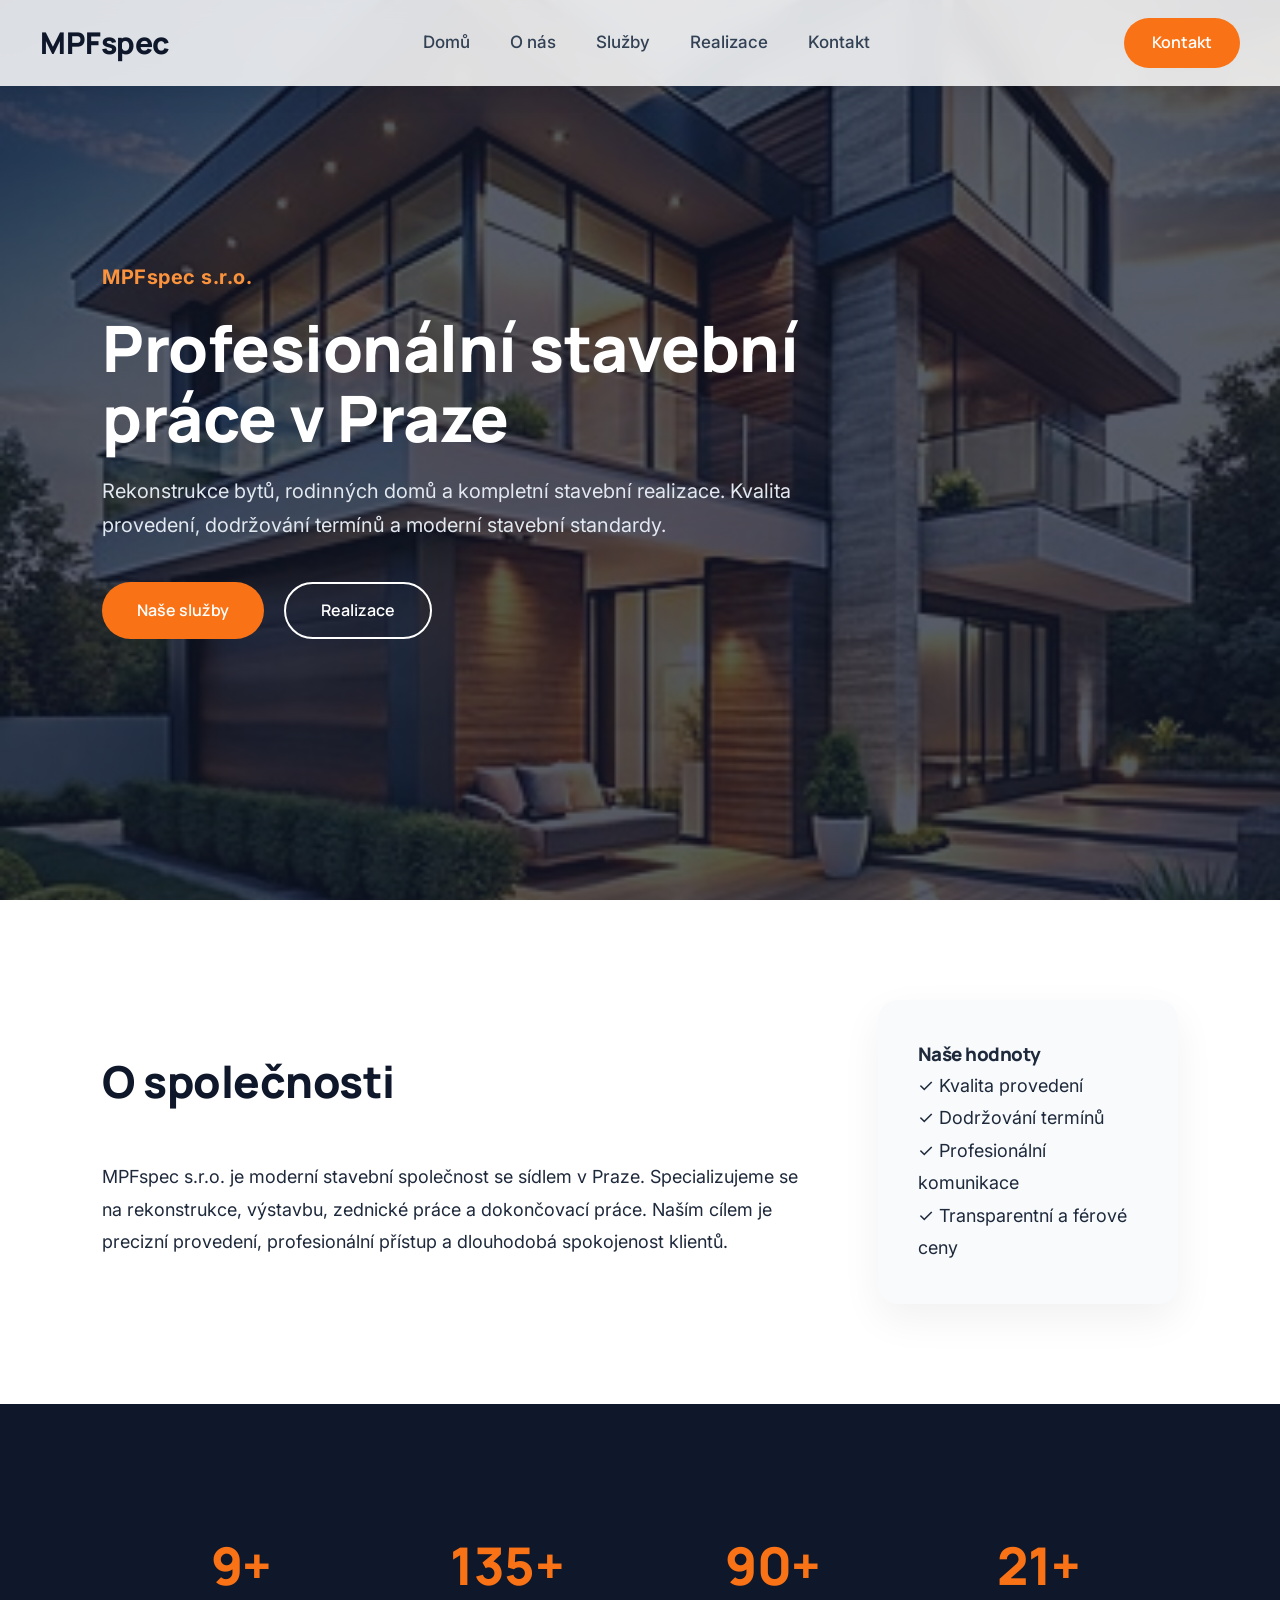
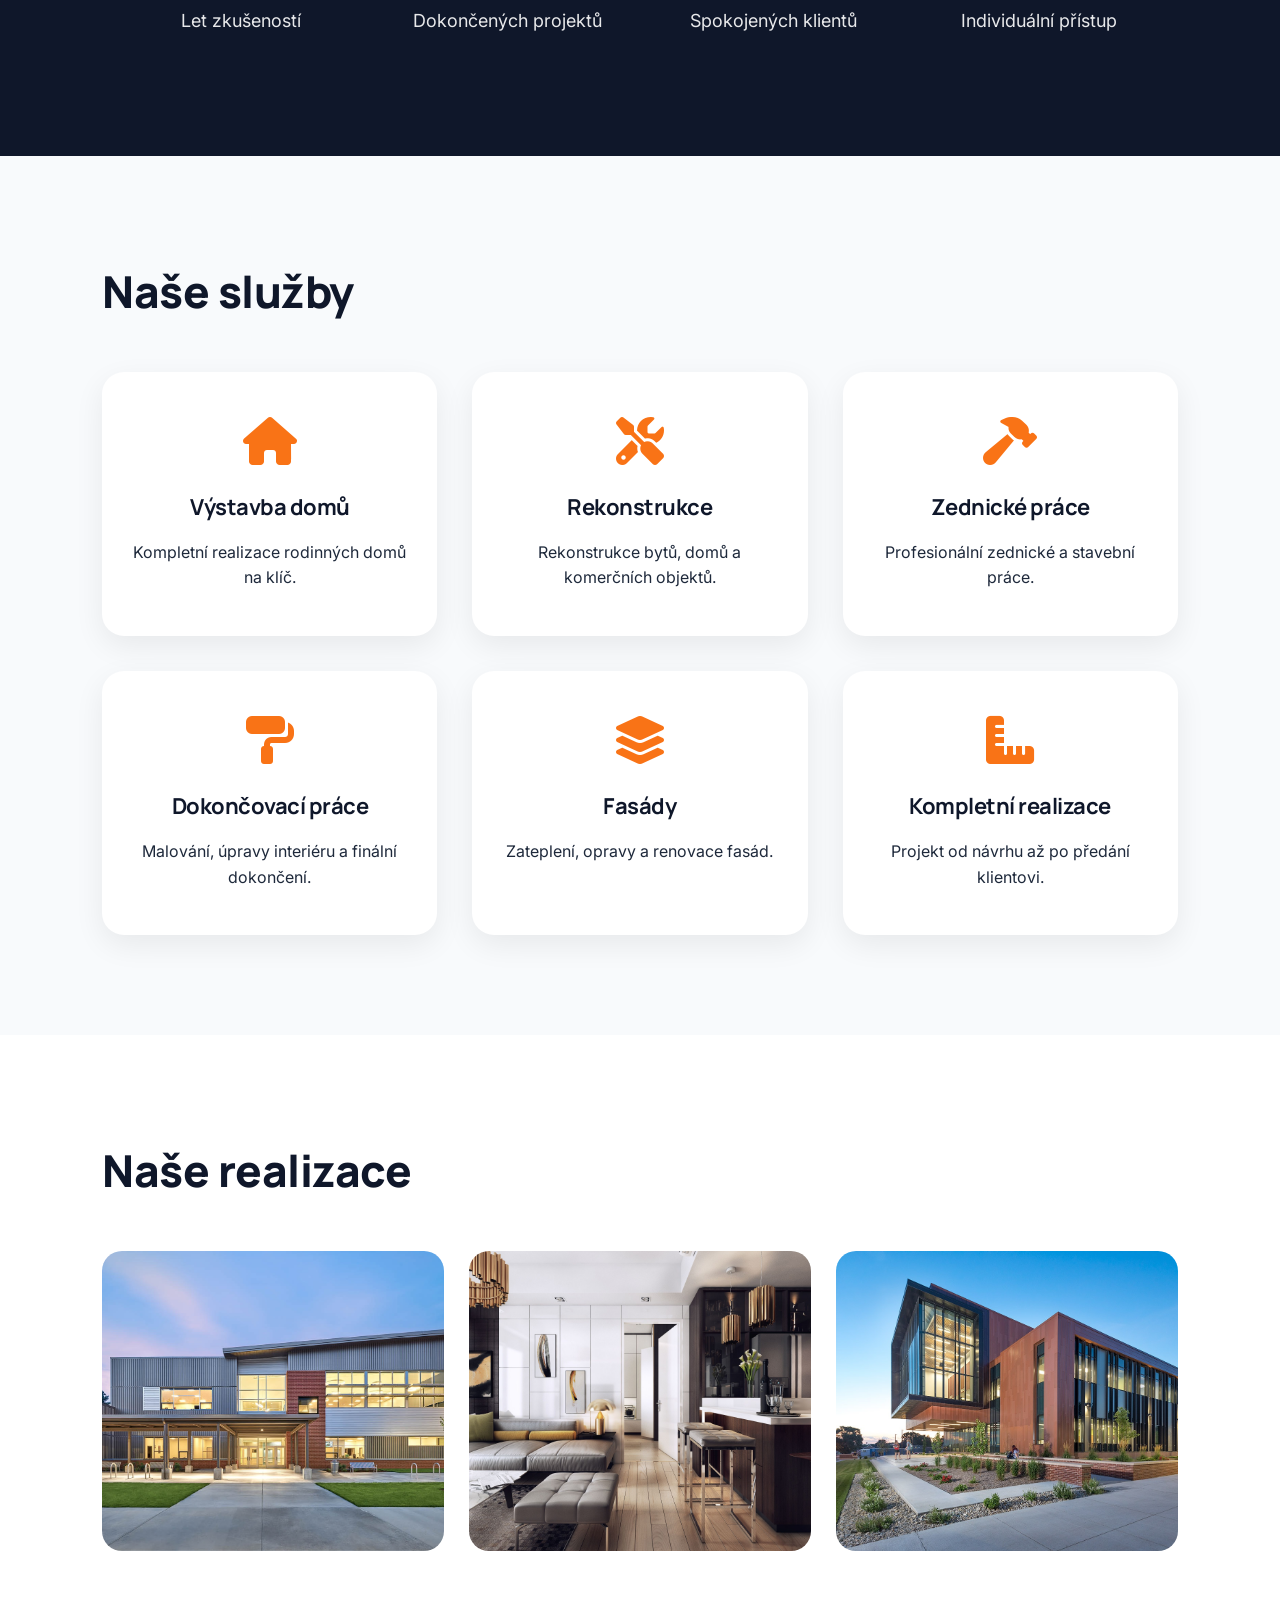
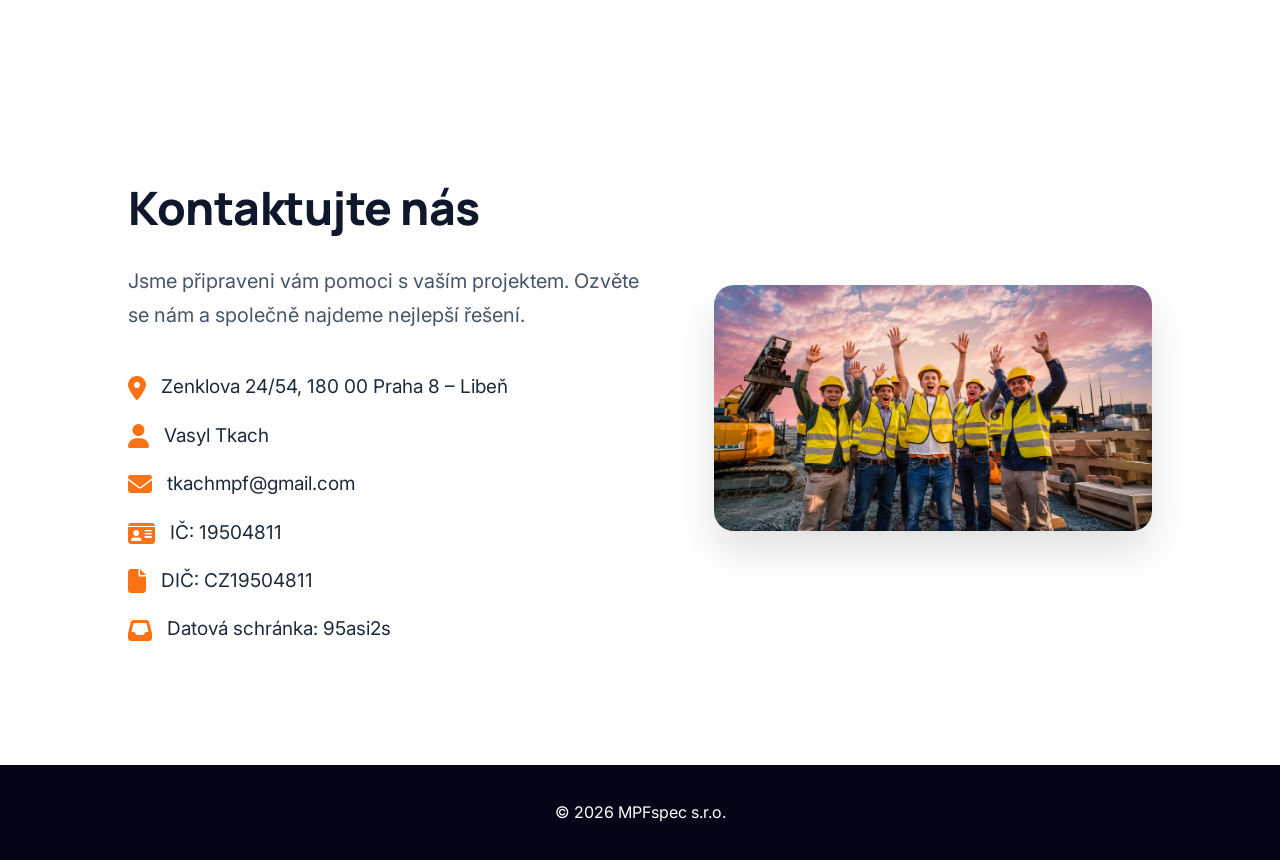
==== index.html @ ea96ddee "Js" ====
<!DOCTYPE html>
<html lang="cs">
<head>

  <link rel="preconnect" href="https://fonts.googleapis.com">
<link rel="preconnect" href="https://fonts.gstatic.com" crossorigin>

<link href="https://fonts.googleapis.com/css2?family=Inter:wght@300;400;500;600;700;800&family=Manrope:wght@400;600;700;800&display=swap" rel="stylesheet">


  <meta charset="UTF-8">
  <meta name="viewport" content="width=device-width, initial-scale=1.0">

  <title>MPFspec Group | Stavební práce v Praze</title>

  <meta name="description" content="MPFspec Group – profesionální stavební práce, rekonstrukce, výstavba a dokončovací práce v Praze.">
  <link rel="canonical" href="https://mpfspec.netlify.app/">
  <meta name="robots" content="index, follow">

  <link rel="stylesheet" href="style.css">

  <!-- Google Fonts -->
  <link rel="preconnect" href="https://fonts.googleapis.com">
  <link rel="preconnect" href="https://fonts.gstatic.com" crossorigin>
  <link href="https://fonts.googleapis.com/css2?family=Inter:wght@400;500;600;700;800&display=swap" rel="stylesheet">

  <link rel="stylesheet" href="https://cdnjs.cloudflare.com/ajax/libs/font-awesome/6.5.0/css/all.min.css">

</head>

<body>

<header>
  <nav class="navbar">
    <div class="logo">MPFspec</div>

    <ul class="nav-links">
      <li><a href="#home">Domů</a></li>
      <li><a href="#about">O nás</a></li>
      <li><a href="#services">Služby</a></li>
      <li><a href="#projects">Realizace</a></li>
      <li><a href="#contact">Kontakt</a></li>
    </ul>

    <a href="#contact" class="nav-btn">Kontakt</a>

    <div class="burger">
      <span></span>
      <span></span>
      <span></span>
    </div>
  </nav>

  <div class="mobile-menu">
    <a href="#home">Domů</a>
    <a href="#about">O nás</a>
    <a href="#services">Služby</a>
    <a href="#projects">Realizace</a>
    <a href="#contact">Kontakt</a>
  </div>
</header>


<section class="hero" id="home">
  <div class="hero-content">
    <span class="hero-tag">MPFspec s.r.o.</span>
    <h1>Profesionální stavební práce v Praze</h1>
    <p>
      Rekonstrukce bytů, rodinných domů a kompletní stavební realizace.
      Kvalita provedení, dodržování termínů a moderní stavební standardy.
    </p>
    <div class="buttons">
      <a href="#services" class="btn">Naše služby</a>
      <a href="#projects" class="btn-outline">Realizace</a>
    </div>
  </div>
</section>


<section id="about">
  <div class="container">
    <div class="about-text">
      <h2>O společnosti</h2>
      <p>
        MPFspec s.r.o. je moderní stavební společnost se sídlem v Praze.
        Specializujeme se na rekonstrukce, výstavbu, zednické práce a dokončovací práce.
        Naším cílem je precizní provedení, profesionální přístup a dlouhodobá spokojenost klientů.
      </p>
    </div>

    <div class="info-box">
      <h3>Naše hodnoty</h3>
      <p>✓ Kvalita provedení</p>
      <p>✓ Dodržování termínů</p>
      <p>✓ Profesionální komunikace</p>
      <p>✓ Transparentní a férové ceny</p>
    </div>
  </div>
</section>


<section class="statistics">
  <div class="stats-container">
    <div class="stat-item">
      <h3>10+</h3>
      <p>Let zkušeností</p>
    </div>
    <div class="stat-item">
      <h3>150+</h3>
      <p>Dokončených projektů</p>
    </div>
    <div class="stat-item">
      <h3>100+</h3>
      <p>Spokojených klientů</p>
    </div>
    <div class="stat-item">
      <h3>24/7</h3>
      <p>Individuální přístup</p>
    </div>
  </div>
</section>


<section id="services">
  <h2>Naše služby</h2>
  <div class="cards">
    <div class="card">
      <i class="fa-solid fa-house"></i>
      <h3>Výstavba domů</h3>
      <p>Kompletní realizace rodinných domů na klíč.</p>
    </div>

    <div class="card">
      <i class="fa-solid fa-screwdriver-wrench"></i>
      <h3>Rekonstrukce</h3>
      <p>Rekonstrukce bytů, domů a komerčních objektů.</p>
    </div>

    <div class="card">
      <i class="fa-solid fa-hammer"></i>
      <h3>Zednické práce</h3>
      <p>Profesionální zednické a stavební práce.</p>
    </div>

    <div class="card">
      <i class="fa-solid fa-paint-roller"></i>
      <h3>Dokončovací práce</h3>
      <p>Malování, úpravy interiéru a finální dokončení.</p>
    </div>

    <div class="card">
      <i class="fa-solid fa-layer-group"></i>
      <h3>Fasády</h3>
      <p>Zateplení, opravy a renovace fasád.</p>
    </div>

    <div class="card">
      <i class="fa-solid fa-ruler-combined"></i>
      <h3>Kompletní realizace</h3>
      <p>Projekt od návrhu až po předání klientovi.</p>
    </div>
  </div>
</section>


<section id="projects">
  <h2>Naše realizace</h2>
  <div class="gallery">
    <img src="images/project1.jpg" alt="Realizace stavby" loading="lazy">
    <img src="images/project2.jpg" alt="Rekonstrukce interiéru" loading="lazy">
    <img src="images/project3.jpg" alt="Stavební práce" loading="lazy">
  </div>
</section>


<section id="contact">
  <div class="contact-container">

    <div class="contact-left">
      <h2>Kontaktujte nás</h2>

      <p class="contact-subtitle">
        Jsme připraveni vám pomoci s vaším projektem.  
        Ozvěte se nám a společně najdeme nejlepší řešení.
      </p>

      <div class="contact-info">

        <div class="info-item">
          <i class="fa-solid fa-location-dot"></i>
          <span>Zenklova 24/54, 180 00 Praha 8 – Libeň</span>
        </div>

        <div class="info-item">
          <i class="fa-solid fa-user"></i>
          <span>Vasyl Tkach</span>
        </div>

        <div class="info-item">
          <i class="fa-solid fa-envelope"></i>
          <span>tkachmpf@gmail.com</span>
        </div>

        <div class="info-item">
          <i class="fa-solid fa-id-card"></i>
          <span>IČ: 19504811</span>
        </div>

        <div class="info-item">
          <i class="fa-solid fa-file"></i>
          <span>DIČ: CZ19504811</span>
        </div>

        <div class="info-item">
          <i class="fa-solid fa-inbox"></i>
          <span>Datová schránka: 95asi2s</span>
        </div>

      </div>
    </div>

    <div class="contact-right">
      <img src="images/about.jpg" alt="MPFspec tým">
    </div>

  </div>
</section>


<footer>
  <p>© 2026 MPFspec s.r.o.</p>
</footer>

<script src="script.js" defer></script>

</body>
</html>
---- style.css ----
/* ================= GLOBAL ================= */

*{
    margin:0;
    padding:0;
    box-sizing:border-box;
}

html{
    scroll-behavior:smooth;
}

body{
    font-family:'Inter', sans-serif;
    color:#1e293b;
    background:#ffffff;
    line-height:1.6;
}

img{
    max-width:100%;
    display:block;
    border-radius:12px;
}

/* ================= FONTS ================= */

h1, h2, h3, h4, h5, h6,
.logo {
    font-family: 'Manrope', sans-serif;
    font-weight: 800;
    letter-spacing: -0.5px;
}

.btn, .btn-outline, .nav-btn {
    font-family: 'Manrope', sans-serif;
    font-weight: 600;
}

.nav-links a {
    font-family: 'Inter', sans-serif;
    font-weight: 500;
}

/* ================= HEADER ================= */

header{
    position:fixed;
    top:0;
    width:100%;
    z-index:1000;
    background:rgba(255,255,255,0.85);
    backdrop-filter:blur(12px);
    box-shadow:0 4px 20px rgba(0,0,0,.06);
}

.navbar{
    max-width:1300px;
    margin:auto;
    padding:18px 40px;
    display:flex;
    align-items:center;
    justify-content:space-between;
}

.logo{
    font-size:30px;
    font-weight:800;
    color:#0f172a;
    letter-spacing:-0.5px;
}

.nav-links{
    display:flex;
    gap:40px;
    list-style:none;
}

.nav-links a{
    text-decoration:none;
    color:#334155;
    font-weight:500;
    font-size:17px;
    transition:.25s;
}

.nav-links a:hover{
    color:#f97316;
    transform:translateY(-2px);
}

.nav-btn{
    background:#f97316;
    color:white;
    padding:12px 28px;
    border-radius:30px;
    text-decoration:none;
    font-weight:600;
    font-size:16px;
    transition:.3s;
}

.nav-btn:hover{
    background:#ea580c;
    transform:translateY(-3px);
}

/* ================= BURGER MENU ================= */

.burger{
    width:35px;
    height:25px;
    display:none;
    flex-direction:column;
    justify-content:space-between;
    cursor:pointer;
}

.burger span{
    height:4px;
    background:#0f172a;
    border-radius:5px;
    transition:.3s;
}

.burger.active span:nth-child(1){
    transform:translateY(10px) rotate(45deg);
}

.burger.active span:nth-child(2){
    opacity:0;
}

.burger.active span:nth-child(3){
    transform:translateY(-10px) rotate(-45deg);
}

.mobile-menu{
    position:fixed;
    top:0;
    right:-100%;
    width:75%;
    height:100%;
    background:white;
    padding:100px 40px;
    display:flex;
    flex-direction:column;
    gap:30px;
    box-shadow:-5px 0 25px rgba(0,0,0,.15);
    transition:.4s;
}

.mobile-menu.open{
    right:0;
}

.mobile-menu a{
    text-decoration:none;
    font-size:24px;
    color:#0f172a;
    font-weight:600;
}

/* ================= HERO ================= */

.hero{
    height:100vh;
    display:flex;
    align-items:center;
    padding:0 10%;
    background:
        linear-gradient(rgba(15,23,42,.70), rgba(15,23,42,.70)),
        url("images/hero.jpg");
    background-size:cover;
    background-position:center;
    color:white;
}

.hero-content{
    max-width:750px;
    animation:fadeIn 1.2s ease;
}

.hero-tag{
    font-size:20px;
    color:#fb923c;
    font-weight:700;
    letter-spacing:0.5px;
}

.hero h1{
    font-size:64px;
    line-height:1.1;
    margin:20px 0;
    font-weight:800;
}

.hero p{
    font-size:20px;
    line-height:1.7;
    color:#e2e8f0;
}

.buttons{
    display:flex;
    gap:20px;
    margin-top:40px;
}

.btn{
    background:#f97316;
    color:white;
    padding:16px 35px;
    border-radius:30px;
    text-decoration:none;
    font-weight:600;
    transition:.3s;
}

.btn:hover{
    transform:translateY(-5px);
}

.btn-outline{
    border:2px solid white;
    color:white;
    padding:14px 35px;
    border-radius:30px;
    text-decoration:none;
    transition:.3s;
}

.btn-outline:hover{
    background:white;
    color:#0f172a;
}

/* ================= SECTIONS ================= */

section{
    padding:110px 10%;
}

h2{
    font-size:44px;
    color:#0f172a;
    margin-bottom:45px;
    font-weight:800;
    letter-spacing:-0.5px;
}

.container{
    display:grid;
    grid-template-columns:1fr 350px;
    gap:60px;
    align-items:center;
}

.container p{
    font-size:18px;
    line-height:1.8;
}

.info-box{
    background:#f8fafc;
    padding:40px;
    border-radius:20px;
    box-shadow:0 15px 40px rgba(0,0,0,.06);
}

/* ================= STATISTICS ================= */

.statistics{
    background:#0f172a;
    color:white;
    padding:120px 10%;
}

.stats-container{
    display:grid;
    grid-template-columns:repeat(4,1fr);
    gap:40px;
    text-align:center;
}

.stat-item h3{
    font-size:52px;
    color:#f97316;
    font-weight:800;
}

.stat-item p{
    font-size:18px;
    opacity:.9;
}

/* ================= CARDS ================= */

#services{
    background:#f8fafc;
}

.cards{
    display:grid;
    grid-template-columns:repeat(auto-fit,minmax(260px,1fr));
    gap:35px;
}

.card{
    background:white;
    padding:45px 30px;
    border-radius:22px;
    text-align:center;
    box-shadow:0 10px 30px rgba(0,0,0,.07);
    transition:.35s;
}

.card:hover{
    transform:translateY(-10px);
    box-shadow:0 20px 40px rgba(0,0,0,.10);
}

.card i{
    font-size:48px;
    color:#f97316;
    margin-bottom:25px;
}

.card h3{
    font-size:22px;
    margin-bottom:15px;
    color:#0f172a;
    font-weight:700;
}

/* ================= GALLERY ================= */

.gallery{
    display:grid;
    grid-template-columns:repeat(3,1fr);
    gap:25px;
}

.gallery img{
    height:330px;
    width:100%;
    object-fit:cover;
    border-radius:20px;
    transition:.4s;
}

.gallery img:hover{
    transform:scale(1.05);
}

/* ================= CONTACT ================= */

#contact {
    background: #ffffff;
    padding: 120px 10%;
}

.contact-container {
    display: grid;
    grid-template-columns: 1.2fr 1fr;
    gap: 60px;
    align-items: center;
}

.contact-left h2 {
    font-size: 46px;
    font-weight: 800;
    color: #0f172a;
    margin-bottom: 20px;
}

.contact-subtitle {
    font-size: 20px;
    color: #475569;
    margin-bottom: 40px;
    line-height: 1.7;
}

.contact-info {
    display: flex;
    flex-direction: column;
    gap: 18px;
}

.info-item {
    display: flex;
    align-items: center;
    gap: 15px;
    font-size: 19px;
    color: #1e293b;
}

.info-item i {
    font-size: 24px;
    color: #f97316;
}

.contact-right img {
    width: 100%;
    border-radius: 20px;
    box-shadow: 0 20px 40px rgba(0,0,0,.12);
    object-fit: cover;
}

/* ================= FOOTER ================= */

footer{
    background:#020617;
    color:white;
    text-align:center;
    padding:35px;
    font-size:16px;
}

/* ================= ANIMATION ================= */

.hidden{
    opacity:0;
    transform:translateY(40px);
    transition:.8s;
}

.show{
    opacity:1;
    transform:translateY(0);
}

@keyframes fadeIn{
    from{opacity:0; transform:translateY(40px);}
    to{opacity:1; transform:translateY(0);}
}

/* ================= RESPONSIVE ================= */

@media(max-width:1600px){
    section{padding:100px 8%;}
    .hero{padding:0 8%;}
}

@media(max-width:1300px){
    .container{grid-template-columns:1fr 300px;}
    .gallery img{height:300px;}
}

@media(max-width:1024px){
    .cards{grid-template-columns:repeat(auto-fit,minmax(240px,1fr));}
    .contact-container{grid-template-columns:1fr;}
}

@media(max-width:900px){
    .nav-links,.nav-btn{display:none;}
    .burger{display:flex;}
    .hero{text-align:center;}
    .container{grid-template-columns:1fr;}
    .stats-container{grid-template-columns:1fr 1fr;}
    .gallery{grid-template-columns:1fr;}
}

@media(max-width:600px){
    .hero h1{font-size:34px;}
    h2{font-size:32px;}
    .gallery img{height:200px;}
}

@media(max-width:400px){
    .hero h1{font-size:28px;}
    .btn{padding:12px 22px;}
}
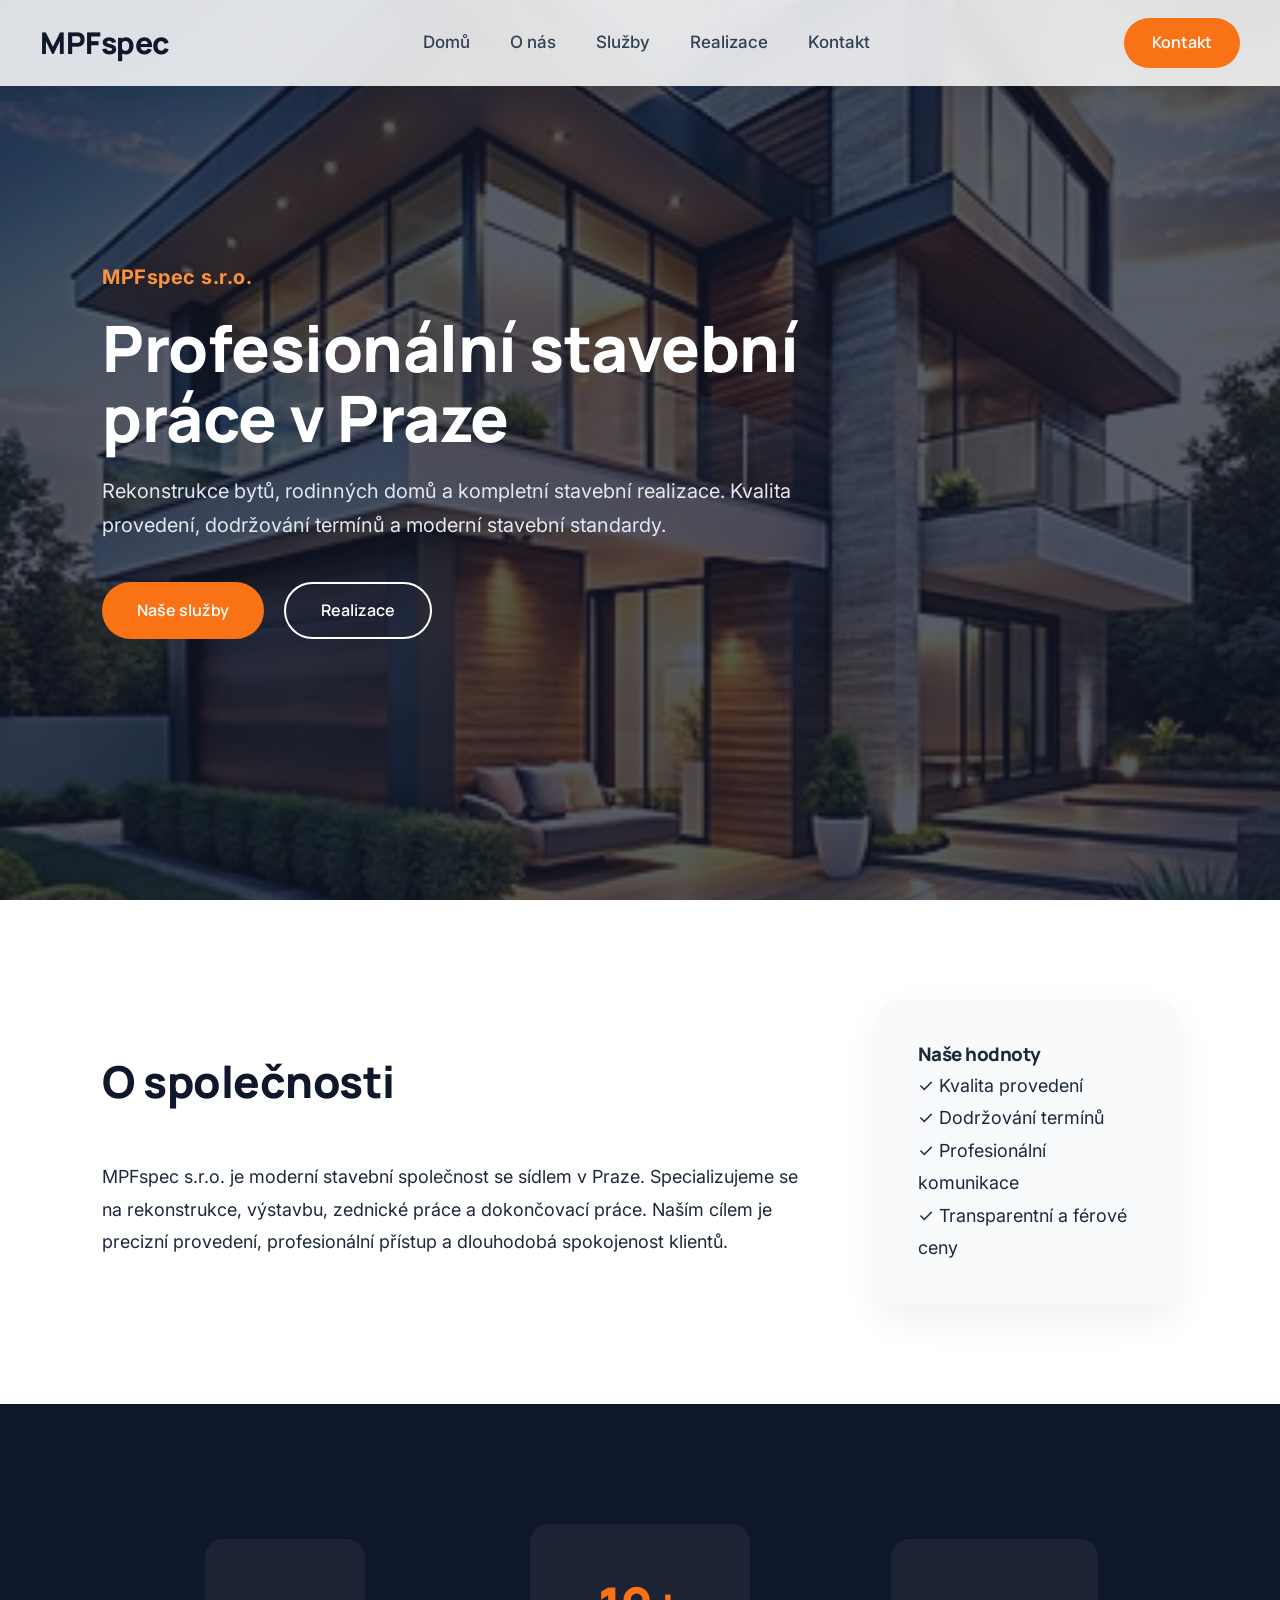
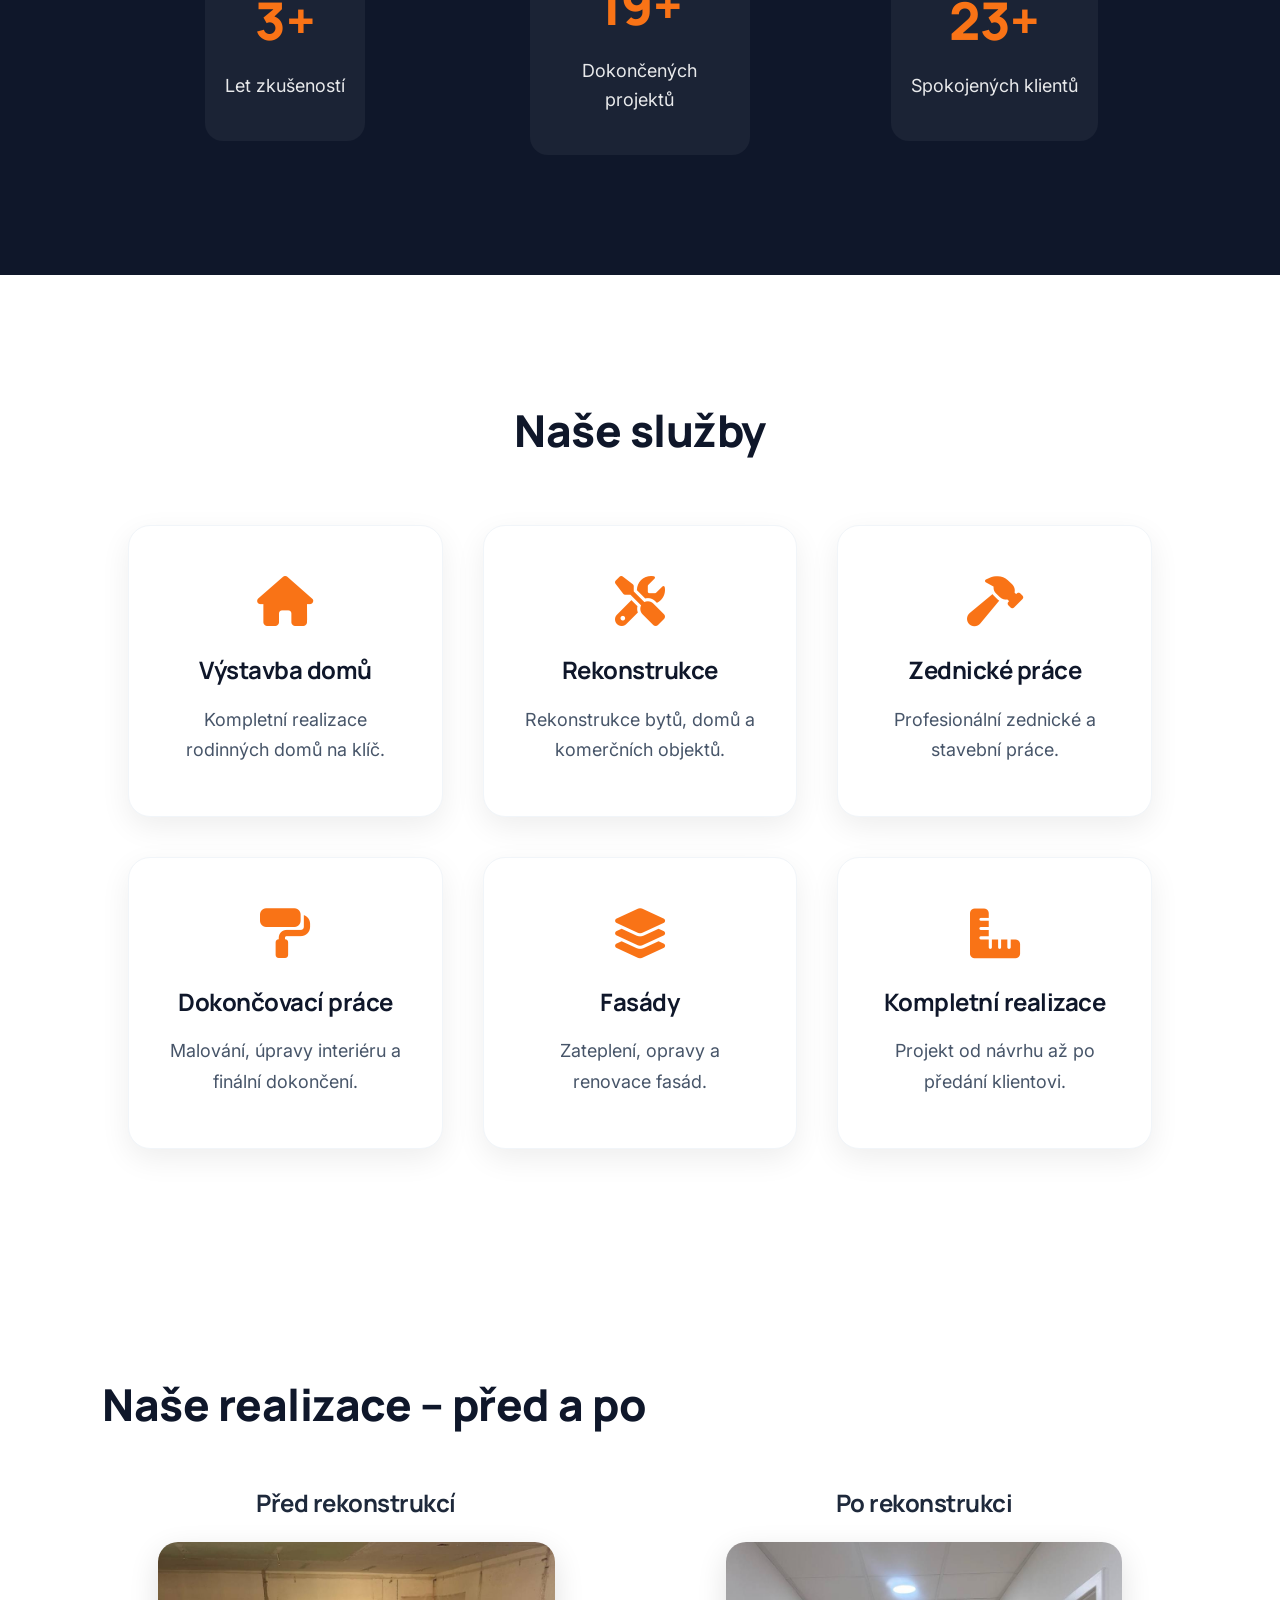
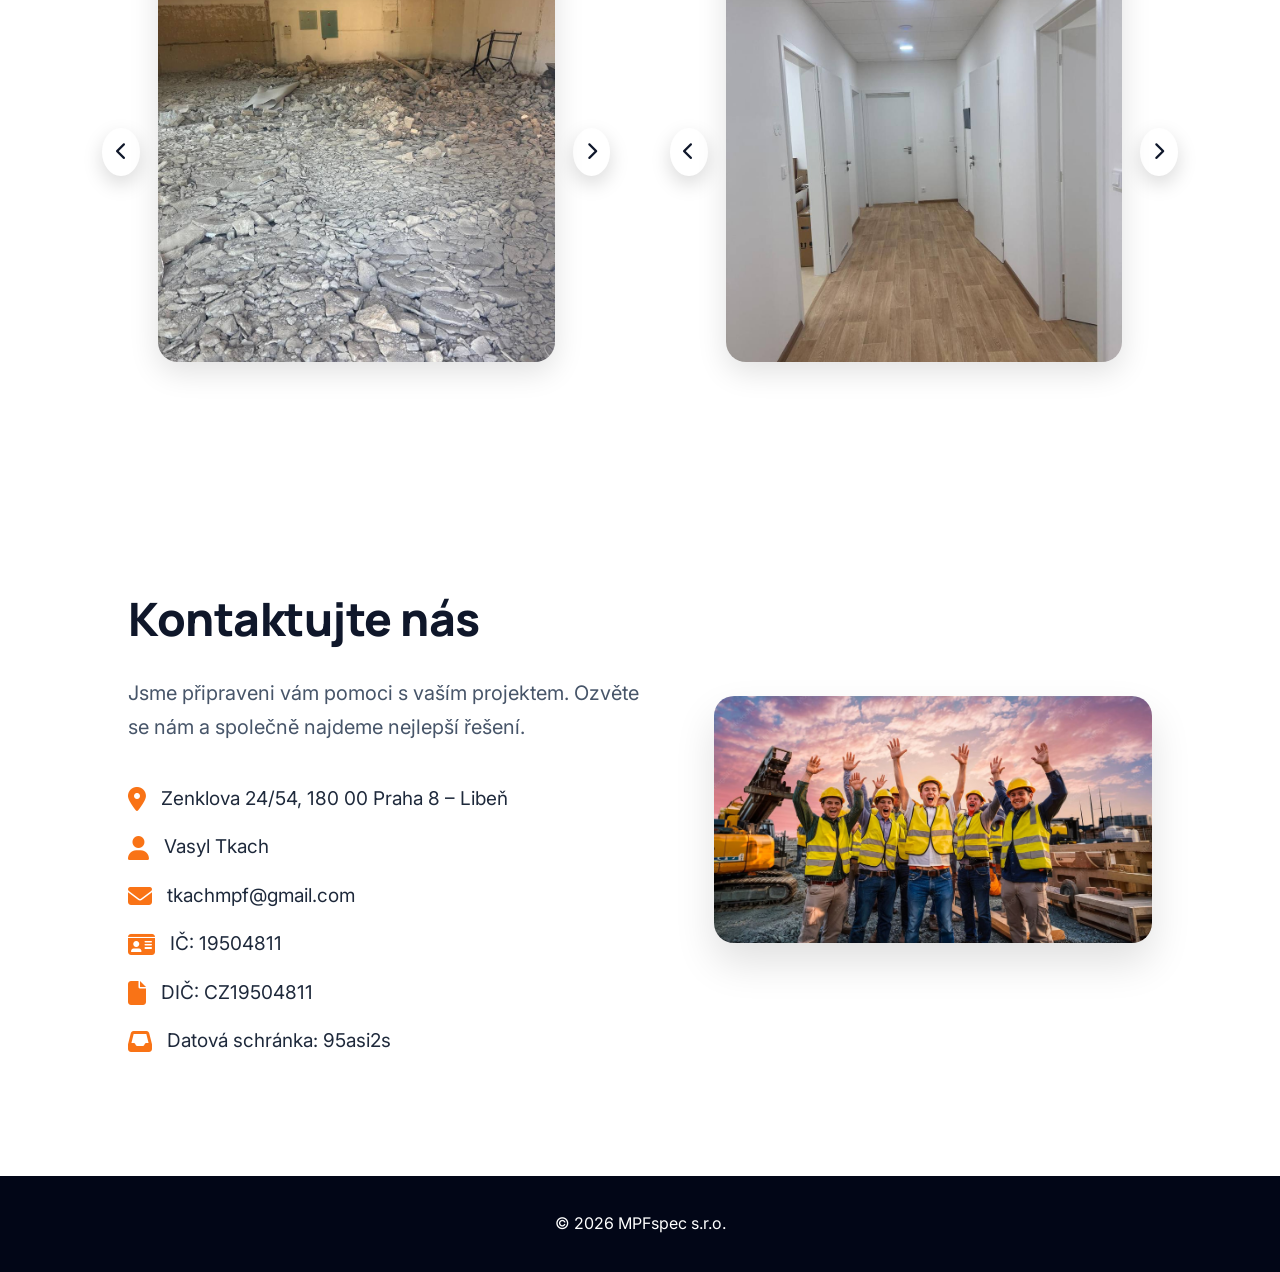
==== commit 6c97d240: "js" ====
--- a/index.html
+++ b/index.html
@@ -2,12 +2,6 @@
 <html lang="cs">
 <head>
 
-  <link rel="preconnect" href="https://fonts.googleapis.com">
-<link rel="preconnect" href="https://fonts.gstatic.com" crossorigin>
-
-<link href="https://fonts.googleapis.com/css2?family=Inter:wght@300;400;500;600;700;800&family=Manrope:wght@400;600;700;800&display=swap" rel="stylesheet">
-
-
   <meta charset="UTF-8">
   <meta name="viewport" content="width=device-width, initial-scale=1.0">
 
@@ -22,7 +16,7 @@
   <!-- Google Fonts -->
   <link rel="preconnect" href="https://fonts.googleapis.com">
   <link rel="preconnect" href="https://fonts.gstatic.com" crossorigin>
-  <link href="https://fonts.googleapis.com/css2?family=Inter:wght@400;500;600;700;800&display=swap" rel="stylesheet">
+  <link href="https://fonts.googleapis.com/css2?family=Inter:wght@300;400;500;600;700;800&family=Manrope:wght@400;600;700;800&display=swap" rel="stylesheet">
 
   <link rel="stylesheet" href="https://cdnjs.cloudflare.com/ajax/libs/font-awesome/6.5.0/css/all.min.css">
 
@@ -102,20 +96,16 @@
 <section class="statistics">
   <div class="stats-container">
     <div class="stat-item">
-      <h3>10+</h3>
+      <h3>5+</h3>
       <p>Let zkušeností</p>
     </div>
     <div class="stat-item">
-      <h3>150+</h3>
+      <h3>25+</h3>
       <p>Dokončených projektů</p>
     </div>
     <div class="stat-item">
-      <h3>100+</h3>
+      <h3>30+</h3>
       <p>Spokojených klientů</p>
-    </div>
-    <div class="stat-item">
-      <h3>24/7</h3>
-      <p>Individuální přístup</p>
     </div>
   </div>
 </section>
@@ -124,6 +114,7 @@
 <section id="services">
   <h2>Naše služby</h2>
   <div class="cards">
+
     <div class="card">
       <i class="fa-solid fa-house"></i>
       <h3>Výstavba domů</h3>
@@ -159,18 +150,52 @@
       <h3>Kompletní realizace</h3>
       <p>Projekt od návrhu až po předání klientovi.</p>
     </div>
+
   </div>
 </section>
 
 
 <section id="projects">
-  <h2>Naše realizace</h2>
-  <div class="gallery">
-    <img src="images/project1.jpg" alt="Realizace stavby" loading="lazy">
-    <img src="images/project2.jpg" alt="Rekonstrukce interiéru" loading="lazy">
-    <img src="images/project3.jpg" alt="Stavební práce" loading="lazy">
-  </div>
-</section>
+  <h2 class="projects-title">Naše realizace – před a po</h2>
+
+  <div class="before-after">
+
+    <!-- BEFORE -->
+    <div class="ba-column">
+      <h3>Před rekonstrukcí</h3>
+
+      <div class="ba-slider" data-group="before">
+        <button class="ba-arrow ba-prev"><i class="fa-solid fa-chevron-left"></i></button>
+
+        <div class="ba-track">
+          <img src="images/before1.jpg" class="ba-image active">
+          <img src="images/before2.jpg" class="ba-image">
+          <img src="images/before3.jpg" class="ba-image">
+        </div>
+
+        <button class="ba-arrow ba-next"><i class="fa-solid fa-chevron-right"></i></button>
+      </div>
+    </div>
+
+    <!-- AFTER -->
+    <div class="ba-column">
+      <h3>Po rekonstrukci</h3>
+
+      <div class="ba-slider" data-group="after">
+        <button class="ba-arrow ba-prev"><i class="fa-solid fa-chevron-left"></i></button>
+
+        <div class="ba-track">
+          <img src="images/after1.jpg" class="ba-image active">
+          <img src="images/after2.jpg" class="ba-image">
+        </div>
+
+        <button class="ba-arrow ba-next"><i class="fa-solid fa-chevron-right"></i></button>
+      </div>
+    </div>
+
+  </div>
+</section>
+
 
 
 <section id="contact">
--- a/style.css
+++ b/style.css
@@ -278,80 +278,199 @@
 
 .stats-container{
     display:grid;
-    grid-template-columns:repeat(4,1fr);
+    grid-template-columns:repeat(3,1fr);
     gap:40px;
     text-align:center;
+    justify-items:center;
+    align-items:center;
+}
+
+.stat-item{
+    display:flex;
+    flex-direction:column;
+    align-items:center;
+    justify-content:center;
+    padding:40px 20px;
+    min-height:180px;
+    max-width:280px;
+    background:rgba(255,255,255,0.05);
+    border-radius:18px;
+    transition:.3s;
+}
+
+.stat-item:hover{
+    transform:translateY(-8px);
 }
 
 .stat-item h3{
     font-size:52px;
     color:#f97316;
     font-weight:800;
+    margin-bottom:10px;
 }
 
 .stat-item p{
     font-size:18px;
     opacity:.9;
-}
-
-/* ================= CARDS ================= */
-
-#services{
-    background:#f8fafc;
-}
-
-.cards{
-    display:grid;
-    grid-template-columns:repeat(auto-fit,minmax(260px,1fr));
-    gap:35px;
-}
-
-.card{
-    background:white;
-    padding:45px 30px;
-    border-radius:22px;
-    text-align:center;
-    box-shadow:0 10px 30px rgba(0,0,0,.07);
-    transition:.35s;
-}
-
-.card:hover{
-    transform:translateY(-10px);
-    box-shadow:0 20px 40px rgba(0,0,0,.10);
-}
-
-.card i{
-    font-size:48px;
-    color:#f97316;
-    margin-bottom:25px;
-}
-
-.card h3{
-    font-size:22px;
-    margin-bottom:15px;
-    color:#0f172a;
-    font-weight:700;
-}
-
-/* ================= GALLERY ================= */
-
-.gallery{
-    display:grid;
-    grid-template-columns:repeat(3,1fr);
-    gap:25px;
-}
-
-.gallery img{
-    height:330px;
-    width:100%;
-    object-fit:cover;
-    border-radius:20px;
-    transition:.4s;
-}
-
-.gallery img:hover{
-    transform:scale(1.05);
-}
+    max-width:180px;
+}
+
+@media(max-width:1024px){
+    .stats-container{
+        grid-template-columns:repeat(2,1fr);
+    }
+}
+
+@media(max-width:600px){
+    .stats-container{
+        grid-template-columns:1fr;
+    }
+}
+
+/* ================= SERVICES (UPDATED) ================= */
+
+#services {
+    background: #ffffff;
+    padding: 120px 10%;
+}
+
+#services h2 {
+    text-align: center;
+    margin-bottom: 60px;
+}
+
+.cards {
+    display: grid;
+    grid-template-columns: repeat(auto-fit, minmax(300px, 1fr));
+    gap: 40px;
+}
+
+.card {
+    background: #ffffff;
+    padding: 50px 35px;
+    border-radius: 22px;
+    text-align: center;
+    box-shadow: 0 10px 30px rgba(0,0,0,.07);
+    transition: .35s;
+    border: 1px solid #f1f5f9;
+}
+
+.card:hover {
+    transform: translateY(-10px);
+    box-shadow: 0 20px 40px rgba(0,0,0,.12);
+}
+
+.card i {
+    font-size: 50px;
+    color: #f97316;
+    margin-bottom: 25px;
+}
+
+.card h3 {
+    font-size: 24px;
+    margin-bottom: 15px;
+    color: #0f172a;
+    font-weight: 700;
+}
+
+.card p {
+    font-size: 18px;
+    color: #475569;
+    line-height: 1.7;
+}
+
+/* ===== BEFORE / AFTER (UPDATED) ===== */
+
+.before-after {
+    display: grid;
+    grid-template-columns: 1fr 1fr;
+    gap: 60px;
+    align-items: start;
+}
+
+.ba-column h3 {
+    text-align: center;
+    font-size: 24px;
+    margin-bottom: 20px;
+    font-weight: 700;
+}
+
+.ba-slider {
+    position: relative;
+    width: 100%;
+    max-width: 600px; /* ширше */
+    margin: 0 auto;
+    display: flex;
+    align-items: center;
+    justify-content: center;
+    gap: 18px;
+}
+
+.ba-track {
+    position: relative;
+    width: 100%;
+    height: 420px; /* ВИЩЕ фото */
+    overflow: hidden;
+    border-radius: 20px;
+    box-shadow: 0 10px 30px rgba(0,0,0,.12);
+}
+
+.ba-image {
+    position: absolute;
+    inset: 0;
+    width: 100%;
+    height: 100%;
+    object-fit: cover; /* красиве заповнення */
+    opacity: 0;
+    transform: scale(1.05);
+    transition: opacity .35s ease, transform .35s ease;
+}
+
+.ba-image.active {
+    opacity: 1;
+    transform: scale(1);
+}
+
+.ba-arrow {
+    width: 48px;
+    height: 48px;
+    border: none;
+    border-radius: 50%;
+    background: white;
+    box-shadow: 0 8px 20px rgba(0,0,0,.15);
+    display: flex;
+    align-items: center;
+    justify-content: center;
+    cursor: pointer;
+    transition: .25s;
+    color: #0f172a;
+    font-size: 18px;
+}
+
+.ba-arrow:hover {
+    background: #f97316;
+    color: white;
+    transform: translateY(-2px);
+}
+
+/* Адаптивність */
+@media(max-width: 900px) {
+    .before-after {
+        grid-template-columns: 1fr;
+    }
+
+    .ba-track {
+        height: 320px; /* менше на телефоні */
+    }
+}
+
+@media(max-width: 600px) {
+    .ba-track {
+        height: 260px; /* ще менше */
+    }
+}
+
+
 
 /* ================= CONTACT ================= */
 
@@ -444,7 +563,6 @@
 
 @media(max-width:1300px){
     .container{grid-template-columns:1fr 300px;}
-    .gallery img{height:300px;}
 }
 
 @media(max-width:1024px){
@@ -457,14 +575,11 @@
     .burger{display:flex;}
     .hero{text-align:center;}
     .container{grid-template-columns:1fr;}
-    .stats-container{grid-template-columns:1fr 1fr;}
-    .gallery{grid-template-columns:1fr;}
 }
 
 @media(max-width:600px){
     .hero h1{font-size:34px;}
     h2{font-size:32px;}
-    .gallery img{height:200px;}
 }
 
 @media(max-width:400px){
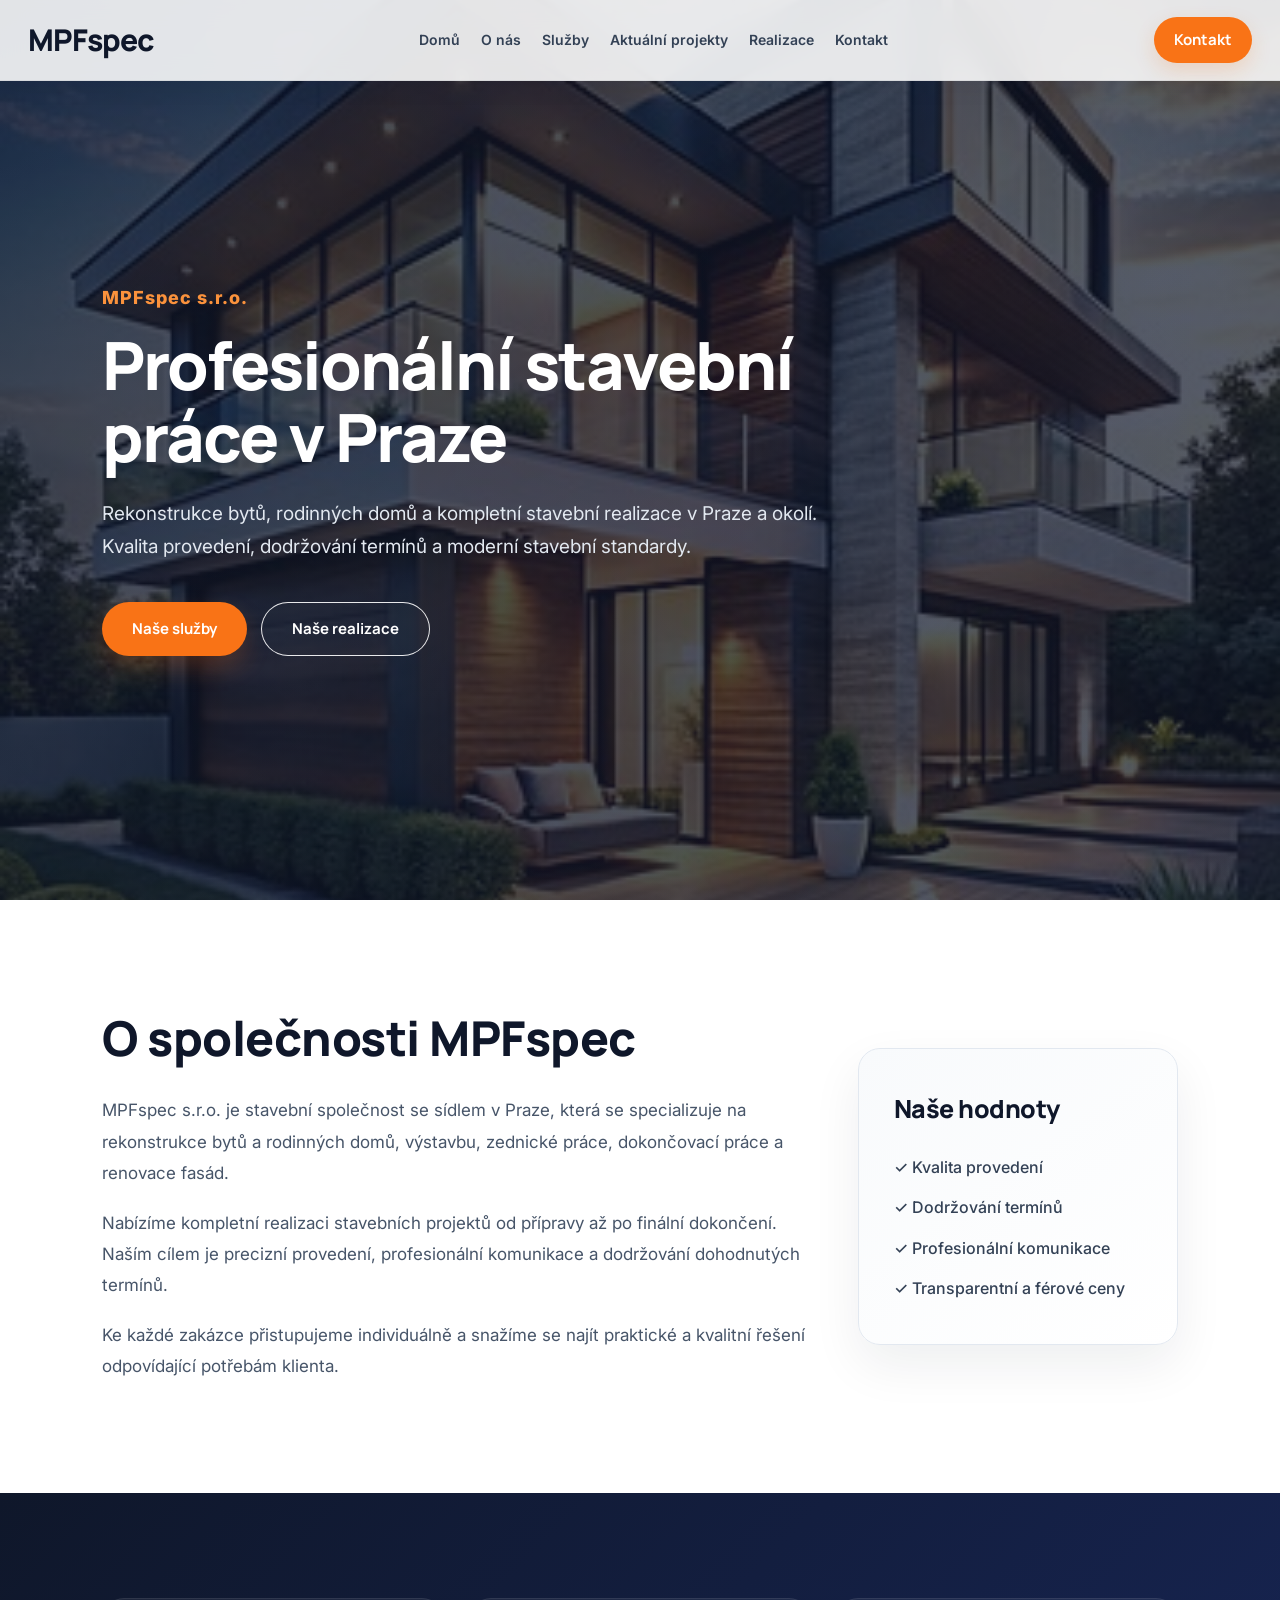
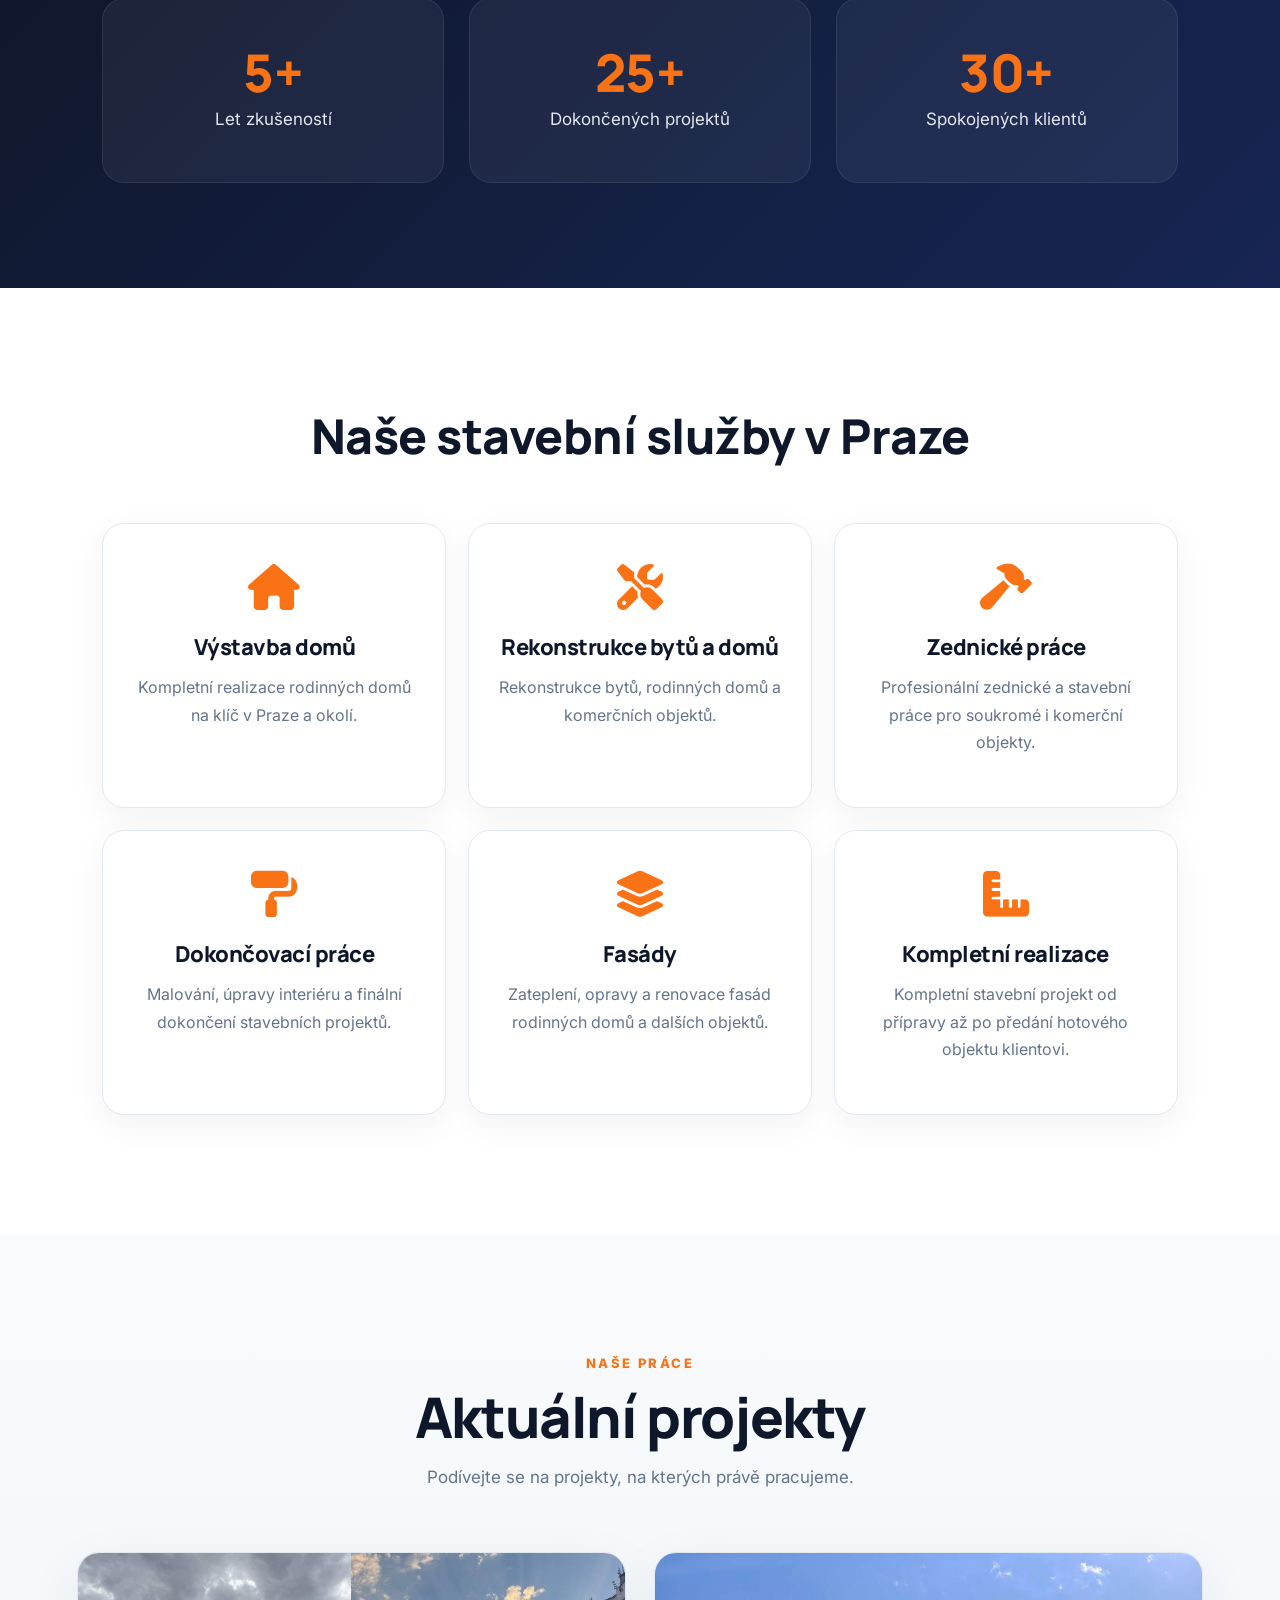
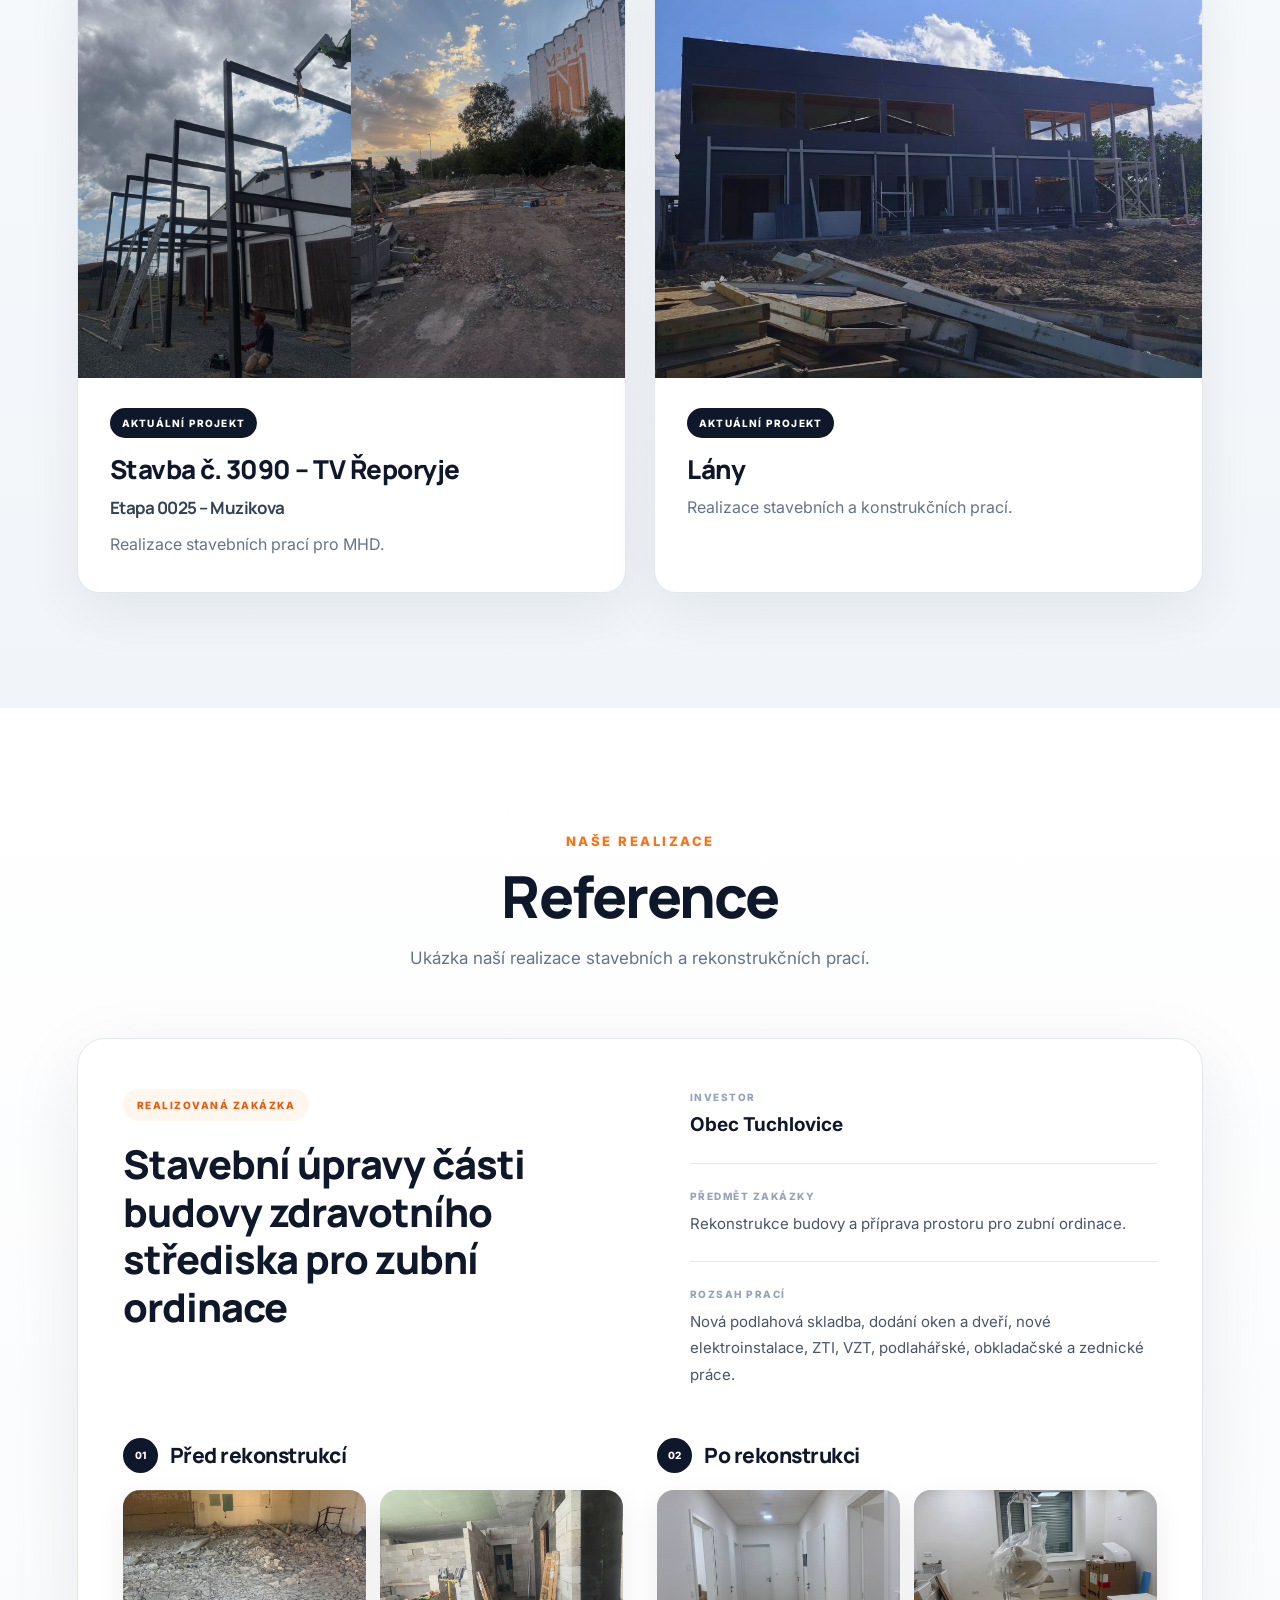
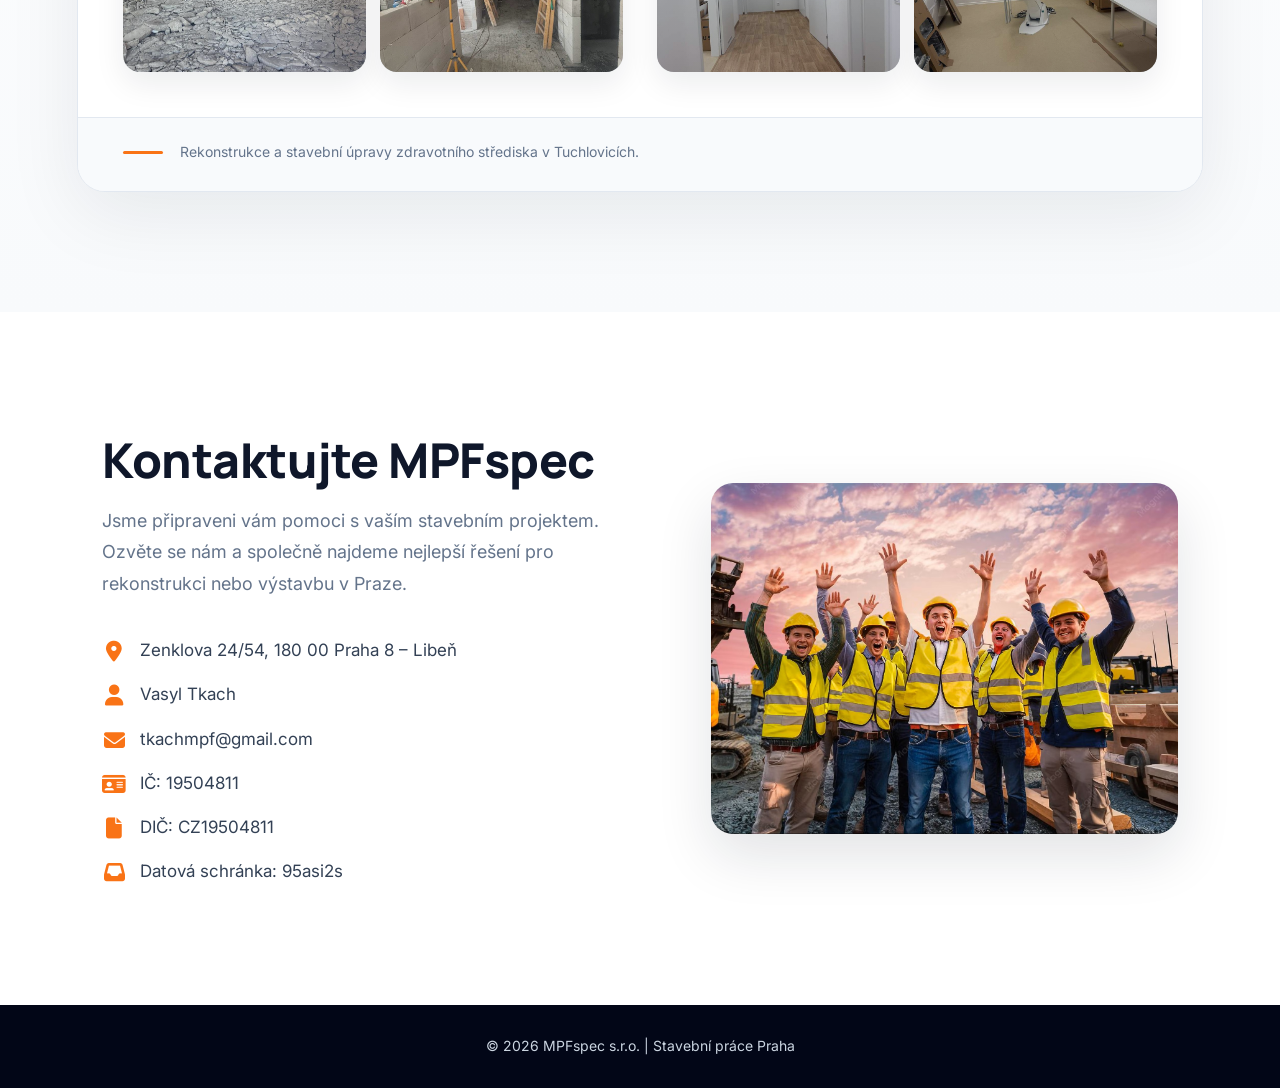
==== commit 50efac9b: "js" ====
--- a/index.html
+++ b/index.html
@@ -2,261 +2,1171 @@
 <html lang="cs">
 <head>
 
-  <meta charset="UTF-8">
-  <meta name="viewport" content="width=device-width, initial-scale=1.0">
-
-  <title>MPFspec Group | Stavební práce v Praze</title>
-
-  <meta name="description" content="MPFspec Group – profesionální stavební práce, rekonstrukce, výstavba a dokončovací práce v Praze.">
-  <link rel="canonical" href="https://mpfspec.netlify.app/">
-  <meta name="robots" content="index, follow">
-
-  <link rel="stylesheet" href="style.css">
-
-  <!-- Google Fonts -->
-  <link rel="preconnect" href="https://fonts.googleapis.com">
-  <link rel="preconnect" href="https://fonts.gstatic.com" crossorigin>
-  <link href="https://fonts.googleapis.com/css2?family=Inter:wght@300;400;500;600;700;800&family=Manrope:wght@400;600;700;800&display=swap" rel="stylesheet">
-
-  <link rel="stylesheet" href="https://cdnjs.cloudflare.com/ajax/libs/font-awesome/6.5.0/css/all.min.css">
+    <meta charset="UTF-8">
+
+    <meta
+        name="viewport"
+        content="width=device-width, initial-scale=1.0"
+    >
+
+    <!-- =====================================================
+         SEO
+         ===================================================== -->
+
+    <title>
+        Stavební práce Praha | Rekonstrukce bytů a domů | MPFspec
+    </title>
+
+    <meta
+        name="description"
+        content="MPFspec s.r.o. – stavební práce v Praze. Rekonstrukce bytů a domů, výstavba, zednické, dokončovací práce a fasády. Profesionální realizace a férový přístup."
+    >
+
+    <meta
+        name="keywords"
+        content="stavební práce Praha, rekonstrukce Praha, rekonstrukce bytů, rekonstrukce domů, zednické práce Praha, výstavba domů, fasády Praha, MPFspec"
+    >
+
+    <meta
+        name="author"
+        content="MPFspec s.r.o."
+    >
+
+    <meta
+        name="robots"
+        content="index, follow"
+    >
+
+    <link
+        rel="canonical"
+        href="https://mpfspec.cz/"
+    >
+
+
+    <!-- =====================================================
+         OPEN GRAPH
+         ===================================================== -->
+
+    <meta
+        property="og:title"
+        content="MPFspec | Stavební práce v Praze"
+    >
+
+    <meta
+        property="og:description"
+        content="Rekonstrukce bytů a domů, výstavba, zednické práce, fasády a kompletní stavební realizace v Praze."
+    >
+
+    <meta
+        property="og:url"
+        content="https://mpfspec.cz/"
+    >
+
+    <meta
+        property="og:type"
+        content="website"
+    >
+
+    <meta
+        property="og:image"
+        content="https://mpfspec.cz/images/about.jpg"
+    >
+
+    <meta
+        property="og:locale"
+        content="cs_CZ"
+    >
+
+
+    <!-- =====================================================
+         THEME
+         ===================================================== -->
+
+    <meta
+        name="theme-color"
+        content="#0f172a"
+    >
+
+
+    <!-- =====================================================
+         STYLES
+         ===================================================== -->
+
+    <link
+        rel="stylesheet"
+        href="style.css"
+    >
+
+
+    <!-- =====================================================
+         GOOGLE FONTS
+         ===================================================== -->
+
+    <link
+        rel="preconnect"
+        href="https://fonts.googleapis.com"
+    >
+
+    <link
+        rel="preconnect"
+        href="https://fonts.gstatic.com"
+        crossorigin
+    >
+
+    <link
+        href="https://fonts.googleapis.com/css2?family=Inter:wght@300;400;500;600;700;800&family=Manrope:wght@400;600;700;800&display=swap"
+        rel="stylesheet"
+    >
+
+
+    <!-- =====================================================
+         FONT AWESOME
+         ===================================================== -->
+
+    <link
+        rel="stylesheet"
+        href="https://cdnjs.cloudflare.com/ajax/libs/font-awesome/6.5.0/css/all.min.css"
+    >
+
+
+    <!-- =====================================================
+         STRUCTURED DATA
+         ===================================================== -->
+
+    <script type="application/ld+json">
+    {
+        "@context": "https://schema.org",
+        "@type": "LocalBusiness",
+        "name": "MPFspec s.r.o.",
+        "url": "https://mpfspec.cz/",
+        "email": "tkachmpf@gmail.com",
+        "address": {
+            "@type": "PostalAddress",
+            "streetAddress": "Zenklova 24/54",
+            "postalCode": "180 00",
+            "addressLocality": "Praha 8",
+            "addressCountry": "CZ"
+        },
+        "areaServed": {
+            "@type": "City",
+            "name": "Praha"
+        }
+    }
+    </script>
 
 </head>
 
+
 <body>
 
-<header>
-  <nav class="navbar">
-    <div class="logo">MPFspec</div>
-
-    <ul class="nav-links">
-      <li><a href="#home">Domů</a></li>
-      <li><a href="#about">O nás</a></li>
-      <li><a href="#services">Služby</a></li>
-      <li><a href="#projects">Realizace</a></li>
-      <li><a href="#contact">Kontakt</a></li>
-    </ul>
-
-    <a href="#contact" class="nav-btn">Kontakt</a>
-
-    <div class="burger">
-      <span></span>
-      <span></span>
-      <span></span>
-    </div>
-  </nav>
-
-  <div class="mobile-menu">
-    <a href="#home">Domů</a>
-    <a href="#about">O nás</a>
-    <a href="#services">Služby</a>
-    <a href="#projects">Realizace</a>
-    <a href="#contact">Kontakt</a>
-  </div>
-</header>
-
-
-<section class="hero" id="home">
-  <div class="hero-content">
-    <span class="hero-tag">MPFspec s.r.o.</span>
-    <h1>Profesionální stavební práce v Praze</h1>
-    <p>
-      Rekonstrukce bytů, rodinných domů a kompletní stavební realizace.
-      Kvalita provedení, dodržování termínů a moderní stavební standardy.
-    </p>
-    <div class="buttons">
-      <a href="#services" class="btn">Naše služby</a>
-      <a href="#projects" class="btn-outline">Realizace</a>
-    </div>
-  </div>
-</section>
-
-
-<section id="about">
-  <div class="container">
-    <div class="about-text">
-      <h2>O společnosti</h2>
-      <p>
-        MPFspec s.r.o. je moderní stavební společnost se sídlem v Praze.
-        Specializujeme se na rekonstrukce, výstavbu, zednické práce a dokončovací práce.
-        Naším cílem je precizní provedení, profesionální přístup a dlouhodobá spokojenost klientů.
-      </p>
-    </div>
-
-    <div class="info-box">
-      <h3>Naše hodnoty</h3>
-      <p>✓ Kvalita provedení</p>
-      <p>✓ Dodržování termínů</p>
-      <p>✓ Profesionální komunikace</p>
-      <p>✓ Transparentní a férové ceny</p>
-    </div>
-  </div>
-</section>
-
-
-<section class="statistics">
-  <div class="stats-container">
-    <div class="stat-item">
-      <h3>5+</h3>
-      <p>Let zkušeností</p>
-    </div>
-    <div class="stat-item">
-      <h3>25+</h3>
-      <p>Dokončených projektů</p>
-    </div>
-    <div class="stat-item">
-      <h3>30+</h3>
-      <p>Spokojených klientů</p>
-    </div>
-  </div>
-</section>
-
-
-<section id="services">
-  <h2>Naše služby</h2>
-  <div class="cards">
-
-    <div class="card">
-      <i class="fa-solid fa-house"></i>
-      <h3>Výstavba domů</h3>
-      <p>Kompletní realizace rodinných domů na klíč.</p>
-    </div>
-
-    <div class="card">
-      <i class="fa-solid fa-screwdriver-wrench"></i>
-      <h3>Rekonstrukce</h3>
-      <p>Rekonstrukce bytů, domů a komerčních objektů.</p>
-    </div>
-
-    <div class="card">
-      <i class="fa-solid fa-hammer"></i>
-      <h3>Zednické práce</h3>
-      <p>Profesionální zednické a stavební práce.</p>
-    </div>
-
-    <div class="card">
-      <i class="fa-solid fa-paint-roller"></i>
-      <h3>Dokončovací práce</h3>
-      <p>Malování, úpravy interiéru a finální dokončení.</p>
-    </div>
-
-    <div class="card">
-      <i class="fa-solid fa-layer-group"></i>
-      <h3>Fasády</h3>
-      <p>Zateplení, opravy a renovace fasád.</p>
-    </div>
-
-    <div class="card">
-      <i class="fa-solid fa-ruler-combined"></i>
-      <h3>Kompletní realizace</h3>
-      <p>Projekt od návrhu až po předání klientovi.</p>
-    </div>
-
-  </div>
-</section>
-
-
-<section id="projects">
-  <h2 class="projects-title">Naše realizace – před a po</h2>
-
-  <div class="before-after">
-
-    <!-- BEFORE -->
-    <div class="ba-column">
-      <h3>Před rekonstrukcí</h3>
-
-      <div class="ba-slider" data-group="before">
-        <button class="ba-arrow ba-prev"><i class="fa-solid fa-chevron-left"></i></button>
-
-        <div class="ba-track">
-          <img src="images/before1.jpg" class="ba-image active">
-          <img src="images/before2.jpg" class="ba-image">
-          <img src="images/before3.jpg" class="ba-image">
+
+    <!-- =====================================================
+         HEADER
+         ===================================================== -->
+
+    <header>
+
+        <nav
+            class="navbar"
+            aria-label="Hlavní navigace"
+        >
+
+            <!-- LOGO -->
+            <a
+                href="#home"
+                class="logo"
+                aria-label="MPFspec – domovská stránka"
+            >
+                MPFspec
+            </a>
+
+
+            <!-- DESKTOP MENU -->
+
+            <ul class="nav-links">
+
+                <li>
+                    <a href="#home">
+                        Domů
+                    </a>
+                </li>
+
+                <li>
+                    <a href="#about">
+                        O nás
+                    </a>
+                </li>
+
+                <li>
+                    <a href="#services">
+                        Služby
+                    </a>
+                </li>
+
+                <li>
+                    <a href="#projekty">
+                        Aktuální projekty
+                    </a>
+                </li>
+
+                <li>
+                    <a href="#projects">
+                        Realizace
+                    </a>
+                </li>
+
+                <li>
+                    <a href="#contact">
+                        Kontakt
+                    </a>
+                </li>
+
+            </ul>
+
+
+            <!-- CONTACT BUTTON -->
+
+            <a
+                href="#contact"
+                class="nav-btn"
+            >
+                Kontakt
+            </a>
+
+
+            <!-- BURGER -->
+
+            <button
+                class="burger"
+                type="button"
+                aria-label="Otevřít menu"
+                aria-expanded="false"
+                aria-controls="mobile-menu"
+            >
+
+                <span></span>
+                <span></span>
+                <span></span>
+
+            </button>
+
+        </nav>
+
+
+        <!-- MOBILE MENU -->
+
+        <div
+            class="mobile-menu"
+            id="mobile-menu"
+        >
+
+            <a href="#home">
+                Domů
+            </a>
+
+            <a href="#about">
+                O nás
+            </a>
+
+            <a href="#services">
+                Služby
+            </a>
+
+            <a href="#projekty">
+                Aktuální projekty
+            </a>
+
+            <a href="#projects">
+                Realizace
+            </a>
+
+            <a href="#contact">
+                Kontakt
+            </a>
+
         </div>
 
-        <button class="ba-arrow ba-next"><i class="fa-solid fa-chevron-right"></i></button>
-      </div>
-    </div>
-
-    <!-- AFTER -->
-    <div class="ba-column">
-      <h3>Po rekonstrukci</h3>
-
-      <div class="ba-slider" data-group="after">
-        <button class="ba-arrow ba-prev"><i class="fa-solid fa-chevron-left"></i></button>
-
-        <div class="ba-track">
-          <img src="images/after1.jpg" class="ba-image active">
-          <img src="images/after2.jpg" class="ba-image">
-        </div>
-
-        <button class="ba-arrow ba-next"><i class="fa-solid fa-chevron-right"></i></button>
-      </div>
-    </div>
-
-  </div>
-</section>
-
-
-
-<section id="contact">
-  <div class="contact-container">
-
-    <div class="contact-left">
-      <h2>Kontaktujte nás</h2>
-
-      <p class="contact-subtitle">
-        Jsme připraveni vám pomoci s vaším projektem.  
-        Ozvěte se nám a společně najdeme nejlepší řešení.
-      </p>
-
-      <div class="contact-info">
-
-        <div class="info-item">
-          <i class="fa-solid fa-location-dot"></i>
-          <span>Zenklova 24/54, 180 00 Praha 8 – Libeň</span>
-        </div>
-
-        <div class="info-item">
-          <i class="fa-solid fa-user"></i>
-          <span>Vasyl Tkach</span>
-        </div>
-
-        <div class="info-item">
-          <i class="fa-solid fa-envelope"></i>
-          <span>tkachmpf@gmail.com</span>
-        </div>
-
-        <div class="info-item">
-          <i class="fa-solid fa-id-card"></i>
-          <span>IČ: 19504811</span>
-        </div>
-
-        <div class="info-item">
-          <i class="fa-solid fa-file"></i>
-          <span>DIČ: CZ19504811</span>
-        </div>
-
-        <div class="info-item">
-          <i class="fa-solid fa-inbox"></i>
-          <span>Datová schránka: 95asi2s</span>
-        </div>
-
-      </div>
-    </div>
-
-    <div class="contact-right">
-      <img src="images/about.jpg" alt="MPFspec tým">
-    </div>
-
-  </div>
-</section>
-
-
-<footer>
-  <p>© 2026 MPFspec s.r.o.</p>
-</footer>
-
-<script src="script.js" defer></script>
+    </header>
+
+
+    <!-- =====================================================
+         HERO
+         ===================================================== -->
+
+    <main>
+
+        <section
+            class="hero"
+            id="home"
+        >
+
+            <div class="hero-content">
+
+                <span class="hero-tag">
+                    MPFspec s.r.o.
+                </span>
+
+
+                <h1>
+                    Profesionální stavební práce v Praze
+                </h1>
+
+
+                <p>
+                    Rekonstrukce bytů, rodinných domů a kompletní
+                    stavební realizace v Praze a okolí.
+                    Kvalita provedení, dodržování termínů
+                    a moderní stavební standardy.
+                </p>
+
+
+                <div class="buttons">
+
+                    <a
+                        href="#services"
+                        class="btn"
+                    >
+                        Naše služby
+                    </a>
+
+                    <a
+                        href="#projects"
+                        class="btn-outline"
+                    >
+                        Naše realizace
+                    </a>
+
+                </div>
+
+            </div>
+
+        </section>
+
+
+        <!-- =====================================================
+             ABOUT
+             ===================================================== -->
+
+        <section id="about">
+
+            <div class="container">
+
+                <div class="about-text">
+
+                    <h2>
+                        O společnosti MPFspec
+                    </h2>
+
+
+                    <p>
+                        MPFspec s.r.o. je stavební společnost
+                        se sídlem v Praze, která se specializuje
+                        na rekonstrukce bytů a rodinných domů,
+                        výstavbu, zednické práce, dokončovací
+                        práce a renovace fasád.
+                    </p>
+
+
+                    <p>
+                        Nabízíme kompletní realizaci stavebních
+                        projektů od přípravy až po finální dokončení.
+                        Naším cílem je precizní provedení,
+                        profesionální komunikace a dodržování
+                        dohodnutých termínů.
+                    </p>
+
+
+                    <p>
+                        Ke každé zakázce přistupujeme individuálně
+                        a snažíme se najít praktické a kvalitní
+                        řešení odpovídající potřebám klienta.
+                    </p>
+
+                </div>
+
+
+                <div class="info-box">
+
+                    <h3>
+                        Naše hodnoty
+                    </h3>
+
+
+                    <p>
+                        ✓ Kvalita provedení
+                    </p>
+
+                    <p>
+                        ✓ Dodržování termínů
+                    </p>
+
+                    <p>
+                        ✓ Profesionální komunikace
+                    </p>
+
+                    <p>
+                        ✓ Transparentní a férové ceny
+                    </p>
+
+                </div>
+
+            </div>
+
+        </section>
+
+
+        <!-- =====================================================
+             STATISTICS
+             ===================================================== -->
+
+        <section class="statistics">
+
+            <div class="stats-container">
+
+                <div class="stat-item">
+
+                    <h3>
+                        5+
+                    </h3>
+
+                    <p>
+                        Let zkušeností
+                    </p>
+
+                </div>
+
+
+                <div class="stat-item">
+
+                    <h3>
+                        25+
+                    </h3>
+
+                    <p>
+                        Dokončených projektů
+                    </p>
+
+                </div>
+
+
+                <div class="stat-item">
+
+                    <h3>
+                        30+
+                    </h3>
+
+                    <p>
+                        Spokojených klientů
+                    </p>
+
+                </div>
+
+            </div>
+
+        </section>
+
+
+        <!-- =====================================================
+             SERVICES
+             ===================================================== -->
+
+        <section id="services">
+
+            <h2>
+                Naše stavební služby v Praze
+            </h2>
+
+
+            <div class="cards">
+
+
+                <!-- SERVICE 1 -->
+
+                <article class="card">
+
+                    <i
+                        class="fa-solid fa-house"
+                        aria-hidden="true"
+                    ></i>
+
+                    <h3>
+                        Výstavba domů
+                    </h3>
+
+                    <p>
+                        Kompletní realizace rodinných domů
+                        na klíč v Praze a okolí.
+                    </p>
+
+                </article>
+
+
+                <!-- SERVICE 2 -->
+
+                <article class="card">
+
+                    <i
+                        class="fa-solid fa-screwdriver-wrench"
+                        aria-hidden="true"
+                    ></i>
+
+                    <h3>
+                        Rekonstrukce bytů a domů
+                    </h3>
+
+                    <p>
+                        Rekonstrukce bytů, rodinných domů
+                        a komerčních objektů.
+                    </p>
+
+                </article>
+
+
+                <!-- SERVICE 3 -->
+
+                <article class="card">
+
+                    <i
+                        class="fa-solid fa-hammer"
+                        aria-hidden="true"
+                    ></i>
+
+                    <h3>
+                        Zednické práce
+                    </h3>
+
+                    <p>
+                        Profesionální zednické a stavební
+                        práce pro soukromé i komerční objekty.
+                    </p>
+
+                </article>
+
+
+                <!-- SERVICE 4 -->
+
+                <article class="card">
+
+                    <i
+                        class="fa-solid fa-paint-roller"
+                        aria-hidden="true"
+                    ></i>
+
+                    <h3>
+                        Dokončovací práce
+                    </h3>
+
+                    <p>
+                        Malování, úpravy interiéru a finální
+                        dokončení stavebních projektů.
+                    </p>
+
+                </article>
+
+
+                <!-- SERVICE 5 -->
+
+                <article class="card">
+
+                    <i
+                        class="fa-solid fa-layer-group"
+                        aria-hidden="true"
+                    ></i>
+
+                    <h3>
+                        Fasády
+                    </h3>
+
+                    <p>
+                        Zateplení, opravy a renovace fasád
+                        rodinných domů a dalších objektů.
+                    </p>
+
+                </article>
+
+
+                <!-- SERVICE 6 -->
+
+                <article class="card">
+
+                    <i
+                        class="fa-solid fa-ruler-combined"
+                        aria-hidden="true"
+                    ></i>
+
+                    <h3>
+                        Kompletní realizace
+                    </h3>
+
+                    <p>
+                        Kompletní stavební projekt od přípravy
+                        až po předání hotového objektu klientovi.
+                    </p>
+
+                </article>
+
+
+            </div>
+
+        </section>
+
+
+        <!-- =====================================================
+             CURRENT PROJECTS
+             ===================================================== -->
+
+        <section
+            class="current-projects"
+            id="projekty"
+        >
+
+            <div class="section-title">
+
+                <span>
+                    NAŠE PRÁCE
+                </span>
+
+                <h2>
+                    Aktuální projekty
+                </h2>
+
+                <p>
+                    Podívejte se na projekty, na kterých
+                    právě pracujeme.
+                </p>
+
+            </div>
+
+
+            <div class="current-projects-grid">
+
+
+                <!-- =============================================
+                     ŘEPORYJE
+                     ============================================= -->
+
+                <article class="current-project">
+
+                    <div class="current-project-images">
+
+                        <div class="current-project-image">
+
+                            <img
+                                src="images/reporyje-1.jpg"
+                                alt="Stavba č. 3090 – TV Řeporyje, etapa 0025 Muzikova"
+                                loading="lazy"
+                            >
+
+                        </div>
+
+
+                        <div class="current-project-image">
+
+                            <img
+                                src="images/reporyje-2.jpg"
+                                alt="Realizace stavebních prací v Řeporyjích"
+                                loading="lazy"
+                            >
+
+                        </div>
+
+                    </div>
+
+
+                    <div class="current-project-content">
+
+                        <span class="project-status">
+                            AKTUÁLNÍ PROJEKT
+                        </span>
+
+
+                        <h3>
+                            Stavba č. 3090 – TV Řeporyje
+                        </h3>
+
+
+                        <h4 class="project-stage">
+                            Etapa 0025 – Muzikova
+                        </h4>
+
+
+                        <p>
+                            Realizace stavebních prací pro MHD.
+                        </p>
+
+                    </div>
+
+                </article>
+
+
+                <!-- =============================================
+                     LÁNY
+                     ============================================= -->
+
+                <article class="current-project">
+
+                    <div class="current-project-images">
+
+                        <div class="current-project-image">
+
+                            <img
+                                src="images/lany.jpg"
+                                alt="Stavební a konstrukční práce v obci Lány"
+                                loading="lazy"
+                            >
+
+                        </div>
+
+                    </div>
+
+
+                    <div class="current-project-content">
+
+                        <span class="project-status">
+                            AKTUÁLNÍ PROJEKT
+                        </span>
+
+
+                        <h3>
+                            Lány
+                        </h3>
+
+
+                        <p>
+                            Realizace stavebních a konstrukčních prací.
+                        </p>
+
+                    </div>
+
+                </article>
+
+
+            </div>
+
+        </section>
+
+
+        <!-- =====================================================
+             REFERENCES
+             TUCHLOVICE
+             ===================================================== -->
+
+        <section
+            class="references"
+            id="projects"
+        >
+
+            <div class="references-header">
+
+                <span>
+                    NAŠE REALIZACE
+                </span>
+
+
+                <h2>
+                    Reference
+                </h2>
+
+
+                <p>
+                    Ukázka naší realizace stavebních
+                    a rekonstrukčních prací.
+                </p>
+
+            </div>
+
+
+            <article class="reference-card">
+
+
+                <!-- =============================================
+                     PROJECT INFORMATION
+                     ============================================= -->
+
+                <div class="reference-main">
+
+
+                    <!-- TITLE -->
+
+                    <div class="reference-heading">
+
+                        <span class="reference-label">
+                            REALIZOVANÁ ZAKÁZKA
+                        </span>
+
+
+                        <h3>
+                            Stavební úpravy části budovy
+                            zdravotního střediska
+                            pro zubní ordinace
+                        </h3>
+
+                    </div>
+
+
+                    <!-- DETAILS -->
+
+                    <div class="reference-details">
+
+
+                        <!-- INVESTOR -->
+
+                        <div class="reference-detail">
+
+                            <span>
+                                Investor
+                            </span>
+
+
+                            <strong>
+                                Obec Tuchlovice
+                            </strong>
+
+                        </div>
+
+
+                        <!-- SUBJECT -->
+
+                        <div class="reference-detail">
+
+                            <span>
+                                Předmět zakázky
+                            </span>
+
+
+                            <p>
+                                Rekonstrukce budovy a příprava
+                                prostoru pro zubní ordinace.
+                            </p>
+
+                        </div>
+
+
+                        <!-- WORK -->
+
+                        <div class="reference-detail">
+
+                            <span>
+                                Rozsah prací
+                            </span>
+
+
+                            <p>
+                                Nová podlahová skladba,
+                                dodání oken a dveří,
+                                nové elektroinstalace,
+                                ZTI, VZT, podlahářské,
+                                obkladačské a zednické práce.
+                            </p>
+
+                        </div>
+
+                    </div>
+
+                </div>
+
+
+                <!-- =============================================
+                     PHOTOS
+                     ============================================= -->
+
+                <div class="reference-gallery">
+
+
+                    <!-- BEFORE -->
+
+                    <div class="reference-group">
+
+                        <div class="reference-group-title">
+
+                            <span>
+                                01
+                            </span>
+
+                            <h4>
+                                Před rekonstrukcí
+                            </h4>
+
+                        </div>
+
+
+                        <div class="reference-images">
+
+
+                            <figure class="reference-image">
+
+                                <img
+                                    src="images/before1.jpg"
+                                    alt="Zdravotní středisko Tuchlovice před rekonstrukcí"
+                                    loading="lazy"
+                                >
+
+                            </figure>
+
+
+                            <figure class="reference-image">
+
+                                <img
+                                    src="images/before2.jpg"
+                                    alt="Interiér zdravotního střediska v Tuchlovicích před rekonstrukcí"
+                                    loading="lazy"
+                                >
+
+                            </figure>
+
+                        </div>
+
+                    </div>
+
+
+                    <!-- AFTER -->
+
+                    <div class="reference-group">
+
+                        <div class="reference-group-title">
+
+                            <span>
+                                02
+                            </span>
+
+                            <h4>
+                                Po rekonstrukci
+                            </h4>
+
+                        </div>
+
+
+                        <div class="reference-images">
+
+
+                            <figure class="reference-image">
+
+                                <img
+                                    src="images/after1.jpg"
+                                    alt="Zrekonstruovaný interiér zdravotního střediska v Tuchlovicích"
+                                    loading="lazy"
+                                >
+
+                            </figure>
+
+
+                            <figure class="reference-image">
+
+                                <img
+                                    src="images/after2.jpg"
+                                    alt="Výsledek rekonstrukce zdravotního střediska v Tuchlovicích"
+                                    loading="lazy"
+                                >
+
+                            </figure>
+
+                        </div>
+
+                    </div>
+
+
+                </div>
+
+
+                <!-- =============================================
+                     REFERENCE FOOTER
+                     ============================================= -->
+
+                <div class="reference-footer">
+
+                    <span class="reference-footer-line"></span>
+
+                    <p>
+                        Rekonstrukce a stavební úpravy
+                        zdravotního střediska v Tuchlovicích.
+                    </p>
+
+                </div>
+
+
+            </article>
+
+        </section>
+
+
+        <!-- =====================================================
+             CONTACT
+             ===================================================== -->
+
+        <section
+            id="contact"
+        >
+
+            <div class="contact-container">
+
+
+                <!-- LEFT -->
+
+                <div class="contact-left">
+
+                    <h2>
+                        Kontaktujte MPFspec
+                    </h2>
+
+
+                    <p class="contact-subtitle">
+                        Jsme připraveni vám pomoci s vaším
+                        stavebním projektem. Ozvěte se nám
+                        a společně najdeme nejlepší řešení
+                        pro rekonstrukci nebo výstavbu v Praze.
+                    </p>
+
+
+                    <div class="contact-info">
+
+
+                        <!-- ADDRESS -->
+
+                        <div class="info-item">
+
+                            <i
+                                class="fa-solid fa-location-dot"
+                                aria-hidden="true"
+                            ></i>
+
+                            <span>
+                                Zenklova 24/54,
+                                180 00 Praha 8 – Libeň
+                            </span>
+
+                        </div>
+
+
+                        <!-- NAME -->
+
+                        <div class="info-item">
+
+                            <i
+                                class="fa-solid fa-user"
+                                aria-hidden="true"
+                            ></i>
+
+                            <span>
+                                Vasyl Tkach
+                            </span>
+
+                        </div>
+
+
+                        <!-- EMAIL -->
+
+                        <div class="info-item">
+
+                            <i
+                                class="fa-solid fa-envelope"
+                                aria-hidden="true"
+                            ></i>
+
+                            <a
+                                href="mailto:tkachmpf@gmail.com"
+                            >
+                                tkachmpf@gmail.com
+                            </a>
+
+                        </div>
+
+
+                        <!-- IČ -->
+
+                        <div class="info-item">
+
+                            <i
+                                class="fa-solid fa-id-card"
+                                aria-hidden="true"
+                            ></i>
+
+                            <span>
+                                IČ: 19504811
+                            </span>
+
+                        </div>
+
+
+                        <!-- DIČ -->
+
+                        <div class="info-item">
+
+                            <i
+                                class="fa-solid fa-file"
+                                aria-hidden="true"
+                            ></i>
+
+                            <span>
+                                DIČ: CZ19504811
+                            </span>
+
+                        </div>
+
+
+                        <!-- DATA BOX -->
+
+                        <div class="info-item">
+
+                            <i
+                                class="fa-solid fa-inbox"
+                                aria-hidden="true"
+                            ></i>
+
+                            <span>
+                                Datová schránka: 95asi2s
+                            </span>
+
+                        </div>
+
+
+                    </div>
+
+                </div>
+
+
+                <!-- RIGHT -->
+
+                <div class="contact-right">
+
+                    <img
+                        src="images/about.jpg"
+                        alt="Stavební společnost MPFspec v Praze"
+                        loading="lazy"
+                    >
+
+                </div>
+
+
+            </div>
+
+        </section>
+
+    </main>
+
+
+    <!-- =====================================================
+         FOOTER
+         ===================================================== -->
+
+    <footer>
+
+        <p>
+            © 2026 MPFspec s.r.o.
+            | Stavební práce Praha
+        </p>
+
+    </footer>
+
+
+    <!-- =====================================================
+         JAVASCRIPT
+         ===================================================== -->
+
+    <script
+        src="script.js"
+        defer
+    ></script>
+
 
 </body>
-</html>
+</html>
--- a/style.css
+++ b/style.css
@@ -1,588 +1,2562 @@
-/* ================= GLOBAL ================= */
-
-*{
-    margin:0;
-    padding:0;
-    box-sizing:border-box;
-}
-
-html{
-    scroll-behavior:smooth;
-}
-
-body{
-    font-family:'Inter', sans-serif;
-    color:#1e293b;
-    background:#ffffff;
-    line-height:1.6;
-}
-
-img{
-    max-width:100%;
-    display:block;
-    border-radius:12px;
-}
-
-/* ================= FONTS ================= */
-
-h1, h2, h3, h4, h5, h6,
+/* =========================================================
+   MPFspec
+   Professional responsive website styles
+   Desktop / Laptop / Tablet / Mobile
+   ========================================================= */
+
+
+/* =========================================================
+   GLOBAL
+   ========================================================= */
+
+* {
+    margin: 0;
+    padding: 0;
+    box-sizing: border-box;
+}
+
+html {
+    scroll-behavior: smooth;
+    scroll-padding-top: 90px;
+}
+
+body {
+    font-family: "Inter", sans-serif;
+    color: #1e293b;
+    background: #ffffff;
+    line-height: 1.6;
+    overflow-x: hidden;
+}
+
+body.menu-open {
+    overflow: hidden;
+}
+
+img {
+    display: block;
+    max-width: 100%;
+}
+
+a {
+    color: inherit;
+}
+
+button,
+a {
+    -webkit-tap-highlight-color: transparent;
+}
+
+button {
+    font: inherit;
+}
+
+
+/* =========================================================
+   TYPOGRAPHY
+   ========================================================= */
+
+h1,
+h2,
+h3,
+h4,
+h5,
+h6,
 .logo {
-    font-family: 'Manrope', sans-serif;
+    font-family: "Manrope", sans-serif;
     font-weight: 800;
     letter-spacing: -0.5px;
 }
 
-.btn, .btn-outline, .nav-btn {
-    font-family: 'Manrope', sans-serif;
+.btn,
+.btn-outline,
+.nav-btn {
+    font-family: "Manrope", sans-serif;
+    font-weight: 700;
+}
+
+p {
+    margin: 0;
+}
+
+section {
+    width: 100%;
+}
+
+
+/* =========================================================
+   HEADER
+   ========================================================= */
+
+header {
+    position: fixed;
+    top: 0;
+    left: 0;
+
+    width: 100%;
+
+    z-index: 1000;
+
+    background: rgba(255, 255, 255, 0.88);
+
+    backdrop-filter: blur(14px);
+    -webkit-backdrop-filter: blur(14px);
+
+    border-bottom: 1px solid rgba(15, 23, 42, 0.06);
+
+    box-shadow:
+        0 5px 25px rgba(15, 23, 42, 0.05);
+}
+
+.navbar {
+    width: 100%;
+    max-width: 1320px;
+
+    margin: 0 auto;
+
+    padding: 17px 35px;
+
+    display: flex;
+    align-items: center;
+    justify-content: space-between;
+
+    gap: 25px;
+}
+
+
+/* =========================================================
+   LOGO
+   ========================================================= */
+
+.logo {
+    display: inline-flex;
+    align-items: center;
+
+    color: #0f172a;
+
+    font-size: 30px;
+    font-weight: 800;
+
+    text-decoration: none;
+
+    letter-spacing: -1px;
+
+    transition:
+        color 0.25s ease,
+        transform 0.25s ease;
+}
+
+.logo:hover {
+    color: #f97316;
+    transform: translateY(-1px);
+}
+
+
+/* =========================================================
+   DESKTOP NAVIGATION
+   ========================================================= */
+
+.nav-links {
+    display: flex;
+    align-items: center;
+
+    gap: 28px;
+
+    margin: 0;
+
+    padding: 0;
+
+    list-style: none;
+}
+
+.nav-links a {
+    position: relative;
+
+    display: inline-flex;
+    align-items: center;
+
+    padding: 5px 0;
+
+    color: #334155;
+
+    font-size: 15px;
     font-weight: 600;
-}
-
-.nav-links a {
-    font-family: 'Inter', sans-serif;
+
+    text-decoration: none;
+
+    transition:
+        color 0.25s ease,
+        transform 0.25s ease;
+}
+
+.nav-links a::after {
+    content: "";
+
+    position: absolute;
+
+    left: 0;
+    bottom: -3px;
+
+    width: 0;
+    height: 2px;
+
+    border-radius: 10px;
+
+    background: #f97316;
+
+    transition: width 0.25s ease;
+}
+
+.nav-links a:hover {
+    color: #f97316;
+}
+
+.nav-links a:hover::after {
+    width: 100%;
+}
+
+
+/* =========================================================
+   NAV CONTACT BUTTON
+   ========================================================= */
+
+.nav-btn {
+    display: inline-flex;
+    align-items: center;
+    justify-content: center;
+
+    min-height: 46px;
+
+    padding: 0 23px;
+
+    background: #f97316;
+    color: #ffffff;
+
+    border-radius: 50px;
+
+    text-decoration: none;
+
+    font-size: 15px;
+
+    box-shadow:
+        0 8px 20px rgba(249, 115, 22, 0.18);
+
+    transition:
+        background 0.25s ease,
+        transform 0.25s ease,
+        box-shadow 0.25s ease;
+}
+
+.nav-btn:hover {
+    background: #ea580c;
+
+    transform: translateY(-2px);
+
+    box-shadow:
+        0 12px 25px rgba(249, 115, 22, 0.25);
+}
+
+
+/* =========================================================
+   BURGER
+   ========================================================= */
+
+.burger {
+    width: 34px;
+    height: 26px;
+
+    padding: 0;
+
+    display: none;
+
+    flex-direction: column;
+    justify-content: space-between;
+
+    border: 0;
+
+    background: transparent;
+
+    cursor: pointer;
+}
+
+.burger span {
+    display: block;
+
+    width: 100%;
+    height: 3px;
+
+    border-radius: 10px;
+
+    background: #0f172a;
+
+    transition:
+        transform 0.3s ease,
+        opacity 0.3s ease;
+}
+
+.burger.active span:nth-child(1) {
+    transform: translateY(11px) rotate(45deg);
+}
+
+.burger.active span:nth-child(2) {
+    opacity: 0;
+}
+
+.burger.active span:nth-child(3) {
+    transform: translateY(-11px) rotate(-45deg);
+}
+
+
+/* =========================================================
+   MOBILE MENU
+   ========================================================= */
+
+.mobile-menu {
+    position: fixed;
+
+    top: 0;
+    right: -100%;
+
+    width: min(390px, 85vw);
+    height: 100dvh;
+
+    padding: 105px 35px 40px;
+
+    display: flex;
+    flex-direction: column;
+
+    gap: 24px;
+
+    background: #ffffff;
+
+    box-shadow:
+        -15px 0 45px rgba(15, 23, 42, 0.12);
+
+    overflow-y: auto;
+
+    z-index: 999;
+
+    transition: right 0.4s ease;
+}
+
+.mobile-menu.open {
+    right: 0;
+}
+
+.mobile-menu a {
+    position: relative;
+
+    display: inline-block;
+
+    padding-bottom: 7px;
+
+    width: fit-content;
+
+    color: #0f172a;
+
+    font-family: "Manrope", sans-serif;
+
+    font-size: 22px;
+    font-weight: 700;
+
+    text-decoration: none;
+
+    transition:
+        color 0.25s ease,
+        transform 0.25s ease;
+}
+
+.mobile-menu a::after {
+    content: "";
+
+    position: absolute;
+
+    left: 0;
+    bottom: 0;
+
+    width: 0;
+    height: 2px;
+
+    background: #f97316;
+
+    transition: width 0.25s ease;
+}
+
+.mobile-menu a:hover {
+    color: #f97316;
+    transform: translateX(4px);
+}
+
+.mobile-menu a:hover::after {
+    width: 100%;
+}
+
+
+/* =========================================================
+   HERO
+   ========================================================= */
+
+.hero {
+    position: relative;
+
+    min-height: 100vh;
+
+    display: flex;
+    align-items: center;
+
+    padding:
+        130px max(8%, calc((100vw - 1320px) / 2))
+        90px;
+
+    color: #ffffff;
+
+    background:
+        linear-gradient(
+            rgba(15, 23, 42, 0.70),
+            rgba(15, 23, 42, 0.70)
+        ),
+        url("images/hero.jpg");
+
+    background-size: cover;
+
+    background-position: center;
+
+    isolation: isolate;
+}
+
+.hero::after {
+    content: "";
+
+    position: absolute;
+
+    inset: 0;
+
+    background:
+        linear-gradient(
+            90deg,
+            rgba(15, 23, 42, 0.25),
+            transparent
+        );
+
+    z-index: -1;
+}
+
+.hero-content {
+    width: 100%;
+    max-width: 760px;
+
+    animation: heroFadeIn 1s ease both;
+}
+
+.hero-tag {
+    display: inline-block;
+
+    margin-bottom: 16px;
+
+    color: #fb923c;
+
+    font-size: 18px;
+    font-weight: 800;
+
+    letter-spacing: 1px;
+}
+
+.hero h1 {
+    margin: 0 0 24px;
+
+    max-width: 750px;
+
+    color: #ffffff;
+
+    font-size: clamp(42px, 5.2vw, 68px);
+
+    line-height: 1.08;
+
+    letter-spacing: -2px;
+}
+
+.hero p {
+    max-width: 720px;
+
+    color: #e2e8f0;
+
+    font-size: 19px;
+    line-height: 1.75;
+}
+
+.buttons {
+    margin-top: 38px;
+
+    display: flex;
+    align-items: center;
+
+    flex-wrap: wrap;
+
+    gap: 14px;
+}
+
+.btn,
+.btn-outline {
+    display: inline-flex;
+    align-items: center;
+    justify-content: center;
+
+    min-height: 54px;
+
+    padding:
+        0 30px;
+
+    border-radius: 50px;
+
+    text-decoration: none;
+
+    font-size: 15px;
+
+    transition:
+        transform 0.25s ease,
+        background 0.25s ease,
+        color 0.25s ease,
+        box-shadow 0.25s ease;
+}
+
+.btn {
+    background: #f97316;
+
+    color: #ffffff;
+
+    box-shadow:
+        0 12px 25px rgba(249, 115, 22, 0.22);
+}
+
+.btn:hover {
+    background: #ea580c;
+
+    transform: translateY(-3px);
+
+    box-shadow:
+        0 17px 30px rgba(249, 115, 22, 0.28);
+}
+
+.btn-outline {
+    border: 1.5px solid rgba(255, 255, 255, 0.9);
+
+    color: #ffffff;
+
+    background: rgba(255, 255, 255, 0.02);
+}
+
+.btn-outline:hover {
+    background: #ffffff;
+
+    color: #0f172a;
+
+    transform: translateY(-3px);
+}
+
+
+/* =========================================================
+   GENERAL SECTIONS
+   ========================================================= */
+
+section {
+    padding:
+        110px 8%;
+}
+
+section > h2 {
+    max-width: 1000px;
+
+    margin:
+        0 auto 55px;
+
+    color: #0f172a;
+
+    font-size: clamp(34px, 4vw, 48px);
+
+    line-height: 1.15;
+
+    text-align: center;
+}
+
+
+/* =========================================================
+   ABOUT
+   ========================================================= */
+
+#about {
+    background: #ffffff;
+}
+
+.container {
+    width: 100%;
+    max-width: 1320px;
+
+    margin: 0 auto;
+
+    display: grid;
+
+    grid-template-columns:
+        minmax(0, 1fr)
+        360px;
+
+    gap: 60px;
+
+    align-items: center;
+}
+
+.about-text h2 {
+    margin-bottom: 30px;
+
+    color: #0f172a;
+
+    font-size: clamp(34px, 4vw, 48px);
+
+    line-height: 1.15;
+}
+
+.container p {
+    color: #475569;
+
+    font-size: 17px;
+
+    line-height: 1.85;
+}
+
+.about-text p + p {
+    margin-top: 18px;
+}
+
+
+/* =========================================================
+   VALUES BOX
+   ========================================================= */
+
+.info-box {
+    padding: 40px 35px;
+
+    background:
+        linear-gradient(
+            145deg,
+            #f8fafc,
+            #ffffff
+        );
+
+    border:
+        1px solid #e2e8f0;
+
+    border-radius: 22px;
+
+    box-shadow:
+        0 20px 50px rgba(15, 23, 42, 0.07);
+}
+
+.info-box h3 {
+    margin-bottom: 24px;
+
+    color: #0f172a;
+
+    font-size: 25px;
+}
+
+.info-box p {
+    color: #334155;
+
+    font-size: 16px;
     font-weight: 500;
 }
 
-/* ================= HEADER ================= */
-
-header{
-    position:fixed;
-    top:0;
-    width:100%;
-    z-index:1000;
-    background:rgba(255,255,255,0.85);
-    backdrop-filter:blur(12px);
-    box-shadow:0 4px 20px rgba(0,0,0,.06);
-}
-
-.navbar{
-    max-width:1300px;
-    margin:auto;
-    padding:18px 40px;
-    display:flex;
-    align-items:center;
-    justify-content:space-between;
-}
-
-.logo{
-    font-size:30px;
-    font-weight:800;
-    color:#0f172a;
-    letter-spacing:-0.5px;
-}
-
-.nav-links{
-    display:flex;
-    gap:40px;
-    list-style:none;
-}
-
-.nav-links a{
-    text-decoration:none;
-    color:#334155;
-    font-weight:500;
-    font-size:17px;
-    transition:.25s;
-}
-
-.nav-links a:hover{
-    color:#f97316;
-    transform:translateY(-2px);
-}
-
-.nav-btn{
-    background:#f97316;
-    color:white;
-    padding:12px 28px;
-    border-radius:30px;
-    text-decoration:none;
-    font-weight:600;
-    font-size:16px;
-    transition:.3s;
-}
-
-.nav-btn:hover{
-    background:#ea580c;
-    transform:translateY(-3px);
-}
-
-/* ================= BURGER MENU ================= */
-
-.burger{
-    width:35px;
-    height:25px;
-    display:none;
-    flex-direction:column;
-    justify-content:space-between;
-    cursor:pointer;
-}
-
-.burger span{
-    height:4px;
-    background:#0f172a;
-    border-radius:5px;
-    transition:.3s;
-}
-
-.burger.active span:nth-child(1){
-    transform:translateY(10px) rotate(45deg);
-}
-
-.burger.active span:nth-child(2){
-    opacity:0;
-}
-
-.burger.active span:nth-child(3){
-    transform:translateY(-10px) rotate(-45deg);
-}
-
-.mobile-menu{
-    position:fixed;
-    top:0;
-    right:-100%;
-    width:75%;
-    height:100%;
-    background:white;
-    padding:100px 40px;
-    display:flex;
-    flex-direction:column;
-    gap:30px;
-    box-shadow:-5px 0 25px rgba(0,0,0,.15);
-    transition:.4s;
-}
-
-.mobile-menu.open{
-    right:0;
-}
-
-.mobile-menu a{
-    text-decoration:none;
-    font-size:24px;
-    color:#0f172a;
-    font-weight:600;
-}
-
-/* ================= HERO ================= */
-
-.hero{
-    height:100vh;
-    display:flex;
-    align-items:center;
-    padding:0 10%;
+.info-box p + p {
+    margin-top: 11px;
+}
+
+
+/* =========================================================
+   STATISTICS
+   ========================================================= */
+
+.statistics {
+    padding:
+        105px 8%;
+
     background:
-        linear-gradient(rgba(15,23,42,.70), rgba(15,23,42,.70)),
-        url("images/hero.jpg");
-    background-size:cover;
-    background-position:center;
-    color:white;
-}
-
-.hero-content{
-    max-width:750px;
-    animation:fadeIn 1.2s ease;
-}
-
-.hero-tag{
-    font-size:20px;
-    color:#fb923c;
-    font-weight:700;
-    letter-spacing:0.5px;
-}
-
-.hero h1{
-    font-size:64px;
-    line-height:1.1;
-    margin:20px 0;
-    font-weight:800;
-}
-
-.hero p{
-    font-size:20px;
-    line-height:1.7;
-    color:#e2e8f0;
-}
-
-.buttons{
-    display:flex;
-    gap:20px;
-    margin-top:40px;
-}
-
-.btn{
-    background:#f97316;
-    color:white;
-    padding:16px 35px;
-    border-radius:30px;
-    text-decoration:none;
-    font-weight:600;
-    transition:.3s;
-}
-
-.btn:hover{
-    transform:translateY(-5px);
-}
-
-.btn-outline{
-    border:2px solid white;
-    color:white;
-    padding:14px 35px;
-    border-radius:30px;
-    text-decoration:none;
-    transition:.3s;
-}
-
-.btn-outline:hover{
-    background:white;
-    color:#0f172a;
-}
-
-/* ================= SECTIONS ================= */
-
-section{
-    padding:110px 10%;
-}
-
-h2{
-    font-size:44px;
-    color:#0f172a;
-    margin-bottom:45px;
-    font-weight:800;
-    letter-spacing:-0.5px;
-}
-
-.container{
-    display:grid;
-    grid-template-columns:1fr 350px;
-    gap:60px;
-    align-items:center;
-}
-
-.container p{
-    font-size:18px;
-    line-height:1.8;
-}
-
-.info-box{
-    background:#f8fafc;
-    padding:40px;
-    border-radius:20px;
-    box-shadow:0 15px 40px rgba(0,0,0,.06);
-}
-
-/* ================= STATISTICS ================= */
-
-.statistics{
-    background:#0f172a;
-    color:white;
-    padding:120px 10%;
-}
-
-.stats-container{
-    display:grid;
-    grid-template-columns:repeat(3,1fr);
-    gap:40px;
-    text-align:center;
-    justify-items:center;
-    align-items:center;
-}
-
-.stat-item{
-    display:flex;
-    flex-direction:column;
-    align-items:center;
-    justify-content:center;
-    padding:40px 20px;
-    min-height:180px;
-    max-width:280px;
-    background:rgba(255,255,255,0.05);
-    border-radius:18px;
-    transition:.3s;
-}
-
-.stat-item:hover{
-    transform:translateY(-8px);
-}
-
-.stat-item h3{
-    font-size:52px;
-    color:#f97316;
-    font-weight:800;
-    margin-bottom:10px;
-}
-
-.stat-item p{
-    font-size:18px;
-    opacity:.9;
-    max-width:180px;
-}
-
-@media(max-width:1024px){
-    .stats-container{
-        grid-template-columns:repeat(2,1fr);
-    }
-}
-
-@media(max-width:600px){
-    .stats-container{
-        grid-template-columns:1fr;
-    }
-}
-
-/* ================= SERVICES (UPDATED) ================= */
+        linear-gradient(
+            135deg,
+            #0f172a,
+            #172554
+        );
+
+    color: #ffffff;
+}
+
+.stats-container {
+    width: 100%;
+    max-width: 1150px;
+
+    margin: 0 auto;
+
+    display: grid;
+
+    grid-template-columns:
+        repeat(3, 1fr);
+
+    gap: 25px;
+}
+
+.stat-item {
+    min-height: 185px;
+
+    padding:
+        35px 20px;
+
+    display: flex;
+    flex-direction: column;
+
+    align-items: center;
+    justify-content: center;
+
+    text-align: center;
+
+    background:
+        rgba(255, 255, 255, 0.055);
+
+    border:
+        1px solid rgba(255, 255, 255, 0.08);
+
+    border-radius: 22px;
+
+    transition:
+        transform 0.3s ease,
+        background 0.3s ease;
+}
+
+.stat-item:hover {
+    transform: translateY(-6px);
+
+    background:
+        rgba(255, 255, 255, 0.08);
+}
+
+.stat-item h3 {
+    margin-bottom: 7px;
+
+    color: #f97316;
+
+    font-size: 52px;
+
+    line-height: 1;
+}
+
+.stat-item p {
+    color: #e2e8f0;
+
+    font-size: 17px;
+}
+
+
+/* =========================================================
+   SERVICES
+   ========================================================= */
 
 #services {
     background: #ffffff;
-    padding: 120px 10%;
-}
-
-#services h2 {
+
+    padding:
+        120px 8%;
+}
+
+#services > h2 {
+    margin-bottom: 60px;
+}
+
+.cards {
+    width: 100%;
+    max-width: 1320px;
+
+    margin: 0 auto;
+
+    display: grid;
+
+    grid-template-columns:
+        repeat(3, minmax(0, 1fr));
+
+    gap: 28px;
+}
+
+.card {
+    position: relative;
+
+    min-height: 285px;
+
+    padding: 40px 28px;
+
+    display: flex;
+    flex-direction: column;
+    align-items: center;
+
     text-align: center;
-    margin-bottom: 60px;
-}
-
-.cards {
+
+    background: #ffffff;
+
+    border:
+        1px solid #e2e8f0;
+
+    border-radius: 22px;
+
+    box-shadow:
+        0 10px 35px rgba(15, 23, 42, 0.055);
+
+    transition:
+        transform 0.3s ease,
+        box-shadow 0.3s ease,
+        border-color 0.3s ease;
+}
+
+.card::before {
+    content: "";
+
+    position: absolute;
+
+    top: 0;
+    left: 30px;
+    right: 30px;
+
+    height: 3px;
+
+    border-radius:
+        0 0 10px 10px;
+
+    background:
+        linear-gradient(
+            90deg,
+            #f97316,
+            #fb923c
+        );
+
+    transform: scaleX(0);
+
+    transform-origin: center;
+
+    transition:
+        transform 0.3s ease;
+}
+
+.card:hover {
+    transform: translateY(-8px);
+
+    border-color:
+        rgba(249, 115, 22, 0.18);
+
+    box-shadow:
+        0 22px 50px rgba(15, 23, 42, 0.11);
+}
+
+.card:hover::before {
+    transform: scaleX(1);
+}
+
+.card i {
+    margin-bottom: 23px;
+
+    color: #f97316;
+
+    font-size: 46px;
+
+    line-height: 1;
+}
+
+.card h3 {
+    margin-bottom: 13px;
+
+    color: #0f172a;
+
+    font-size: 22px;
+
+    line-height: 1.3;
+}
+
+.card p {
+    max-width: 320px;
+
+    color: #64748b;
+
+    font-size: 16px;
+
+    line-height: 1.7;
+}
+
+
+/* =========================================================
+   CURRENT PROJECTS
+   ========================================================= */
+
+.current-projects {
+    position: relative;
+
+    padding:
+        115px 6%;
+
+    background:
+        linear-gradient(
+            180deg,
+            #f8fafc 0%,
+            #f1f5f9 100%
+        );
+}
+
+.current-projects .section-title {
+    max-width: 850px;
+
+    margin:
+        0 auto 60px;
+
+    text-align: center;
+}
+
+.current-projects .section-title > span {
+    display: inline-block;
+
+    margin-bottom: 13px;
+
+    color: #f97316;
+
+    font-size: 13px;
+    font-weight: 800;
+
+    letter-spacing: 2.4px;
+}
+
+.current-projects .section-title h2 {
+    margin: 0 0 16px;
+
+    color: #0f172a;
+
+    font-size: clamp(38px, 4.5vw, 56px);
+
+    line-height: 1.08;
+
+    letter-spacing: -1.4px;
+}
+
+.current-projects .section-title p {
+    max-width: 650px;
+
+    margin: 0 auto;
+
+    color: #64748b;
+
+    font-size: 17px;
+
+    line-height: 1.7;
+}
+
+.current-projects-grid {
+    width: 100%;
+    max-width: 1280px;
+
+    margin: 0 auto;
+
     display: grid;
-    grid-template-columns: repeat(auto-fit, minmax(300px, 1fr));
-    gap: 40px;
-}
-
-.card {
+
+    grid-template-columns:
+        repeat(2, minmax(0, 1fr));
+
+    gap: 28px;
+}
+
+.current-project {
+    overflow: hidden;
+
     background: #ffffff;
-    padding: 50px 35px;
+
+    border:
+        1px solid #e2e8f0;
+
     border-radius: 22px;
+
+    box-shadow:
+        0 18px 55px rgba(15, 23, 42, 0.07);
+
+    transition:
+        transform 0.35s ease,
+        box-shadow 0.35s ease;
+}
+
+.current-project:hover {
+    transform: translateY(-7px);
+
+    box-shadow:
+        0 28px 70px rgba(15, 23, 42, 0.12);
+}
+
+.current-project-images {
+    display: grid;
+
+    grid-template-columns:
+        repeat(2, minmax(0, 1fr));
+
+    height: 425px;
+
+    overflow: hidden;
+}
+
+.current-project-image {
+    position: relative;
+
+    min-width: 0;
+
+    overflow: hidden;
+
+    background: #e2e8f0;
+}
+
+.current-project-image img {
+    width: 100%;
+    height: 100%;
+
+    object-fit: cover;
+
+    transition:
+        transform 0.6s ease;
+}
+
+.current-project-image::after {
+    content: "";
+
+    position: absolute;
+
+    inset: 0;
+
+    background:
+        linear-gradient(
+            to bottom,
+            rgba(15, 23, 42, 0),
+            rgba(15, 23, 42, 0.24)
+        );
+
+    pointer-events: none;
+}
+
+.current-project:hover .current-project-image img {
+    transform: scale(1.045);
+}
+
+.current-project-images
+.current-project-image:only-child {
+    grid-column: 1 / -1;
+}
+
+.current-project-content {
+    padding:
+        30px 32px 34px;
+}
+
+.project-status {
+    display: inline-flex;
+    align-items: center;
+
+    margin-bottom: 15px;
+
+    padding:
+        7px 12px;
+
+    border-radius: 50px;
+
+    background: #0f172a;
+    color: #ffffff;
+
+    font-size: 10px;
+    font-weight: 800;
+
+    letter-spacing: 1.2px;
+}
+
+.current-project-content h3 {
+    margin-bottom: 8px;
+
+    color: #0f172a;
+
+    font-size: 26px;
+
+    line-height: 1.25;
+}
+
+.current-project-content h4 {
+    margin-bottom: 10px;
+
+    color: #334155;
+
+    font-size: 17px;
+
+    font-weight: 700;
+}
+
+.current-project-content p {
+    color: #64748b;
+
+    font-size: 16px;
+
+    line-height: 1.7;
+}
+
+
+/* =========================================================
+   REFERENCES
+   ========================================================= */
+
+.references {
+    position: relative;
+
+    padding:
+        120px 6%;
+
+    background:
+        linear-gradient(
+            180deg,
+            #ffffff 0%,
+            #f8fafc 100%
+        );
+
+    overflow: hidden;
+}
+
+.references-header {
+    max-width: 850px;
+
+    margin:
+        0 auto 65px;
+
     text-align: center;
-    box-shadow: 0 10px 30px rgba(0,0,0,.07);
-    transition: .35s;
-    border: 1px solid #f1f5f9;
-}
-
-.card:hover {
-    transform: translateY(-10px);
-    box-shadow: 0 20px 40px rgba(0,0,0,.12);
-}
-
-.card i {
-    font-size: 50px;
+}
+
+.references-header > span {
+    display: inline-block;
+
+    margin-bottom: 13px;
+
     color: #f97316;
-    margin-bottom: 25px;
-}
-
-.card h3 {
-    font-size: 24px;
-    margin-bottom: 15px;
+
+    font-size: 13px;
+    font-weight: 800;
+
+    letter-spacing: 2.5px;
+}
+
+.references-header h2 {
+    margin: 0 0 17px;
+
     color: #0f172a;
-    font-weight: 700;
-}
-
-.card p {
-    font-size: 18px;
+
+    font-size: clamp(38px, 5vw, 58px);
+
+    line-height: 1.08;
+
+    letter-spacing: -1.5px;
+}
+
+.references-header p {
+    max-width: 650px;
+
+    margin: 0 auto;
+
+    color: #64748b;
+
+    font-size: 17px;
+
+    line-height: 1.7;
+}
+
+
+/* =========================================================
+   REFERENCE CARD
+   ========================================================= */
+
+.reference-card {
+    width: 100%;
+    max-width: 1380px;
+
+    margin: 0 auto;
+
+    overflow: hidden;
+
+    background: #ffffff;
+
+    border:
+        1px solid #e2e8f0;
+
+    border-radius: 28px;
+
+    box-shadow:
+        0 22px 75px rgba(15, 23, 42, 0.08);
+}
+
+
+/* =========================================================
+   REFERENCE INFORMATION
+   ========================================================= */
+
+.reference-main {
+    display: grid;
+
+    grid-template-columns:
+        minmax(0, 1.05fr)
+        minmax(320px, 0.95fr);
+
+    gap: 70px;
+
+    padding:
+        58px 60px;
+}
+
+.reference-heading {
+    padding-right: 15px;
+}
+
+.reference-label {
+    display: inline-flex;
+    align-items: center;
+
+    margin-bottom: 20px;
+
+    padding:
+        8px 14px;
+
+    border-radius: 50px;
+
+    background:
+        #fff7ed;
+
+    color:
+        #ea580c;
+
+    font-size: 10px;
+    font-weight: 800;
+
+    letter-spacing: 1.5px;
+}
+
+.reference-heading h3 {
+    max-width: 650px;
+
+    margin: 0;
+
+    color: #0f172a;
+
+    font-size: clamp(30px, 3.1vw, 44px);
+
+    line-height: 1.2;
+
+    letter-spacing: -1px;
+}
+
+
+/* =========================================================
+   REFERENCE DETAILS
+   ========================================================= */
+
+.reference-details {
+    display: flex;
+    flex-direction: column;
+}
+
+.reference-detail {
+    padding-bottom: 24px;
+    margin-bottom: 24px;
+
+    border-bottom:
+        1px solid #e2e8f0;
+}
+
+.reference-detail:last-child {
+    padding-bottom: 0;
+    margin-bottom: 0;
+
+    border-bottom: 0;
+}
+
+.reference-detail > span {
+    display: block;
+
+    margin-bottom: 7px;
+
+    color: #94a3b8;
+
+    font-size: 10px;
+    font-weight: 800;
+
+    text-transform: uppercase;
+
+    letter-spacing: 1.5px;
+}
+
+.reference-detail strong {
+    display: block;
+
+    color: #0f172a;
+
+    font-size: 19px;
+
+    line-height: 1.4;
+}
+
+.reference-detail p {
+    margin: 0;
+
     color: #475569;
-    line-height: 1.7;
-}
-
-/* ===== BEFORE / AFTER (UPDATED) ===== */
-
-.before-after {
+
+    font-size: 15px;
+
+    line-height: 1.75;
+}
+
+
+/* =========================================================
+   REFERENCE GALLERY
+   ========================================================= */
+
+.reference-gallery {
     display: grid;
-    grid-template-columns: 1fr 1fr;
-    gap: 60px;
-    align-items: start;
-}
-
-.ba-column h3 {
-    text-align: center;
-    font-size: 24px;
-    margin-bottom: 20px;
-    font-weight: 700;
-}
-
-.ba-slider {
-    position: relative;
-    width: 100%;
-    max-width: 600px; /* ширше */
-    margin: 0 auto;
+
+    grid-template-columns:
+        repeat(2, minmax(0, 1fr));
+
+    gap: 34px;
+
+    padding:
+        0 60px 55px;
+}
+
+.reference-group {
+    min-width: 0;
+}
+
+.reference-group-title {
+    display: flex;
+    align-items: center;
+
+    gap: 12px;
+
+    margin-bottom: 17px;
+}
+
+.reference-group-title span {
+    width: 35px;
+    height: 35px;
+
+    flex: 0 0 35px;
+
     display: flex;
     align-items: center;
     justify-content: center;
-    gap: 18px;
-}
-
-.ba-track {
+
+    border-radius: 50%;
+
+    background: #0f172a;
+
+    color: #ffffff;
+
+    font-size: 10px;
+    font-weight: 800;
+}
+
+.reference-group-title h4 {
+    margin: 0;
+
+    color: #0f172a;
+
+    font-size: 21px;
+
+    line-height: 1.3;
+}
+
+
+/* =========================================================
+   REFERENCE PHOTOS
+   ========================================================= */
+
+.reference-images {
+    display: grid;
+
+    grid-template-columns:
+        repeat(2, minmax(0, 1fr));
+
+    gap: 14px;
+}
+
+.reference-image {
     position: relative;
+
+    margin: 0;
+
     width: 100%;
-    height: 420px; /* ВИЩЕ фото */
+
+    aspect-ratio: 4 / 3;
+
     overflow: hidden;
-    border-radius: 20px;
-    box-shadow: 0 10px 30px rgba(0,0,0,.12);
-}
-
-.ba-image {
+
+    background: #e2e8f0;
+
+    border-radius: 17px;
+
+    box-shadow:
+        0 12px 30px rgba(15, 23, 42, 0.08);
+}
+
+.reference-image::after {
+    content: "";
+
     position: absolute;
+
     inset: 0;
+
+    background:
+        linear-gradient(
+            to bottom,
+            rgba(15, 23, 42, 0),
+            rgba(15, 23, 42, 0.16)
+        );
+
+    pointer-events: none;
+}
+
+.reference-image img {
     width: 100%;
     height: 100%;
-    object-fit: cover; /* красиве заповнення */
-    opacity: 0;
-    transform: scale(1.05);
-    transition: opacity .35s ease, transform .35s ease;
-}
-
-.ba-image.active {
-    opacity: 1;
-    transform: scale(1);
-}
-
-.ba-arrow {
-    width: 48px;
-    height: 48px;
-    border: none;
-    border-radius: 50%;
-    background: white;
-    box-shadow: 0 8px 20px rgba(0,0,0,.15);
+
+    object-fit: cover;
+
+    transition:
+        transform 0.6s ease;
+}
+
+.reference-image:hover img {
+    transform: scale(1.06);
+}
+
+
+/* =========================================================
+   REFERENCE FOOTER
+   ========================================================= */
+
+.reference-footer {
     display: flex;
     align-items: center;
-    justify-content: center;
-    cursor: pointer;
-    transition: .25s;
+
+    gap: 17px;
+
+    padding:
+        25px 60px 29px;
+
+    border-top:
+        1px solid #e2e8f0;
+
+    background:
+        #f8fafc;
+}
+
+.reference-footer-line {
+    width: 40px;
+    height: 3px;
+
+    flex: 0 0 40px;
+
+    border-radius: 10px;
+
+    background: #f97316;
+}
+
+.reference-footer p {
+    color: #64748b;
+
+    font-size: 14px;
+
+    line-height: 1.6;
+}
+
+
+/* =========================================================
+   CONTACT
+   ========================================================= */
+
+#contact {
+    padding:
+        120px 8%;
+
+    background: #ffffff;
+}
+
+.contact-container {
+    width: 100%;
+    max-width: 1320px;
+
+    margin: 0 auto;
+
+    display: grid;
+
+    grid-template-columns:
+        minmax(0, 1.08fr)
+        minmax(0, 0.92fr);
+
+    gap: 60px;
+
+    align-items: center;
+}
+
+.contact-left h2 {
+    margin-bottom: 18px;
+
     color: #0f172a;
+
+    font-size: clamp(34px, 4vw, 48px);
+
+    line-height: 1.15;
+}
+
+.contact-subtitle {
+    max-width: 700px;
+
+    margin-bottom: 38px;
+
+    color: #64748b;
+
     font-size: 18px;
-}
-
-.ba-arrow:hover {
-    background: #f97316;
-    color: white;
-    transform: translateY(-2px);
-}
-
-/* Адаптивність */
-@media(max-width: 900px) {
-    .before-after {
-        grid-template-columns: 1fr;
-    }
-
-    .ba-track {
-        height: 320px; /* менше на телефоні */
-    }
-}
-
-@media(max-width: 600px) {
-    .ba-track {
-        height: 260px; /* ще менше */
-    }
-}
-
-
-
-/* ================= CONTACT ================= */
-
-#contact {
-    background: #ffffff;
-    padding: 120px 10%;
-}
-
-.contact-container {
-    display: grid;
-    grid-template-columns: 1.2fr 1fr;
-    gap: 60px;
-    align-items: center;
-}
-
-.contact-left h2 {
-    font-size: 46px;
-    font-weight: 800;
-    color: #0f172a;
-    margin-bottom: 20px;
-}
-
-.contact-subtitle {
-    font-size: 20px;
-    color: #475569;
-    margin-bottom: 40px;
-    line-height: 1.7;
+
+    line-height: 1.75;
 }
 
 .contact-info {
     display: flex;
     flex-direction: column;
-    gap: 18px;
+
+    gap: 17px;
 }
 
 .info-item {
     display: flex;
-    align-items: center;
-    gap: 15px;
-    font-size: 19px;
-    color: #1e293b;
+    align-items: flex-start;
+
+    gap: 14px;
+
+    color: #334155;
+
+    font-size: 17px;
 }
 
 .info-item i {
-    font-size: 24px;
+    width: 24px;
+
+    flex: 0 0 24px;
+
+    margin-top: 4px;
+
     color: #f97316;
+
+    font-size: 21px;
+
+    text-align: center;
+}
+
+.info-item a {
+    color: #334155;
+
+    text-decoration: none;
+
+    transition: color 0.25s ease;
+}
+
+.info-item a:hover {
+    color: #f97316;
+}
+
+.contact-right {
+    width: 100%;
 }
 
 .contact-right img {
     width: 100%;
-    border-radius: 20px;
-    box-shadow: 0 20px 40px rgba(0,0,0,.12);
+
+    aspect-ratio: 4 / 3;
+
     object-fit: cover;
-}
-
-/* ================= FOOTER ================= */
-
-footer{
-    background:#020617;
-    color:white;
-    text-align:center;
-    padding:35px;
-    font-size:16px;
-}
-
-/* ================= ANIMATION ================= */
-
-.hidden{
-    opacity:0;
-    transform:translateY(40px);
-    transition:.8s;
-}
-
-.show{
-    opacity:1;
-    transform:translateY(0);
-}
-
-@keyframes fadeIn{
-    from{opacity:0; transform:translateY(40px);}
-    to{opacity:1; transform:translateY(0);}
-}
-
-/* ================= RESPONSIVE ================= */
-
-@media(max-width:1600px){
-    section{padding:100px 8%;}
-    .hero{padding:0 8%;}
-}
-
-@media(max-width:1300px){
-    .container{grid-template-columns:1fr 300px;}
-}
-
-@media(max-width:1024px){
-    .cards{grid-template-columns:repeat(auto-fit,minmax(240px,1fr));}
-    .contact-container{grid-template-columns:1fr;}
-}
-
-@media(max-width:900px){
-    .nav-links,.nav-btn{display:none;}
-    .burger{display:flex;}
-    .hero{text-align:center;}
-    .container{grid-template-columns:1fr;}
-}
-
-@media(max-width:600px){
-    .hero h1{font-size:34px;}
-    h2{font-size:32px;}
-}
-
-@media(max-width:400px){
-    .hero h1{font-size:28px;}
-    .btn{padding:12px 22px;}
-}
+
+    border-radius: 22px;
+
+    box-shadow:
+        0 22px 55px rgba(15, 23, 42, 0.12);
+}
+
+
+/* =========================================================
+   FOOTER
+   ========================================================= */
+
+footer {
+    padding:
+        30px 20px;
+
+    background:
+        #020617;
+
+    color: #cbd5e1;
+
+    text-align: center;
+
+    font-size: 14px;
+}
+
+
+/* =========================================================
+   ANIMATIONS
+   ========================================================= */
+
+.hidden {
+    opacity: 0;
+
+    transform:
+        translateY(35px);
+
+    transition:
+        opacity 0.75s ease,
+        transform 0.75s ease;
+}
+
+.show {
+    opacity: 1;
+
+    transform:
+        translateY(0);
+}
+
+@keyframes heroFadeIn {
+
+    from {
+        opacity: 0;
+        transform:
+            translateY(25px);
+    }
+
+    to {
+        opacity: 1;
+        transform:
+            translateY(0);
+    }
+}
+
+
+/* =========================================================
+   LARGE DESKTOP
+   ========================================================= */
+
+@media (min-width: 1600px) {
+
+    .navbar {
+        padding-left: 20px;
+        padding-right: 20px;
+    }
+
+    .hero {
+        min-height: 850px;
+    }
+
+    .hero-content {
+        max-width: 820px;
+    }
+
+}
+
+
+/* =========================================================
+   LAPTOP
+   ========================================================= */
+
+@media (max-width: 1300px) {
+
+    .navbar {
+        padding:
+            16px 28px;
+    }
+
+    .nav-links {
+        gap: 21px;
+    }
+
+    .nav-links a {
+        font-size: 14px;
+    }
+
+    .nav-btn {
+        padding:
+            0 20px;
+    }
+
+    .container {
+        grid-template-columns:
+            minmax(0, 1fr)
+            320px;
+
+        gap: 45px;
+    }
+
+    .cards {
+        gap: 22px;
+    }
+
+    .reference-main {
+        gap: 50px;
+
+        padding:
+            50px 45px;
+    }
+
+    .reference-gallery {
+        padding:
+            0 45px 45px;
+    }
+
+    .reference-footer {
+        padding:
+            23px 45px 27px;
+    }
+
+}
+
+
+/* =========================================================
+   TABLET
+   ========================================================= */
+
+@media (max-width: 1024px) {
+
+    .navbar {
+        padding:
+            15px 24px;
+    }
+
+    .nav-links,
+    .nav-btn {
+        display: none;
+    }
+
+    .burger {
+        display: flex;
+    }
+
+    .hero {
+        min-height: 760px;
+
+        padding:
+            120px 7%
+            80px;
+    }
+
+    .hero h1 {
+        font-size:
+            clamp(42px, 6vw, 55px);
+    }
+
+    .hero p {
+        font-size: 18px;
+    }
+
+    section,
+    #services,
+    #contact,
+    .statistics,
+    .references,
+    .current-projects {
+        padding-left: 7%;
+        padding-right: 7%;
+    }
+
+    .container {
+        grid-template-columns: 1fr;
+
+        gap: 35px;
+    }
+
+    .about-text {
+        max-width: 900px;
+    }
+
+    .info-box {
+        max-width: 700px;
+    }
+
+    .stats-container {
+        grid-template-columns:
+            repeat(3, minmax(0, 1fr));
+
+        gap: 18px;
+    }
+
+    .stat-item {
+        min-height: 155px;
+
+        padding:
+            28px 15px;
+    }
+
+    .stat-item h3 {
+        font-size: 44px;
+    }
+
+    .cards {
+        grid-template-columns:
+            repeat(2, minmax(0, 1fr));
+
+        gap: 20px;
+    }
+
+    .card {
+        min-height: 270px;
+
+        padding:
+            35px 22px;
+    }
+
+    .current-projects-grid {
+        grid-template-columns: 1fr;
+    }
+
+    .current-project {
+        max-width: 900px;
+
+        margin: 0 auto;
+
+        width: 100%;
+    }
+
+    .current-project-images {
+        height: 390px;
+    }
+
+    .reference-main {
+        grid-template-columns: 1fr;
+
+        gap: 35px;
+
+        padding:
+            42px 40px;
+    }
+
+    .reference-heading {
+        padding-right: 0;
+    }
+
+    .reference-heading h3 {
+        max-width: 900px;
+    }
+
+    .reference-gallery {
+        grid-template-columns:
+            repeat(2, minmax(0, 1fr));
+
+        gap: 24px;
+
+        padding:
+            0 40px 40px;
+    }
+
+    .contact-container {
+        grid-template-columns: 1fr;
+
+        gap: 45px;
+    }
+
+    .contact-right {
+        max-width: 800px;
+    }
+
+}
+
+
+/* =========================================================
+   SMALL TABLET
+   ========================================================= */
+
+@media (max-width: 768px) {
+
+    html {
+        scroll-padding-top: 75px;
+    }
+
+    .navbar {
+        padding:
+            14px 20px;
+    }
+
+    .logo {
+        font-size: 27px;
+    }
+
+    .mobile-menu {
+        width:
+            min(360px, 85vw);
+
+        padding:
+            95px 28px 35px;
+    }
+
+    .mobile-menu a {
+        font-size: 20px;
+    }
+
+    .hero {
+        min-height: 700px;
+
+        padding:
+            105px 24px
+            65px;
+
+        text-align: center;
+
+        background-position:
+            center center;
+    }
+
+    .hero-content {
+        max-width: 720px;
+    }
+
+    .hero-tag {
+        font-size: 16px;
+    }
+
+    .hero h1 {
+        margin-bottom: 18px;
+
+        font-size:
+            clamp(35px, 8vw, 48px);
+
+        letter-spacing: -1px;
+    }
+
+    .hero p {
+        font-size: 16px;
+        line-height: 1.65;
+    }
+
+    .buttons {
+        justify-content: center;
+
+        gap: 10px;
+
+        margin-top: 28px;
+    }
+
+    .btn,
+    .btn-outline {
+        min-height: 50px;
+
+        padding:
+            0 24px;
+    }
+
+    section,
+    #services,
+    #contact,
+    .statistics,
+    .references,
+    .current-projects {
+        padding-top: 70px;
+        padding-bottom: 70px;
+
+        padding-left: 20px;
+        padding-right: 20px;
+    }
+
+    section > h2,
+    .about-text h2,
+    .contact-left h2 {
+        font-size: 34px;
+    }
+
+    .container p {
+        font-size: 16px;
+    }
+
+    .info-box {
+        padding:
+            30px 25px;
+    }
+
+    .stats-container {
+        grid-template-columns:
+            1fr;
+
+        gap: 16px;
+    }
+
+    .stat-item {
+        width: 100%;
+        max-width: 380px;
+
+        min-height: 135px;
+
+        margin: 0 auto;
+    }
+
+    .cards {
+        grid-template-columns:
+            1fr;
+
+        gap: 16px;
+    }
+
+    .card {
+        min-height: auto;
+
+        padding:
+            32px 22px;
+    }
+
+    .card i {
+        font-size: 42px;
+    }
+
+    .current-projects .section-title {
+        margin-bottom: 40px;
+    }
+
+    .current-projects .section-title h2 {
+        font-size: 35px;
+    }
+
+    .current-projects .section-title p {
+        font-size: 15px;
+    }
+
+    .current-project-images {
+        height: 325px;
+    }
+
+    .current-project-content {
+        padding:
+            25px;
+    }
+
+    .current-project-content h3 {
+        font-size: 23px;
+    }
+
+    .references-header {
+        margin-bottom: 42px;
+    }
+
+    .references-header h2 {
+        font-size: 37px;
+    }
+
+    .references-header p {
+        font-size: 15px;
+    }
+
+    .reference-card {
+        border-radius: 21px;
+    }
+
+    .reference-main {
+        padding:
+            32px 28px;
+    }
+
+    .reference-heading h3 {
+        font-size: 29px;
+    }
+
+    .reference-gallery {
+        grid-template-columns:
+            1fr;
+
+        gap: 35px;
+
+        padding:
+            0 28px 30px;
+    }
+
+    .reference-group-title h4 {
+        font-size: 20px;
+    }
+
+    .reference-footer {
+        padding:
+            20px 28px 24px;
+    }
+
+    .contact-subtitle {
+        font-size: 17px;
+    }
+
+    .info-item {
+        font-size: 16px;
+    }
+
+}
+
+
+/* =========================================================
+   MOBILE
+   ========================================================= */
+
+@media (max-width: 600px) {
+
+    .logo {
+        font-size: 25px;
+    }
+
+    .burger {
+        width: 31px;
+        height: 23px;
+    }
+
+    .burger span {
+        height: 3px;
+    }
+
+    .mobile-menu {
+        width: 86%;
+
+        padding:
+            90px 24px 30px;
+
+        gap: 21px;
+    }
+
+    .mobile-menu a {
+        font-size: 19px;
+    }
+
+    .hero {
+        min-height: 670px;
+
+        padding:
+            95px 18px
+            55px;
+    }
+
+    .hero-tag {
+        font-size: 15px;
+    }
+
+    .hero h1 {
+        font-size:
+            clamp(31px, 9vw, 40px);
+
+        line-height: 1.12;
+    }
+
+    .hero p {
+        font-size: 15px;
+    }
+
+    .buttons {
+        width: 100%;
+
+        flex-direction: column;
+
+        align-items: stretch;
+    }
+
+    .btn,
+    .btn-outline {
+        width: 100%;
+
+        min-height: 49px;
+
+        padding:
+            0 18px;
+    }
+
+    section,
+    #services,
+    #contact,
+    .statistics,
+    .references,
+    .current-projects {
+        padding:
+            58px 15px;
+    }
+
+    section > h2,
+    .about-text h2,
+    .contact-left h2 {
+        font-size: 30px;
+    }
+
+    .container p {
+        font-size: 15px;
+    }
+
+    .info-box {
+        padding:
+            25px 20px;
+
+        border-radius: 17px;
+    }
+
+    .info-box h3 {
+        font-size: 22px;
+    }
+
+    .info-box p {
+        font-size: 15px;
+    }
+
+    .stat-item {
+        padding:
+            25px 18px;
+    }
+
+    .stat-item h3 {
+        font-size: 42px;
+    }
+
+    .stat-item p {
+        font-size: 15px;
+    }
+
+    .card {
+        border-radius: 18px;
+
+        padding:
+            28px 20px;
+    }
+
+    .card h3 {
+        font-size: 20px;
+    }
+
+    .card p {
+        font-size: 15px;
+    }
+
+    .current-projects .section-title {
+        margin-bottom: 32px;
+    }
+
+    .current-projects .section-title > span {
+        font-size: 11px;
+    }
+
+    .current-projects .section-title h2 {
+        font-size: 30px;
+    }
+
+    .current-projects .section-title p {
+        font-size: 14px;
+    }
+
+    .current-project-images {
+        height: 245px;
+    }
+
+    .current-project-content {
+        padding:
+            21px 20px 24px;
+    }
+
+    .current-project-content h3 {
+        font-size: 20px;
+    }
+
+    .current-project-content h4 {
+        font-size: 15px;
+    }
+
+    .current-project-content p {
+        font-size: 14px;
+    }
+
+    .project-status {
+        font-size: 9px;
+    }
+
+    .references {
+        padding-top: 60px;
+    }
+
+    .references-header {
+        margin-bottom: 30px;
+    }
+
+    .references-header > span {
+        font-size: 11px;
+    }
+
+    .references-header h2 {
+        font-size: 30px;
+    }
+
+    .references-header p {
+        font-size: 14px;
+    }
+
+    .reference-card {
+        border-radius: 16px;
+    }
+
+    .reference-main {
+        gap: 27px;
+
+        padding:
+            23px 19px;
+    }
+
+    .reference-label {
+        margin-bottom: 14px;
+
+        padding:
+            7px 10px;
+
+        font-size: 9px;
+    }
+
+    .reference-heading h3 {
+        font-size: 24px;
+
+        line-height: 1.25;
+    }
+
+    .reference-detail {
+        padding-bottom: 18px;
+        margin-bottom: 18px;
+    }
+
+    .reference-detail > span {
+        font-size: 9px;
+    }
+
+    .reference-detail strong {
+        font-size: 16px;
+    }
+
+    .reference-detail p {
+        font-size: 14px;
+    }
+
+    .reference-gallery {
+        gap: 30px;
+
+        padding:
+            0 19px 22px;
+    }
+
+    .reference-group-title {
+        gap: 10px;
+
+        margin-bottom: 13px;
+    }
+
+    .reference-group-title span {
+        width: 29px;
+        height: 29px;
+
+        flex-basis: 29px;
+    }
+
+    .reference-group-title h4 {
+        font-size: 18px;
+    }
+
+    .reference-images {
+        grid-template-columns:
+            1fr;
+
+        gap: 11px;
+    }
+
+    .reference-image {
+        border-radius: 12px;
+    }
+
+    .reference-footer {
+        align-items: flex-start;
+
+        gap: 12px;
+
+        padding:
+            17px 19px 20px;
+    }
+
+    .reference-footer-line {
+        width: 28px;
+        flex-basis: 28px;
+
+        margin-top: 7px;
+    }
+
+    .reference-footer p {
+        font-size: 12px;
+    }
+
+    .contact-subtitle {
+        margin-bottom: 28px;
+
+        font-size: 16px;
+    }
+
+    .contact-info {
+        gap: 15px;
+    }
+
+    .info-item {
+        gap: 11px;
+
+        font-size: 15px;
+    }
+
+    .info-item i {
+        font-size: 19px;
+    }
+
+    .contact-right img {
+        border-radius: 15px;
+    }
+
+    footer {
+        padding:
+            27px 16px;
+
+        font-size: 13px;
+    }
+
+}
+
+
+/* =========================================================
+   VERY SMALL PHONES
+   ========================================================= */
+
+@media (max-width: 380px) {
+
+    .navbar {
+        padding:
+            13px 16px;
+    }
+
+    .logo {
+        font-size: 23px;
+    }
+
+    .hero {
+        min-height: 640px;
+
+        padding-left: 15px;
+        padding-right: 15px;
+    }
+
+    .hero h1 {
+        font-size: 29px;
+    }
+
+    .hero p {
+        font-size: 14px;
+    }
+
+    section,
+    #services,
+    #contact,
+    .statistics,
+    .references,
+    .current-projects {
+        padding-left: 12px;
+        padding-right: 12px;
+    }
+
+    section > h2,
+    .about-text h2,
+    .contact-left h2 {
+        font-size: 27px;
+    }
+
+    .current-project-images {
+        height: 215px;
+    }
+
+    .current-project-content {
+        padding:
+            18px;
+    }
+
+    .current-project-content h3 {
+        font-size: 19px;
+    }
+
+    .reference-main {
+        padding:
+            20px 16px;
+    }
+
+    .reference-heading h3 {
+        font-size: 21px;
+    }
+
+    .reference-gallery {
+        padding:
+            0 16px 19px;
+    }
+
+    .reference-group-title h4 {
+        font-size: 16px;
+    }
+
+    .reference-footer {
+        padding:
+            16px;
+    }
+
+}
+
+
+/* =========================================================
+   TOUCH DEVICES
+   ========================================================= */
+
+@media (hover: none) {
+
+    .logo:hover,
+    .nav-links a:hover,
+    .nav-btn:hover,
+    .btn:hover,
+    .btn-outline:hover,
+    .card:hover,
+    .stat-item:hover,
+    .current-project:hover,
+    .reference-image:hover img,
+    .current-project:hover .current-project-image img {
+        transform: none;
+    }
+
+    .card:hover {
+        box-shadow:
+            0 10px 35px rgba(15, 23, 42, 0.055);
+
+        border-color:
+            #e2e8f0;
+    }
+
+    .card:hover::before {
+        transform: scaleX(0);
+    }
+
+}
+
+
+/* =========================================================
+   REDUCED MOTION
+   ========================================================= */
+
+@media (prefers-reduced-motion: reduce) {
+
+    html {
+        scroll-behavior: auto;
+    }
+
+    *,
+    *::before,
+    *::after {
+        animation-duration: 0.01ms !important;
+        animation-iteration-count: 1 !important;
+        transition-duration: 0.01ms !important;
+        scroll-behavior: auto !important;
+    }
+
+}
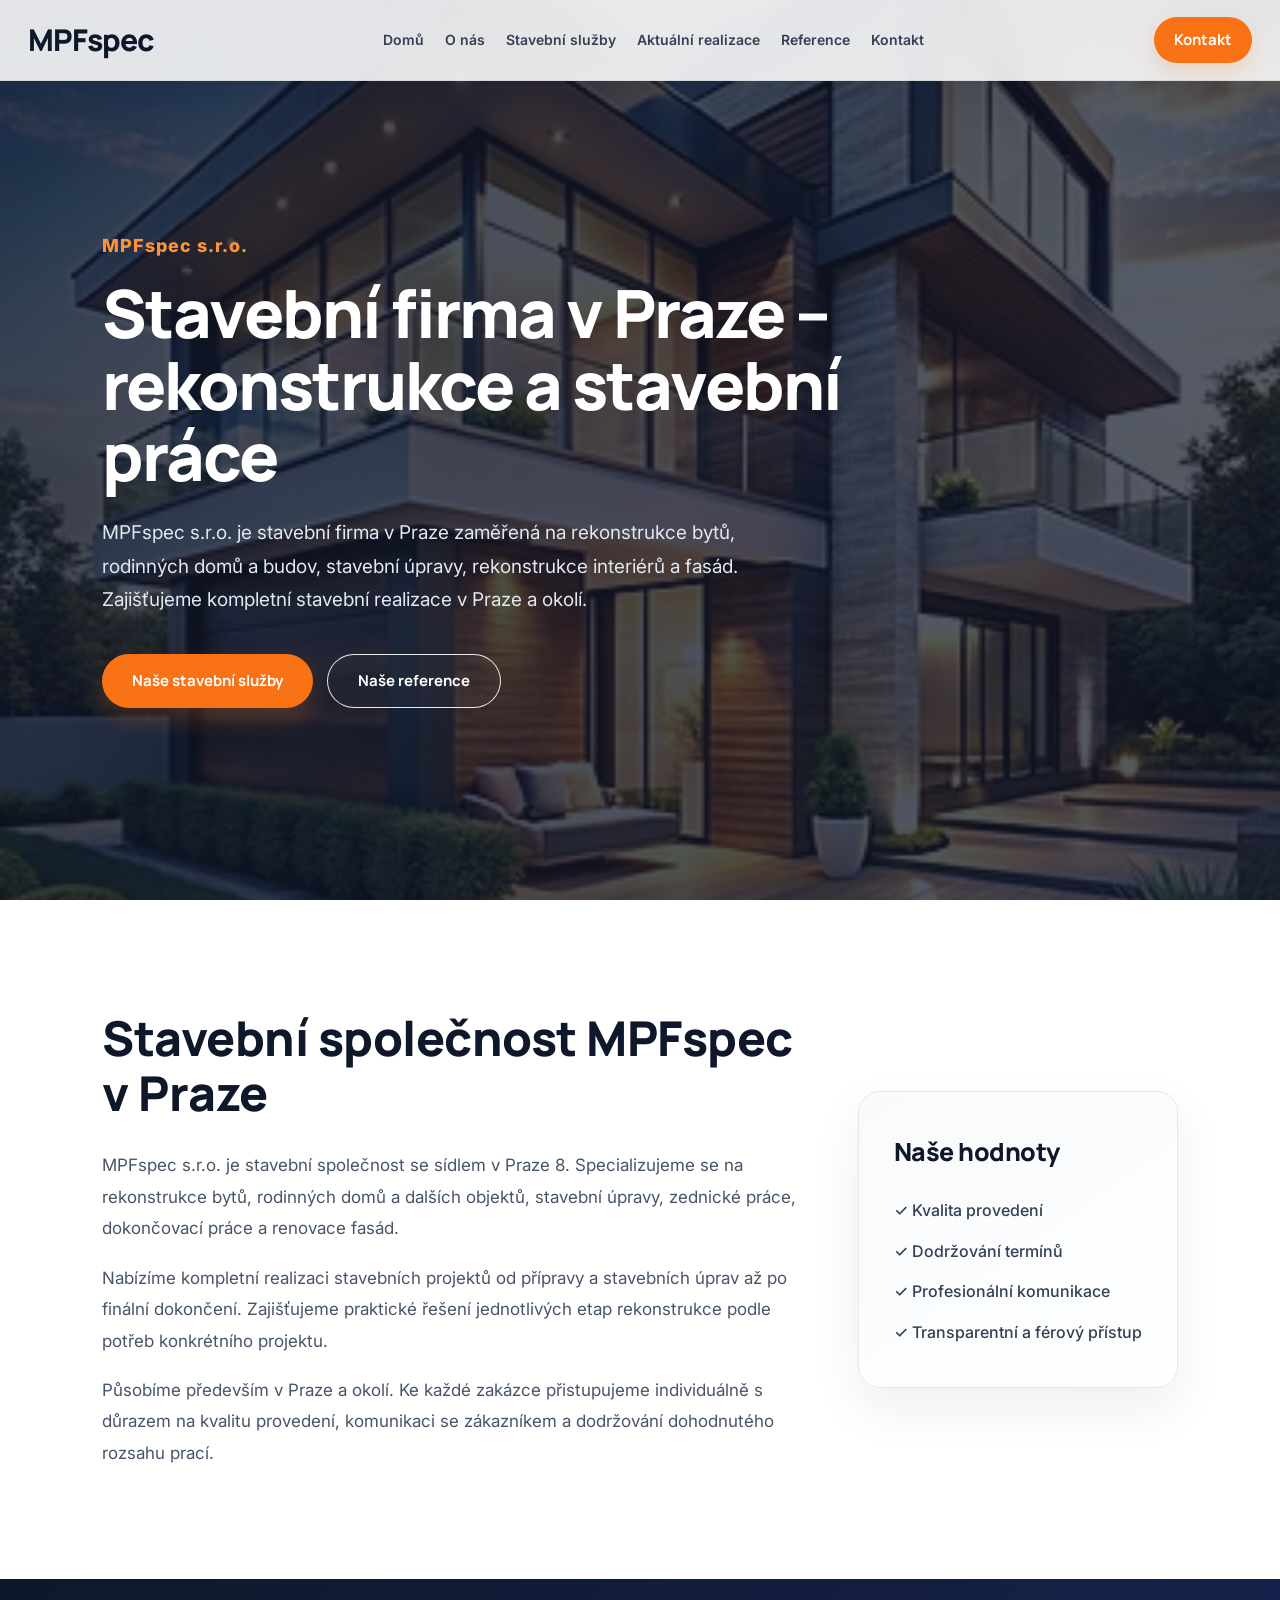
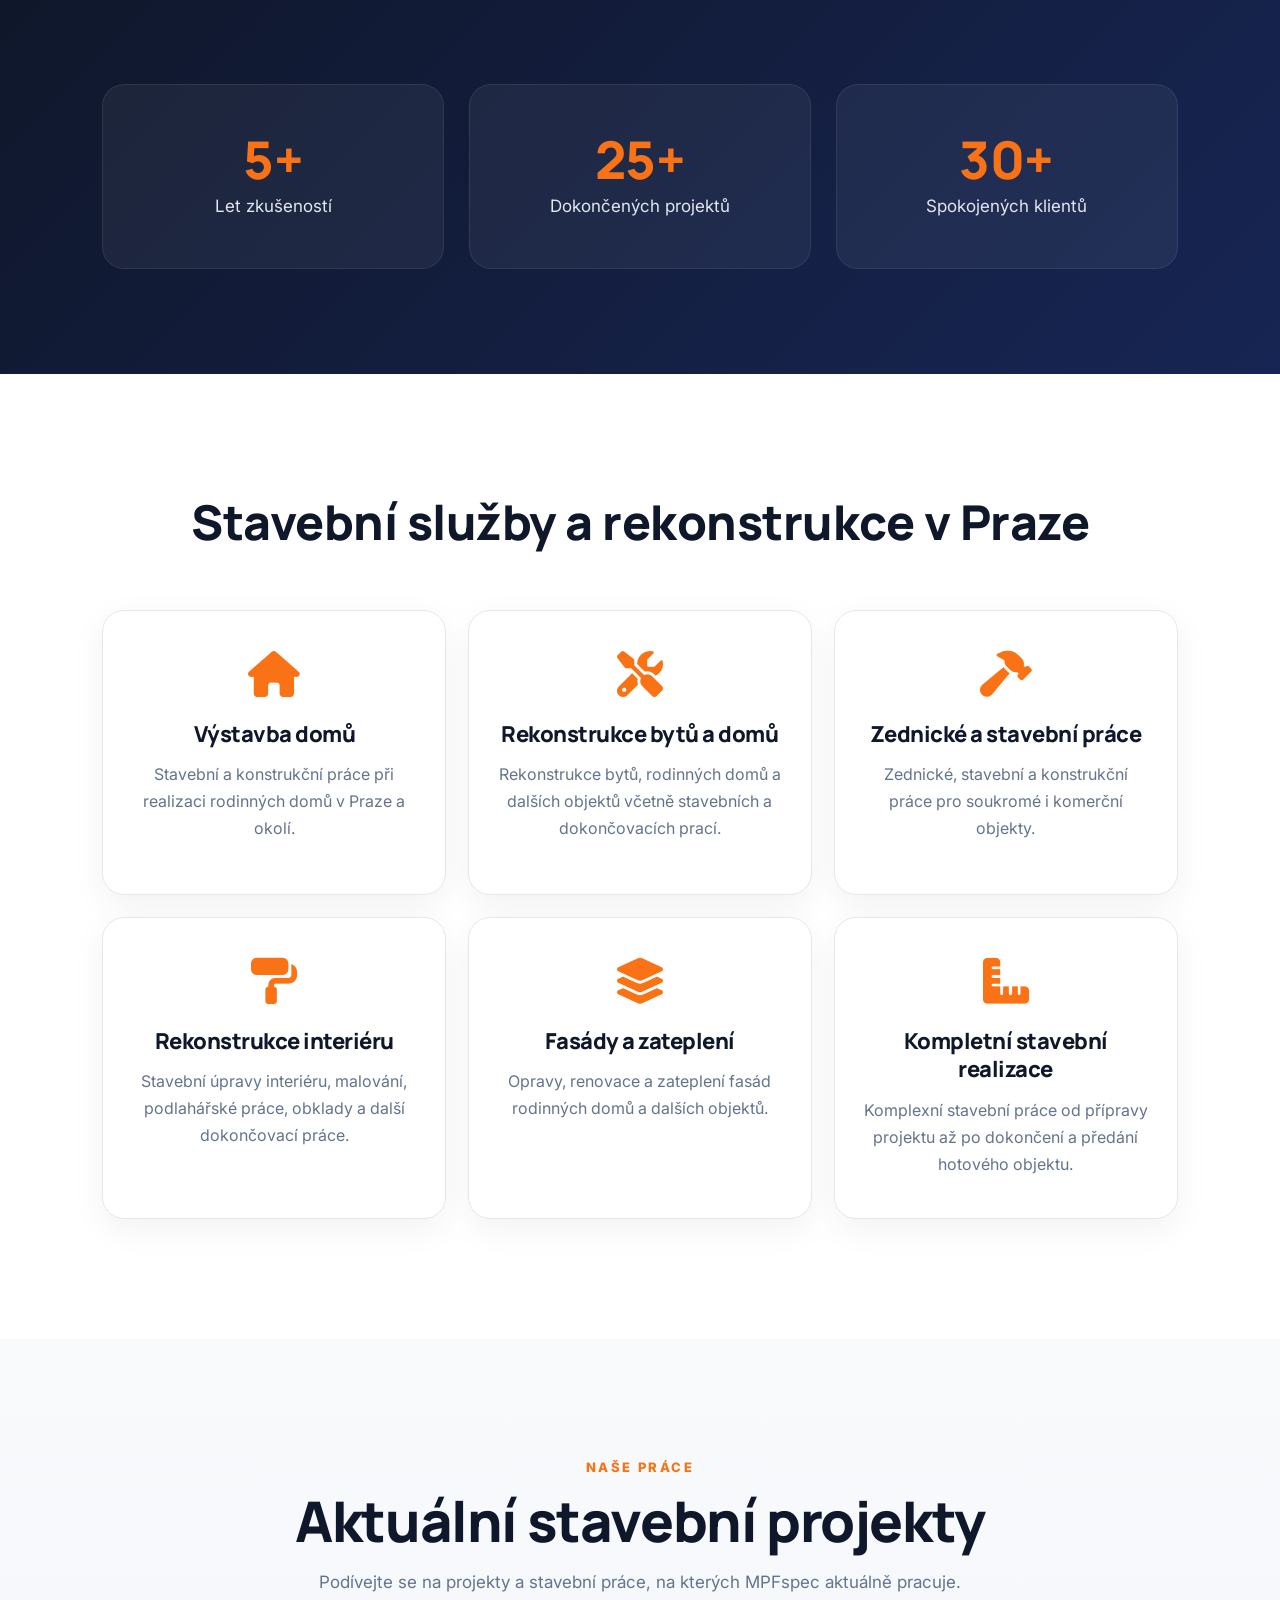
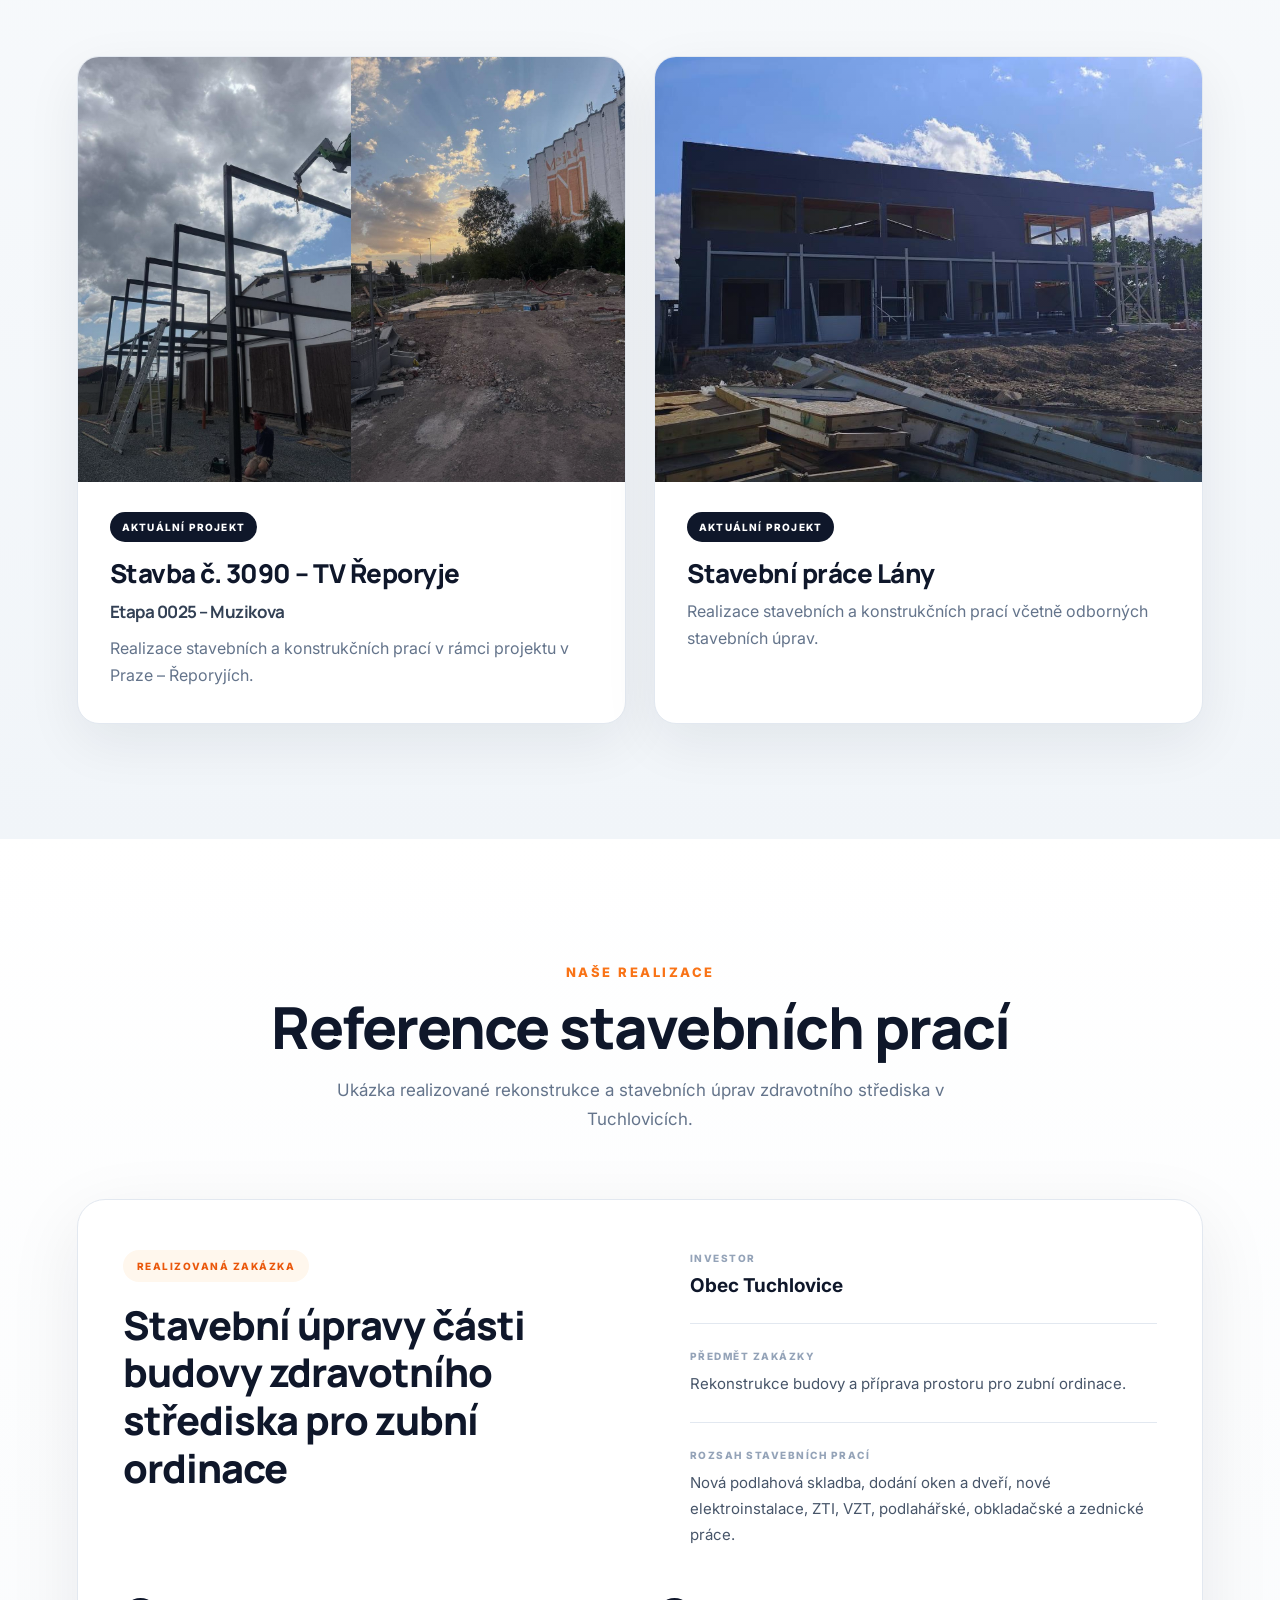
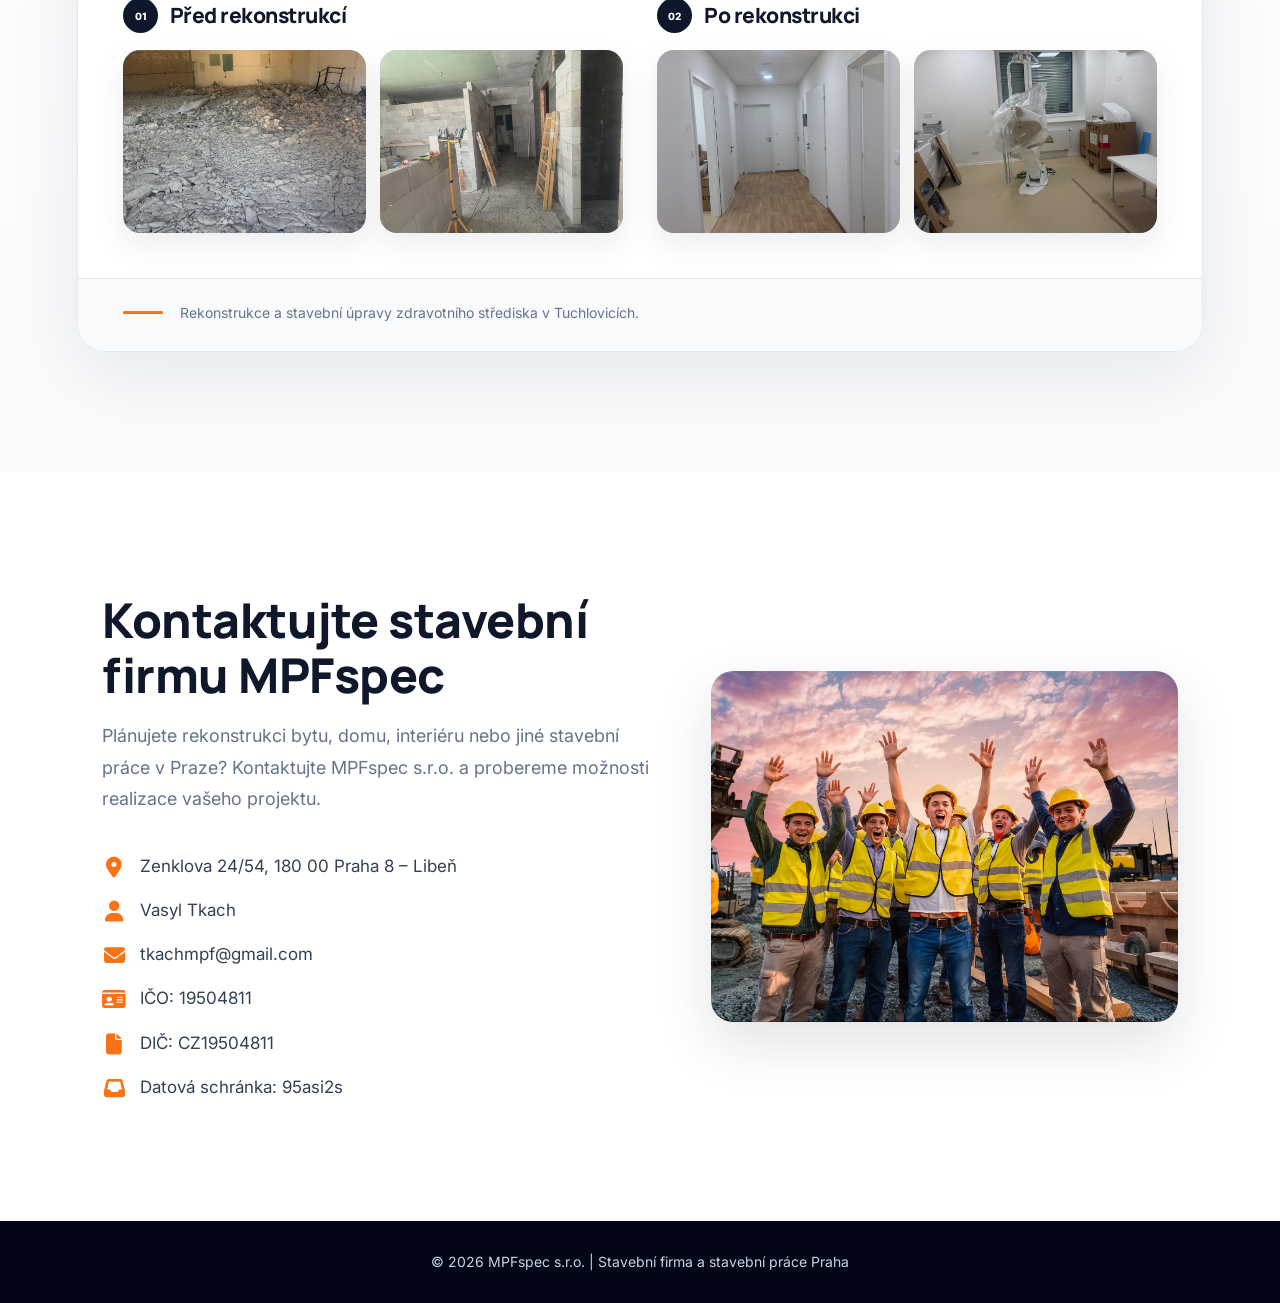
==== commit ae0b08a4: "js" ====
--- a/index.html
+++ b/index.html
@@ -1,133 +1,114 @@
 <!DOCTYPE html>
 <html lang="cs">
+
 <head>
-
     <meta charset="UTF-8">
 
-    <meta
-        name="viewport"
-        content="width=device-width, initial-scale=1.0"
-    >
+    <meta name="viewport"
+        content="width=device-width, initial-scale=1.0">
 
     <!-- =====================================================
          SEO
          ===================================================== -->
 
     <title>
-        Stavební práce Praha | Rekonstrukce bytů a domů | MPFspec
+        Stavební firma Praha | Rekonstrukce a stavební práce | MPFspec
     </title>
 
-    <meta
-        name="description"
-        content="MPFspec s.r.o. – stavební práce v Praze. Rekonstrukce bytů a domů, výstavba, zednické, dokončovací práce a fasády. Profesionální realizace a férový přístup."
-    >
-
-    <meta
-        name="keywords"
-        content="stavební práce Praha, rekonstrukce Praha, rekonstrukce bytů, rekonstrukce domů, zednické práce Praha, výstavba domů, fasády Praha, MPFspec"
-    >
-
-    <meta
-        name="author"
-        content="MPFspec s.r.o."
-    >
-
-    <meta
-        name="robots"
-        content="index, follow"
-    >
-
-    <link
-        rel="canonical"
-        href="https://mpfspec.cz/"
-    >
-
+    <meta name="description"
+        content="MPFspec s.r.o. – stavební firma v Praze. Provádíme rekonstrukce bytů, domů a budov, stavební práce, rekonstrukce interiérů, fasád a kompletní stavební realizace v Praze a okolí.">
+
+    <meta name="author"
+        content="MPFspec s.r.o.">
+
+    <meta name="robots"
+        content="index, follow">
+
+    <link rel="canonical"
+        href="https://mpfspec.cz/">
 
     <!-- =====================================================
          OPEN GRAPH
          ===================================================== -->
 
-    <meta
-        property="og:title"
-        content="MPFspec | Stavební práce v Praze"
-    >
-
-    <meta
-        property="og:description"
-        content="Rekonstrukce bytů a domů, výstavba, zednické práce, fasády a kompletní stavební realizace v Praze."
-    >
-
-    <meta
-        property="og:url"
-        content="https://mpfspec.cz/"
-    >
-
-    <meta
-        property="og:type"
-        content="website"
-    >
-
-    <meta
-        property="og:image"
-        content="https://mpfspec.cz/images/about.jpg"
-    >
-
-    <meta
-        property="og:locale"
-        content="cs_CZ"
-    >
-
+    <meta property="og:type"
+        content="website">
+
+    <meta property="og:locale"
+        content="cs_CZ">
+
+    <meta property="og:site_name"
+        content="MPFspec s.r.o.">
+
+    <meta property="og:title"
+        content="Stavební firma Praha | MPFspec">
+
+    <meta property="og:description"
+        content="Stavební práce, rekonstrukce bytů, domů, interiérů a fasád v Praze a okolí. MPFspec s.r.o.">
+
+    <meta property="og:url"
+        content="https://mpfspec.cz/">
+
+    <meta property="og:image"
+        content="https://mpfspec.cz/images/about.jpg">
+
+    <meta property="og:image:alt"
+        content="MPFspec s.r.o. – stavební práce v Praze">
 
     <!-- =====================================================
-         THEME
+         TWITTER / SOCIAL
          ===================================================== -->
 
-    <meta
-        name="theme-color"
-        content="#0f172a"
-    >
-
+    <meta name="twitter:card"
+        content="summary_large_image">
+
+    <meta name="twitter:title"
+        content="MPFspec s.r.o. | Stavební firma Praha">
+
+    <meta name="twitter:description"
+        content="Rekonstrukce bytů, domů, interiérů a fasád. Stavební práce v Praze a okolí.">
+
+    <meta name="twitter:image"
+        content="https://mpfspec.cz/images/about.jpg">
+
+    <meta name="theme-color"
+        content="#0f172a">
 
     <!-- =====================================================
-         STYLES
+         FAVICON
          ===================================================== -->
 
-    <link
-        rel="stylesheet"
-        href="style.css"
-    >
-
+    <link rel="icon"
+        href="images/favicon.png"
+        type="image/png">
+
+    <!-- =====================================================
+         CSS
+         ===================================================== -->
+
+    <link rel="stylesheet"
+        href="style.css">
 
     <!-- =====================================================
          GOOGLE FONTS
          ===================================================== -->
 
-    <link
-        rel="preconnect"
-        href="https://fonts.googleapis.com"
-    >
-
-    <link
-        rel="preconnect"
+    <link rel="preconnect"
+        href="https://fonts.googleapis.com">
+
+    <link rel="preconnect"
         href="https://fonts.gstatic.com"
-        crossorigin
-    >
-
-    <link
-        href="https://fonts.googleapis.com/css2?family=Inter:wght@300;400;500;600;700;800&family=Manrope:wght@400;600;700;800&display=swap"
-        rel="stylesheet"
-    >
-
+        crossorigin>
+
+    <link href="https://fonts.googleapis.com/css2?family=Inter:wght@300;400;500;600;700;800&family=Manrope:wght@400;600;700;800&display=swap"
+        rel="stylesheet">
 
     <!-- =====================================================
          FONT AWESOME
          ===================================================== -->
 
-    <link
-        rel="stylesheet"
-        href="https://cdnjs.cloudflare.com/ajax/libs/font-awesome/6.5.0/css/all.min.css"
-    >
-
+    <link rel="stylesheet"
+        href="https://cdnjs.cloudflare.com/ajax/libs/font-awesome/6.5.0/css/all.min.css">
 
     <!-- =====================================================
          STRUCTURED DATA
@@ -136,21 +117,64 @@
     <script type="application/ld+json">
     {
         "@context": "https://schema.org",
-        "@type": "LocalBusiness",
-        "name": "MPFspec s.r.o.",
-        "url": "https://mpfspec.cz/",
-        "email": "tkachmpf@gmail.com",
-        "address": {
-            "@type": "PostalAddress",
-            "streetAddress": "Zenklova 24/54",
-            "postalCode": "180 00",
-            "addressLocality": "Praha 8",
-            "addressCountry": "CZ"
-        },
-        "areaServed": {
-            "@type": "City",
-            "name": "Praha"
-        }
+        "@graph": [
+
+            {
+                "@type": "GeneralContractor",
+                "@id": "https://mpfspec.cz/#business",
+
+                "name": "MPFspec s.r.o.",
+
+                "url": "https://mpfspec.cz/",
+
+                "email": "tkachmpf@gmail.com",
+
+                "description": "Stavební firma v Praze zaměřená na rekonstrukce bytů, domů a budov, stavební práce, rekonstrukce interiérů, fasád a kompletní realizace stavebních projektů.",
+
+                "address": {
+                    "@type": "PostalAddress",
+                    "streetAddress": "Zenklova 24/54",
+                    "postalCode": "180 00",
+                    "addressLocality": "Praha 8",
+                    "addressCountry": "CZ"
+                },
+
+                "areaServed": [
+                    {
+                        "@type": "City",
+                        "name": "Praha"
+                    },
+                    {
+                        "@type": "AdministrativeArea",
+                        "name": "Středočeský kraj"
+                    }
+                ],
+
+                "identifier": {
+                    "@type": "PropertyValue",
+                    "propertyID": "IČO",
+                    "value": "19504811"
+                }
+            },
+
+            {
+                "@type": "WebSite",
+                "@id": "https://mpfspec.cz/#website",
+
+                "url": "https://mpfspec.cz/",
+
+                "name": "MPFspec s.r.o.",
+
+                "description": "Stavební firma Praha – rekonstrukce a stavební práce",
+
+                "publisher": {
+                    "@id": "https://mpfspec.cz/#business"
+                },
+
+                "inLanguage": "cs-CZ"
+            }
+
+        ]
     }
     </script>
 
@@ -159,1014 +183,1000 @@
 
 <body>
 
-
-    <!-- =====================================================
-         HEADER
-         ===================================================== -->
-
-    <header>
-
-        <nav
-            class="navbar"
-            aria-label="Hlavní navigace"
-        >
-
-            <!-- LOGO -->
-            <a
-                href="#home"
-                class="logo"
-                aria-label="MPFspec – domovská stránka"
-            >
-                MPFspec
+<!-- =========================================================
+     HEADER
+     ========================================================= -->
+
+<header>
+
+    <nav class="navbar"
+        aria-label="Hlavní navigace">
+
+        <a href="#home"
+            class="logo"
+            aria-label="MPFspec – stavební firma Praha">
+
+            MPFspec
+
+        </a>
+
+
+        <ul class="nav-links">
+
+            <li>
+                <a href="#home">
+                    Domů
+                </a>
+            </li>
+
+            <li>
+                <a href="#about">
+                    O nás
+                </a>
+            </li>
+
+            <li>
+                <a href="#services">
+                    Stavební služby
+                </a>
+            </li>
+
+            <li>
+                <a href="#projekty">
+                    Aktuální realizace
+                </a>
+            </li>
+
+            <li>
+                <a href="#projects">
+                    Reference
+                </a>
+            </li>
+
+            <li>
+                <a href="#contact">
+                    Kontakt
+                </a>
+            </li>
+
+        </ul>
+
+
+        <a href="#contact"
+            class="nav-btn">
+
+            Kontakt
+
+        </a>
+
+
+        <button
+            class="burger"
+            type="button"
+            aria-label="Otevřít menu"
+            aria-expanded="false"
+            aria-controls="mobile-menu">
+
+            <span></span>
+            <span></span>
+            <span></span>
+
+        </button>
+
+    </nav>
+
+
+    <!-- MOBILE MENU -->
+
+    <div class="mobile-menu"
+        id="mobile-menu">
+
+        <a href="#home">
+            Domů
+        </a>
+
+        <a href="#about">
+            O nás
+        </a>
+
+        <a href="#services">
+            Stavební služby
+        </a>
+
+        <a href="#projekty">
+            Aktuální realizace
+        </a>
+
+        <a href="#projects">
+            Reference
+        </a>
+
+        <a href="#contact">
+            Kontakt
+        </a>
+
+    </div>
+
+</header>
+
+
+<!-- =========================================================
+     MAIN
+     ========================================================= -->
+
+<main>
+
+
+<!-- =========================================================
+     HERO
+     ========================================================= -->
+
+<section
+    class="hero"
+    id="home"
+    aria-labelledby="hero-title">
+
+    <div class="hero-content">
+
+        <span class="hero-tag">
+            MPFspec s.r.o.
+        </span>
+
+
+        <h1 id="hero-title">
+            Stavební firma v Praze –
+            rekonstrukce a stavební práce
+        </h1>
+
+
+        <p>
+            MPFspec s.r.o. je stavební firma v Praze
+            zaměřená na rekonstrukce bytů, rodinných domů
+            a budov, stavební úpravy, rekonstrukce interiérů
+            a fasád. Zajišťujeme kompletní stavební realizace
+            v Praze a okolí.
+        </p>
+
+
+        <div class="buttons">
+
+            <a href="#services"
+                class="btn">
+
+                Naše stavební služby
+
             </a>
 
 
-            <!-- DESKTOP MENU -->
-
-            <ul class="nav-links">
-
-                <li>
-                    <a href="#home">
-                        Domů
+            <a href="#projects"
+                class="btn-outline">
+
+                Naše reference
+
+            </a>
+
+        </div>
+
+    </div>
+
+</section>
+
+
+<!-- =========================================================
+     ABOUT
+     ========================================================= -->
+
+<section
+    id="about"
+    aria-labelledby="about-title">
+
+    <div class="container">
+
+        <div class="about-text">
+
+            <h2 id="about-title">
+                Stavební společnost MPFspec v Praze
+            </h2>
+
+
+            <p>
+                MPFspec s.r.o. je stavební společnost
+                se sídlem v Praze 8. Specializujeme se
+                na rekonstrukce bytů, rodinných domů
+                a dalších objektů, stavební úpravy,
+                zednické práce, dokončovací práce
+                a renovace fasád.
+            </p>
+
+
+            <p>
+                Nabízíme kompletní realizaci stavebních
+                projektů od přípravy a stavebních úprav
+                až po finální dokončení. Zajišťujeme
+                praktické řešení jednotlivých etap
+                rekonstrukce podle potřeb konkrétního
+                projektu.
+            </p>
+
+
+            <p>
+                Působíme především v Praze a okolí.
+                Ke každé zakázce přistupujeme individuálně
+                s důrazem na kvalitu provedení,
+                komunikaci se zákazníkem a dodržování
+                dohodnutého rozsahu prací.
+            </p>
+
+        </div>
+
+
+        <div class="info-box">
+
+            <h3>
+                Naše hodnoty
+            </h3>
+
+            <p>
+                ✓ Kvalita provedení
+            </p>
+
+            <p>
+                ✓ Dodržování termínů
+            </p>
+
+            <p>
+                ✓ Profesionální komunikace
+            </p>
+
+            <p>
+                ✓ Transparentní a férový přístup
+            </p>
+
+        </div>
+
+    </div>
+
+</section>
+
+
+<!-- =========================================================
+     STATISTICS
+     ========================================================= -->
+
+<section
+    class="statistics"
+    aria-label="MPFspec v číslech">
+
+    <div class="stats-container">
+
+        <div class="stat-item">
+
+            <h3>
+                5+
+            </h3>
+
+            <p>
+                Let zkušeností
+            </p>
+
+        </div>
+
+
+        <div class="stat-item">
+
+            <h3>
+                25+
+            </h3>
+
+            <p>
+                Dokončených projektů
+            </p>
+
+        </div>
+
+
+        <div class="stat-item">
+
+            <h3>
+                30+
+            </h3>
+
+            <p>
+                Spokojených klientů
+            </p>
+
+        </div>
+
+    </div>
+
+</section>
+
+
+<!-- =========================================================
+     SERVICES
+     ========================================================= -->
+
+<section
+    id="services"
+    aria-labelledby="services-title">
+
+    <h2 id="services-title">
+        Stavební služby a rekonstrukce v Praze
+    </h2>
+
+
+    <div class="cards">
+
+
+        <!-- SERVICE 1 -->
+
+        <article class="card">
+
+            <i
+                class="fa-solid fa-house"
+                aria-hidden="true">
+            </i>
+
+            <h3>
+                Výstavba domů
+            </h3>
+
+            <p>
+                Stavební a konstrukční práce při realizaci
+                rodinných domů v Praze a okolí.
+            </p>
+
+        </article>
+
+
+        <!-- SERVICE 2 -->
+
+        <article class="card">
+
+            <i
+                class="fa-solid fa-screwdriver-wrench"
+                aria-hidden="true">
+            </i>
+
+            <h3>
+                Rekonstrukce bytů a domů
+            </h3>
+
+            <p>
+                Rekonstrukce bytů, rodinných domů
+                a dalších objektů včetně stavebních
+                a dokončovacích prací.
+            </p>
+
+        </article>
+
+
+        <!-- SERVICE 3 -->
+
+        <article class="card">
+
+            <i
+                class="fa-solid fa-hammer"
+                aria-hidden="true">
+            </i>
+
+            <h3>
+                Zednické a stavební práce
+            </h3>
+
+            <p>
+                Zednické, stavební a konstrukční práce
+                pro soukromé i komerční objekty.
+            </p>
+
+        </article>
+
+
+        <!-- SERVICE 4 -->
+
+        <article class="card">
+
+            <i
+                class="fa-solid fa-paint-roller"
+                aria-hidden="true">
+            </i>
+
+            <h3>
+                Rekonstrukce interiéru
+            </h3>
+
+            <p>
+                Stavební úpravy interiéru, malování,
+                podlahářské práce, obklady a další
+                dokončovací práce.
+            </p>
+
+        </article>
+
+
+        <!-- SERVICE 5 -->
+
+        <article class="card">
+
+            <i
+                class="fa-solid fa-layer-group"
+                aria-hidden="true">
+            </i>
+
+            <h3>
+                Fasády a zateplení
+            </h3>
+
+            <p>
+                Opravy, renovace a zateplení fasád
+                rodinných domů a dalších objektů.
+            </p>
+
+        </article>
+
+
+        <!-- SERVICE 6 -->
+
+        <article class="card">
+
+            <i
+                class="fa-solid fa-ruler-combined"
+                aria-hidden="true">
+            </i>
+
+            <h3>
+                Kompletní stavební realizace
+            </h3>
+
+            <p>
+                Komplexní stavební práce od přípravy
+                projektu až po dokončení a předání
+                hotového objektu.
+            </p>
+
+        </article>
+
+
+    </div>
+
+</section>
+
+
+<!-- =========================================================
+     CURRENT PROJECTS
+     ========================================================= -->
+
+<section
+    class="current-projects"
+    id="projekty"
+    aria-labelledby="current-projects-title">
+
+
+    <div class="section-title">
+
+        <span>
+            NAŠE PRÁCE
+        </span>
+
+
+        <h2 id="current-projects-title">
+            Aktuální stavební projekty
+        </h2>
+
+
+        <p>
+            Podívejte se na projekty a stavební práce,
+            na kterých MPFspec aktuálně pracuje.
+        </p>
+
+    </div>
+
+
+    <div class="current-projects-grid">
+
+
+        <!-- PROJECT 1 -->
+
+        <article class="current-project">
+
+            <div class="current-project-images">
+
+                <div class="current-project-image">
+
+                    <img
+                        src="images/reporyje-1.jpg"
+                        alt="Stavební práce MPFspec v Řeporyjích – projekt Muzikova"
+                        loading="lazy"
+                        decoding="async">
+
+                </div>
+
+
+                <div class="current-project-image">
+
+                    <img
+                        src="images/reporyje-2.jpg"
+                        alt="Realizace stavebních prací v Praze Řeporyjích"
+                        loading="lazy"
+                        decoding="async">
+
+                </div>
+
+            </div>
+
+
+            <div class="current-project-content">
+
+                <span class="project-status">
+                    AKTUÁLNÍ PROJEKT
+                </span>
+
+
+                <h3>
+                    Stavba č. 3090 – TV Řeporyje
+                </h3>
+
+
+                <h4 class="project-stage">
+                    Etapa 0025 – Muzikova
+                </h4>
+
+
+                <p>
+                    Realizace stavebních a konstrukčních
+                    prací v rámci projektu v Praze –
+                    Řeporyjích.
+                </p>
+
+            </div>
+
+        </article>
+
+
+        <!-- PROJECT 2 -->
+
+        <article class="current-project">
+
+            <div class="current-project-images">
+
+                <div class="current-project-image">
+
+                    <img
+                        src="images/lany.jpg"
+                        alt="Stavební a konstrukční práce MPFspec v obci Lány"
+                        loading="lazy"
+                        decoding="async">
+
+                </div>
+
+            </div>
+
+
+            <div class="current-project-content">
+
+                <span class="project-status">
+                    AKTUÁLNÍ PROJEKT
+                </span>
+
+
+                <h3>
+                    Stavební práce Lány
+                </h3>
+
+
+                <p>
+                    Realizace stavebních a konstrukčních
+                    prací včetně odborných stavebních úprav.
+                </p>
+
+            </div>
+
+        </article>
+
+
+    </div>
+
+</section>
+
+
+<!-- =========================================================
+     REFERENCES
+     ========================================================= -->
+
+<section
+    class="references"
+    id="projects"
+    aria-labelledby="references-title">
+
+
+    <div class="references-header">
+
+        <span>
+            NAŠE REALIZACE
+        </span>
+
+
+        <h2 id="references-title">
+            Reference stavebních prací
+        </h2>
+
+
+        <p>
+            Ukázka realizované rekonstrukce a stavebních
+            úprav zdravotního střediska v Tuchlovicích.
+        </p>
+
+    </div>
+
+
+    <article class="reference-card">
+
+
+        <div class="reference-main">
+
+
+            <div class="reference-heading">
+
+                <span class="reference-label">
+                    REALIZOVANÁ ZAKÁZKA
+                </span>
+
+
+                <h3>
+                    Stavební úpravy části budovy
+                    zdravotního střediska
+                    pro zubní ordinace
+                </h3>
+
+            </div>
+
+
+            <div class="reference-details">
+
+
+                <div class="reference-detail">
+
+                    <span>
+                        Investor
+                    </span>
+
+                    <strong>
+                        Obec Tuchlovice
+                    </strong>
+
+                </div>
+
+
+                <div class="reference-detail">
+
+                    <span>
+                        Předmět zakázky
+                    </span>
+
+                    <p>
+                        Rekonstrukce budovy a příprava
+                        prostoru pro zubní ordinace.
+                    </p>
+
+                </div>
+
+
+                <div class="reference-detail">
+
+                    <span>
+                        Rozsah stavebních prací
+                    </span>
+
+                    <p>
+                        Nová podlahová skladba, dodání oken
+                        a dveří, nové elektroinstalace,
+                        ZTI, VZT, podlahářské, obkladačské
+                        a zednické práce.
+                    </p>
+
+                </div>
+
+
+            </div>
+
+        </div>
+
+
+        <!-- GALLERY -->
+
+        <div class="reference-gallery">
+
+
+            <!-- BEFORE -->
+
+            <div class="reference-group">
+
+                <div class="reference-group-title">
+
+                    <span>
+                        01
+                    </span>
+
+                    <h4>
+                        Před rekonstrukcí
+                    </h4>
+
+                </div>
+
+
+                <div class="reference-images">
+
+
+                    <figure class="reference-image">
+
+                        <img
+                            src="images/before1.jpg"
+                            alt="Zdravotní středisko Tuchlovice před rekonstrukcí"
+                            loading="lazy"
+                            decoding="async">
+
+                    </figure>
+
+
+                    <figure class="reference-image">
+
+                        <img
+                            src="images/before2.jpg"
+                            alt="Interiér zdravotního střediska Tuchlovice před rekonstrukcí"
+                            loading="lazy"
+                            decoding="async">
+
+                    </figure>
+
+
+                </div>
+
+            </div>
+
+
+            <!-- AFTER -->
+
+            <div class="reference-group">
+
+                <div class="reference-group-title">
+
+                    <span>
+                        02
+                    </span>
+
+                    <h4>
+                        Po rekonstrukci
+                    </h4>
+
+                </div>
+
+
+                <div class="reference-images">
+
+
+                    <figure class="reference-image">
+
+                        <img
+                            src="images/after1.jpg"
+                            alt="Zrekonstruovaný interiér zdravotního střediska v Tuchlovicích"
+                            loading="lazy"
+                            decoding="async">
+
+                    </figure>
+
+
+                    <figure class="reference-image">
+
+                        <img
+                            src="images/after2.jpg"
+                            alt="Výsledek rekonstrukce zdravotního střediska v Tuchlovicích"
+                            loading="lazy"
+                            decoding="async">
+
+                    </figure>
+
+
+                </div>
+
+            </div>
+
+
+        </div>
+
+
+        <div class="reference-footer">
+
+            <span class="reference-footer-line"></span>
+
+            <p>
+                Rekonstrukce a stavební úpravy
+                zdravotního střediska v Tuchlovicích.
+            </p>
+
+        </div>
+
+
+    </article>
+
+</section>
+
+
+<!-- =========================================================
+     CONTACT
+     ========================================================= -->
+
+<section
+    id="contact"
+    aria-labelledby="contact-title">
+
+
+    <div class="contact-container">
+
+
+        <div class="contact-left">
+
+            <h2 id="contact-title">
+                Kontaktujte stavební firmu MPFspec
+            </h2>
+
+
+            <p class="contact-subtitle">
+                Plánujete rekonstrukci bytu, domu,
+                interiéru nebo jiné stavební práce
+                v Praze? Kontaktujte MPFspec s.r.o.
+                a probereme možnosti realizace
+                vašeho projektu.
+            </p>
+
+
+            <div class="contact-info">
+
+
+                <!-- ADDRESS -->
+
+                <div class="info-item">
+
+                    <i
+                        class="fa-solid fa-location-dot"
+                        aria-hidden="true">
+                    </i>
+
+                    <span>
+                        Zenklova 24/54,
+                        180 00 Praha 8 – Libeň
+                    </span>
+
+                </div>
+
+
+                <!-- CONTACT PERSON -->
+
+                <div class="info-item">
+
+                    <i
+                        class="fa-solid fa-user"
+                        aria-hidden="true">
+                    </i>
+
+                    <span>
+                        Vasyl Tkach
+                    </span>
+
+                </div>
+
+
+                <!-- EMAIL -->
+
+                <div class="info-item">
+
+                    <i
+                        class="fa-solid fa-envelope"
+                        aria-hidden="true">
+                    </i>
+
+                    <a href="mailto:tkachmpf@gmail.com">
+                        tkachmpf@gmail.com
                     </a>
-                </li>
-
-                <li>
-                    <a href="#about">
-                        O nás
-                    </a>
-                </li>
-
-                <li>
-                    <a href="#services">
-                        Služby
-                    </a>
-                </li>
-
-                <li>
-                    <a href="#projekty">
-                        Aktuální projekty
-                    </a>
-                </li>
-
-                <li>
-                    <a href="#projects">
-                        Realizace
-                    </a>
-                </li>
-
-                <li>
-                    <a href="#contact">
-                        Kontakt
-                    </a>
-                </li>
-
-            </ul>
-
-
-            <!-- CONTACT BUTTON -->
-
-            <a
-                href="#contact"
-                class="nav-btn"
-            >
-                Kontakt
-            </a>
-
-
-            <!-- BURGER -->
-
-            <button
-                class="burger"
-                type="button"
-                aria-label="Otevřít menu"
-                aria-expanded="false"
-                aria-controls="mobile-menu"
-            >
-
-                <span></span>
-                <span></span>
-                <span></span>
-
-            </button>
-
-        </nav>
-
-
-        <!-- MOBILE MENU -->
-
-        <div
-            class="mobile-menu"
-            id="mobile-menu"
-        >
-
-            <a href="#home">
-                Domů
-            </a>
-
-            <a href="#about">
-                O nás
-            </a>
-
-            <a href="#services">
-                Služby
-            </a>
-
-            <a href="#projekty">
-                Aktuální projekty
-            </a>
-
-            <a href="#projects">
-                Realizace
-            </a>
-
-            <a href="#contact">
-                Kontakt
-            </a>
+
+                </div>
+
+
+                <!-- ICO -->
+
+                <div class="info-item">
+
+                    <i
+                        class="fa-solid fa-id-card"
+                        aria-hidden="true">
+                    </i>
+
+                    <span>
+                        IČO: 19504811
+                    </span>
+
+                </div>
+
+
+                <!-- DIC -->
+
+                <div class="info-item">
+
+                    <i
+                        class="fa-solid fa-file"
+                        aria-hidden="true">
+                    </i>
+
+                    <span>
+                        DIČ: CZ19504811
+                    </span>
+
+                </div>
+
+
+                <!-- DATA BOX -->
+
+                <div class="info-item">
+
+                    <i
+                        class="fa-solid fa-inbox"
+                        aria-hidden="true">
+                    </i>
+
+                    <span>
+                        Datová schránka: 95asi2s
+                    </span>
+
+                </div>
+
+
+            </div>
 
         </div>
 
-    </header>
-
-
-    <!-- =====================================================
-         HERO
-         ===================================================== -->
-
-    <main>
-
-        <section
-            class="hero"
-            id="home"
-        >
-
-            <div class="hero-content">
-
-                <span class="hero-tag">
-                    MPFspec s.r.o.
-                </span>
-
-
-                <h1>
-                    Profesionální stavební práce v Praze
-                </h1>
-
-
-                <p>
-                    Rekonstrukce bytů, rodinných domů a kompletní
-                    stavební realizace v Praze a okolí.
-                    Kvalita provedení, dodržování termínů
-                    a moderní stavební standardy.
-                </p>
-
-
-                <div class="buttons">
-
-                    <a
-                        href="#services"
-                        class="btn"
-                    >
-                        Naše služby
-                    </a>
-
-                    <a
-                        href="#projects"
-                        class="btn-outline"
-                    >
-                        Naše realizace
-                    </a>
-
-                </div>
-
-            </div>
-
-        </section>
-
-
-        <!-- =====================================================
-             ABOUT
-             ===================================================== -->
-
-        <section id="about">
-
-            <div class="container">
-
-                <div class="about-text">
-
-                    <h2>
-                        O společnosti MPFspec
-                    </h2>
-
-
-                    <p>
-                        MPFspec s.r.o. je stavební společnost
-                        se sídlem v Praze, která se specializuje
-                        na rekonstrukce bytů a rodinných domů,
-                        výstavbu, zednické práce, dokončovací
-                        práce a renovace fasád.
-                    </p>
-
-
-                    <p>
-                        Nabízíme kompletní realizaci stavebních
-                        projektů od přípravy až po finální dokončení.
-                        Naším cílem je precizní provedení,
-                        profesionální komunikace a dodržování
-                        dohodnutých termínů.
-                    </p>
-
-
-                    <p>
-                        Ke každé zakázce přistupujeme individuálně
-                        a snažíme se najít praktické a kvalitní
-                        řešení odpovídající potřebám klienta.
-                    </p>
-
-                </div>
-
-
-                <div class="info-box">
-
-                    <h3>
-                        Naše hodnoty
-                    </h3>
-
-
-                    <p>
-                        ✓ Kvalita provedení
-                    </p>
-
-                    <p>
-                        ✓ Dodržování termínů
-                    </p>
-
-                    <p>
-                        ✓ Profesionální komunikace
-                    </p>
-
-                    <p>
-                        ✓ Transparentní a férové ceny
-                    </p>
-
-                </div>
-
-            </div>
-
-        </section>
-
-
-        <!-- =====================================================
-             STATISTICS
-             ===================================================== -->
-
-        <section class="statistics">
-
-            <div class="stats-container">
-
-                <div class="stat-item">
-
-                    <h3>
-                        5+
-                    </h3>
-
-                    <p>
-                        Let zkušeností
-                    </p>
-
-                </div>
-
-
-                <div class="stat-item">
-
-                    <h3>
-                        25+
-                    </h3>
-
-                    <p>
-                        Dokončených projektů
-                    </p>
-
-                </div>
-
-
-                <div class="stat-item">
-
-                    <h3>
-                        30+
-                    </h3>
-
-                    <p>
-                        Spokojených klientů
-                    </p>
-
-                </div>
-
-            </div>
-
-        </section>
-
-
-        <!-- =====================================================
-             SERVICES
-             ===================================================== -->
-
-        <section id="services">
-
-            <h2>
-                Naše stavební služby v Praze
-            </h2>
-
-
-            <div class="cards">
-
-
-                <!-- SERVICE 1 -->
-
-                <article class="card">
-
-                    <i
-                        class="fa-solid fa-house"
-                        aria-hidden="true"
-                    ></i>
-
-                    <h3>
-                        Výstavba domů
-                    </h3>
-
-                    <p>
-                        Kompletní realizace rodinných domů
-                        na klíč v Praze a okolí.
-                    </p>
-
-                </article>
-
-
-                <!-- SERVICE 2 -->
-
-                <article class="card">
-
-                    <i
-                        class="fa-solid fa-screwdriver-wrench"
-                        aria-hidden="true"
-                    ></i>
-
-                    <h3>
-                        Rekonstrukce bytů a domů
-                    </h3>
-
-                    <p>
-                        Rekonstrukce bytů, rodinných domů
-                        a komerčních objektů.
-                    </p>
-
-                </article>
-
-
-                <!-- SERVICE 3 -->
-
-                <article class="card">
-
-                    <i
-                        class="fa-solid fa-hammer"
-                        aria-hidden="true"
-                    ></i>
-
-                    <h3>
-                        Zednické práce
-                    </h3>
-
-                    <p>
-                        Profesionální zednické a stavební
-                        práce pro soukromé i komerční objekty.
-                    </p>
-
-                </article>
-
-
-                <!-- SERVICE 4 -->
-
-                <article class="card">
-
-                    <i
-                        class="fa-solid fa-paint-roller"
-                        aria-hidden="true"
-                    ></i>
-
-                    <h3>
-                        Dokončovací práce
-                    </h3>
-
-                    <p>
-                        Malování, úpravy interiéru a finální
-                        dokončení stavebních projektů.
-                    </p>
-
-                </article>
-
-
-                <!-- SERVICE 5 -->
-
-                <article class="card">
-
-                    <i
-                        class="fa-solid fa-layer-group"
-                        aria-hidden="true"
-                    ></i>
-
-                    <h3>
-                        Fasády
-                    </h3>
-
-                    <p>
-                        Zateplení, opravy a renovace fasád
-                        rodinných domů a dalších objektů.
-                    </p>
-
-                </article>
-
-
-                <!-- SERVICE 6 -->
-
-                <article class="card">
-
-                    <i
-                        class="fa-solid fa-ruler-combined"
-                        aria-hidden="true"
-                    ></i>
-
-                    <h3>
-                        Kompletní realizace
-                    </h3>
-
-                    <p>
-                        Kompletní stavební projekt od přípravy
-                        až po předání hotového objektu klientovi.
-                    </p>
-
-                </article>
-
-
-            </div>
-
-        </section>
-
-
-        <!-- =====================================================
-             CURRENT PROJECTS
-             ===================================================== -->
-
-        <section
-            class="current-projects"
-            id="projekty"
-        >
-
-            <div class="section-title">
-
-                <span>
-                    NAŠE PRÁCE
-                </span>
-
-                <h2>
-                    Aktuální projekty
-                </h2>
-
-                <p>
-                    Podívejte se na projekty, na kterých
-                    právě pracujeme.
-                </p>
-
-            </div>
-
-
-            <div class="current-projects-grid">
-
-
-                <!-- =============================================
-                     ŘEPORYJE
-                     ============================================= -->
-
-                <article class="current-project">
-
-                    <div class="current-project-images">
-
-                        <div class="current-project-image">
-
-                            <img
-                                src="images/reporyje-1.jpg"
-                                alt="Stavba č. 3090 – TV Řeporyje, etapa 0025 Muzikova"
-                                loading="lazy"
-                            >
-
-                        </div>
-
-
-                        <div class="current-project-image">
-
-                            <img
-                                src="images/reporyje-2.jpg"
-                                alt="Realizace stavebních prací v Řeporyjích"
-                                loading="lazy"
-                            >
-
-                        </div>
-
-                    </div>
-
-
-                    <div class="current-project-content">
-
-                        <span class="project-status">
-                            AKTUÁLNÍ PROJEKT
-                        </span>
-
-
-                        <h3>
-                            Stavba č. 3090 – TV Řeporyje
-                        </h3>
-
-
-                        <h4 class="project-stage">
-                            Etapa 0025 – Muzikova
-                        </h4>
-
-
-                        <p>
-                            Realizace stavebních prací pro MHD.
-                        </p>
-
-                    </div>
-
-                </article>
-
-
-                <!-- =============================================
-                     LÁNY
-                     ============================================= -->
-
-                <article class="current-project">
-
-                    <div class="current-project-images">
-
-                        <div class="current-project-image">
-
-                            <img
-                                src="images/lany.jpg"
-                                alt="Stavební a konstrukční práce v obci Lány"
-                                loading="lazy"
-                            >
-
-                        </div>
-
-                    </div>
-
-
-                    <div class="current-project-content">
-
-                        <span class="project-status">
-                            AKTUÁLNÍ PROJEKT
-                        </span>
-
-
-                        <h3>
-                            Lány
-                        </h3>
-
-
-                        <p>
-                            Realizace stavebních a konstrukčních prací.
-                        </p>
-
-                    </div>
-
-                </article>
-
-
-            </div>
-
-        </section>
-
-
-        <!-- =====================================================
-             REFERENCES
-             TUCHLOVICE
-             ===================================================== -->
-
-        <section
-            class="references"
-            id="projects"
-        >
-
-            <div class="references-header">
-
-                <span>
-                    NAŠE REALIZACE
-                </span>
-
-
-                <h2>
-                    Reference
-                </h2>
-
-
-                <p>
-                    Ukázka naší realizace stavebních
-                    a rekonstrukčních prací.
-                </p>
-
-            </div>
-
-
-            <article class="reference-card">
-
-
-                <!-- =============================================
-                     PROJECT INFORMATION
-                     ============================================= -->
-
-                <div class="reference-main">
-
-
-                    <!-- TITLE -->
-
-                    <div class="reference-heading">
-
-                        <span class="reference-label">
-                            REALIZOVANÁ ZAKÁZKA
-                        </span>
-
-
-                        <h3>
-                            Stavební úpravy části budovy
-                            zdravotního střediska
-                            pro zubní ordinace
-                        </h3>
-
-                    </div>
-
-
-                    <!-- DETAILS -->
-
-                    <div class="reference-details">
-
-
-                        <!-- INVESTOR -->
-
-                        <div class="reference-detail">
-
-                            <span>
-                                Investor
-                            </span>
-
-
-                            <strong>
-                                Obec Tuchlovice
-                            </strong>
-
-                        </div>
-
-
-                        <!-- SUBJECT -->
-
-                        <div class="reference-detail">
-
-                            <span>
-                                Předmět zakázky
-                            </span>
-
-
-                            <p>
-                                Rekonstrukce budovy a příprava
-                                prostoru pro zubní ordinace.
-                            </p>
-
-                        </div>
-
-
-                        <!-- WORK -->
-
-                        <div class="reference-detail">
-
-                            <span>
-                                Rozsah prací
-                            </span>
-
-
-                            <p>
-                                Nová podlahová skladba,
-                                dodání oken a dveří,
-                                nové elektroinstalace,
-                                ZTI, VZT, podlahářské,
-                                obkladačské a zednické práce.
-                            </p>
-
-                        </div>
-
-                    </div>
-
-                </div>
-
-
-                <!-- =============================================
-                     PHOTOS
-                     ============================================= -->
-
-                <div class="reference-gallery">
-
-
-                    <!-- BEFORE -->
-
-                    <div class="reference-group">
-
-                        <div class="reference-group-title">
-
-                            <span>
-                                01
-                            </span>
-
-                            <h4>
-                                Před rekonstrukcí
-                            </h4>
-
-                        </div>
-
-
-                        <div class="reference-images">
-
-
-                            <figure class="reference-image">
-
-                                <img
-                                    src="images/before1.jpg"
-                                    alt="Zdravotní středisko Tuchlovice před rekonstrukcí"
-                                    loading="lazy"
-                                >
-
-                            </figure>
-
-
-                            <figure class="reference-image">
-
-                                <img
-                                    src="images/before2.jpg"
-                                    alt="Interiér zdravotního střediska v Tuchlovicích před rekonstrukcí"
-                                    loading="lazy"
-                                >
-
-                            </figure>
-
-                        </div>
-
-                    </div>
-
-
-                    <!-- AFTER -->
-
-                    <div class="reference-group">
-
-                        <div class="reference-group-title">
-
-                            <span>
-                                02
-                            </span>
-
-                            <h4>
-                                Po rekonstrukci
-                            </h4>
-
-                        </div>
-
-
-                        <div class="reference-images">
-
-
-                            <figure class="reference-image">
-
-                                <img
-                                    src="images/after1.jpg"
-                                    alt="Zrekonstruovaný interiér zdravotního střediska v Tuchlovicích"
-                                    loading="lazy"
-                                >
-
-                            </figure>
-
-
-                            <figure class="reference-image">
-
-                                <img
-                                    src="images/after2.jpg"
-                                    alt="Výsledek rekonstrukce zdravotního střediska v Tuchlovicích"
-                                    loading="lazy"
-                                >
-
-                            </figure>
-
-                        </div>
-
-                    </div>
-
-
-                </div>
-
-
-                <!-- =============================================
-                     REFERENCE FOOTER
-                     ============================================= -->
-
-                <div class="reference-footer">
-
-                    <span class="reference-footer-line"></span>
-
-                    <p>
-                        Rekonstrukce a stavební úpravy
-                        zdravotního střediska v Tuchlovicích.
-                    </p>
-
-                </div>
-
-
-            </article>
-
-        </section>
-
-
-        <!-- =====================================================
-             CONTACT
-             ===================================================== -->
-
-        <section
-            id="contact"
-        >
-
-            <div class="contact-container">
-
-
-                <!-- LEFT -->
-
-                <div class="contact-left">
-
-                    <h2>
-                        Kontaktujte MPFspec
-                    </h2>
-
-
-                    <p class="contact-subtitle">
-                        Jsme připraveni vám pomoci s vaším
-                        stavebním projektem. Ozvěte se nám
-                        a společně najdeme nejlepší řešení
-                        pro rekonstrukci nebo výstavbu v Praze.
-                    </p>
-
-
-                    <div class="contact-info">
-
-
-                        <!-- ADDRESS -->
-
-                        <div class="info-item">
-
-                            <i
-                                class="fa-solid fa-location-dot"
-                                aria-hidden="true"
-                            ></i>
-
-                            <span>
-                                Zenklova 24/54,
-                                180 00 Praha 8 – Libeň
-                            </span>
-
-                        </div>
-
-
-                        <!-- NAME -->
-
-                        <div class="info-item">
-
-                            <i
-                                class="fa-solid fa-user"
-                                aria-hidden="true"
-                            ></i>
-
-                            <span>
-                                Vasyl Tkach
-                            </span>
-
-                        </div>
-
-
-                        <!-- EMAIL -->
-
-                        <div class="info-item">
-
-                            <i
-                                class="fa-solid fa-envelope"
-                                aria-hidden="true"
-                            ></i>
-
-                            <a
-                                href="mailto:tkachmpf@gmail.com"
-                            >
-                                tkachmpf@gmail.com
-                            </a>
-
-                        </div>
-
-
-                        <!-- IČ -->
-
-                        <div class="info-item">
-
-                            <i
-                                class="fa-solid fa-id-card"
-                                aria-hidden="true"
-                            ></i>
-
-                            <span>
-                                IČ: 19504811
-                            </span>
-
-                        </div>
-
-
-                        <!-- DIČ -->
-
-                        <div class="info-item">
-
-                            <i
-                                class="fa-solid fa-file"
-                                aria-hidden="true"
-                            ></i>
-
-                            <span>
-                                DIČ: CZ19504811
-                            </span>
-
-                        </div>
-
-
-                        <!-- DATA BOX -->
-
-                        <div class="info-item">
-
-                            <i
-                                class="fa-solid fa-inbox"
-                                aria-hidden="true"
-                            ></i>
-
-                            <span>
-                                Datová schránka: 95asi2s
-                            </span>
-
-                        </div>
-
-
-                    </div>
-
-                </div>
-
-
-                <!-- RIGHT -->
-
-                <div class="contact-right">
-
-                    <img
-                        src="images/about.jpg"
-                        alt="Stavební společnost MPFspec v Praze"
-                        loading="lazy"
-                    >
-
-                </div>
-
-
-            </div>
-
-        </section>
-
-    </main>
-
-
-    <!-- =====================================================
-         FOOTER
-         ===================================================== -->
-
-    <footer>
-
-        <p>
-            © 2026 MPFspec s.r.o.
-            | Stavební práce Praha
-        </p>
-
-    </footer>
-
-
-    <!-- =====================================================
-         JAVASCRIPT
-         ===================================================== -->
-
-    <script
-        src="script.js"
-        defer
-    ></script>
+
+        <div class="contact-right">
+
+            <img
+                src="images/about.jpg"
+                alt="MPFspec s.r.o. – stavební firma a stavební práce v Praze"
+                loading="lazy"
+                decoding="async">
+
+        </div>
+
+
+    </div>
+
+</section>
+
+
+</main>
+
+
+<!-- =========================================================
+     FOOTER
+     ========================================================= -->
+
+<footer>
+
+    <p>
+        © 2026 MPFspec s.r.o. |
+        Stavební firma a stavební práce Praha
+    </p>
+
+</footer>
+
+
+<!-- =========================================================
+     JAVASCRIPT
+     ========================================================= -->
+
+<script
+    src="script.js"
+    defer>
+</script>
 
 
 </body>
+
 </html>
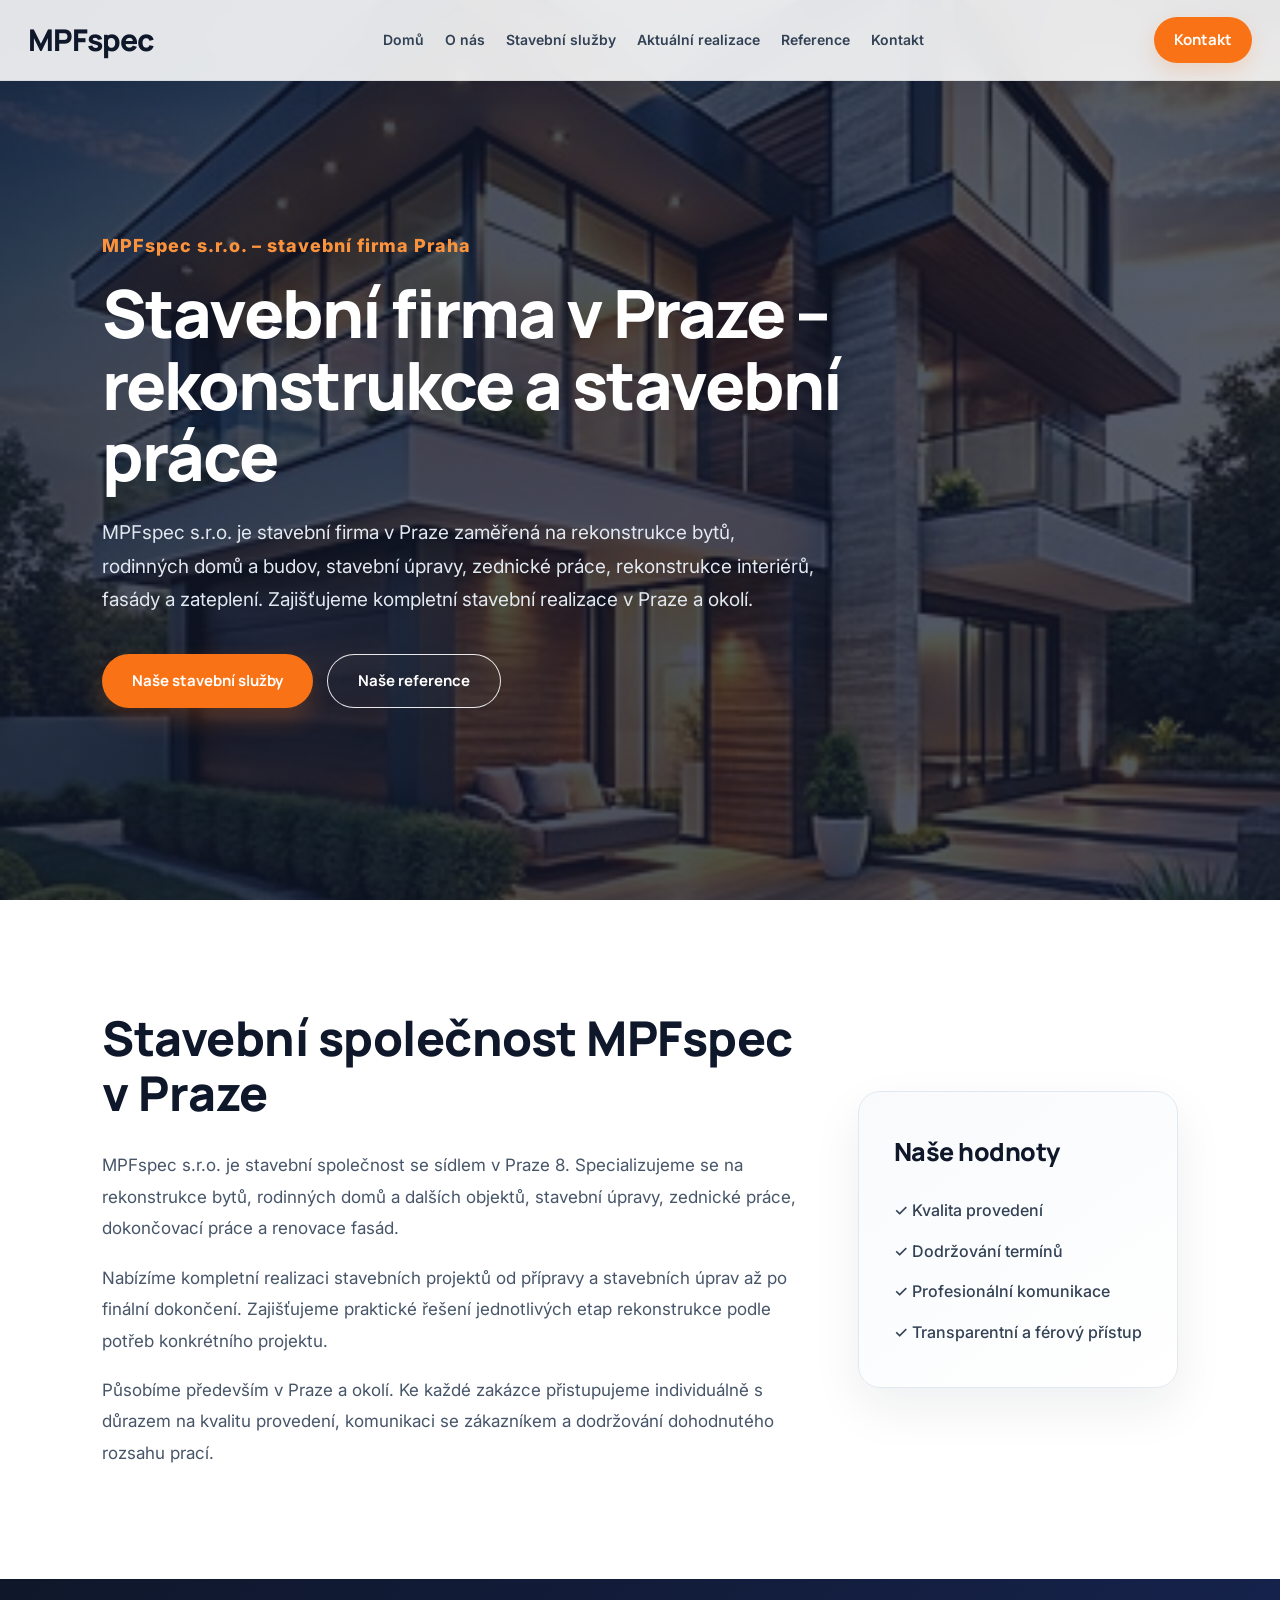
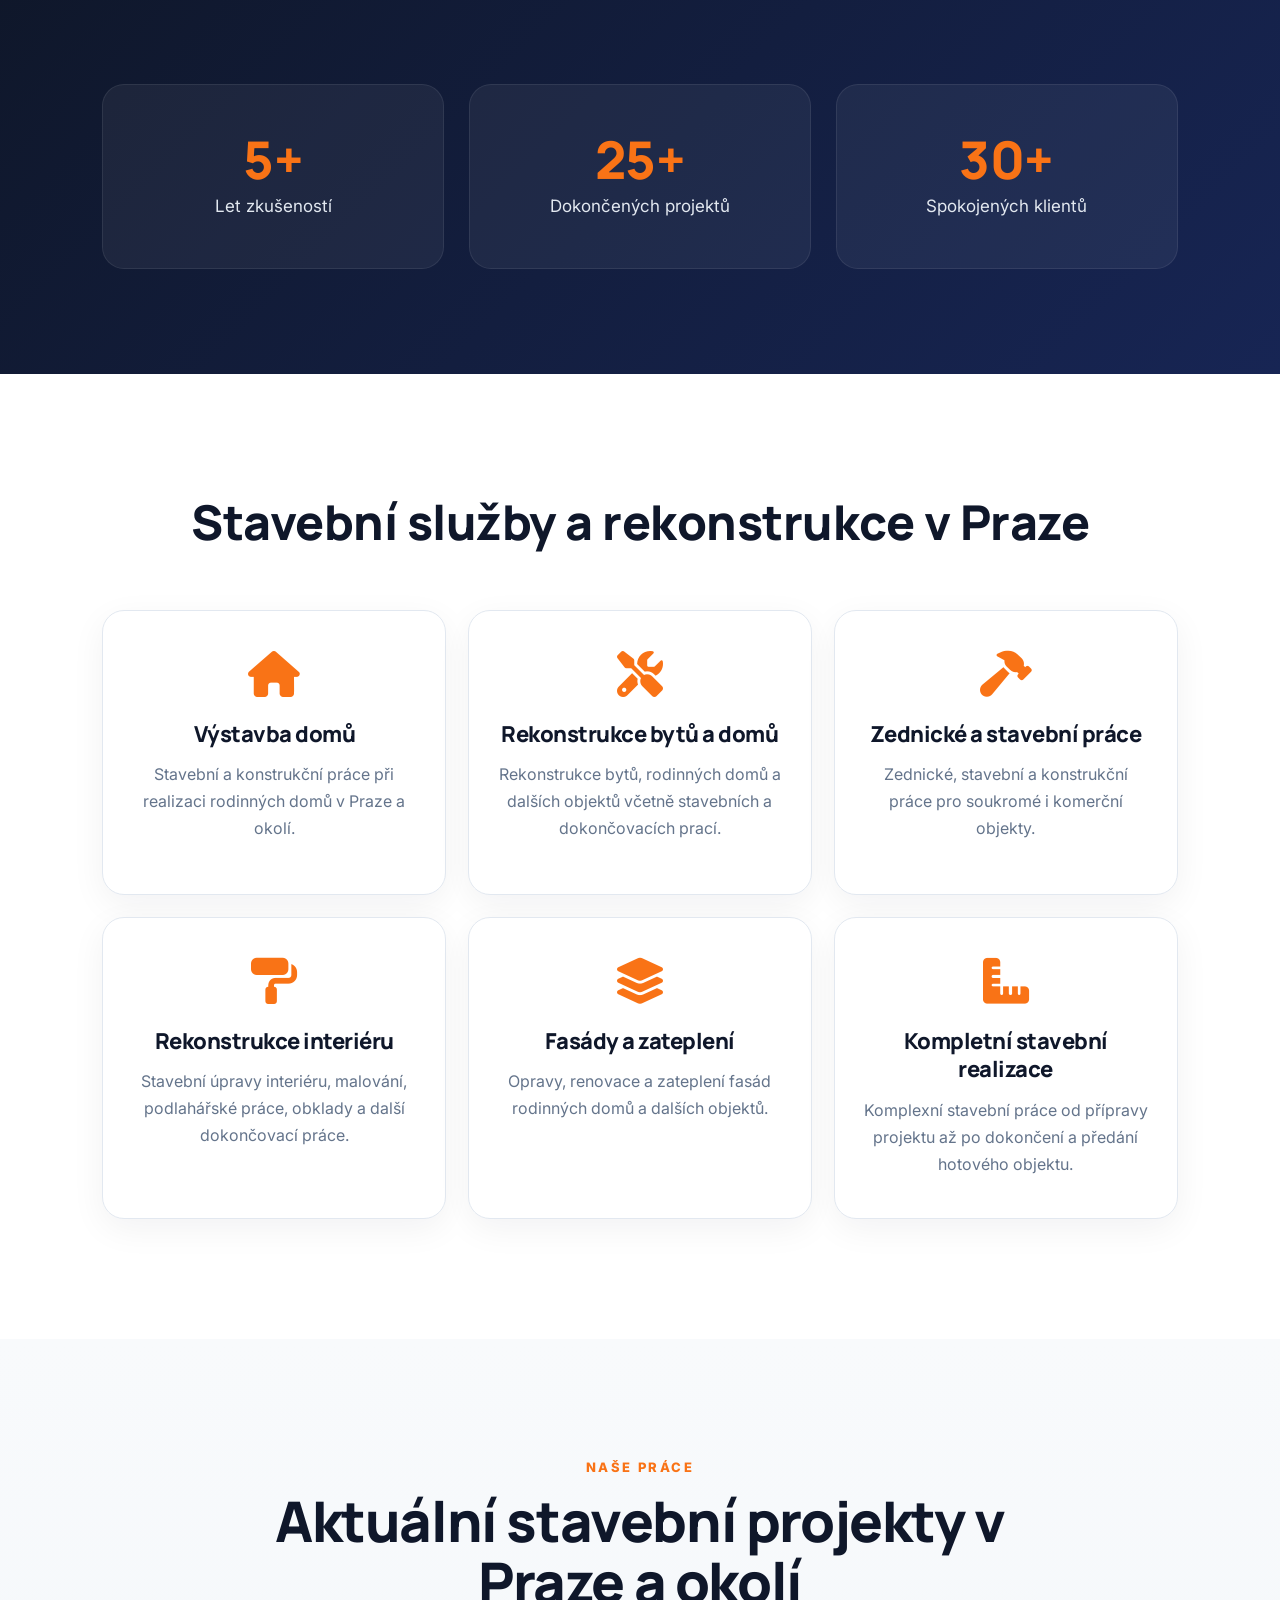
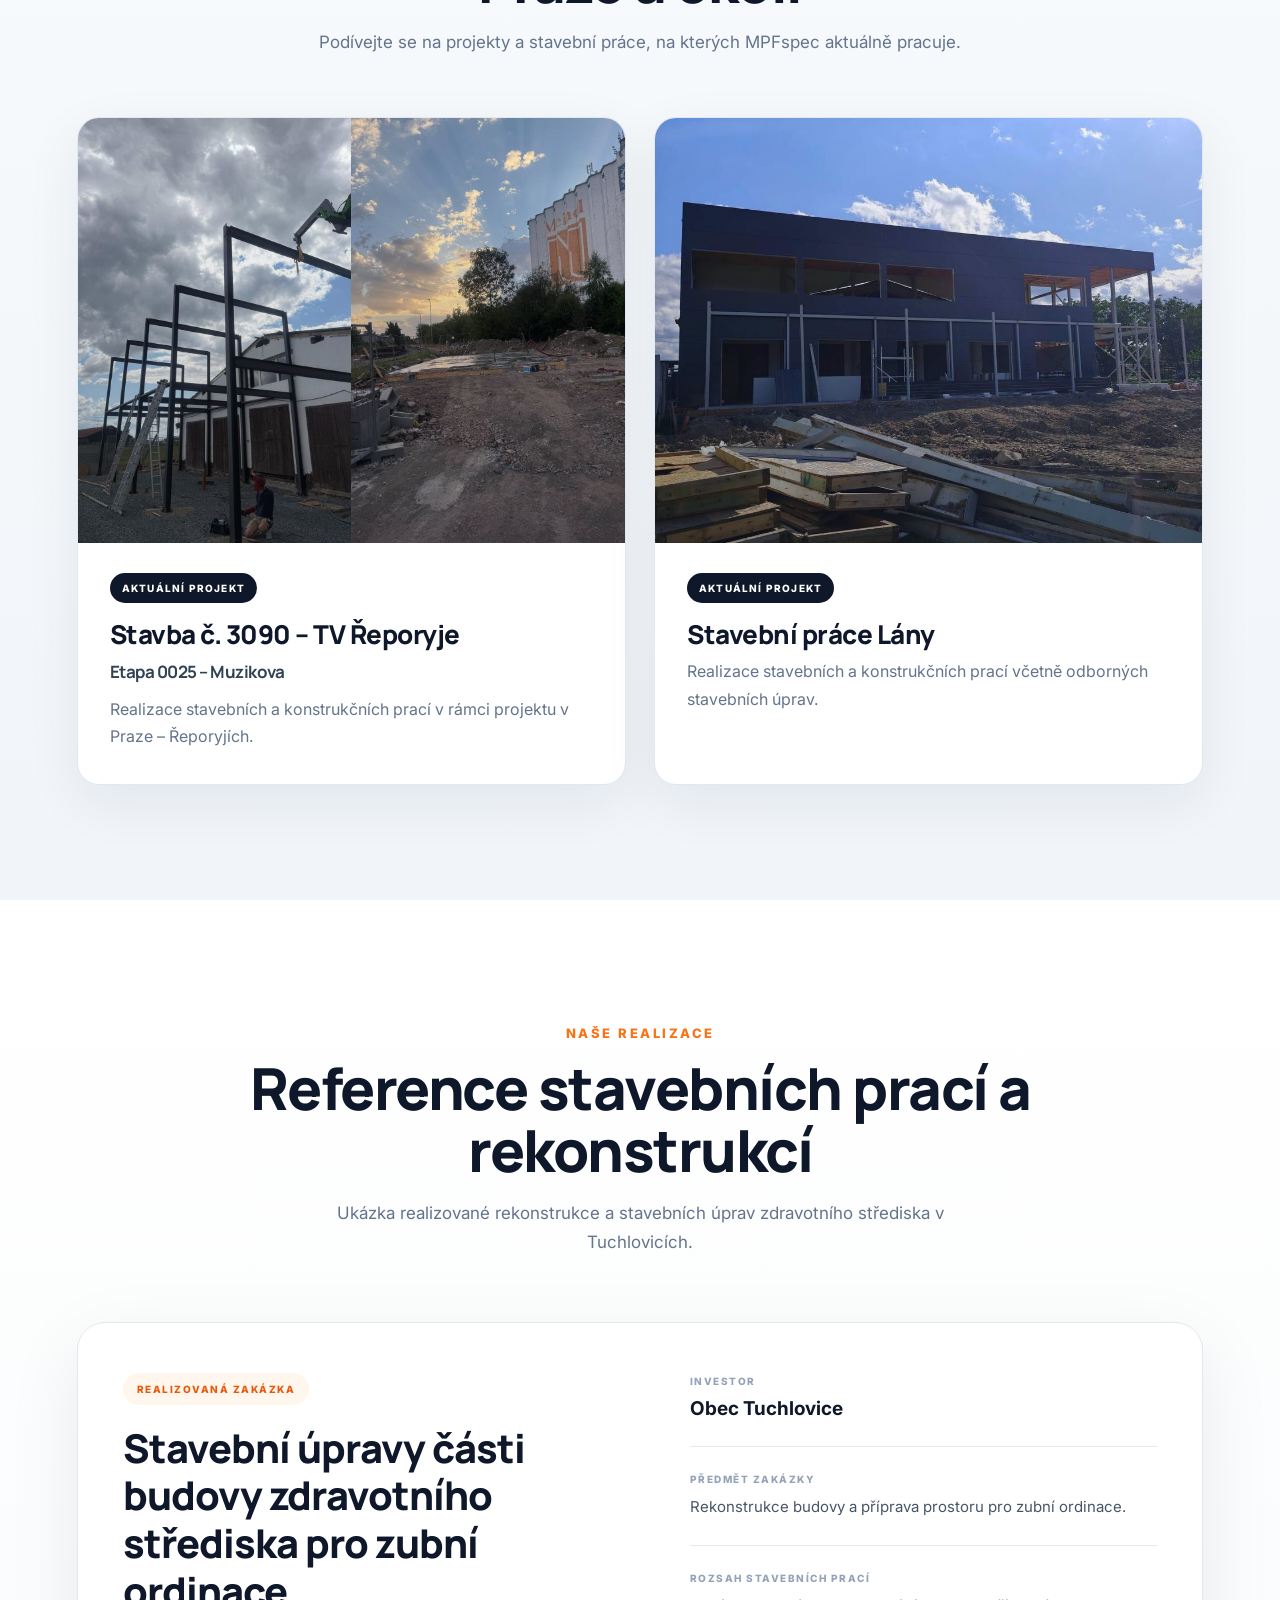
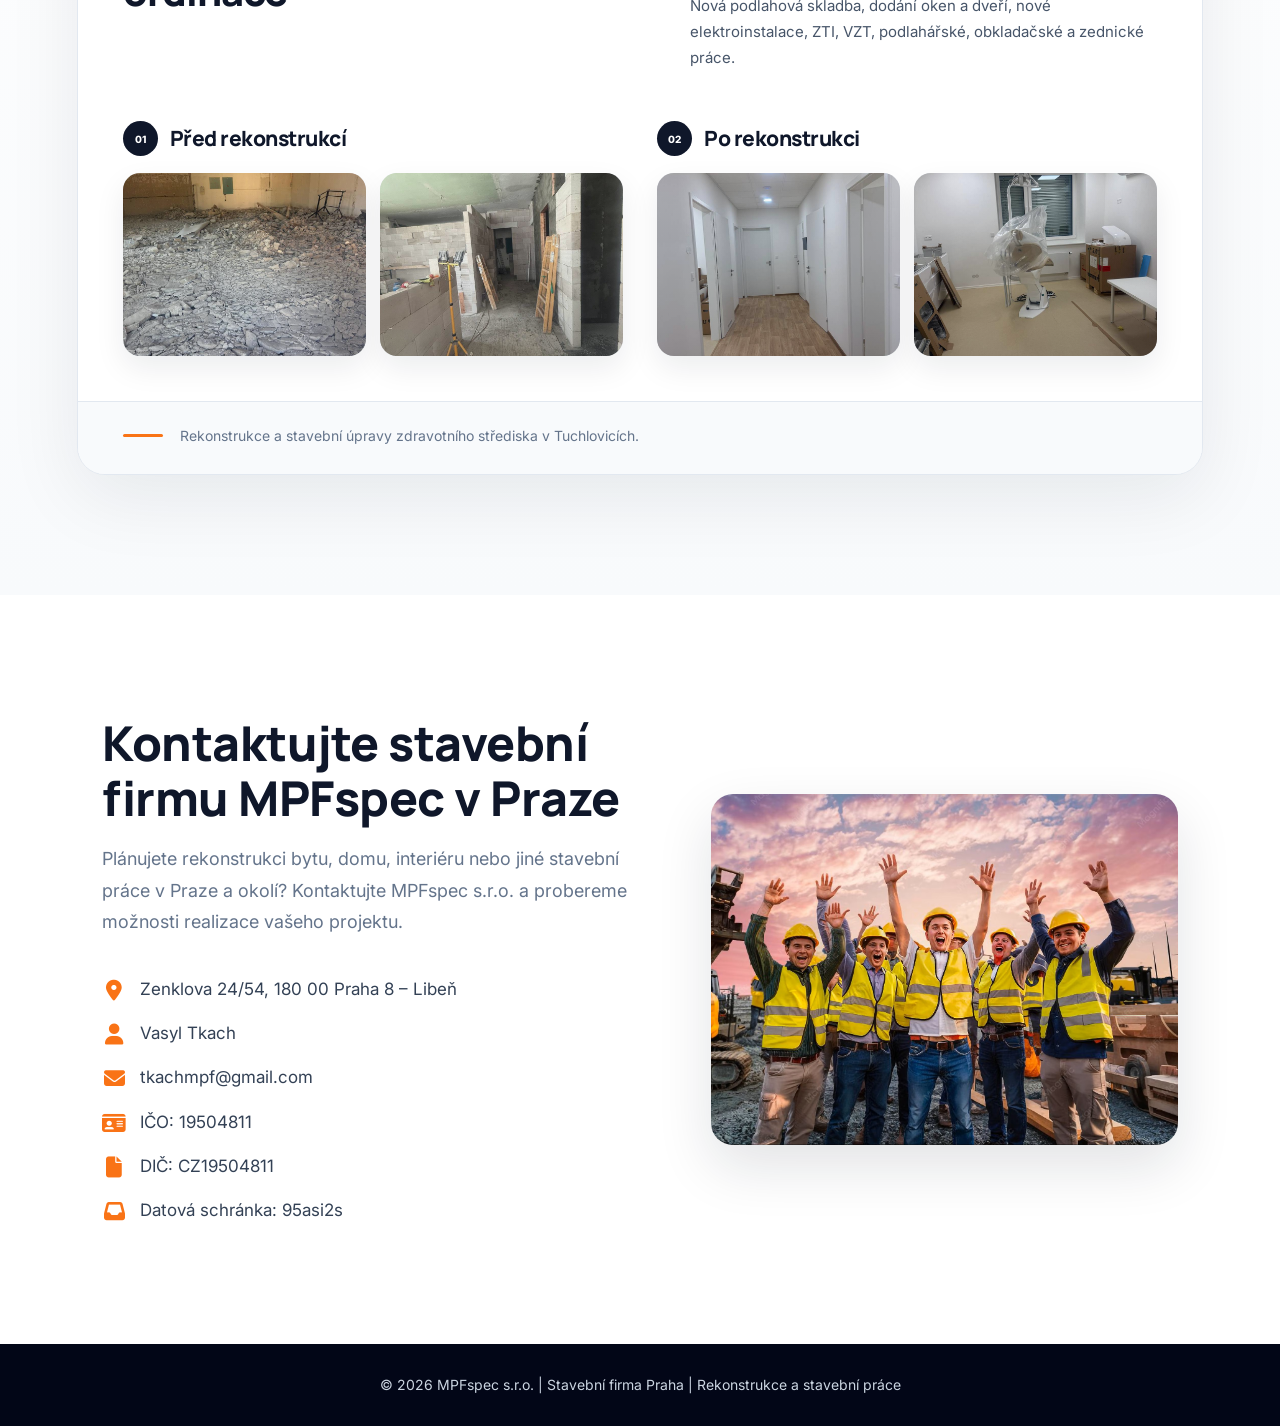
==== commit dd822eb9: "Js" ====
--- a/index.html
+++ b/index.html
@@ -1,1181 +1,1315 @@
 <!DOCTYPE html>
+
 <html lang="cs">
 
-<head>
-    <meta charset="UTF-8">
-
-    <meta name="viewport"
-        content="width=device-width, initial-scale=1.0">
-
-    <!-- =====================================================
-         SEO
-         ===================================================== -->
-
-    <title>
-        Stavební firma Praha | Rekonstrukce a stavební práce | MPFspec
-    </title>
-
-    <meta name="description"
-        content="MPFspec s.r.o. – stavební firma v Praze. Provádíme rekonstrukce bytů, domů a budov, stavební práce, rekonstrukce interiérů, fasád a kompletní stavební realizace v Praze a okolí.">
-
-    <meta name="author"
-        content="MPFspec s.r.o.">
-
-    <meta name="robots"
-        content="index, follow">
-
-    <link rel="canonical"
-        href="https://mpfspec.cz/">
-
-    <!-- =====================================================
-         OPEN GRAPH
-         ===================================================== -->
-
-    <meta property="og:type"
-        content="website">
-
-    <meta property="og:locale"
-        content="cs_CZ">
-
-    <meta property="og:site_name"
-        content="MPFspec s.r.o.">
-
-    <meta property="og:title"
-        content="Stavební firma Praha | MPFspec">
-
-    <meta property="og:description"
-        content="Stavební práce, rekonstrukce bytů, domů, interiérů a fasád v Praze a okolí. MPFspec s.r.o.">
-
-    <meta property="og:url"
-        content="https://mpfspec.cz/">
-
-    <meta property="og:image"
-        content="https://mpfspec.cz/images/about.jpg">
-
-    <meta property="og:image:alt"
-        content="MPFspec s.r.o. – stavební práce v Praze">
-
-    <!-- =====================================================
-         TWITTER / SOCIAL
-         ===================================================== -->
-
-    <meta name="twitter:card"
-        content="summary_large_image">
-
-    <meta name="twitter:title"
-        content="MPFspec s.r.o. | Stavební firma Praha">
-
-    <meta name="twitter:description"
-        content="Rekonstrukce bytů, domů, interiérů a fasád. Stavební práce v Praze a okolí.">
-
-    <meta name="twitter:image"
-        content="https://mpfspec.cz/images/about.jpg">
-
-    <meta name="theme-color"
-        content="#0f172a">
-
-    <!-- =====================================================
-         FAVICON
-         ===================================================== -->
-
-    <link rel="icon"
-        href="images/favicon.png"
-        type="image/png">
-
-    <!-- =====================================================
-         CSS
-         ===================================================== -->
-
-    <link rel="stylesheet"
-        href="style.css">
-
-    <!-- =====================================================
-         GOOGLE FONTS
-         ===================================================== -->
-
-    <link rel="preconnect"
-        href="https://fonts.googleapis.com">
-
-    <link rel="preconnect"
-        href="https://fonts.gstatic.com"
-        crossorigin>
-
-    <link href="https://fonts.googleapis.com/css2?family=Inter:wght@300;400;500;600;700;800&family=Manrope:wght@400;600;700;800&display=swap"
-        rel="stylesheet">
-
-    <!-- =====================================================
-         FONT AWESOME
-         ===================================================== -->
-
-    <link rel="stylesheet"
-        href="https://cdnjs.cloudflare.com/ajax/libs/font-awesome/6.5.0/css/all.min.css">
-
-    <!-- =====================================================
-         STRUCTURED DATA
-         ===================================================== -->
-
-    <script type="application/ld+json">
-    {
-        "@context": "https://schema.org",
-        "@graph": [
-
-            {
-                "@type": "GeneralContractor",
-                "@id": "https://mpfspec.cz/#business",
-
-                "name": "MPFspec s.r.o.",
-
-                "url": "https://mpfspec.cz/",
-
+<head> <meta charset="UTF-8">
+
+<meta name="viewport"
+      content="width=device-width, initial-scale=1.0">
+
+<!-- =====================================================
+     SEO
+     ===================================================== -->
+
+<title>MPFspec s.r.o. | Stavební firma Praha | Rekonstrukce a stavební práce</title>
+
+<meta name="description"
+      content="MPFspec s.r.o. je stavební firma v Praze. Provádíme rekonstrukce bytů, domů a budov, stavební práce, zednické práce, rekonstrukce interiérů, fasád a zateplení. Působíme v Praze a okolí.">
+
+<meta name="keywords"
+      content="stavební firma Praha, stavební práce Praha, rekonstrukce Praha, rekonstrukce bytů Praha, rekonstrukce domů Praha, zednické práce Praha, rekonstrukce interiéru Praha, fasády Praha, zateplení Praha, MPFspec">
+
+<meta name="author"
+      content="MPFspec s.r.o.">
+
+<meta name="robots"
+      content="index, follow, max-image-preview:large, max-snippet:-1, max-video-preview:-1">
+
+<meta name="googlebot"
+      content="index, follow, max-image-preview:large, max-snippet:-1, max-video-preview:-1">
+
+<link rel="canonical"
+      href="https://mpfspec.cz/">
+
+<link rel="alternate"
+      hreflang="cs"
+      href="https://mpfspec.cz/">
+
+<link rel="alternate"
+      hreflang="x-default"
+      href="https://mpfspec.cz/">
+
+<!-- =====================================================
+     OPEN GRAPH
+     ===================================================== -->
+
+<meta property="og:type"
+      content="website">
+
+<meta property="og:locale"
+      content="cs_CZ">
+
+<meta property="og:site_name"
+      content="MPFspec s.r.o.">
+
+<meta property="og:title"
+      content="MPFspec s.r.o. | Stavební firma Praha">
+
+<meta property="og:description"
+      content="Stavební firma v Praze – rekonstrukce bytů, domů a budov, stavební práce, zednické práce, interiéry, fasády a kompletní realizace staveb.">
+
+<meta property="og:url"
+      content="https://mpfspec.cz/">
+
+<meta property="og:image"
+      content="https://mpfspec.cz/images/about.jpg">
+
+<meta property="og:image:alt"
+      content="MPFspec s.r.o. – stavební firma a stavební práce v Praze">
+
+<meta property="og:image:type"
+      content="image/jpeg">
+
+<!-- =====================================================
+     TWITTER / SOCIAL
+     ===================================================== -->
+
+<meta name="twitter:card"
+      content="summary_large_image">
+
+<meta name="twitter:title"
+      content="MPFspec s.r.o. | Stavební firma Praha">
+
+<meta name="twitter:description"
+      content="Rekonstrukce bytů, domů a budov, stavební práce, zednické práce, interiéry, fasády a zateplení v Praze a okolí.">
+
+<meta name="twitter:image"
+      content="https://mpfspec.cz/images/about.jpg">
+
+<!-- =====================================================
+     LOCAL SEO
+     ===================================================== -->
+
+<meta name="geo.region"
+      content="CZ-10">
+
+<meta name="geo.placename"
+      content="Praha">
+
+<meta name="ICBM"
+      content="50.116, 14.465">
+
+<!-- =====================================================
+     THEME
+     ===================================================== -->
+
+<meta name="theme-color"
+      content="#0f172a">
+
+<!-- =====================================================
+     FAVICON
+     ===================================================== -->
+
+<link rel="icon"
+      href="images/favicon.png"
+      type="image/png">
+
+<!-- =====================================================
+     CSS
+     ===================================================== -->
+
+<link rel="stylesheet"
+      href="style.css">
+
+<!-- =====================================================
+     GOOGLE FONTS
+     ===================================================== -->
+
+<link rel="preconnect"
+      href="https://fonts.googleapis.com">
+
+<link rel="preconnect"
+      href="https://fonts.gstatic.com"
+      crossorigin>
+
+<link href="https://fonts.googleapis.com/css2?family=Inter:wght@300;400;500;600;700;800&family=Manrope:wght@400;600;700;800&display=swap"
+      rel="stylesheet">
+
+<!-- =====================================================
+     FONT AWESOME
+     ===================================================== -->
+
+<link rel="stylesheet"
+      href="https://cdnjs.cloudflare.com/ajax/libs/font-awesome/6.5.0/css/all.min.css">
+
+<!-- =====================================================
+     STRUCTURED DATA / SCHEMA.ORG
+     ===================================================== -->
+
+<script type="application/ld+json">
+{
+    "@context": "https://schema.org",
+    "@graph": [
+
+        {
+            "@type": "GeneralContractor",
+            "@id": "https://mpfspec.cz/#business",
+            "name": "MPFspec s.r.o.",
+            "url": "https://mpfspec.cz/",
+            "logo": "https://mpfspec.cz/images/favicon.png",
+            "image": "https://mpfspec.cz/images/about.jpg",
+            "email": "tkachmpf@gmail.com",
+            "description": "MPFspec s.r.o. je stavební firma v Praze zaměřená na rekonstrukce bytů, domů a budov, stavební práce, zednické práce, rekonstrukce interiérů, fasády, zateplení a kompletní realizace stavebních projektů.",
+
+            "address": {
+                "@type": "PostalAddress",
+                "streetAddress": "Zenklova 24/54",
+                "postalCode": "180 00",
+                "addressLocality": "Praha 8 – Libeň",
+                "addressRegion": "Hlavní město Praha",
+                "addressCountry": "CZ"
+            },
+
+            "areaServed": [
+                {
+                    "@type": "City",
+                    "name": "Praha"
+                },
+                {
+                    "@type": "AdministrativeArea",
+                    "name": "Středočeský kraj"
+                },
+                {
+                    "@type": "Place",
+                    "name": "Řeporyje"
+                },
+                {
+                    "@type": "Place",
+                    "name": "Lány"
+                },
+                {
+                    "@type": "Place",
+                    "name": "Tuchlovice"
+                }
+            ],
+
+            "identifier": {
+                "@type": "PropertyValue",
+                "propertyID": "IČO",
+                "value": "19504811"
+            },
+
+            "taxID": "CZ19504811",
+
+            "contactPoint": {
+                "@type": "ContactPoint",
+                "contactType": "customer service",
                 "email": "tkachmpf@gmail.com",
-
-                "description": "Stavební firma v Praze zaměřená na rekonstrukce bytů, domů a budov, stavební práce, rekonstrukce interiérů, fasád a kompletní realizace stavebních projektů.",
-
-                "address": {
-                    "@type": "PostalAddress",
-                    "streetAddress": "Zenklova 24/54",
-                    "postalCode": "180 00",
-                    "addressLocality": "Praha 8",
-                    "addressCountry": "CZ"
+                "availableLanguage": [
+                    "cs"
+                ]
+            },
+
+            "knowsAbout": [
+                "Stavební práce",
+                "Rekonstrukce bytů",
+                "Rekonstrukce domů",
+                "Rekonstrukce budov",
+                "Zednické práce",
+                "Rekonstrukce interiérů",
+                "Fasády",
+                "Zateplení",
+                "Dokončovací práce"
+            ]
+        },
+
+        {
+            "@type": "WebSite",
+            "@id": "https://mpfspec.cz/#website",
+            "url": "https://mpfspec.cz/",
+            "name": "MPFspec s.r.o.",
+            "description": "Stavební firma Praha – rekonstrukce a stavební práce",
+            "publisher": {
+                "@id": "https://mpfspec.cz/#business"
+            },
+            "inLanguage": "cs-CZ"
+        },
+
+        {
+            "@type": "WebPage",
+            "@id": "https://mpfspec.cz/#webpage",
+            "url": "https://mpfspec.cz/",
+            "name": "MPFspec s.r.o. | Stavební firma Praha | Rekonstrukce a stavební práce",
+            "description": "Stavební firma MPFspec v Praze. Rekonstrukce bytů, domů a budov, stavební práce, zednické práce, interiéry, fasády a zateplení.",
+            "isPartOf": {
+                "@id": "https://mpfspec.cz/#website"
+            },
+            "about": {
+                "@id": "https://mpfspec.cz/#business"
+            },
+            "inLanguage": "cs-CZ",
+            "primaryImageOfPage": {
+                "@type": "ImageObject",
+                "url": "https://mpfspec.cz/images/about.jpg"
+            }
+        },
+
+        {
+            "@type": "Service",
+            "@id": "https://mpfspec.cz/#construction",
+            "name": "Stavební práce v Praze",
+            "description": "Stavební a konstrukční práce pro rodinné domy, byty a komerční objekty.",
+            "provider": {
+                "@id": "https://mpfspec.cz/#business"
+            },
+            "areaServed": {
+                "@type": "City",
+                "name": "Praha"
+            },
+            "serviceType": "Stavební práce"
+        },
+
+        {
+            "@type": "Service",
+            "@id": "https://mpfspec.cz/#reconstruction",
+            "name": "Rekonstrukce bytů a domů v Praze",
+            "description": "Kompletní rekonstrukce bytů, rodinných domů a dalších objektů včetně stavebních a dokončovacích prací.",
+            "provider": {
+                "@id": "https://mpfspec.cz/#business"
+            },
+            "areaServed": {
+                "@type": "City",
+                "name": "Praha"
+            },
+            "serviceType": "Rekonstrukce"
+        },
+
+        {
+            "@type": "Service",
+            "@id": "https://mpfspec.cz/#masonry",
+            "name": "Zednické práce v Praze",
+            "description": "Zednické, stavební a konstrukční práce pro soukromé i komerční objekty.",
+            "provider": {
+                "@id": "https://mpfspec.cz/#business"
+            },
+            "areaServed": {
+                "@type": "City",
+                "name": "Praha"
+            },
+            "serviceType": "Zednické práce"
+        },
+
+        {
+            "@type": "Service",
+            "@id": "https://mpfspec.cz/#interior",
+            "name": "Rekonstrukce interiérů v Praze",
+            "description": "Stavební úpravy interiérů, malování, podlahářské práce, obklady a dokončovací práce.",
+            "provider": {
+                "@id": "https://mpfspec.cz/#business"
+            },
+            "areaServed": {
+                "@type": "City",
+                "name": "Praha"
+            },
+            "serviceType": "Rekonstrukce interiéru"
+        },
+
+        {
+            "@type": "Service",
+            "@id": "https://mpfspec.cz/#facades",
+            "name": "Fasády a zateplení v Praze",
+            "description": "Opravy, renovace a zateplení fasád rodinných domů a dalších objektů.",
+            "provider": {
+                "@id": "https://mpfspec.cz/#business"
+            },
+            "areaServed": {
+                "@type": "City",
+                "name": "Praha"
+            },
+            "serviceType": "Fasády a zateplení"
+        },
+
+        {
+            "@type": "BreadcrumbList",
+            "@id": "https://mpfspec.cz/#breadcrumb",
+            "itemListElement": [
+                {
+                    "@type": "ListItem",
+                    "position": 1,
+                    "name": "Domů",
+                    "item": "https://mpfspec.cz/"
                 },
-
-                "areaServed": [
-                    {
-                        "@type": "City",
-                        "name": "Praha"
-                    },
-                    {
-                        "@type": "AdministrativeArea",
-                        "name": "Středočeský kraj"
-                    }
-                ],
-
-                "identifier": {
-                    "@type": "PropertyValue",
-                    "propertyID": "IČO",
-                    "value": "19504811"
+                {
+                    "@type": "ListItem",
+                    "position": 2,
+                    "name": "Stavební služby",
+                    "item": "https://mpfspec.cz/#services"
+                },
+                {
+                    "@type": "ListItem",
+                    "position": 3,
+                    "name": "Reference",
+                    "item": "https://mpfspec.cz/#projects"
+                },
+                {
+                    "@type": "ListItem",
+                    "position": 4,
+                    "name": "Kontakt",
+                    "item": "https://mpfspec.cz/#contact"
                 }
-            },
-
-            {
-                "@type": "WebSite",
-                "@id": "https://mpfspec.cz/#website",
-
-                "url": "https://mpfspec.cz/",
-
-                "name": "MPFspec s.r.o.",
-
-                "description": "Stavební firma Praha – rekonstrukce a stavební práce",
-
-                "publisher": {
-                    "@id": "https://mpfspec.cz/#business"
-                },
-
-                "inLanguage": "cs-CZ"
-            }
-
-        ]
-    }
-    </script>
+            ]
+        }
+
+    ]
+}
+</script>
 
 </head>
 
-
 <body>
 
-<!-- =========================================================
-     HEADER
-     ========================================================= -->
+<!-- ========================================================= HEADER ========================================================= -->
 
 <header>
 
-    <nav class="navbar"
-        aria-label="Hlavní navigace">
-
-        <a href="#home"
-            class="logo"
-            aria-label="MPFspec – stavební firma Praha">
-
-            MPFspec
+<nav class="navbar"
+     aria-label="Hlavní navigace">
+
+    <a href="#home"
+       class="logo"
+       aria-label="MPFspec – stavební firma Praha">
+
+        MPFspec
+
+    </a>
+
+
+    <ul class="nav-links">
+
+        <li>
+            <a href="#home">
+                Domů
+            </a>
+        </li>
+
+        <li>
+            <a href="#about">
+                O nás
+            </a>
+        </li>
+
+        <li>
+            <a href="#services">
+                Stavební služby
+            </a>
+        </li>
+
+        <li>
+            <a href="#projekty">
+                Aktuální realizace
+            </a>
+        </li>
+
+        <li>
+            <a href="#projects">
+                Reference
+            </a>
+        </li>
+
+        <li>
+            <a href="#contact">
+                Kontakt
+            </a>
+        </li>
+
+    </ul>
+
+
+    <a href="#contact"
+       class="nav-btn"
+       aria-label="Kontaktovat stavební firmu MPFspec">
+
+        Kontakt
+
+    </a>
+
+
+    <button
+        class="burger"
+        type="button"
+        aria-label="Otevřít menu"
+        aria-expanded="false"
+        aria-controls="mobile-menu">
+
+        <span></span>
+        <span></span>
+        <span></span>
+
+    </button>
+
+</nav>
+
+
+<!-- MOBILE MENU -->
+
+<div class="mobile-menu"
+     id="mobile-menu"
+     aria-label="Mobilní navigace">
+
+    <a href="#home">
+        Domů
+    </a>
+
+    <a href="#about">
+        O nás
+    </a>
+
+    <a href="#services">
+        Stavební služby
+    </a>
+
+    <a href="#projekty">
+        Aktuální realizace
+    </a>
+
+    <a href="#projects">
+        Reference
+    </a>
+
+    <a href="#contact">
+        Kontakt
+    </a>
+
+</div>
+
+</header>
+
+<!-- ========================================================= MAIN ========================================================= -->
+
+<main>
+
+<!-- ========================================================= HERO ========================================================= -->
+
+<section class="hero" id="home" aria-labelledby="hero-title">
+
+<div class="hero-content">
+
+    <span class="hero-tag">
+        MPFspec s.r.o. – stavební firma Praha
+    </span>
+
+
+    <h1 id="hero-title">
+        Stavební firma v Praze –
+        rekonstrukce a stavební práce
+    </h1>
+
+
+    <p>
+        MPFspec s.r.o. je stavební firma v Praze
+        zaměřená na rekonstrukce bytů, rodinných domů
+        a budov, stavební úpravy, zednické práce,
+        rekonstrukce interiérů, fasády a zateplení.
+        Zajišťujeme kompletní stavební realizace
+        v Praze a okolí.
+    </p>
+
+
+    <div class="buttons">
+
+        <a href="#services"
+           class="btn"
+           aria-label="Prohlédnout stavební služby MPFspec">
+
+            Naše stavební služby
 
         </a>
 
 
-        <ul class="nav-links">
-
-            <li>
-                <a href="#home">
-                    Domů
-                </a>
-            </li>
-
-            <li>
-                <a href="#about">
-                    O nás
-                </a>
-            </li>
-
-            <li>
-                <a href="#services">
-                    Stavební služby
-                </a>
-            </li>
-
-            <li>
-                <a href="#projekty">
-                    Aktuální realizace
-                </a>
-            </li>
-
-            <li>
-                <a href="#projects">
-                    Reference
-                </a>
-            </li>
-
-            <li>
-                <a href="#contact">
-                    Kontakt
-                </a>
-            </li>
-
-        </ul>
-
-
-        <a href="#contact"
-            class="nav-btn">
-
-            Kontakt
+        <a href="#projects"
+           class="btn-outline"
+           aria-label="Prohlédnout reference stavebních prací">
+
+            Naše reference
 
         </a>
 
-
-        <button
-            class="burger"
-            type="button"
-            aria-label="Otevřít menu"
-            aria-expanded="false"
-            aria-controls="mobile-menu">
-
-            <span></span>
-            <span></span>
-            <span></span>
-
-        </button>
-
-    </nav>
-
-
-    <!-- MOBILE MENU -->
-
-    <div class="mobile-menu"
-        id="mobile-menu">
-
-        <a href="#home">
-            Domů
-        </a>
-
-        <a href="#about">
-            O nás
-        </a>
-
-        <a href="#services">
-            Stavební služby
-        </a>
-
-        <a href="#projekty">
-            Aktuální realizace
-        </a>
-
-        <a href="#projects">
-            Reference
-        </a>
-
-        <a href="#contact">
-            Kontakt
-        </a>
-
     </div>
 
-</header>
-
-
-<!-- =========================================================
-     MAIN
-     ========================================================= -->
-
-<main>
-
-
-<!-- =========================================================
-     HERO
-     ========================================================= -->
-
-<section
-    class="hero"
-    id="home"
-    aria-labelledby="hero-title">
-
-    <div class="hero-content">
-
-        <span class="hero-tag">
-            MPFspec s.r.o.
-        </span>
-
-
-        <h1 id="hero-title">
-            Stavební firma v Praze –
-            rekonstrukce a stavební práce
-        </h1>
-
-
-        <p>
-            MPFspec s.r.o. je stavební firma v Praze
-            zaměřená na rekonstrukce bytů, rodinných domů
-            a budov, stavební úpravy, rekonstrukce interiérů
-            a fasád. Zajišťujeme kompletní stavební realizace
-            v Praze a okolí.
-        </p>
-
-
-        <div class="buttons">
-
-            <a href="#services"
-                class="btn">
-
-                Naše stavební služby
-
-            </a>
-
-
-            <a href="#projects"
-                class="btn-outline">
-
-                Naše reference
-
-            </a>
+</div>
+
+</section>
+
+<!-- ========================================================= ABOUT ========================================================= -->
+
+<section id="about" aria-labelledby="about-title">
+
+<div class="container">
+
+    <div class="about-text">
+
+        <h2 id="about-title">
+            Stavební společnost MPFspec v Praze
+        </h2>
+
+
+        <p>
+            MPFspec s.r.o. je stavební společnost
+            se sídlem v Praze 8. Specializujeme se
+            na rekonstrukce bytů, rodinných domů
+            a dalších objektů, stavební úpravy,
+            zednické práce, dokončovací práce
+            a renovace fasád.
+        </p>
+
+
+        <p>
+            Nabízíme kompletní realizaci stavebních
+            projektů od přípravy a stavebních úprav
+            až po finální dokončení. Zajišťujeme
+            praktické řešení jednotlivých etap
+            rekonstrukce podle potřeb konkrétního
+            projektu.
+        </p>
+
+
+        <p>
+            Působíme především v Praze a okolí.
+            Ke každé zakázce přistupujeme individuálně
+            s důrazem na kvalitu provedení,
+            komunikaci se zákazníkem a dodržování
+            dohodnutého rozsahu prací.
+        </p>
+
+    </div>
+
+
+    <div class="info-box">
+
+        <h3>
+            Naše hodnoty
+        </h3>
+
+        <p>
+            ✓ Kvalita provedení
+        </p>
+
+        <p>
+            ✓ Dodržování termínů
+        </p>
+
+        <p>
+            ✓ Profesionální komunikace
+        </p>
+
+        <p>
+            ✓ Transparentní a férový přístup
+        </p>
+
+    </div>
+
+</div>
+
+</section>
+
+<!-- ========================================================= STATISTICS ========================================================= -->
+
+<section class="statistics" aria-label="MPFspec v číslech">
+
+<div class="stats-container">
+
+    <div class="stat-item">
+
+        <h3>
+            5+
+        </h3>
+
+        <p>
+            Let zkušeností
+        </p>
+
+    </div>
+
+
+    <div class="stat-item">
+
+        <h3>
+            25+
+        </h3>
+
+        <p>
+            Dokončených projektů
+        </p>
+
+    </div>
+
+
+    <div class="stat-item">
+
+        <h3>
+            30+
+        </h3>
+
+        <p>
+            Spokojených klientů
+        </p>
+
+    </div>
+
+</div>
+
+</section>
+
+<!-- ========================================================= SERVICES ========================================================= -->
+
+<section id="services" aria-labelledby="services-title">
+
+<h2 id="services-title">
+    Stavební služby a rekonstrukce v Praze
+</h2>
+
+
+<div class="cards">
+
+
+    <!-- SERVICE 1 -->
+
+    <article class="card">
+
+        <i
+            class="fa-solid fa-house"
+            aria-hidden="true">
+        </i>
+
+        <h3>
+            Výstavba domů
+        </h3>
+
+        <p>
+            Stavební a konstrukční práce při realizaci
+            rodinných domů v Praze a okolí.
+        </p>
+
+    </article>
+
+
+    <!-- SERVICE 2 -->
+
+    <article class="card">
+
+        <i
+            class="fa-solid fa-screwdriver-wrench"
+            aria-hidden="true">
+        </i>
+
+        <h3>
+            Rekonstrukce bytů a domů
+        </h3>
+
+        <p>
+            Rekonstrukce bytů, rodinných domů
+            a dalších objektů včetně stavebních
+            a dokončovacích prací.
+        </p>
+
+    </article>
+
+
+    <!-- SERVICE 3 -->
+
+    <article class="card">
+
+        <i
+            class="fa-solid fa-hammer"
+            aria-hidden="true">
+        </i>
+
+        <h3>
+            Zednické a stavební práce
+        </h3>
+
+        <p>
+            Zednické, stavební a konstrukční práce
+            pro soukromé i komerční objekty.
+        </p>
+
+    </article>
+
+
+    <!-- SERVICE 4 -->
+
+    <article class="card">
+
+        <i
+            class="fa-solid fa-paint-roller"
+            aria-hidden="true">
+        </i>
+
+        <h3>
+            Rekonstrukce interiéru
+        </h3>
+
+        <p>
+            Stavební úpravy interiéru, malování,
+            podlahářské práce, obklady a další
+            dokončovací práce.
+        </p>
+
+    </article>
+
+
+    <!-- SERVICE 5 -->
+
+    <article class="card">
+
+        <i
+            class="fa-solid fa-layer-group"
+            aria-hidden="true">
+        </i>
+
+        <h3>
+            Fasády a zateplení
+        </h3>
+
+        <p>
+            Opravy, renovace a zateplení fasád
+            rodinných domů a dalších objektů.
+        </p>
+
+    </article>
+
+
+    <!-- SERVICE 6 -->
+
+    <article class="card">
+
+        <i
+            class="fa-solid fa-ruler-combined"
+            aria-hidden="true">
+        </i>
+
+        <h3>
+            Kompletní stavební realizace
+        </h3>
+
+        <p>
+            Komplexní stavební práce od přípravy
+            projektu až po dokončení a předání
+            hotového objektu.
+        </p>
+
+    </article>
+
+
+</div>
+
+</section>
+
+<!-- ========================================================= CURRENT PROJECTS ========================================================= -->
+
+<section class="current-projects" id="projekty" aria-labelledby="current-projects-title">
+
+<div class="section-title">
+
+    <span>
+        NAŠE PRÁCE
+    </span>
+
+
+    <h2 id="current-projects-title">
+        Aktuální stavební projekty v Praze a okolí
+    </h2>
+
+
+    <p>
+        Podívejte se na projekty a stavební práce,
+        na kterých MPFspec aktuálně pracuje.
+    </p>
+
+</div>
+
+
+<div class="current-projects-grid">
+
+
+    <!-- PROJECT 1 -->
+
+    <article class="current-project">
+
+        <div class="current-project-images">
+
+            <div class="current-project-image">
+
+                <img
+                    src="images/reporyje-1.jpg"
+                    alt="Stavební práce MPFspec v Praze Řeporyjích – projekt Muzikova"
+                    loading="lazy"
+                    decoding="async">
+
+            </div>
+
+
+            <div class="current-project-image">
+
+                <img
+                    src="images/reporyje-2.jpg"
+                    alt="Realizace stavebních prací MPFspec v Praze Řeporyjích"
+                    loading="lazy"
+                    decoding="async">
+
+            </div>
 
         </div>
 
+
+        <div class="current-project-content">
+
+            <span class="project-status">
+                AKTUÁLNÍ PROJEKT
+            </span>
+
+
+            <h3>
+                Stavba č. 3090 – TV Řeporyje
+            </h3>
+
+
+            <h4 class="project-stage">
+                Etapa 0025 – Muzikova
+            </h4>
+
+
+            <p>
+                Realizace stavebních a konstrukčních
+                prací v rámci projektu v Praze –
+                Řeporyjích.
+            </p>
+
+        </div>
+
+    </article>
+
+
+    <!-- PROJECT 2 -->
+
+    <article class="current-project">
+
+        <div class="current-project-images">
+
+            <div class="current-project-image">
+
+                <img
+                    src="images/lany.jpg"
+                    alt="Stavební a konstrukční práce MPFspec v obci Lány"
+                    loading="lazy"
+                    decoding="async">
+
+            </div>
+
+        </div>
+
+
+        <div class="current-project-content">
+
+            <span class="project-status">
+                AKTUÁLNÍ PROJEKT
+            </span>
+
+
+            <h3>
+                Stavební práce Lány
+            </h3>
+
+
+            <p>
+                Realizace stavebních a konstrukčních
+                prací včetně odborných stavebních úprav.
+            </p>
+
+        </div>
+
+    </article>
+
+
+</div>
+
+</section>
+
+<!-- ========================================================= REFERENCES ========================================================= -->
+
+<section class="references" id="projects" aria-labelledby="references-title">
+
+<div class="references-header">
+
+    <span>
+        NAŠE REALIZACE
+    </span>
+
+
+    <h2 id="references-title">
+        Reference stavebních prací a rekonstrukcí
+    </h2>
+
+
+    <p>
+        Ukázka realizované rekonstrukce a stavebních
+        úprav zdravotního střediska v Tuchlovicích.
+    </p>
+
+</div>
+
+
+<article class="reference-card">
+
+
+    <div class="reference-main">
+
+
+        <div class="reference-heading">
+
+            <span class="reference-label">
+                REALIZOVANÁ ZAKÁZKA
+            </span>
+
+
+            <h3>
+                Stavební úpravy části budovy
+                zdravotního střediska
+                pro zubní ordinace
+            </h3>
+
+        </div>
+
+
+        <div class="reference-details">
+
+
+            <div class="reference-detail">
+
+                <span>
+                    Investor
+                </span>
+
+                <strong>
+                    Obec Tuchlovice
+                </strong>
+
+            </div>
+
+
+            <div class="reference-detail">
+
+                <span>
+                    Předmět zakázky
+                </span>
+
+                <p>
+                    Rekonstrukce budovy a příprava
+                    prostoru pro zubní ordinace.
+                </p>
+
+            </div>
+
+
+            <div class="reference-detail">
+
+                <span>
+                    Rozsah stavebních prací
+                </span>
+
+                <p>
+                    Nová podlahová skladba, dodání oken
+                    a dveří, nové elektroinstalace,
+                    ZTI, VZT, podlahářské, obkladačské
+                    a zednické práce.
+                </p>
+
+            </div>
+
+
+        </div>
+
     </div>
 
-</section>
-
-
-<!-- =========================================================
-     ABOUT
-     ========================================================= -->
-
-<section
-    id="about"
-    aria-labelledby="about-title">
-
-    <div class="container">
-
-        <div class="about-text">
-
-            <h2 id="about-title">
-                Stavební společnost MPFspec v Praze
-            </h2>
-
-
-            <p>
-                MPFspec s.r.o. je stavební společnost
-                se sídlem v Praze 8. Specializujeme se
-                na rekonstrukce bytů, rodinných domů
-                a dalších objektů, stavební úpravy,
-                zednické práce, dokončovací práce
-                a renovace fasád.
-            </p>
-
-
-            <p>
-                Nabízíme kompletní realizaci stavebních
-                projektů od přípravy a stavebních úprav
-                až po finální dokončení. Zajišťujeme
-                praktické řešení jednotlivých etap
-                rekonstrukce podle potřeb konkrétního
-                projektu.
-            </p>
-
-
-            <p>
-                Působíme především v Praze a okolí.
-                Ke každé zakázce přistupujeme individuálně
-                s důrazem na kvalitu provedení,
-                komunikaci se zákazníkem a dodržování
-                dohodnutého rozsahu prací.
-            </p>
-
-        </div>
-
-
-        <div class="info-box">
-
-            <h3>
-                Naše hodnoty
-            </h3>
-
-            <p>
-                ✓ Kvalita provedení
-            </p>
-
-            <p>
-                ✓ Dodržování termínů
-            </p>
-
-            <p>
-                ✓ Profesionální komunikace
-            </p>
-
-            <p>
-                ✓ Transparentní a férový přístup
-            </p>
-
-        </div>
-
-    </div>
-
-</section>
-
-
-<!-- =========================================================
-     STATISTICS
-     ========================================================= -->
-
-<section
-    class="statistics"
-    aria-label="MPFspec v číslech">
-
-    <div class="stats-container">
-
-        <div class="stat-item">
-
-            <h3>
-                5+
-            </h3>
-
-            <p>
-                Let zkušeností
-            </p>
-
-        </div>
-
-
-        <div class="stat-item">
-
-            <h3>
-                25+
-            </h3>
-
-            <p>
-                Dokončených projektů
-            </p>
-
-        </div>
-
-
-        <div class="stat-item">
-
-            <h3>
-                30+
-            </h3>
-
-            <p>
-                Spokojených klientů
-            </p>
-
-        </div>
-
-    </div>
-
-</section>
-
-
-<!-- =========================================================
-     SERVICES
-     ========================================================= -->
-
-<section
-    id="services"
-    aria-labelledby="services-title">
-
-    <h2 id="services-title">
-        Stavební služby a rekonstrukce v Praze
-    </h2>
-
-
-    <div class="cards">
-
-
-        <!-- SERVICE 1 -->
-
-        <article class="card">
-
-            <i
-                class="fa-solid fa-house"
-                aria-hidden="true">
-            </i>
-
-            <h3>
-                Výstavba domů
-            </h3>
-
-            <p>
-                Stavební a konstrukční práce při realizaci
-                rodinných domů v Praze a okolí.
-            </p>
-
-        </article>
-
-
-        <!-- SERVICE 2 -->
-
-        <article class="card">
-
-            <i
-                class="fa-solid fa-screwdriver-wrench"
-                aria-hidden="true">
-            </i>
-
-            <h3>
-                Rekonstrukce bytů a domů
-            </h3>
-
-            <p>
-                Rekonstrukce bytů, rodinných domů
-                a dalších objektů včetně stavebních
-                a dokončovacích prací.
-            </p>
-
-        </article>
-
-
-        <!-- SERVICE 3 -->
-
-        <article class="card">
-
-            <i
-                class="fa-solid fa-hammer"
-                aria-hidden="true">
-            </i>
-
-            <h3>
-                Zednické a stavební práce
-            </h3>
-
-            <p>
-                Zednické, stavební a konstrukční práce
-                pro soukromé i komerční objekty.
-            </p>
-
-        </article>
-
-
-        <!-- SERVICE 4 -->
-
-        <article class="card">
-
-            <i
-                class="fa-solid fa-paint-roller"
-                aria-hidden="true">
-            </i>
-
-            <h3>
-                Rekonstrukce interiéru
-            </h3>
-
-            <p>
-                Stavební úpravy interiéru, malování,
-                podlahářské práce, obklady a další
-                dokončovací práce.
-            </p>
-
-        </article>
-
-
-        <!-- SERVICE 5 -->
-
-        <article class="card">
-
-            <i
-                class="fa-solid fa-layer-group"
-                aria-hidden="true">
-            </i>
-
-            <h3>
-                Fasády a zateplení
-            </h3>
-
-            <p>
-                Opravy, renovace a zateplení fasád
-                rodinných domů a dalších objektů.
-            </p>
-
-        </article>
-
-
-        <!-- SERVICE 6 -->
-
-        <article class="card">
-
-            <i
-                class="fa-solid fa-ruler-combined"
-                aria-hidden="true">
-            </i>
-
-            <h3>
-                Kompletní stavební realizace
-            </h3>
-
-            <p>
-                Komplexní stavební práce od přípravy
-                projektu až po dokončení a předání
-                hotového objektu.
-            </p>
-
-        </article>
-
-
-    </div>
-
-</section>
-
-
-<!-- =========================================================
-     CURRENT PROJECTS
-     ========================================================= -->
-
-<section
-    class="current-projects"
-    id="projekty"
-    aria-labelledby="current-projects-title">
-
-
-    <div class="section-title">
-
-        <span>
-            NAŠE PRÁCE
-        </span>
-
-
-        <h2 id="current-projects-title">
-            Aktuální stavební projekty
-        </h2>
-
-
-        <p>
-            Podívejte se na projekty a stavební práce,
-            na kterých MPFspec aktuálně pracuje.
-        </p>
-
-    </div>
-
-
-    <div class="current-projects-grid">
-
-
-        <!-- PROJECT 1 -->
-
-        <article class="current-project">
-
-            <div class="current-project-images">
-
-                <div class="current-project-image">
+
+    <!-- GALLERY -->
+
+    <div class="reference-gallery">
+
+
+        <!-- BEFORE -->
+
+        <div class="reference-group">
+
+            <div class="reference-group-title">
+
+                <span>
+                    01
+                </span>
+
+                <h4>
+                    Před rekonstrukcí
+                </h4>
+
+            </div>
+
+
+            <div class="reference-images">
+
+
+                <figure class="reference-image">
 
                     <img
-                        src="images/reporyje-1.jpg"
-                        alt="Stavební práce MPFspec v Řeporyjích – projekt Muzikova"
+                        src="images/before1.jpg"
+                        alt="Zdravotní středisko Tuchlovice před rekonstrukcí – MPFspec"
                         loading="lazy"
                         decoding="async">
 
-                </div>
-
-
-                <div class="current-project-image">
+                </figure>
+
+
+                <figure class="reference-image">
 
                     <img
-                        src="images/reporyje-2.jpg"
-                        alt="Realizace stavebních prací v Praze Řeporyjích"
+                        src="images/before2.jpg"
+                        alt="Interiér zdravotního střediska Tuchlovice před rekonstrukcí"
                         loading="lazy"
                         decoding="async">
 
-                </div>
-
-            </div>
-
-
-            <div class="current-project-content">
-
-                <span class="project-status">
-                    AKTUÁLNÍ PROJEKT
+                </figure>
+
+
+            </div>
+
+        </div>
+
+
+        <!-- AFTER -->
+
+        <div class="reference-group">
+
+            <div class="reference-group-title">
+
+                <span>
+                    02
                 </span>
 
-
-                <h3>
-                    Stavba č. 3090 – TV Řeporyje
-                </h3>
-
-
-                <h4 class="project-stage">
-                    Etapa 0025 – Muzikova
+                <h4>
+                    Po rekonstrukci
                 </h4>
 
-
-                <p>
-                    Realizace stavebních a konstrukčních
-                    prací v rámci projektu v Praze –
-                    Řeporyjích.
-                </p>
-
-            </div>
-
-        </article>
-
-
-        <!-- PROJECT 2 -->
-
-        <article class="current-project">
-
-            <div class="current-project-images">
-
-                <div class="current-project-image">
+            </div>
+
+
+            <div class="reference-images">
+
+
+                <figure class="reference-image">
 
                     <img
-                        src="images/lany.jpg"
-                        alt="Stavební a konstrukční práce MPFspec v obci Lány"
+                        src="images/after1.jpg"
+                        alt="Zrekonstruovaný interiér zdravotního střediska v Tuchlovicích – MPFspec"
                         loading="lazy"
                         decoding="async">
 
-                </div>
-
-            </div>
-
-
-            <div class="current-project-content">
-
-                <span class="project-status">
-                    AKTUÁLNÍ PROJEKT
+                </figure>
+
+
+                <figure class="reference-image">
+
+                    <img
+                        src="images/after2.jpg"
+                        alt="Výsledek rekonstrukce zdravotního střediska v Tuchlovicích – stavební práce MPFspec"
+                        loading="lazy"
+                        decoding="async">
+
+                </figure>
+
+
+            </div>
+
+        </div>
+
+
+    </div>
+
+
+    <div class="reference-footer">
+
+        <span class="reference-footer-line"></span>
+
+        <p>
+            Rekonstrukce a stavební úpravy
+            zdravotního střediska v Tuchlovicích.
+        </p>
+
+    </div>
+
+
+</article>
+
+</section>
+
+<!-- ========================================================= CONTACT ========================================================= -->
+
+<section id="contact" aria-labelledby="contact-title">
+
+<div class="contact-container">
+
+
+    <div class="contact-left">
+
+        <h2 id="contact-title">
+            Kontaktujte stavební firmu MPFspec v Praze
+        </h2>
+
+
+        <p class="contact-subtitle">
+            Plánujete rekonstrukci bytu, domu,
+            interiéru nebo jiné stavební práce
+            v Praze a okolí? Kontaktujte MPFspec s.r.o.
+            a probereme možnosti realizace
+            vašeho projektu.
+        </p>
+
+
+        <div class="contact-info">
+
+
+            <!-- ADDRESS -->
+
+            <div class="info-item">
+
+                <i
+                    class="fa-solid fa-location-dot"
+                    aria-hidden="true">
+                </i>
+
+                <span>
+                    Zenklova 24/54,
+                    180 00 Praha 8 – Libeň
                 </span>
 
-
-                <h3>
-                    Stavební práce Lány
-                </h3>
-
-
-                <p>
-                    Realizace stavebních a konstrukčních
-                    prací včetně odborných stavebních úprav.
-                </p>
-
-            </div>
-
-        </article>
-
+            </div>
+
+
+            <!-- CONTACT PERSON -->
+
+            <div class="info-item">
+
+                <i
+                    class="fa-solid fa-user"
+                    aria-hidden="true">
+                </i>
+
+                <span>
+                    Vasyl Tkach
+                </span>
+
+            </div>
+
+
+            <!-- EMAIL -->
+
+            <div class="info-item">
+
+                <i
+                    class="fa-solid fa-envelope"
+                    aria-hidden="true">
+                </i>
+
+                <a href="mailto:tkachmpf@gmail.com">
+                    tkachmpf@gmail.com
+                </a>
+
+            </div>
+
+
+            <!-- ICO -->
+
+            <div class="info-item">
+
+                <i
+                    class="fa-solid fa-id-card"
+                    aria-hidden="true">
+                </i>
+
+                <span>
+                    IČO: 19504811
+                </span>
+
+            </div>
+
+
+            <!-- DIC -->
+
+            <div class="info-item">
+
+                <i
+                    class="fa-solid fa-file"
+                    aria-hidden="true">
+                </i>
+
+                <span>
+                    DIČ: CZ19504811
+                </span>
+
+            </div>
+
+
+            <!-- DATA BOX -->
+
+            <div class="info-item">
+
+                <i
+                    class="fa-solid fa-inbox"
+                    aria-hidden="true">
+                </i>
+
+                <span>
+                    Datová schránka: 95asi2s
+                </span>
+
+            </div>
+
+
+        </div>
 
     </div>
 
+
+    <div class="contact-right">
+
+        <img
+            src="images/about.jpg"
+            alt="MPFspec s.r.o. – stavební firma Praha, rekonstrukce a stavební práce"
+            loading="lazy"
+            decoding="async">
+
+    </div>
+
+
+</div>
+
 </section>
 
-
-<!-- =========================================================
-     REFERENCES
-     ========================================================= -->
-
-<section
-    class="references"
-    id="projects"
-    aria-labelledby="references-title">
-
-
-    <div class="references-header">
-
-        <span>
-            NAŠE REALIZACE
-        </span>
-
-
-        <h2 id="references-title">
-            Reference stavebních prací
-        </h2>
-
-
-        <p>
-            Ukázka realizované rekonstrukce a stavebních
-            úprav zdravotního střediska v Tuchlovicích.
-        </p>
-
-    </div>
-
-
-    <article class="reference-card">
-
-
-        <div class="reference-main">
-
-
-            <div class="reference-heading">
-
-                <span class="reference-label">
-                    REALIZOVANÁ ZAKÁZKA
-                </span>
-
-
-                <h3>
-                    Stavební úpravy části budovy
-                    zdravotního střediska
-                    pro zubní ordinace
-                </h3>
-
-            </div>
-
-
-            <div class="reference-details">
-
-
-                <div class="reference-detail">
-
-                    <span>
-                        Investor
-                    </span>
-
-                    <strong>
-                        Obec Tuchlovice
-                    </strong>
-
-                </div>
-
-
-                <div class="reference-detail">
-
-                    <span>
-                        Předmět zakázky
-                    </span>
-
-                    <p>
-                        Rekonstrukce budovy a příprava
-                        prostoru pro zubní ordinace.
-                    </p>
-
-                </div>
-
-
-                <div class="reference-detail">
-
-                    <span>
-                        Rozsah stavebních prací
-                    </span>
-
-                    <p>
-                        Nová podlahová skladba, dodání oken
-                        a dveří, nové elektroinstalace,
-                        ZTI, VZT, podlahářské, obkladačské
-                        a zednické práce.
-                    </p>
-
-                </div>
-
-
-            </div>
-
-        </div>
-
-
-        <!-- GALLERY -->
-
-        <div class="reference-gallery">
-
-
-            <!-- BEFORE -->
-
-            <div class="reference-group">
-
-                <div class="reference-group-title">
-
-                    <span>
-                        01
-                    </span>
-
-                    <h4>
-                        Před rekonstrukcí
-                    </h4>
-
-                </div>
-
-
-                <div class="reference-images">
-
-
-                    <figure class="reference-image">
-
-                        <img
-                            src="images/before1.jpg"
-                            alt="Zdravotní středisko Tuchlovice před rekonstrukcí"
-                            loading="lazy"
-                            decoding="async">
-
-                    </figure>
-
-
-                    <figure class="reference-image">
-
-                        <img
-                            src="images/before2.jpg"
-                            alt="Interiér zdravotního střediska Tuchlovice před rekonstrukcí"
-                            loading="lazy"
-                            decoding="async">
-
-                    </figure>
-
-
-                </div>
-
-            </div>
-
-
-            <!-- AFTER -->
-
-            <div class="reference-group">
-
-                <div class="reference-group-title">
-
-                    <span>
-                        02
-                    </span>
-
-                    <h4>
-                        Po rekonstrukci
-                    </h4>
-
-                </div>
-
-
-                <div class="reference-images">
-
-
-                    <figure class="reference-image">
-
-                        <img
-                            src="images/after1.jpg"
-                            alt="Zrekonstruovaný interiér zdravotního střediska v Tuchlovicích"
-                            loading="lazy"
-                            decoding="async">
-
-                    </figure>
-
-
-                    <figure class="reference-image">
-
-                        <img
-                            src="images/after2.jpg"
-                            alt="Výsledek rekonstrukce zdravotního střediska v Tuchlovicích"
-                            loading="lazy"
-                            decoding="async">
-
-                    </figure>
-
-
-                </div>
-
-            </div>
-
-
-        </div>
-
-
-        <div class="reference-footer">
-
-            <span class="reference-footer-line"></span>
-
-            <p>
-                Rekonstrukce a stavební úpravy
-                zdravotního střediska v Tuchlovicích.
-            </p>
-
-        </div>
-
-
-    </article>
-
-</section>
-
-
-<!-- =========================================================
-     CONTACT
-     ========================================================= -->
-
-<section
-    id="contact"
-    aria-labelledby="contact-title">
-
-
-    <div class="contact-container">
-
-
-        <div class="contact-left">
-
-            <h2 id="contact-title">
-                Kontaktujte stavební firmu MPFspec
-            </h2>
-
-
-            <p class="contact-subtitle">
-                Plánujete rekonstrukci bytu, domu,
-                interiéru nebo jiné stavební práce
-                v Praze? Kontaktujte MPFspec s.r.o.
-                a probereme možnosti realizace
-                vašeho projektu.
-            </p>
-
-
-            <div class="contact-info">
-
-
-                <!-- ADDRESS -->
-
-                <div class="info-item">
-
-                    <i
-                        class="fa-solid fa-location-dot"
-                        aria-hidden="true">
-                    </i>
-
-                    <span>
-                        Zenklova 24/54,
-                        180 00 Praha 8 – Libeň
-                    </span>
-
-                </div>
-
-
-                <!-- CONTACT PERSON -->
-
-                <div class="info-item">
-
-                    <i
-                        class="fa-solid fa-user"
-                        aria-hidden="true">
-                    </i>
-
-                    <span>
-                        Vasyl Tkach
-                    </span>
-
-                </div>
-
-
-                <!-- EMAIL -->
-
-                <div class="info-item">
-
-                    <i
-                        class="fa-solid fa-envelope"
-                        aria-hidden="true">
-                    </i>
-
-                    <a href="mailto:tkachmpf@gmail.com">
-                        tkachmpf@gmail.com
-                    </a>
-
-                </div>
-
-
-                <!-- ICO -->
-
-                <div class="info-item">
-
-                    <i
-                        class="fa-solid fa-id-card"
-                        aria-hidden="true">
-                    </i>
-
-                    <span>
-                        IČO: 19504811
-                    </span>
-
-                </div>
-
-
-                <!-- DIC -->
-
-                <div class="info-item">
-
-                    <i
-                        class="fa-solid fa-file"
-                        aria-hidden="true">
-                    </i>
-
-                    <span>
-                        DIČ: CZ19504811
-                    </span>
-
-                </div>
-
-
-                <!-- DATA BOX -->
-
-                <div class="info-item">
-
-                    <i
-                        class="fa-solid fa-inbox"
-                        aria-hidden="true">
-                    </i>
-
-                    <span>
-                        Datová schránka: 95asi2s
-                    </span>
-
-                </div>
-
-
-            </div>
-
-        </div>
-
-
-        <div class="contact-right">
-
-            <img
-                src="images/about.jpg"
-                alt="MPFspec s.r.o. – stavební firma a stavební práce v Praze"
-                loading="lazy"
-                decoding="async">
-
-        </div>
-
-
-    </div>
-
-</section>
-
-
 </main>
 
-
-<!-- =========================================================
-     FOOTER
-     ========================================================= -->
+<!-- ========================================================= FOOTER ========================================================= -->
 
 <footer>
 
-    <p>
-        © 2026 MPFspec s.r.o. |
-        Stavební firma a stavební práce Praha
-    </p>
+<p>
+    © 2026 MPFspec s.r.o. |
+    Stavební firma Praha |
+    Rekonstrukce a stavební práce
+</p>
 
 </footer>
 
-
-<!-- =========================================================
-     JAVASCRIPT
-     ========================================================= -->
-
-<script
-    src="script.js"
-    defer>
-</script>
-
+<!-- ========================================================= JAVASCRIPT ========================================================= -->
+
+<script src="script.js" defer> </script>
 
 </body>
 
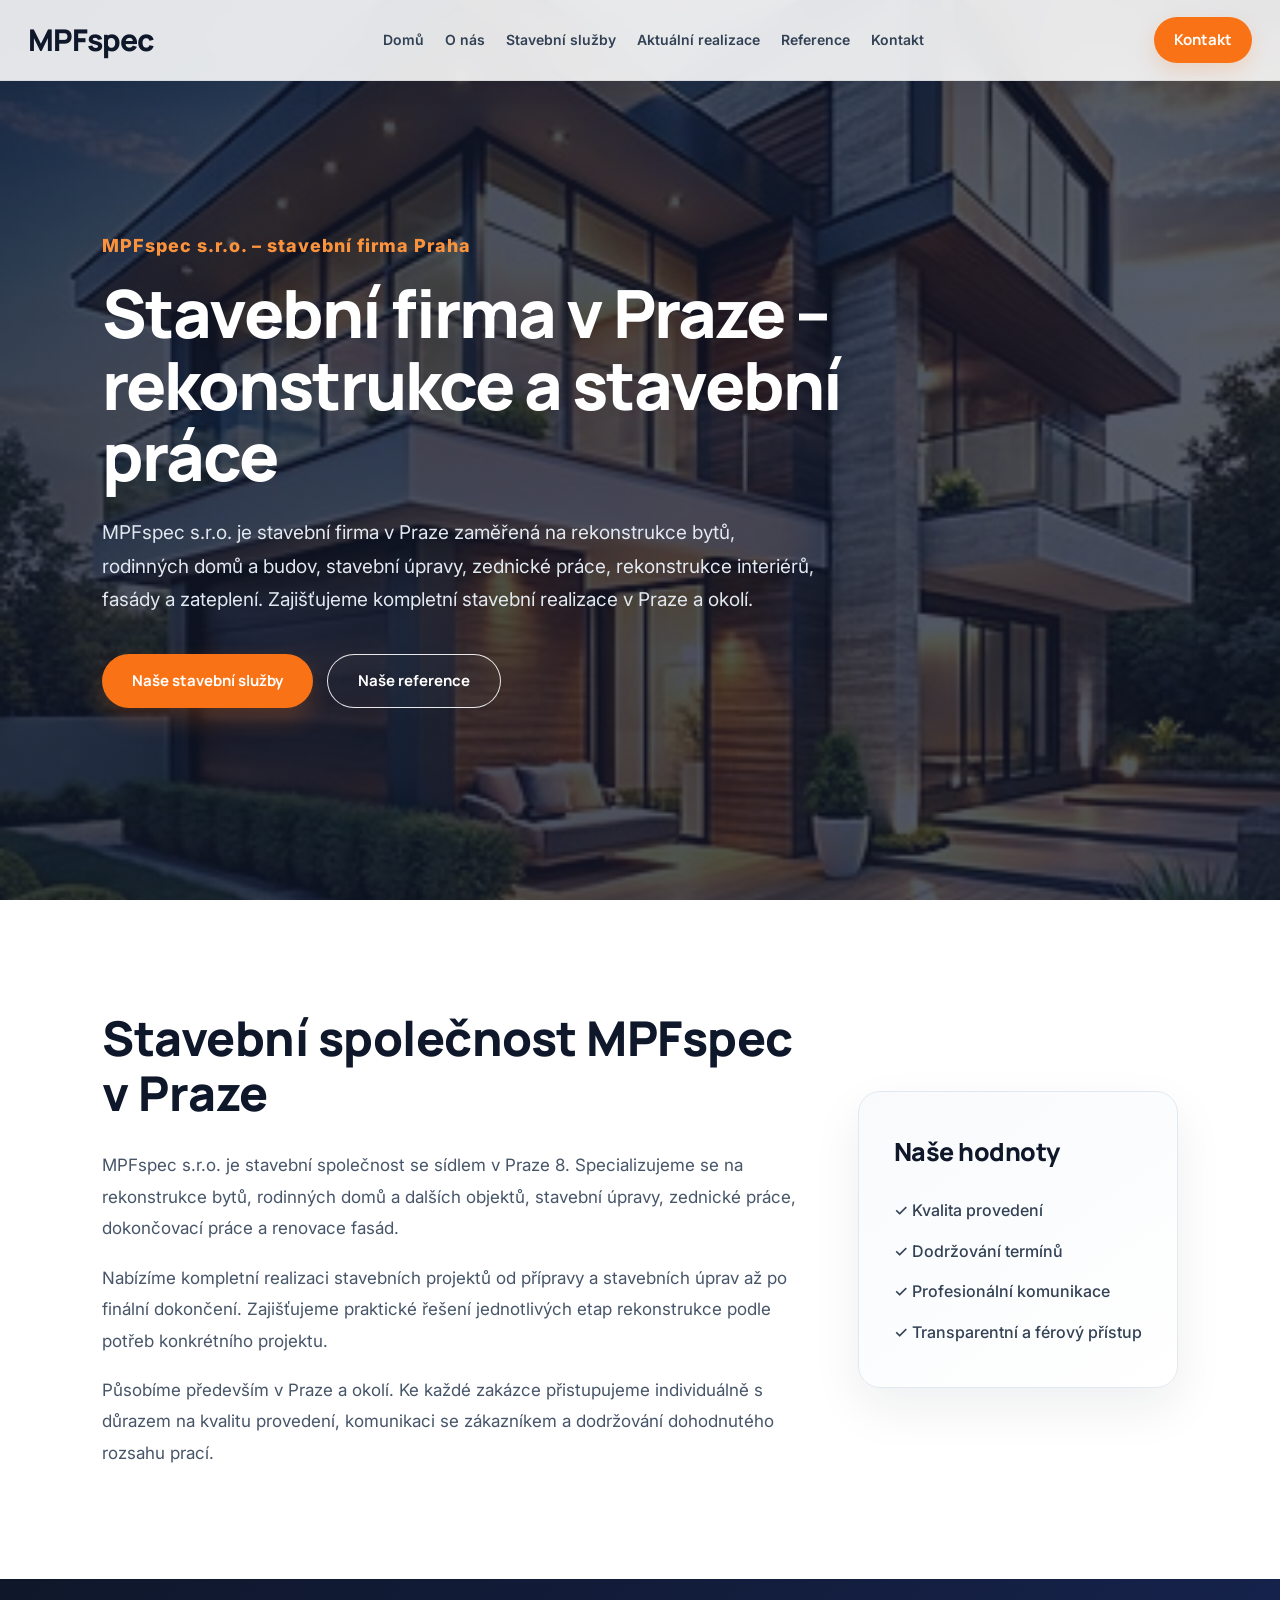
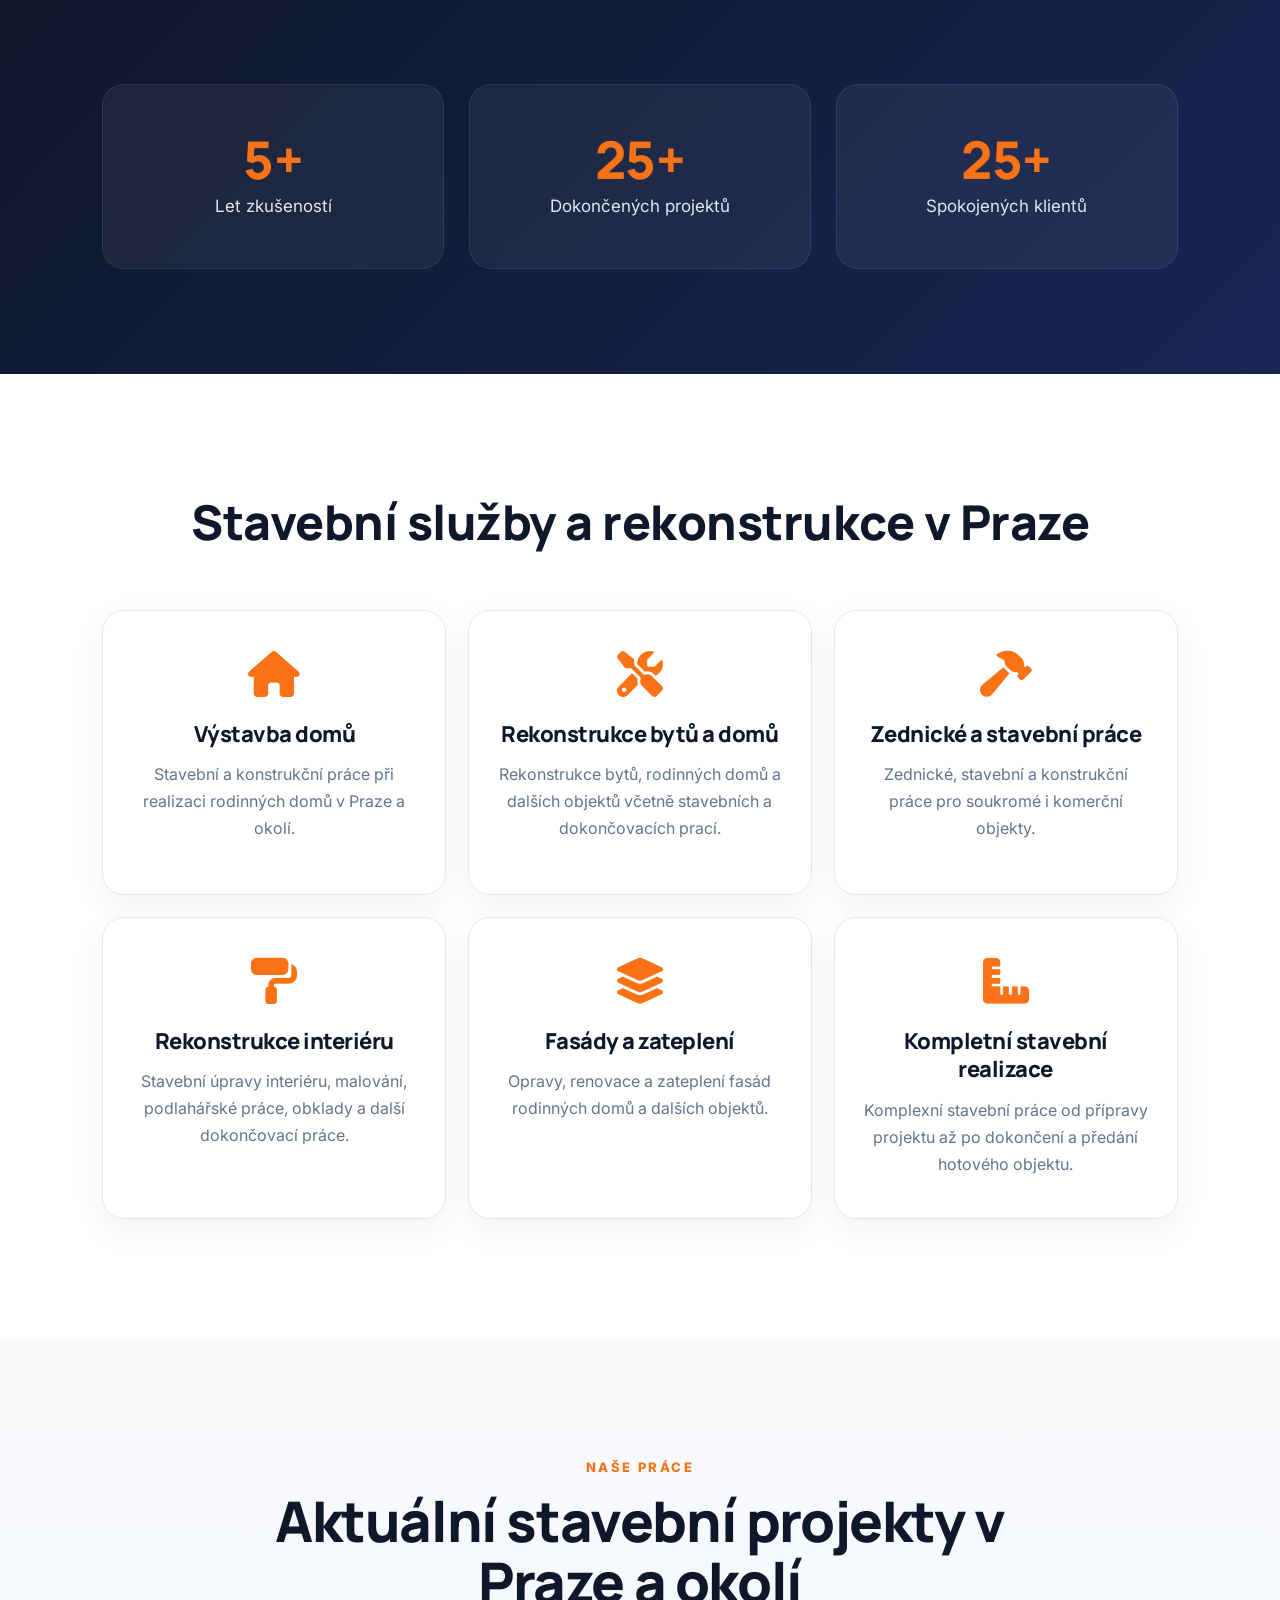
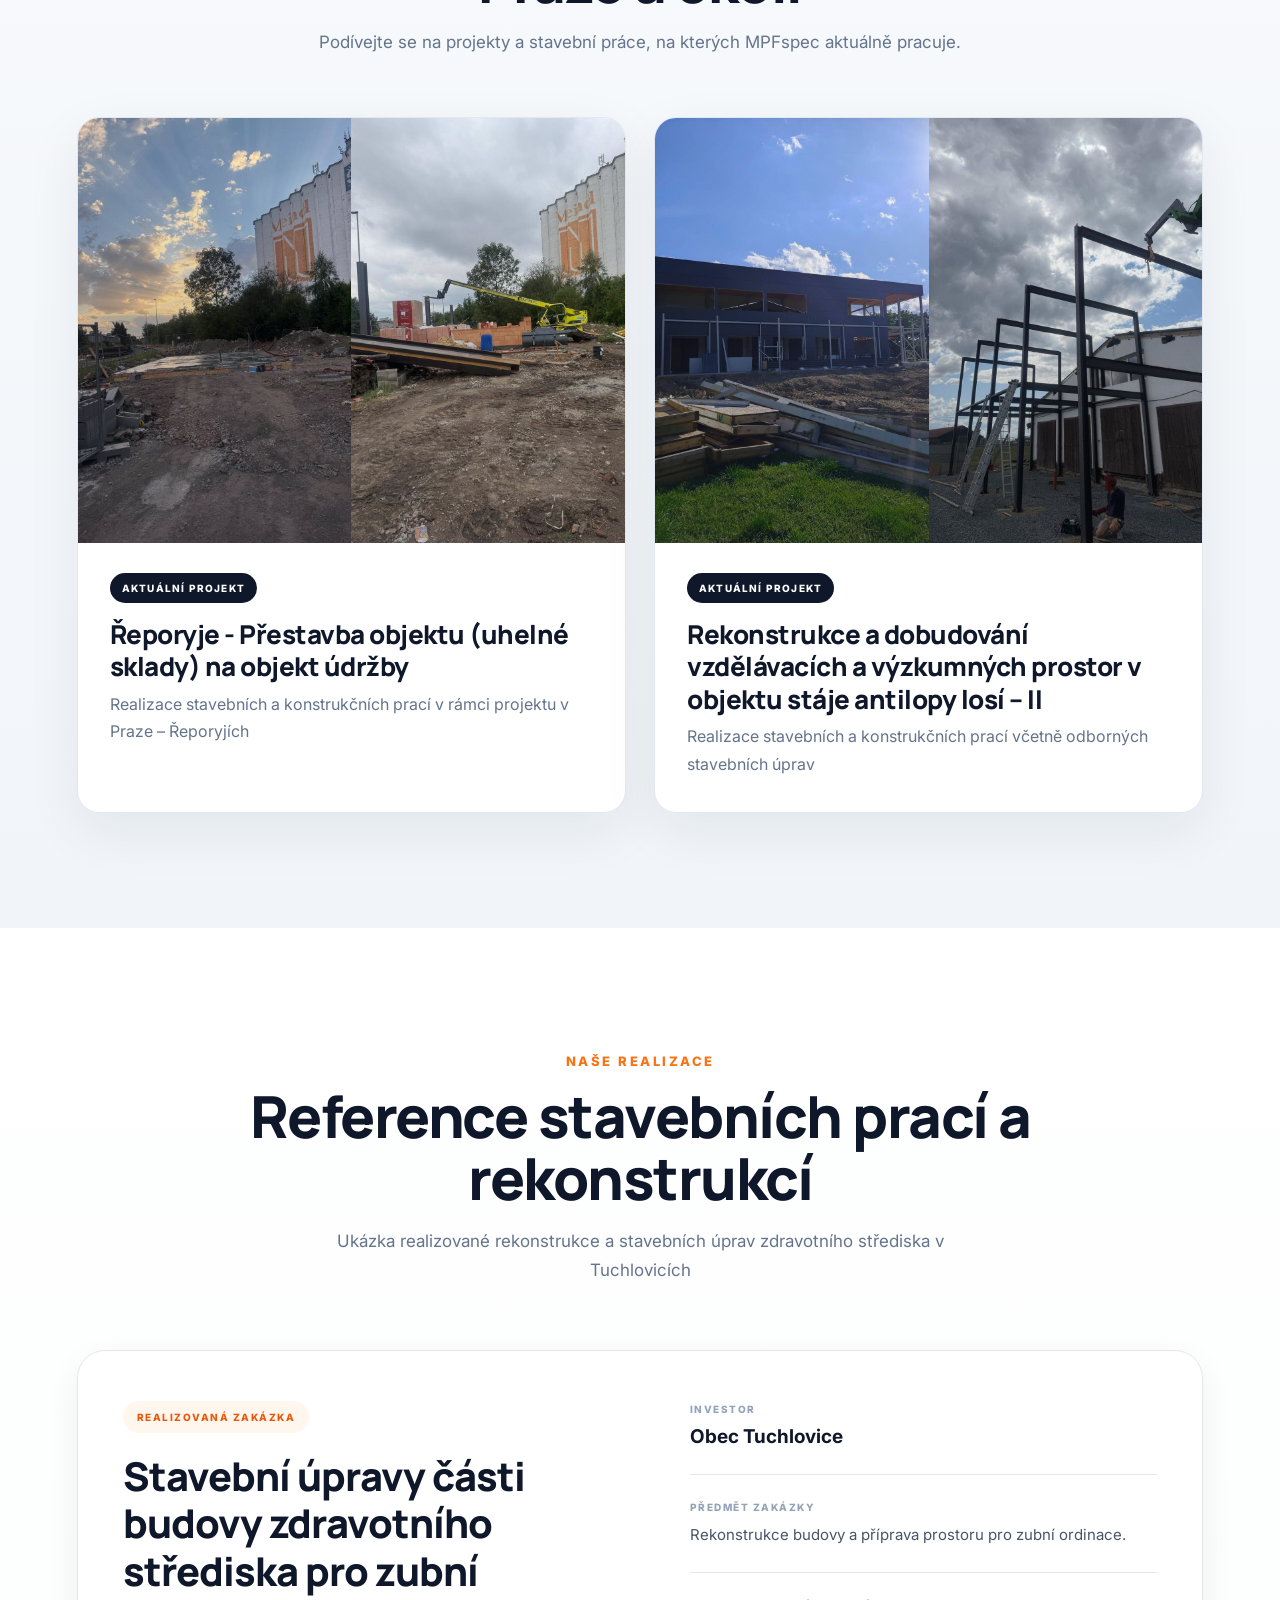
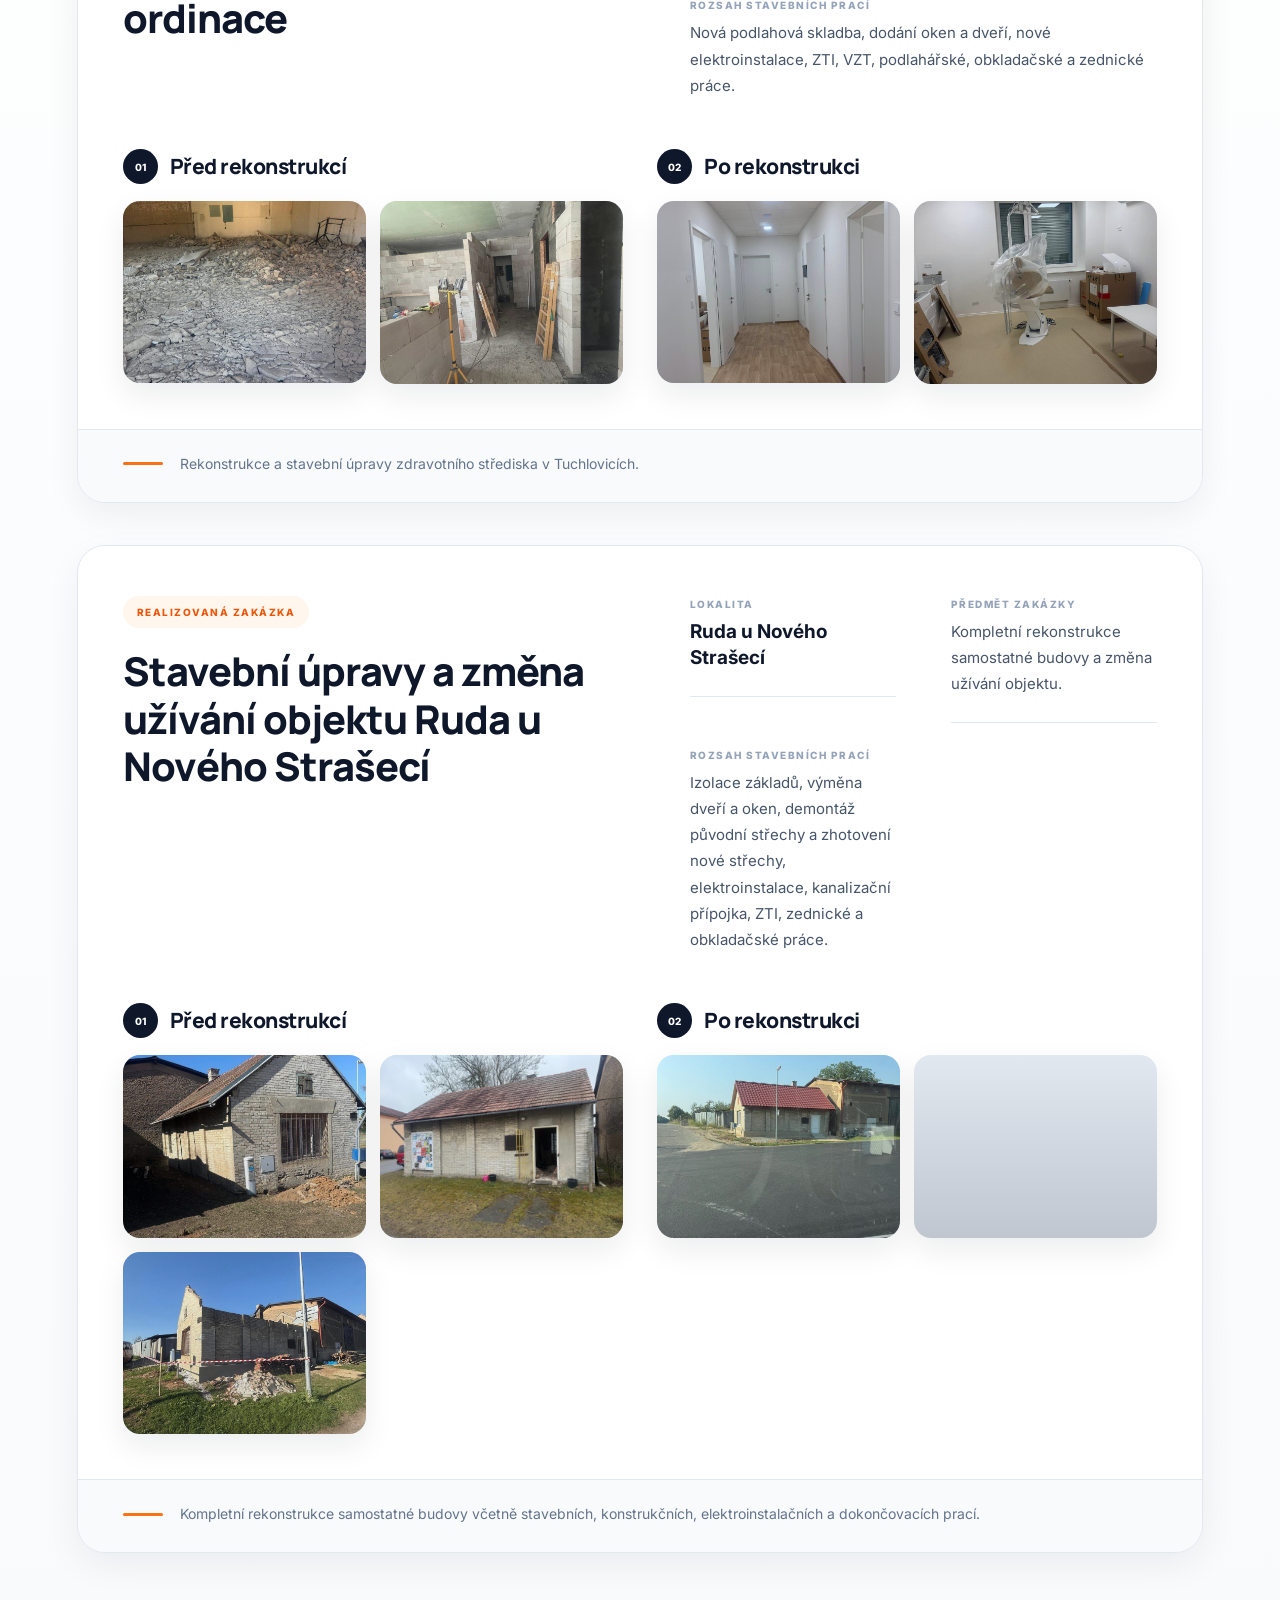
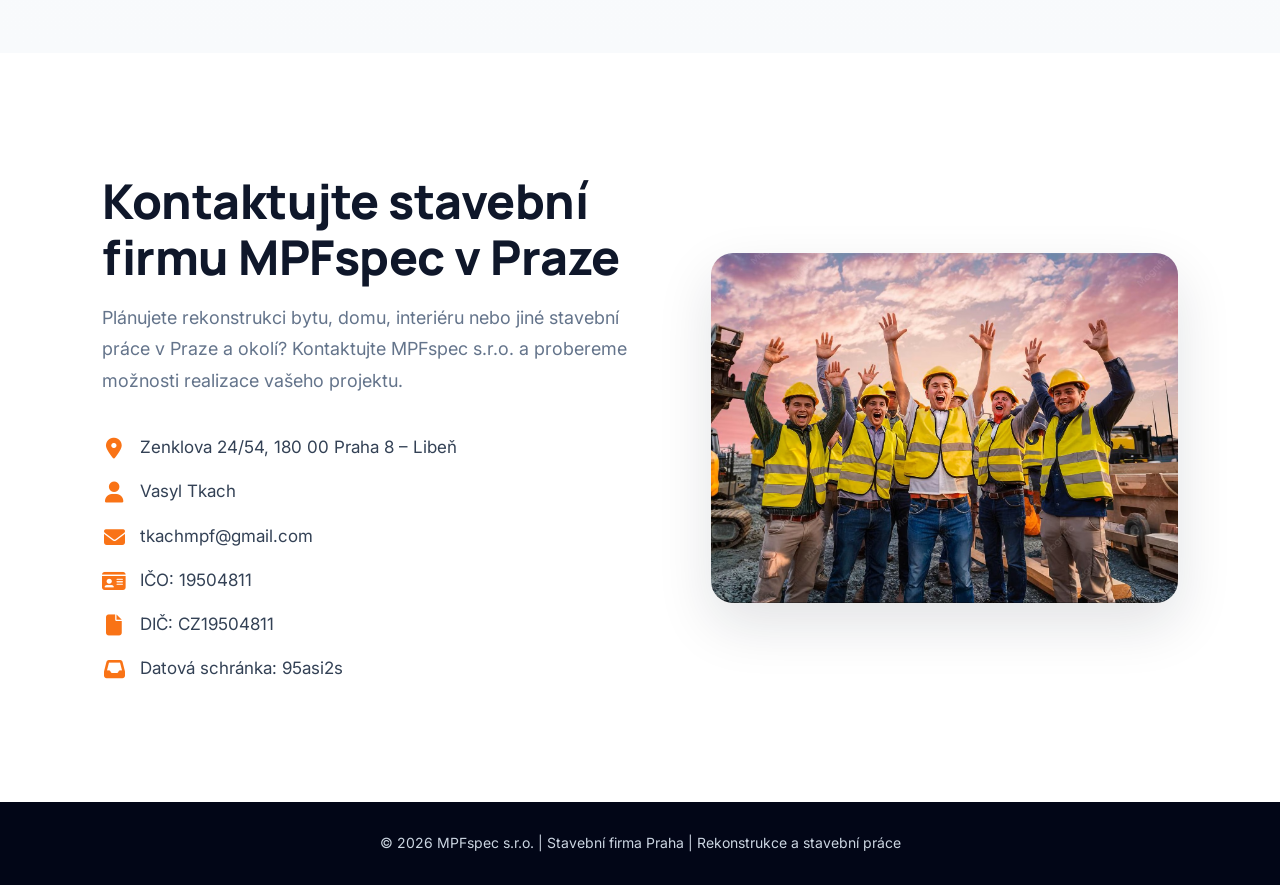
==== commit c77e1300: "js" ====
--- a/index.html
+++ b/index.html
@@ -355,962 +355,1205 @@
                     "@type": "ListItem",
                     "position": 4,
                     "name": "Kontakt",
-                    "item": "https://mpfspec.cz/#contact"
-                }
-            ]
-        }
-
-    ]
-}
-</script>
-
-</head>
-
-<body>
-
-<!-- ========================================================= HEADER ========================================================= -->
-
-<header>
-
-<nav class="navbar"
-     aria-label="Hlavní navigace">
-
-    <a href="#home"
-       class="logo"
-       aria-label="MPFspec – stavební firma Praha">
-
-        MPFspec
-
-    </a>
-
-
-    <ul class="nav-links">
-
-        <li>
-            <a href="#home">
-                Domů
-            </a>
-        </li>
-
-        <li>
-            <a href="#about">
-                O nás
-            </a>
-        </li>
-
-        <li>
-            <a href="#services">
-                Stavební služby
-            </a>
-        </li>
-
-        <li>
-            <a href="#projekty">
-                Aktuální realizace
-            </a>
-        </li>
-
-        <li>
-            <a href="#projects">
-                Reference
-            </a>
-        </li>
-
-        <li>
-            <a href="#contact">
-                Kontakt
-            </a>
-        </li>
-
-    </ul>
-
-
-    <a href="#contact"
-       class="nav-btn"
-       aria-label="Kontaktovat stavební firmu MPFspec">
-
-        Kontakt
-
-    </a>
-
-
-    <button
-        class="burger"
-        type="button"
-        aria-label="Otevřít menu"
-        aria-expanded="false"
-        aria-controls="mobile-menu">
-
-        <span></span>
-        <span></span>
-        <span></span>
-
-    </button>
-
-</nav>
-
-
-<!-- MOBILE MENU -->
-
-<div class="mobile-menu"
-     id="mobile-menu"
-     aria-label="Mobilní navigace">
-
-    <a href="#home">
-        Domů
-    </a>
-
-    <a href="#about">
-        O nás
-    </a>
-
-    <a href="#services">
-        Stavební služby
-    </a>
-
-    <a href="#projekty">
-        Aktuální realizace
-    </a>
-
-    <a href="#projects">
-        Reference
-    </a>
-
-    <a href="#contact">
-        Kontakt
-    </a>
-
-</div>
-
-</header>
-
-<!-- ========================================================= MAIN ========================================================= -->
-
-<main>
-
-<!-- ========================================================= HERO ========================================================= -->
-
-<section class="hero" id="home" aria-labelledby="hero-title">
-
-<div class="hero-content">
-
-    <span class="hero-tag">
-        MPFspec s.r.o. – stavební firma Praha
-    </span>
-
-
-    <h1 id="hero-title">
-        Stavební firma v Praze –
-        rekonstrukce a stavební práce
-    </h1>
-
-
-    <p>
-        MPFspec s.r.o. je stavební firma v Praze
-        zaměřená na rekonstrukce bytů, rodinných domů
-        a budov, stavební úpravy, zednické práce,
-        rekonstrukce interiérů, fasády a zateplení.
-        Zajišťujeme kompletní stavební realizace
-        v Praze a okolí.
-    </p>
-
-
-    <div class="buttons">
-
-        <a href="#services"
-           class="btn"
-           aria-label="Prohlédnout stavební služby MPFspec">
-
-            Naše stavební služby
-
-        </a>
-
-
-        <a href="#projects"
-           class="btn-outline"
-           aria-label="Prohlédnout reference stavebních prací">
-
-            Naše reference
-
-        </a>
-
-    </div>
-
-</div>
-
-</section>
-
-<!-- ========================================================= ABOUT ========================================================= -->
-
-<section id="about" aria-labelledby="about-title">
-
-<div class="container">
-
-    <div class="about-text">
-
-        <h2 id="about-title">
-            Stavební společnost MPFspec v Praze
-        </h2>
-
-
-        <p>
-            MPFspec s.r.o. je stavební společnost
-            se sídlem v Praze 8. Specializujeme se
-            na rekonstrukce bytů, rodinných domů
-            a dalších objektů, stavební úpravy,
-            zednické práce, dokončovací práce
-            a renovace fasád.
-        </p>
-
-
-        <p>
-            Nabízíme kompletní realizaci stavebních
-            projektů od přípravy a stavebních úprav
-            až po finální dokončení. Zajišťujeme
-            praktické řešení jednotlivých etap
-            rekonstrukce podle potřeb konkrétního
-            projektu.
-        </p>
-
-
-        <p>
-            Působíme především v Praze a okolí.
-            Ke každé zakázce přistupujeme individuálně
-            s důrazem na kvalitu provedení,
-            komunikaci se zákazníkem a dodržování
-            dohodnutého rozsahu prací.
-        </p>
-
-    </div>
-
-
-    <div class="info-box">
-
-        <h3>
-            Naše hodnoty
-        </h3>
-
-        <p>
-            ✓ Kvalita provedení
-        </p>
-
-        <p>
-            ✓ Dodržování termínů
-        </p>
-
-        <p>
-            ✓ Profesionální komunikace
-        </p>
-
-        <p>
-            ✓ Transparentní a férový přístup
-        </p>
-
-    </div>
-
-</div>
-
-</section>
-
-<!-- ========================================================= STATISTICS ========================================================= -->
-
-<section class="statistics" aria-label="MPFspec v číslech">
-
-<div class="stats-container">
-
-    <div class="stat-item">
-
-        <h3>
-            5+
-        </h3>
-
-        <p>
-            Let zkušeností
-        </p>
-
-    </div>
-
-
-    <div class="stat-item">
-
-        <h3>
-            25+
-        </h3>
-
-        <p>
-            Dokončených projektů
-        </p>
-
-    </div>
-
-
-    <div class="stat-item">
-
-        <h3>
-            30+
-        </h3>
-
-        <p>
-            Spokojených klientů
-        </p>
-
-    </div>
-
-</div>
-
-</section>
-
-<!-- ========================================================= SERVICES ========================================================= -->
-
-<section id="services" aria-labelledby="services-title">
-
-<h2 id="services-title">
-    Stavební služby a rekonstrukce v Praze
-</h2>
-
-
-<div class="cards">
-
-
-    <!-- SERVICE 1 -->
-
-    <article class="card">
-
-        <i
-            class="fa-solid fa-house"
-            aria-hidden="true">
-        </i>
-
-        <h3>
-            Výstavba domů
-        </h3>
-
-        <p>
-            Stavební a konstrukční práce při realizaci
-            rodinných domů v Praze a okolí.
-        </p>
-
-    </article>
-
-
-    <!-- SERVICE 2 -->
-
-    <article class="card">
-
-        <i
-            class="fa-solid fa-screwdriver-wrench"
-            aria-hidden="true">
-        </i>
-
-        <h3>
-            Rekonstrukce bytů a domů
-        </h3>
-
-        <p>
-            Rekonstrukce bytů, rodinných domů
-            a dalších objektů včetně stavebních
-            a dokončovacích prací.
-        </p>
-
-    </article>
-
-
-    <!-- SERVICE 3 -->
-
-    <article class="card">
-
-        <i
-            class="fa-solid fa-hammer"
-            aria-hidden="true">
-        </i>
-
-        <h3>
-            Zednické a stavební práce
-        </h3>
-
-        <p>
-            Zednické, stavební a konstrukční práce
-            pro soukromé i komerční objekty.
-        </p>
-
-    </article>
-
-
-    <!-- SERVICE 4 -->
-
-    <article class="card">
-
-        <i
-            class="fa-solid fa-paint-roller"
-            aria-hidden="true">
-        </i>
-
-        <h3>
-            Rekonstrukce interiéru
-        </h3>
-
-        <p>
-            Stavební úpravy interiéru, malování,
-            podlahářské práce, obklady a další
-            dokončovací práce.
-        </p>
-
-    </article>
-
-
-    <!-- SERVICE 5 -->
-
-    <article class="card">
-
-        <i
-            class="fa-solid fa-layer-group"
-            aria-hidden="true">
-        </i>
-
-        <h3>
-            Fasády a zateplení
-        </h3>
-
-        <p>
-            Opravy, renovace a zateplení fasád
-            rodinných domů a dalších objektů.
-        </p>
-
-    </article>
-
-
-    <!-- SERVICE 6 -->
-
-    <article class="card">
-
-        <i
-            class="fa-solid fa-ruler-combined"
-            aria-hidden="true">
-        </i>
-
-        <h3>
-            Kompletní stavební realizace
-        </h3>
-
-        <p>
-            Komplexní stavební práce od přípravy
-            projektu až po dokončení a předání
-            hotového objektu.
-        </p>
-
-    </article>
-
-
-</div>
-
-</section>
-
-<!-- ========================================================= CURRENT PROJECTS ========================================================= -->
-
-<section class="current-projects" id="projekty" aria-labelledby="current-projects-title">
-
-<div class="section-title">
-
-    <span>
-        NAŠE PRÁCE
-    </span>
-
-
-    <h2 id="current-projects-title">
-        Aktuální stavební projekty v Praze a okolí
-    </h2>
-
-
-    <p>
-        Podívejte se na projekty a stavební práce,
-        na kterých MPFspec aktuálně pracuje.
-    </p>
-
-</div>
-
-
-<div class="current-projects-grid">
-
-
-    <!-- PROJECT 1 -->
-
-    <article class="current-project">
-
-        <div class="current-project-images">
-
-            <div class="current-project-image">
-
-                <img
-                    src="images/reporyje-1.jpg"
-                    alt="Stavební práce MPFspec v Praze Řeporyjích – projekt Muzikova"
-                    loading="lazy"
-                    decoding="async">
-
-            </div>
-
-
-            <div class="current-project-image">
-
-                <img
-                    src="images/reporyje-2.jpg"
-                    alt="Realizace stavebních prací MPFspec v Praze Řeporyjích"
-                    loading="lazy"
-                    decoding="async">
-
-            </div>
-
-        </div>
-
-
-        <div class="current-project-content">
-
-            <span class="project-status">
-                AKTUÁLNÍ PROJEKT
-            </span>
-
-
-            <h3>
-                Stavba č. 3090 – TV Řeporyje
-            </h3>
-
-
-            <h4 class="project-stage">
-                Etapa 0025 – Muzikova
-            </h4>
-
-
-            <p>
-                Realizace stavebních a konstrukčních
-                prací v rámci projektu v Praze –
-                Řeporyjích.
-            </p>
-
-        </div>
-
-    </article>
-
-
-    <!-- PROJECT 2 -->
-
-    <article class="current-project">
-
-        <div class="current-project-images">
-
-            <div class="current-project-image">
-
-                <img
-                    src="images/lany.jpg"
-                    alt="Stavební a konstrukční práce MPFspec v obci Lány"
-                    loading="lazy"
-                    decoding="async">
-
-            </div>
-
-        </div>
-
-
-        <div class="current-project-content">
-
-            <span class="project-status">
-                AKTUÁLNÍ PROJEKT
-            </span>
-
-
-            <h3>
-                Stavební práce Lány
-            </h3>
-
-
-            <p>
-                Realizace stavebních a konstrukčních
-                prací včetně odborných stavebních úprav.
-            </p>
-
-        </div>
-
-    </article>
-
-
-</div>
-
-</section>
-
-<!-- ========================================================= REFERENCES ========================================================= -->
-
-<section class="references" id="projects" aria-labelledby="references-title">
-
-<div class="references-header">
-
-    <span>
-        NAŠE REALIZACE
-    </span>
-
-
-    <h2 id="references-title">
-        Reference stavebních prací a rekonstrukcí
-    </h2>
-
-
-    <p>
-        Ukázka realizované rekonstrukce a stavebních
-        úprav zdravotního střediska v Tuchlovicích.
-    </p>
-
-</div>
-
-
-<article class="reference-card">
-
-
-    <div class="reference-main">
-
-
-        <div class="reference-heading">
-
-            <span class="reference-label">
-                REALIZOVANÁ ZAKÁZKA
-            </span>
-
-
-            <h3>
-                Stavební úpravy části budovy
-                zdravotního střediska
-                pro zubní ordinace
-            </h3>
-
-        </div>
-
-
-        <div class="reference-details">
-
-
-            <div class="reference-detail">
-
-                <span>
-                    Investor
-                </span>
-
-                <strong>
-                    Obec Tuchlovice
-                </strong>
-
-            </div>
-
-
-            <div class="reference-detail">
-
-                <span>
-                    Předmět zakázky
-                </span>
-
-                <p>
-                    Rekonstrukce budovy a příprava
-                    prostoru pro zubní ordinace.
-                </p>
-
-            </div>
-
-
-            <div class="reference-detail">
-
-                <span>
-                    Rozsah stavebních prací
-                </span>
-
-                <p>
-                    Nová podlahová skladba, dodání oken
-                    a dveří, nové elektroinstalace,
-                    ZTI, VZT, podlahářské, obkladačské
-                    a zednické práce.
-                </p>
-
-            </div>
-
-
-        </div>
-
-    </div>
-
-
-    <!-- GALLERY -->
-
-    <div class="reference-gallery">
-
-
-        <!-- BEFORE -->
-
-        <div class="reference-group">
-
-            <div class="reference-group-title">
-
-                <span>
-                    01
-                </span>
-
-                <h4>
-                    Před rekonstrukcí
-                </h4>
-
-            </div>
-
-
-            <div class="reference-images">
-
-
-                <figure class="reference-image">
-
-                    <img
-                        src="images/before1.jpg"
-                        alt="Zdravotní středisko Tuchlovice před rekonstrukcí – MPFspec"
-                        loading="lazy"
-                        decoding="async">
-
-                </figure>
-
-
-                <figure class="reference-image">
-
-                    <img
-                        src="images/before2.jpg"
-                        alt="Interiér zdravotního střediska Tuchlovice před rekonstrukcí"
-                        loading="lazy"
-                        decoding="async">
-
-                </figure>
-
-
-            </div>
-
-        </div>
-
-
-        <!-- AFTER -->
-
-        <div class="reference-group">
-
-            <div class="reference-group-title">
-
-                <span>
-                    02
-                </span>
-
-                <h4>
-                    Po rekonstrukci
-                </h4>
-
-            </div>
-
-
-            <div class="reference-images">
-
-
-                <figure class="reference-image">
-
-                    <img
-                        src="images/after1.jpg"
-                        alt="Zrekonstruovaný interiér zdravotního střediska v Tuchlovicích – MPFspec"
-                        loading="lazy"
-                        decoding="async">
-
-                </figure>
-
-
-                <figure class="reference-image">
-
-                    <img
-                        src="images/after2.jpg"
-                        alt="Výsledek rekonstrukce zdravotního střediska v Tuchlovicích – stavební práce MPFspec"
-                        loading="lazy"
-                        decoding="async">
-
-                </figure>
-
-
-            </div>
-
-        </div>
-
-
-    </div>
-
-
-    <div class="reference-footer">
-
-        <span class="reference-footer-line"></span>
-
-        <p>
-            Rekonstrukce a stavební úpravy
-            zdravotního střediska v Tuchlovicích.
-        </p>
-
-    </div>
-
-
-</article>
-
-</section>
-
-<!-- ========================================================= CONTACT ========================================================= -->
-
-<section id="contact" aria-labelledby="contact-title">
-
-<div class="contact-container">
-
-
-    <div class="contact-left">
-
-        <h2 id="contact-title">
-            Kontaktujte stavební firmu MPFspec v Praze
-        </h2>
-
-
-        <p class="contact-subtitle">
-            Plánujete rekonstrukci bytu, domu,
-            interiéru nebo jiné stavební práce
-            v Praze a okolí? Kontaktujte MPFspec s.r.o.
-            a probereme možnosti realizace
-            vašeho projektu.
-        </p>
-
-
-        <div class="contact-info">
-
-
-            <!-- ADDRESS -->
-
-            <div class="info-item">
-
-                <i
-                    class="fa-solid fa-location-dot"
-                    aria-hidden="true">
-                </i>
-
-                <span>
-                    Zenklova 24/54,
-                    180 00 Praha 8 – Libeň
-                </span>
-
-            </div>
-
-
-            <!-- CONTACT PERSON -->
-
-            <div class="info-item">
-
-                <i
-                    class="fa-solid fa-user"
-                    aria-hidden="true">
-                </i>
-
-                <span>
-                    Vasyl Tkach
-                </span>
-
-            </div>
-
-
-            <!-- EMAIL -->
-
-            <div class="info-item">
-
-                <i
-                    class="fa-solid fa-envelope"
-                    aria-hidden="true">
-                </i>
-
-                <a href="mailto:tkachmpf@gmail.com">
-                    tkachmpf@gmail.com
-                </a>
-
-            </div>
-
-
-            <!-- ICO -->
-
-            <div class="info-item">
-
-                <i
-                    class="fa-solid fa-id-card"
-                    aria-hidden="true">
-                </i>
-
-                <span>
-                    IČO: 19504811
-                </span>
-
-            </div>
-
-
-            <!-- DIC -->
-
-            <div class="info-item">
-
-                <i
-                    class="fa-solid fa-file"
-                    aria-hidden="true">
-                </i>
-
-                <span>
-                    DIČ: CZ19504811
-                </span>
-
-            </div>
-
-
-            <!-- DATA BOX -->
-
-            <div class="info-item">
-
-                <i
-                    class="fa-solid fa-inbox"
-                    aria-hidden="true">
-                </i>
-
-                <span>
-                    Datová schránka: 95asi2s
-                </span>
-
-            </div>
-
-
-        </div>
-
-    </div>
-
-
-    <div class="contact-right">
-
-        <img
-            src="images/about.jpg"
-            alt="MPFspec s.r.o. – stavební firma Praha, rekonstrukce a stavební práce"
-            loading="lazy"
-            decoding="async">
-
-    </div>
-
-
-</div>
-
-</section>
-
-</main>
-
-<!-- ========================================================= FOOTER ========================================================= -->
-
-<footer>
-
-<p>
-    © 2026 MPFspec s.r.o. |
-    Stavební firma Praha |
-    Rekonstrukce a stavební práce
-</p>
-
-</footer>
-
-<!-- ========================================================= JAVASCRIPT ========================================================= -->
-
-<script src="script.js" defer> </script>
-
-</body>
-
-</html>+                    "item": "https://mpfspec.cz/#contact" 
+                } 
+            ] 
+        } 
+ 
+    ] 
+} 
+</script> 
+ 
+</head> 
+ 
+<body> 
+ 
+<!-- ========================================================= HEADER ========================================================= --> 
+ 
+<header> 
+ 
+<nav class="navbar" 
+     aria-label="Hlavní navigace"> 
+ 
+    <a href="#home" 
+       class="logo" 
+       aria-label="MPFspec – stavební firma Praha"> 
+ 
+        MPFspec 
+ 
+    </a> 
+ 
+ 
+    <ul class="nav-links"> 
+ 
+        <li> 
+            <a href="#home"> 
+                Domů 
+            </a> 
+        </li> 
+ 
+        <li> 
+            <a href="#about"> 
+                O nás 
+            </a> 
+        </li> 
+ 
+        <li> 
+            <a href="#services"> 
+                Stavební služby 
+            </a> 
+        </li> 
+ 
+        <li> 
+            <a href="#projekty"> 
+                Aktuální realizace 
+            </a> 
+        </li> 
+ 
+        <li> 
+            <a href="#projects"> 
+                Reference 
+            </a> 
+        </li> 
+ 
+        <li> 
+            <a href="#contact"> 
+                Kontakt 
+            </a> 
+        </li> 
+ 
+    </ul> 
+ 
+ 
+    <a href="#contact" 
+       class="nav-btn" 
+       aria-label="Kontaktovat stavební firmu MPFspec"> 
+ 
+        Kontakt 
+ 
+    </a> 
+ 
+ 
+    <button 
+        class="burger" 
+        type="button" 
+        aria-label="Otevřít menu" 
+        aria-expanded="false" 
+        aria-controls="mobile-menu"> 
+ 
+        <span></span> 
+        <span></span> 
+        <span></span> 
+ 
+    </button> 
+ 
+</nav> 
+ 
+ 
+<!-- MOBILE MENU --> 
+ 
+<div class="mobile-menu" 
+     id="mobile-menu" 
+     aria-label="Mobilní navigace"> 
+ 
+    <a href="#home"> 
+        Domů 
+    </a> 
+ 
+    <a href="#about"> 
+        O nás 
+    </a> 
+ 
+    <a href="#services"> 
+        Stavební služby 
+    </a> 
+ 
+    <a href="#projekty"> 
+        Aktuální realizace 
+    </a> 
+ 
+    <a href="#projects"> 
+        Reference 
+    </a> 
+ 
+    <a href="#contact"> 
+        Kontakt 
+    </a> 
+ 
+</div> 
+ 
+</header> 
+ 
+<!-- ========================================================= MAIN ========================================================= --> 
+ 
+<main> 
+ 
+<!-- ========================================================= HERO ========================================================= --> 
+ 
+<section class="hero" id="home" aria-labelledby="hero-title"> 
+ 
+<div class="hero-content"> 
+ 
+    <span class="hero-tag"> 
+        MPFspec s.r.o. – stavební firma Praha 
+    </span> 
+ 
+ 
+    <h1 id="hero-title"> 
+        Stavební firma v Praze – 
+        rekonstrukce a stavební práce 
+    </h1> 
+ 
+ 
+    <p> 
+        MPFspec s.r.o. je stavební firma v Praze 
+        zaměřená na rekonstrukce bytů, rodinných domů 
+        a budov, stavební úpravy, zednické práce, 
+        rekonstrukce interiérů, fasády a zateplení. 
+        Zajišťujeme kompletní stavební realizace 
+        v Praze a okolí. 
+    </p> 
+ 
+ 
+    <div class="buttons"> 
+ 
+        <a href="#services" 
+           class="btn" 
+           aria-label="Prohlédnout stavební služby MPFspec"> 
+ 
+            Naše stavební služby 
+ 
+        </a> 
+ 
+ 
+        <a href="#projects" 
+           class="btn-outline" 
+           aria-label="Prohlédnout reference stavebních prací"> 
+ 
+            Naše reference 
+ 
+        </a> 
+ 
+    </div> 
+ 
+</div> 
+ 
+</section> 
+ 
+<!-- ========================================================= ABOUT ========================================================= --> 
+ 
+<section id="about" aria-labelledby="about-title"> 
+ 
+<div class="container"> 
+ 
+    <div class="about-text"> 
+ 
+        <h2 id="about-title"> 
+            Stavební společnost MPFspec v Praze 
+        </h2> 
+ 
+ 
+        <p> 
+            MPFspec s.r.o. je stavební společnost 
+            se sídlem v Praze 8. Specializujeme se 
+            na rekonstrukce bytů, rodinných domů 
+            a dalších objektů, stavební úpravy, 
+            zednické práce, dokončovací práce 
+            a renovace fasád. 
+        </p> 
+ 
+ 
+        <p> 
+            Nabízíme kompletní realizaci stavebních 
+            projektů od přípravy a stavebních úprav 
+            až po finální dokončení. Zajišťujeme 
+            praktické řešení jednotlivých etap 
+            rekonstrukce podle potřeb konkrétního 
+            projektu. 
+        </p> 
+ 
+ 
+        <p> 
+            Působíme především v Praze a okolí. 
+            Ke každé zakázce přistupujeme individuálně 
+            s důrazem na kvalitu provedení, 
+            komunikaci se zákazníkem a dodržování 
+            dohodnutého rozsahu prací. 
+        </p> 
+ 
+    </div> 
+ 
+ 
+    <div class="info-box"> 
+ 
+        <h3> 
+            Naše hodnoty 
+        </h3> 
+ 
+        <p> 
+            ✓ Kvalita provedení 
+        </p> 
+ 
+        <p> 
+            ✓ Dodržování termínů 
+        </p> 
+ 
+        <p> 
+            ✓ Profesionální komunikace 
+        </p> 
+ 
+        <p> 
+            ✓ Transparentní a férový přístup 
+        </p> 
+ 
+    </div> 
+ 
+</div> 
+ 
+</section> 
+ 
+<!-- ========================================================= STATISTICS ========================================================= --> 
+ 
+<section class="statistics" aria-label="MPFspec v číslech"> 
+ 
+<div class="stats-container"> 
+ 
+    <div class="stat-item"> 
+ 
+        <h3> 
+            5+ 
+        </h3> 
+ 
+        <p> 
+            Let zkušeností 
+        </p> 
+ 
+    </div> 
+ 
+ 
+    <div class="stat-item"> 
+ 
+        <h3> 
+            25+ 
+        </h3> 
+ 
+        <p> 
+            Dokončených projektů 
+        </p> 
+ 
+    </div> 
+ 
+ 
+    <div class="stat-item"> 
+ 
+        <h3> 
+            25+ 
+        </h3> 
+ 
+        <p> 
+            Spokojených klientů 
+        </p> 
+ 
+    </div> 
+ 
+</div> 
+ 
+</section> 
+ 
+<!-- ========================================================= SERVICES ========================================================= --> 
+ 
+<section id="services" aria-labelledby="services-title"> 
+ 
+<h2 id="services-title"> 
+    Stavební služby a rekonstrukce v Praze 
+</h2> 
+ 
+ 
+<div class="cards"> 
+ 
+ 
+    <!-- SERVICE 1 --> 
+ 
+    <article class="card"> 
+ 
+        <i 
+            class="fa-solid fa-house" 
+            aria-hidden="true"> 
+        </i> 
+ 
+        <h3> 
+            Výstavba domů 
+        </h3> 
+ 
+        <p> 
+            Stavební a konstrukční práce při realizaci 
+            rodinných domů v Praze a okolí. 
+        </p> 
+ 
+    </article> 
+ 
+ 
+    <!-- SERVICE 2 --> 
+ 
+    <article class="card"> 
+ 
+        <i 
+            class="fa-solid fa-screwdriver-wrench" 
+            aria-hidden="true"> 
+        </i> 
+ 
+        <h3> 
+            Rekonstrukce bytů a domů 
+        </h3> 
+ 
+        <p> 
+            Rekonstrukce bytů, rodinných domů 
+            a dalších objektů včetně stavebních 
+            a dokončovacích prací. 
+        </p> 
+ 
+    </article> 
+ 
+ 
+    <!-- SERVICE 3 --> 
+ 
+    <article class="card"> 
+ 
+        <i 
+            class="fa-solid fa-hammer" 
+            aria-hidden="true"> 
+        </i> 
+ 
+        <h3> 
+            Zednické a stavební práce 
+        </h3> 
+ 
+        <p> 
+            Zednické, stavební a konstrukční práce 
+            pro soukromé i komerční objekty. 
+        </p> 
+ 
+    </article> 
+ 
+ 
+    <!-- SERVICE 4 --> 
+ 
+    <article class="card"> 
+ 
+        <i 
+            class="fa-solid fa-paint-roller" 
+            aria-hidden="true"> 
+        </i> 
+ 
+        <h3> 
+            Rekonstrukce interiéru 
+        </h3> 
+ 
+        <p> 
+            Stavební úpravy interiéru, malování, 
+            podlahářské práce, obklady a další 
+            dokončovací práce. 
+        </p> 
+ 
+    </article> 
+ 
+ 
+    <!-- SERVICE 5 --> 
+ 
+    <article class="card"> 
+ 
+        <i 
+            class="fa-solid fa-layer-group" 
+            aria-hidden="true"> 
+        </i> 
+ 
+        <h3> 
+            Fasády a zateplení 
+        </h3> 
+ 
+        <p> 
+            Opravy, renovace a zateplení fasád 
+            rodinných domů a dalších objektů. 
+        </p> 
+ 
+    </article> 
+ 
+ 
+    <!-- SERVICE 6 --> 
+ 
+    <article class="card"> 
+ 
+        <i 
+            class="fa-solid fa-ruler-combined" 
+            aria-hidden="true"> 
+        </i> 
+ 
+        <h3> 
+            Kompletní stavební realizace 
+        </h3> 
+ 
+        <p> 
+            Komplexní stavební práce od přípravy 
+            projektu až po dokončení a předání 
+            hotového objektu. 
+        </p> 
+ 
+    </article> 
+ 
+ 
+</div> 
+ 
+</section> 
+ 
+<!-- ========================================================= CURRENT PROJECTS ========================================================= --> 
+ 
+<section class="current-projects" id="projekty" aria-labelledby="current-projects-title"> 
+ 
+<div class="section-title"> 
+ 
+    <span> 
+        NAŠE PRÁCE 
+    </span> 
+ 
+ 
+    <h2 id="current-projects-title"> 
+        Aktuální stavební projekty v Praze a okolí 
+    </h2> 
+ 
+ 
+    <p> 
+        Podívejte se na projekty a stavební práce, 
+        na kterých MPFspec aktuálně pracuje. 
+    </p> 
+ 
+</div> 
+ 
+ 
+<div class="current-projects-grid"> 
+ 
+ 
+    <!-- PROJECT 1 --> 
+ 
+    <article class="current-project"> 
+ 
+        <div class="current-project-images"> 
+ 
+            <div class="current-project-image"> 
+ 
+                <img 
+                    src="images/reporyje-1.jpg" 
+                    alt="Stavební práce MPFspec v Praze Řeporyjích – projekt Muzikova" 
+                    loading="lazy" 
+                    decoding="async"> 
+ 
+            </div> 
+ 
+ 
+            <div class="current-project-image"> 
+ 
+                <img 
+                    src="images/reporyje-2.jpg" 
+                    alt="Realizace stavebních prací MPFspec v Praze Řeporyjích" 
+                    loading="lazy" 
+                    decoding="async"> 
+ 
+            </div> 
+ 
+        </div> 
+ 
+ 
+        <div class="current-project-content"> 
+ 
+            <span class="project-status"> 
+                AKTUÁLNÍ PROJEKT 
+            </span> 
+ 
+ 
+            <h3> 
+                Řeporyje - Přestavba objektu (uhelné sklady) na objekt údržby 
+            </h3> 
+ 
+ 
+            
+ 
+ 
+            <p> 
+                Realizace stavebních a konstrukčních 
+                prací v rámci projektu v Praze – 
+                Řeporyjích
+            </p> 
+ 
+        </div> 
+ 
+    </article> 
+ 
+ 
+<!-- PROJECT 2 --> 
+ 
+<article class="current-project"> 
+ 
+    <div class="current-project-images"> 
+ 
+        <!-- PHOTO 1 --> 
+ 
+        <div class="current-project-image"> 
+ 
+            <img 
+                src="images/lany.jpg" 
+                alt="Rekonstrukce a stavební práce MPFspec – projekt stáje antilopy losí" 
+                loading="lazy" 
+                decoding="async"> 
+ 
+        </div> 
+ 
+ 
+        <!-- PHOTO 2 --> 
+ 
+        <div class="current-project-image"> 
+ 
+            <img 
+                src="images/losi-2.jpg" 
+                alt="Stavební a konstrukční práce MPFspec – rekonstrukce objektu stáje antilopy losí" 
+                loading="lazy" 
+                decoding="async"> 
+ 
+        </div> 
+ 
+    </div> 
+ 
+ 
+    <div class="current-project-content"> 
+ 
+        <span class="project-status"> 
+            AKTUÁLNÍ PROJEKT 
+        </span> 
+ 
+ 
+        <h3> 
+            Rekonstrukce a dobudování vzdělávacích a výzkumných prostor v objektu stáje antilopy losí – II
+        </h3> 
+ 
+ 
+        <p> 
+            Realizace stavebních a konstrukčních 
+            prací včetně odborných stavebních úprav
+        </p> 
+ 
+    </div> 
+ 
+</article> 
+ 
+ 
+</div> 
+ 
+</section> 
+ 
+<!-- ========================================================= REFERENCES ========================================================= --> 
+ 
+<section class="references" id="projects" aria-labelledby="references-title"> 
+ 
+<div class="references-header"> 
+ 
+    <span> 
+        NAŠE REALIZACE 
+    </span> 
+ 
+ 
+    <h2 id="references-title"> 
+        Reference stavebních prací a rekonstrukcí 
+    </h2> 
+ 
+ 
+    <p> 
+        Ukázka realizované rekonstrukce a stavebních 
+        úprav zdravotního střediska v Tuchlovicích 
+    </p> 
+ 
+</div> 
+ 
+ 
+<article class="reference-card"> 
+ 
+ 
+    <div class="reference-main"> 
+ 
+ 
+        <div class="reference-heading"> 
+ 
+            <span class="reference-label"> 
+                REALIZOVANÁ ZAKÁZKA 
+            </span> 
+ 
+ 
+            <h3> 
+                Stavební úpravy části budovy 
+                zdravotního střediska 
+                pro zubní ordinace 
+            </h3> 
+ 
+        </div> 
+ 
+ 
+        <div class="reference-details"> 
+ 
+ 
+            <div class="reference-detail"> 
+ 
+                <span> 
+                    Investor 
+                </span> 
+ 
+                <strong> 
+                    Obec Tuchlovice 
+                </strong> 
+ 
+            </div> 
+ 
+ 
+            <div class="reference-detail"> 
+ 
+                <span> 
+                    Předmět zakázky 
+                </span> 
+ 
+                <p> 
+                    Rekonstrukce budovy a příprava 
+                    prostoru pro zubní ordinace. 
+                </p> 
+ 
+            </div> 
+ 
+ 
+            <div class="reference-detail"> 
+ 
+                <span> 
+                    Rozsah stavebních prací 
+                </span> 
+ 
+                <p> 
+                    Nová podlahová skladba, dodání oken 
+                    a dveří, nové elektroinstalace, 
+                    ZTI, VZT, podlahářské, obkladačské 
+                    a zednické práce. 
+                </p> 
+ 
+            </div> 
+ 
+ 
+        </div> 
+ 
+    </div> 
+ 
+ 
+    <!-- GALLERY --> 
+ 
+    <div class="reference-gallery"> 
+ 
+ 
+        <!-- BEFORE --> 
+ 
+        <div class="reference-group"> 
+ 
+            <div class="reference-group-title"> 
+ 
+                <span> 
+                    01 
+                </span> 
+ 
+                <h4> 
+                    Před rekonstrukcí 
+                </h4> 
+ 
+            </div> 
+ 
+ 
+            <div class="reference-images"> 
+ 
+ 
+                <figure class="reference-image"> 
+ 
+                    <img 
+                        src="images/before1.jpg" 
+                        alt="Zdravotní středisko Tuchlovice před rekonstrukcí – MPFspec" 
+                        loading="lazy" 
+                        decoding="async"> 
+ 
+                </figure> 
+ 
+ 
+                <figure class="reference-image"> 
+ 
+                    <img 
+                        src="images/before2.jpg" 
+                        alt="Interiér zdravotního střediska Tuchlovice před rekonstrukcí" 
+                        loading="lazy" 
+                        decoding="async"> 
+ 
+                </figure> 
+ 
+ 
+            </div> 
+ 
+        </div> 
+ 
+ 
+        <!-- AFTER --> 
+ 
+        <div class="reference-group"> 
+ 
+            <div class="reference-group-title"> 
+ 
+                <span> 
+                    02 
+                </span> 
+ 
+                <h4> 
+                    Po rekonstrukci 
+                </h4> 
+ 
+            </div> 
+ 
+ 
+            <div class="reference-images"> 
+ 
+ 
+                <figure class="reference-image"> 
+ 
+                    <img 
+                        src="images/after1.jpg" 
+                        alt="Zrekonstruovaný interiér zdravotního střediska v Tuchlovicích – MPFspec" 
+                        loading="lazy" 
+                        decoding="async"> 
+ 
+                </figure> 
+ 
+ 
+                <figure class="reference-image"> 
+ 
+                    <img 
+                        src="images/after2.jpg" 
+                        alt="Výsledek rekonstrukce zdravotního střediska v Tuchlovicích – stavební práce MPFspec" 
+                        loading="lazy" 
+                        decoding="async"> 
+ 
+                </figure> 
+ 
+ 
+            </div> 
+ 
+        </div> 
+ 
+ 
+    </div> 
+ 
+ 
+    <div class="reference-footer"> 
+ 
+        <span class="reference-footer-line"></span> 
+ 
+        <p> 
+            Rekonstrukce a stavební úpravy 
+            zdravotního střediska v Tuchlovicích. 
+        </p> 
+ 
+    </div> 
+ 
+ 
+</article> 
+ 
+<!-- ========================================================= 
+     REFERENCE 2 — RUDA U NOVÉHO STRAŠECÍ 
+     ========================================================= --> 
+ 
+<article class="reference-card"> 
+ 
+ 
+    <div class="reference-main"> 
+ 
+ 
+        <div class="reference-heading"> 
+ 
+            <span class="reference-label"> 
+                REALIZOVANÁ ZAKÁZKA 
+            </span> 
+ 
+ 
+            <h3> 
+                Stavební úpravy a změna užívání objektu 
+Ruda u Nového Strašecí 
+            </h3> 
+ 
+        </div> 
+ 
+ 
+        <div class="reference-details"> 
+ 
+ 
+            <!-- INVESTOR / PROJEKT --> 
+ 
+            <div class="reference-detail"> 
+ 
+                <span> 
+                    Lokalita 
+                </span> 
+ 
+                <strong> 
+                    Ruda u Nového Strašecí 
+                </strong> 
+ 
+            </div> 
+ 
+ 
+            <!-- PŘEDMĚT ZAKÁZKY --> 
+ 
+            <div class="reference-detail"> 
+ 
+                <span> 
+                    Předmět zakázky 
+                </span> 
+ 
+                <p> 
+                    Kompletní rekonstrukce samostatné budovy 
+                    a změna užívání objektu. 
+                </p> 
+ 
+            </div> 
+ 
+ 
+            <!-- ROZSAH PRACÍ --> 
+ 
+            <div class="reference-detail"> 
+ 
+                <span> 
+                    Rozsah stavebních prací 
+                </span> 
+ 
+                <p> 
+                    Izolace základů, výměna dveří a oken, 
+                    demontáž původní střechy a zhotovení nové 
+                    střechy, elektroinstalace, kanalizační 
+                    přípojka, ZTI, zednické a obkladačské práce. 
+                </p> 
+ 
+            </div> 
+ 
+ 
+        </div> 
+ 
+    </div> 
+ 
+ 
+    <!-- ===================================================== 
+         GALLERY 
+         ===================================================== --> 
+ 
+    <div class="reference-gallery"> 
+ 
+ 
+        <!-- ================================================= 
+             BEFORE — 3 FOTOGRAFIE 
+             ================================================= --> 
+ 
+        <div class="reference-group"> 
+ 
+            <div class="reference-group-title"> 
+ 
+                <span> 
+                    01 
+                </span> 
+ 
+                <h4> 
+                    Před rekonstrukcí 
+                </h4> 
+ 
+            </div> 
+ 
+ 
+            <div class="reference-images"> 
+ 
+ 
+                <!-- BEFORE 1 --> 
+ 
+                <figure class="reference-image"> 
+ 
+                    <img 
+                        src="images/ruda-before1.jpg" 
+                        alt="Objekt v Rudě u Nového Strašecí před rekonstrukcí – MPFspec" 
+                        loading="lazy" 
+                        decoding="async"> 
+ 
+                </figure> 
+ 
+ 
+                <!-- BEFORE 2 --> 
+ 
+                <figure class="reference-image"> 
+ 
+                    <img 
+                        src="images/ruda-before2.jpg" 
+                        alt="Budova v Rudě u Nového Strašecí před stavebními úpravami – MPFspec" 
+                        loading="lazy" 
+                        decoding="async"> 
+ 
+                </figure> 
+ 
+ 
+                <!-- BEFORE 3 --> 
+ 
+                <figure class="reference-image"> 
+ 
+                    <img 
+                        src="images/ruda-before3.jpg" 
+                        alt="Samostatná budova před rekonstrukcí v Rudě u Nového Strašecí" 
+                        loading="lazy" 
+                        decoding="async"> 
+ 
+                </figure> 
+ 
+ 
+            </div> 
+ 
+        </div> 
+ 
+ 
+        <!-- ================================================= 
+             AFTER — 2 FOTOGRAFIE 
+             ================================================= --> 
+ 
+        <div class="reference-group"> 
+ 
+            <div class="reference-group-title"> 
+ 
+                <span> 
+                    02 
+                </span> 
+ 
+                <h4> 
+                    Po rekonstrukci 
+                </h4> 
+ 
+            </div> 
+ 
+ 
+            <div class="reference-images"> 
+ 
+ 
+                <!-- AFTER 1 --> 
+ 
+                <figure class="reference-image"> 
+ 
+                    <img 
+                        src="images/ruda-after1.jpg" 
+                        alt="Zrekonstruovaný objekt v Rudě u Nového Strašecí – MPFspec" 
+                        loading="lazy" 
+                        decoding="async"> 
+ 
+                </figure> 
+ 
+ 
+                <!-- AFTER 2 --> 
+ 
+                <figure class="reference-image"> 
+ 
+                    <img 
+                        src="images/ruda-after2.jpg" 
+                        alt="Výsledek stavebních úprav objektu v Rudě u Nového Strašecí – MPFspec" 
+                        loading="lazy" 
+                        decoding="async"> 
+ 
+                </figure> 
+ 
+ 
+            </div> 
+ 
+        </div> 
+ 
+ 
+    </div> 
+ 
+ 
+    <!-- ===================================================== 
+         FOOTER REFERENCE 
+         ===================================================== --> 
+ 
+    <div class="reference-footer"> 
+ 
+        <span class="reference-footer-line"></span> 
+ 
+        <p> 
+            Kompletní rekonstrukce samostatné budovy 
+            včetně stavebních, konstrukčních, 
+            elektroinstalačních a dokončovacích prací. 
+        </p> 
+ 
+    </div> 
+ 
+ 
+</article> 
+ 
+</section> 
+ 
+<!-- ========================================================= CONTACT ========================================================= --> 
+ 
+<section id="contact" aria-labelledby="contact-title"> 
+ 
+<div class="contact-container"> 
+ 
+ 
+    <div class="contact-left"> 
+ 
+        <h2 id="contact-title"> 
+            Kontaktujte stavební firmu MPFspec v Praze 
+        </h2> 
+ 
+ 
+        <p class="contact-subtitle"> 
+            Plánujete rekonstrukci bytu, domu, 
+            interiéru nebo jiné stavební práce 
+            v Praze a okolí? Kontaktujte MPFspec s.r.o. 
+            a probereme možnosti realizace 
+            vašeho projektu. 
+        </p> 
+ 
+ 
+        <div class="contact-info"> 
+ 
+ 
+            <!-- ADDRESS --> 
+ 
+            <div class="info-item"> 
+ 
+                <i 
+                    class="fa-solid fa-location-dot" 
+                    aria-hidden="true"> 
+                </i> 
+ 
+                <span> 
+                    Zenklova 24/54, 
+                    180 00 Praha 8 – Libeň 
+                </span> 
+ 
+            </div> 
+ 
+ 
+            <!-- CONTACT PERSON --> 
+ 
+            <div class="info-item"> 
+ 
+                <i 
+                    class="fa-solid fa-user" 
+                    aria-hidden="true"> 
+                </i> 
+ 
+                <span> 
+                    Vasyl Tkach 
+                </span> 
+ 
+            </div> 
+ 
+ 
+            <!-- EMAIL --> 
+ 
+            <div class="info-item"> 
+ 
+                <i 
+                    class="fa-solid fa-envelope" 
+                    aria-hidden="true"> 
+                </i> 
+ 
+                <a href="mailto:tkachmpf@gmail.com"> 
+                    tkachmpf@gmail.com 
+                </a> 
+ 
+            </div> 
+ 
+ 
+            <!-- ICO --> 
+ 
+            <div class="info-item"> 
+ 
+                <i 
+                    class="fa-solid fa-id-card" 
+                    aria-hidden="true"> 
+                </i> 
+ 
+                <span> 
+                    IČO: 19504811 
+                </span> 
+ 
+            </div> 
+ 
+ 
+            <!-- DIC --> 
+ 
+            <div class="info-item"> 
+ 
+                <i 
+                    class="fa-solid fa-file" 
+                    aria-hidden="true"> 
+                </i> 
+ 
+                <span> 
+                    DIČ: CZ19504811 
+                </span> 
+ 
+            </div> 
+ 
+ 
+            <!-- DATA BOX --> 
+ 
+            <div class="info-item"> 
+ 
+                <i 
+                    class="fa-solid fa-inbox" 
+                    aria-hidden="true"> 
+                </i> 
+ 
+                <span> 
+                    Datová schránka: 95asi2s 
+                </span> 
+ 
+            </div> 
+ 
+ 
+        </div> 
+ 
+    </div> 
+ 
+ 
+    <div class="contact-right"> 
+ 
+        <img 
+            src="images/about.jpg" 
+            alt="MPFspec s.r.o. – stavební firma Praha, rekonstrukce a stavební práce" 
+            loading="lazy" 
+            decoding="async"> 
+ 
+    </div> 
+ 
+ 
+</div> 
+ 
+</section> 
+ 
+</main> 
+ 
+<!-- ========================================================= FOOTER ========================================================= --> 
+ 
+<footer> 
+ 
+<p> 
+    © 2026 MPFspec s.r.o. | 
+    Stavební firma Praha | 
+    Rekonstrukce a stavební práce 
+</p> 
+ 
+</footer> 
+ 
+<!-- ========================================================= JAVASCRIPT ========================================================= --> 
+ 
+<script src="script.js" defer> </script> 
+ 
+</body> 
+ 
+</html> 
--- a/style.css
+++ b/style.css
@@ -2559,4 +2559,191 @@
         scroll-behavior: auto !important;
     }
 
+}
+
+/* =========================================================
+   ODDĚLENÍ JEDNOTLIVÝCH REFERENCÍ
+   ========================================================= */
+
+.references {
+    padding-bottom: 100px;
+}
+
+/* Každá reference je samostatná karta */
+.reference-card {
+    position: relative;
+    background: #ffffff;
+    border: 1px solid #e2e8f0;
+    border-radius: 28px;
+    overflow: hidden;
+
+    box-shadow:
+        0 12px 35px rgba(15, 23, 42, 0.06);
+
+    margin-bottom: 42px;
+}
+
+/* Poslední reference nemá zbytečný prostor */
+.reference-card:last-child {
+    margin-bottom: 0;
+}
+
+
+/* Číslo reference */
+.reference-number {
+    display: flex;
+    align-items: center;
+
+    height: 52px;
+    padding: 0 60px;
+
+    background: #f8fafc;
+    border-bottom: 1px solid #e2e8f0;
+
+    color: #f97316;
+
+    font-size: 11px;
+    font-weight: 800;
+    letter-spacing: 0.16em;
+    text-transform: uppercase;
+}
+
+
+/* Nadpis lokality */
+.project-location {
+    margin-top: 14px;
+
+    color: #64748b;
+
+    font-size: 18px;
+    font-weight: 700;
+}
+
+
+/* =========================================================
+   VYROVNÁNÍ INFORMACÍ — REFERENCE 02
+   ========================================================= */
+
+.references article.reference-card:nth-of-type(2) .reference-details {
+    display: grid;
+    grid-template-columns: repeat(2, minmax(0, 1fr));
+    column-gap: 55px;
+    row-gap: 0;
+    align-items: start;
+}
+
+/* Lokalita */
+.references article.reference-card:nth-of-type(2)
+.reference-detail:nth-child(1) {
+    grid-column: 1;
+}
+
+/* Předmět zakázky */
+.references article.reference-card:nth-of-type(2)
+.reference-detail:nth-child(2) {
+    grid-column: 2;
+}
+
+/* Rozsah stavebních prací */
+.references article.reference-card:nth-of-type(2)
+.reference-detail:nth-child(3) {
+    grid-column: 1;
+}
+
+/* Realizace */
+.references article.reference-card:nth-of-type(2)
+.reference-detail:nth-child(4) {
+    grid-column: 2;
+}
+
+/* =========================================================
+   TABLET
+   ========================================================= */
+
+@media (max-width: 1024px) {
+
+    .reference-number {
+        padding: 0 40px;
+    }
+
+    .references article.reference-card:nth-of-type(2)
+    .reference-main {
+        padding: 42px 40px 35px;
+    }
+
+    .references article.reference-card:nth-of-type(2)
+    .reference-details {
+        grid-template-columns: 1fr;
+    }
+
+    .references article.reference-card:nth-of-type(2)
+    .reference-group:first-child
+    .reference-images {
+        grid-template-columns: repeat(2, minmax(0, 1fr));
+    }
+
+}
+
+
+/* =========================================================
+   TELEFON
+   ========================================================= */
+
+@media (max-width: 768px) {
+
+    .references {
+        padding-bottom: 70px;
+    }
+
+    .reference-card {
+        border-radius: 22px;
+        margin-bottom: 28px;
+    }
+
+    .reference-number {
+        height: 46px;
+        padding: 0 28px;
+
+        font-size: 10px;
+    }
+
+    .references article.reference-card:nth-of-type(2)
+    .reference-main {
+        padding: 32px 28px;
+        gap: 28px;
+    }
+
+    .references article.reference-card:nth-of-type(2)
+    .reference-details {
+        grid-template-columns: 1fr;
+    }
+
+    .references article.reference-card:nth-of-type(2)
+    .reference-group:first-child
+    .reference-images {
+        grid-template-columns: 1fr;
+    }
+
+}
+
+
+/* =========================================================
+   MALÝ TELEFON
+   ========================================================= */
+
+@media (max-width: 480px) {
+
+    .reference-number {
+        padding: 0 19px;
+    }
+
+    .references article.reference-card:nth-of-type(2)
+    .reference-main {
+        padding: 25px 19px;
+    }
+
+    .project-location {
+        font-size: 16px;
+    }
+
 }
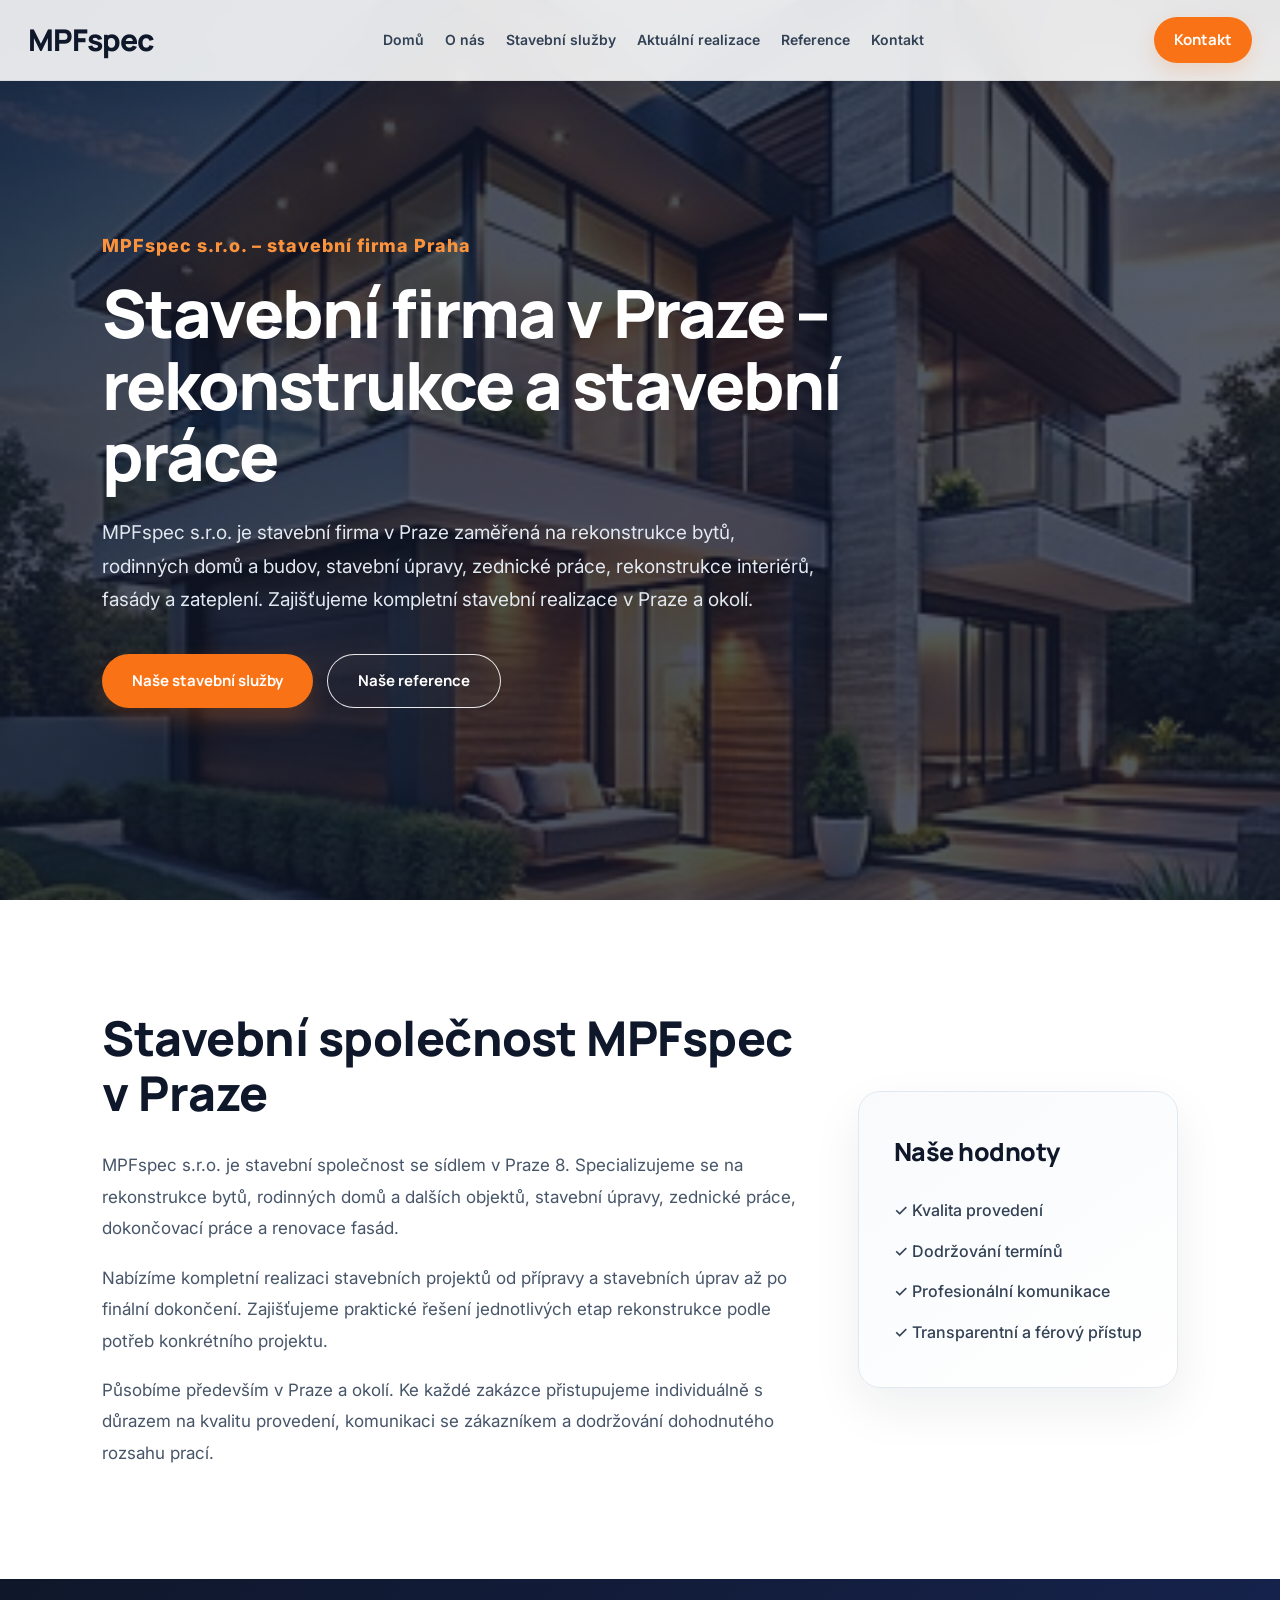
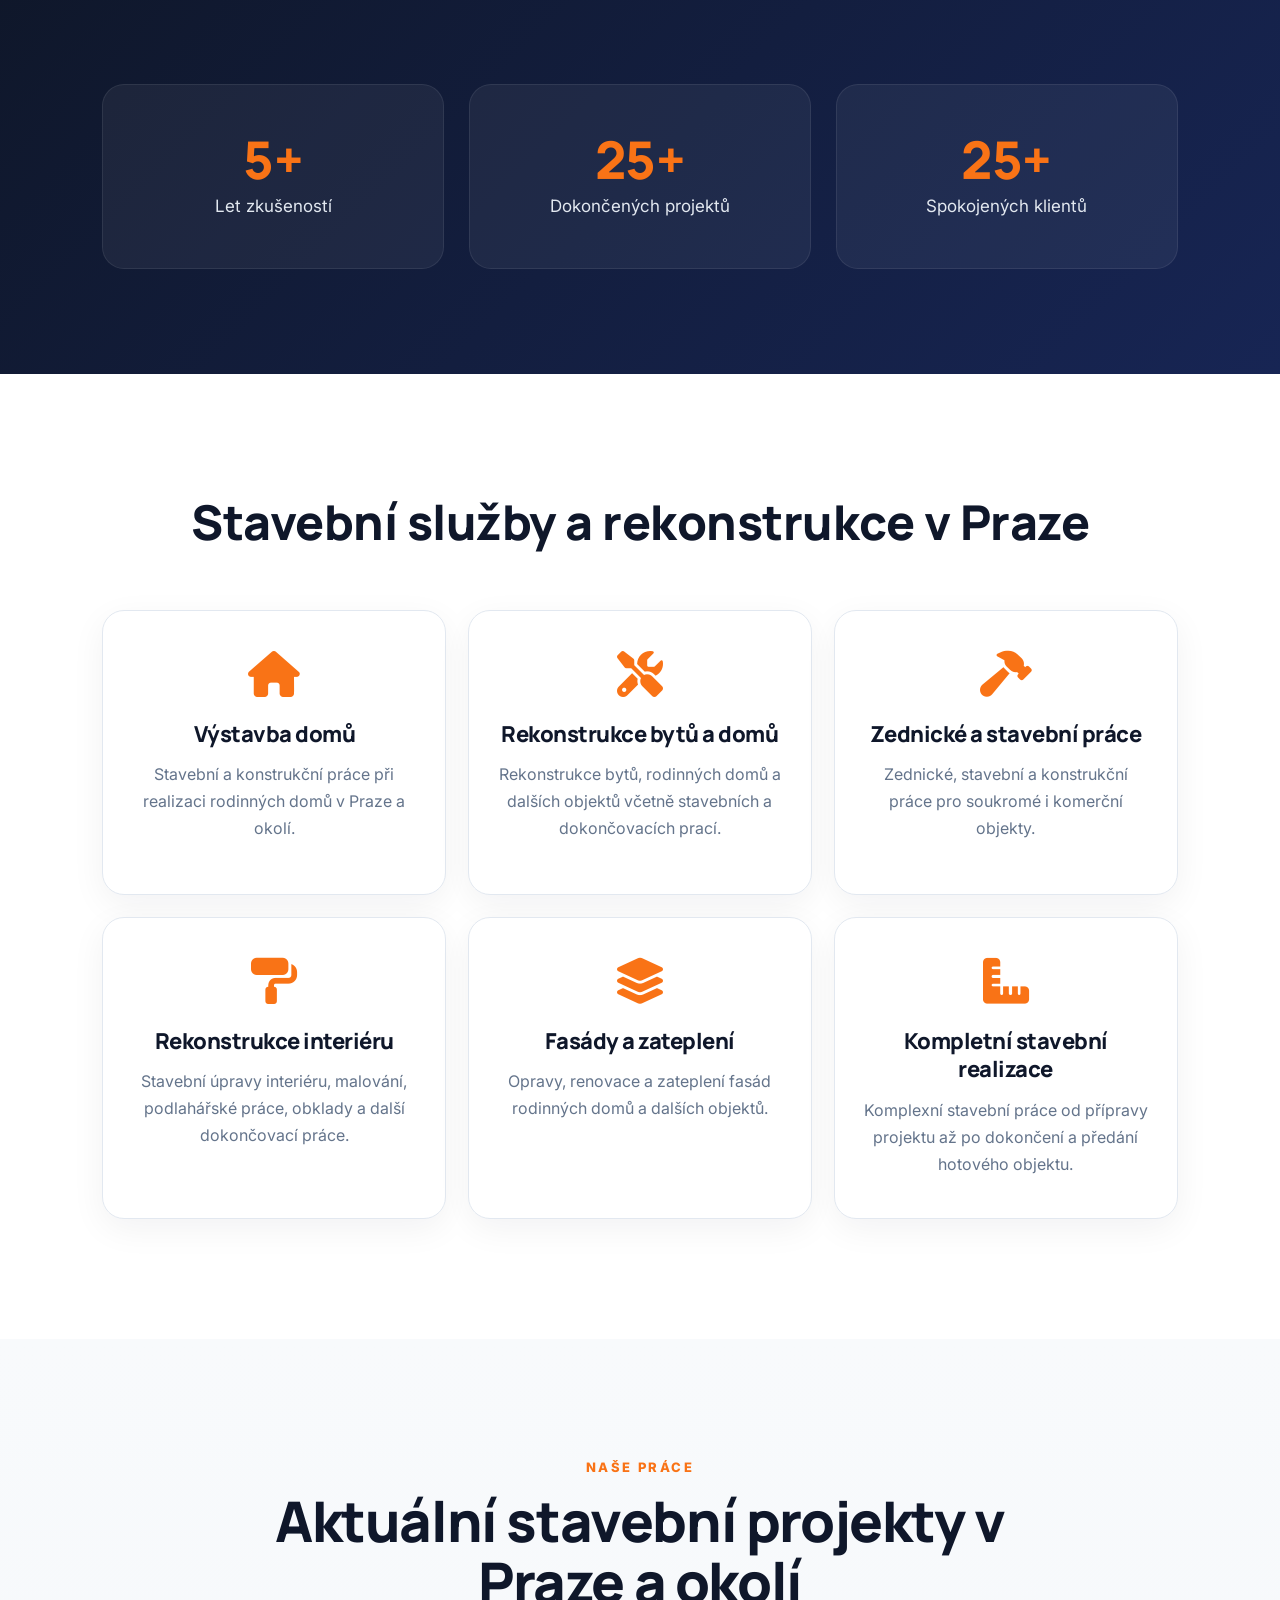
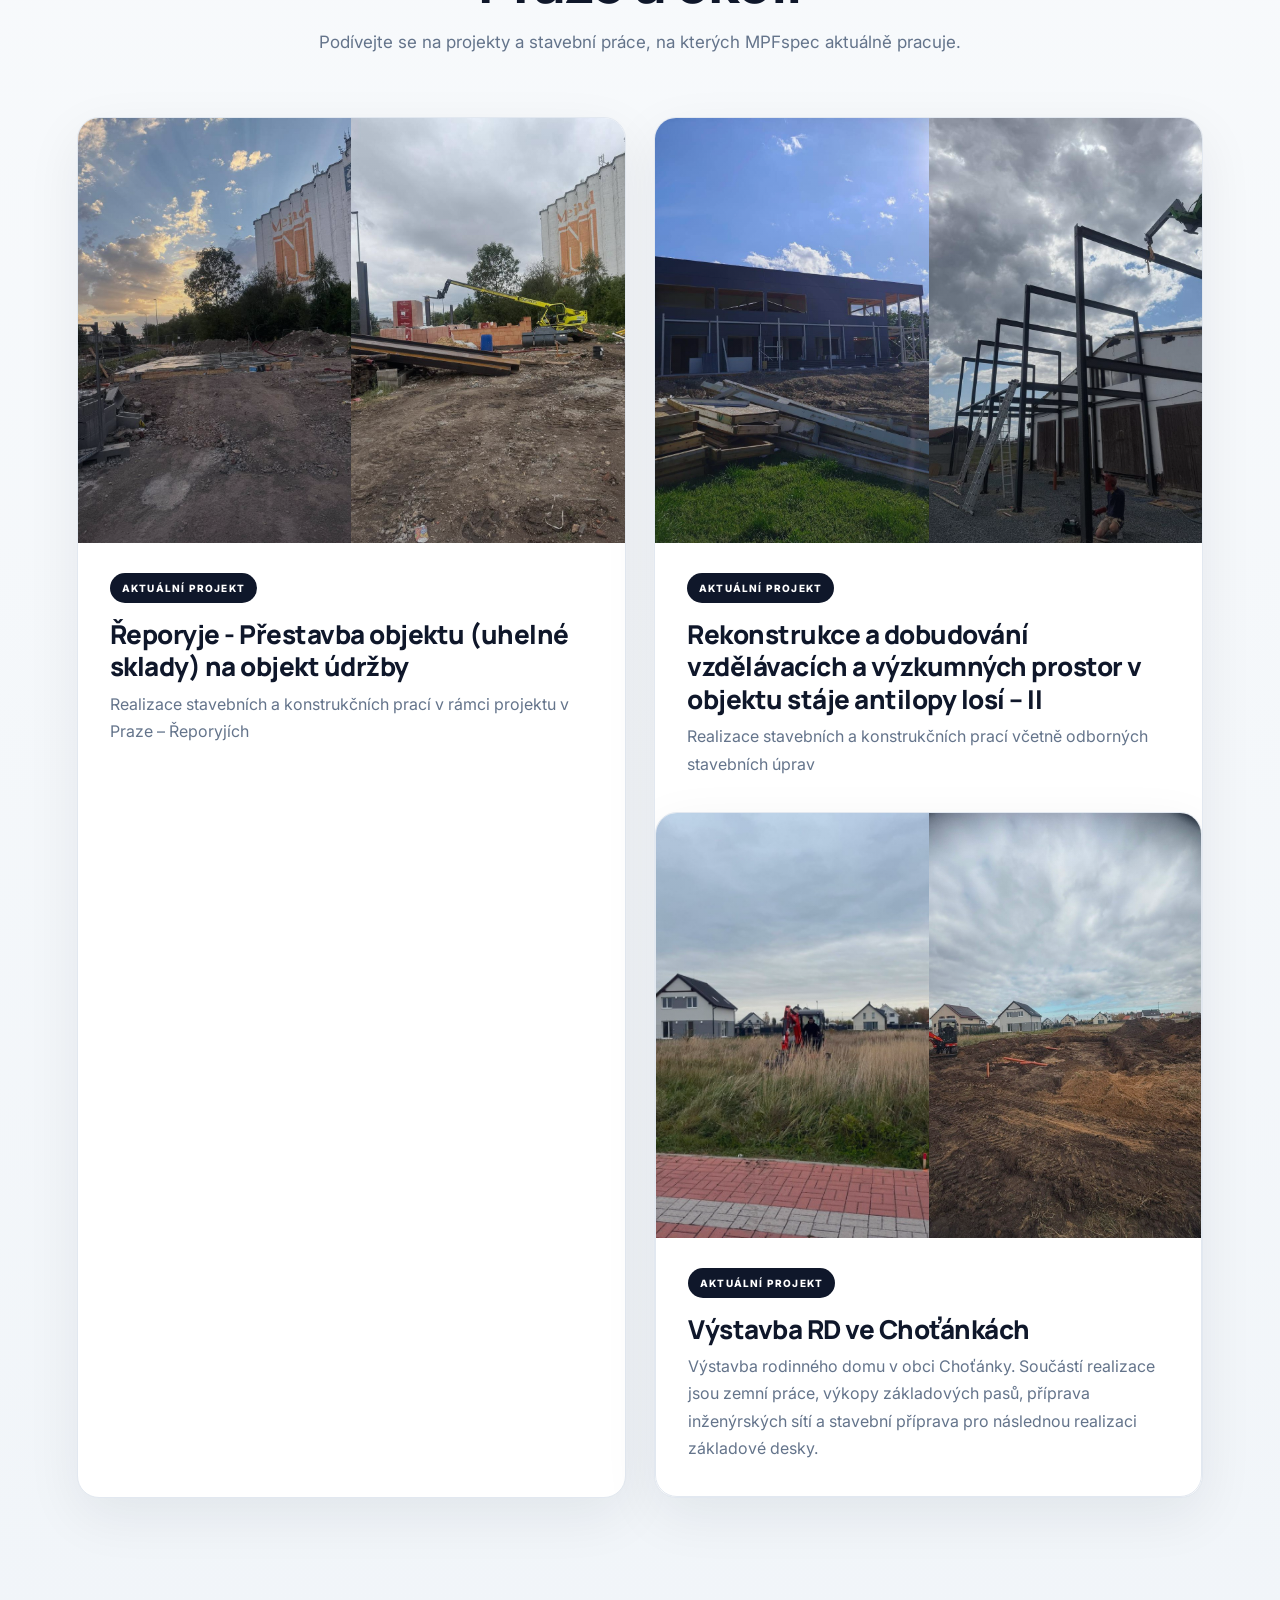
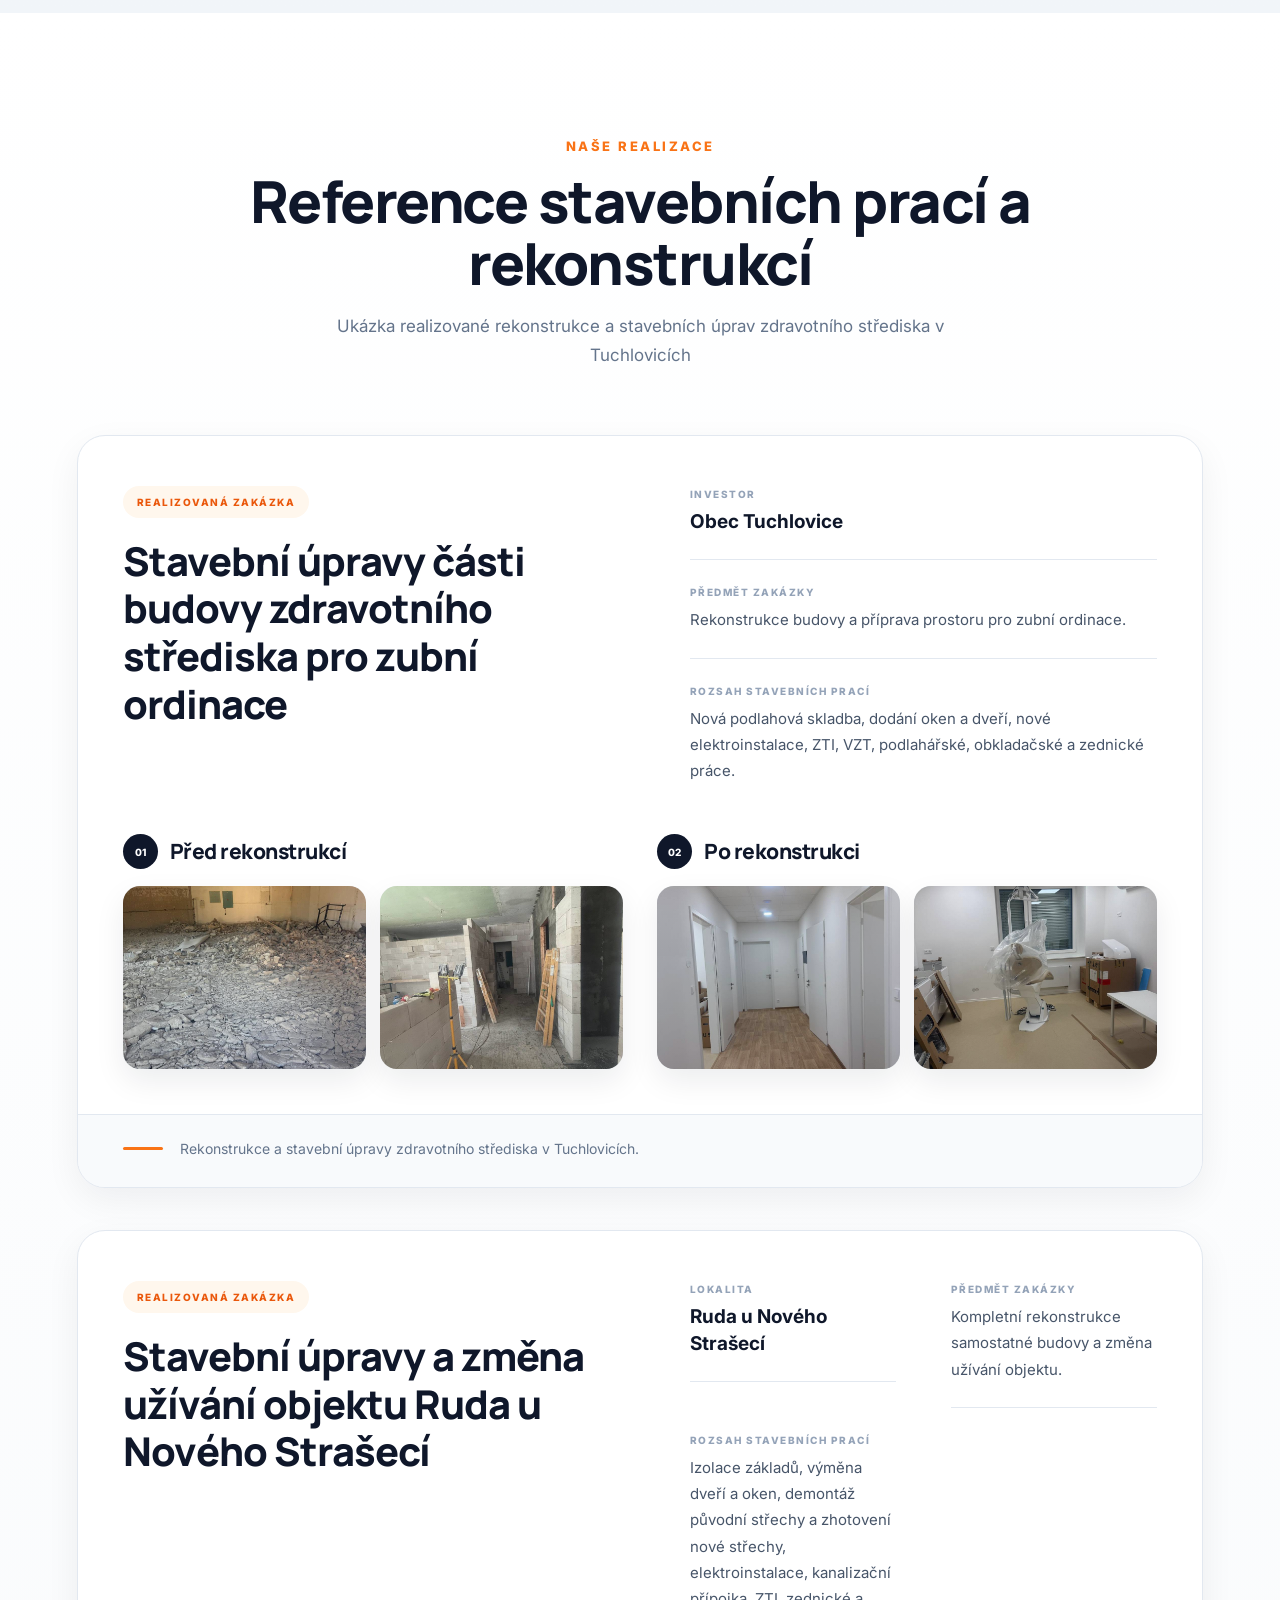
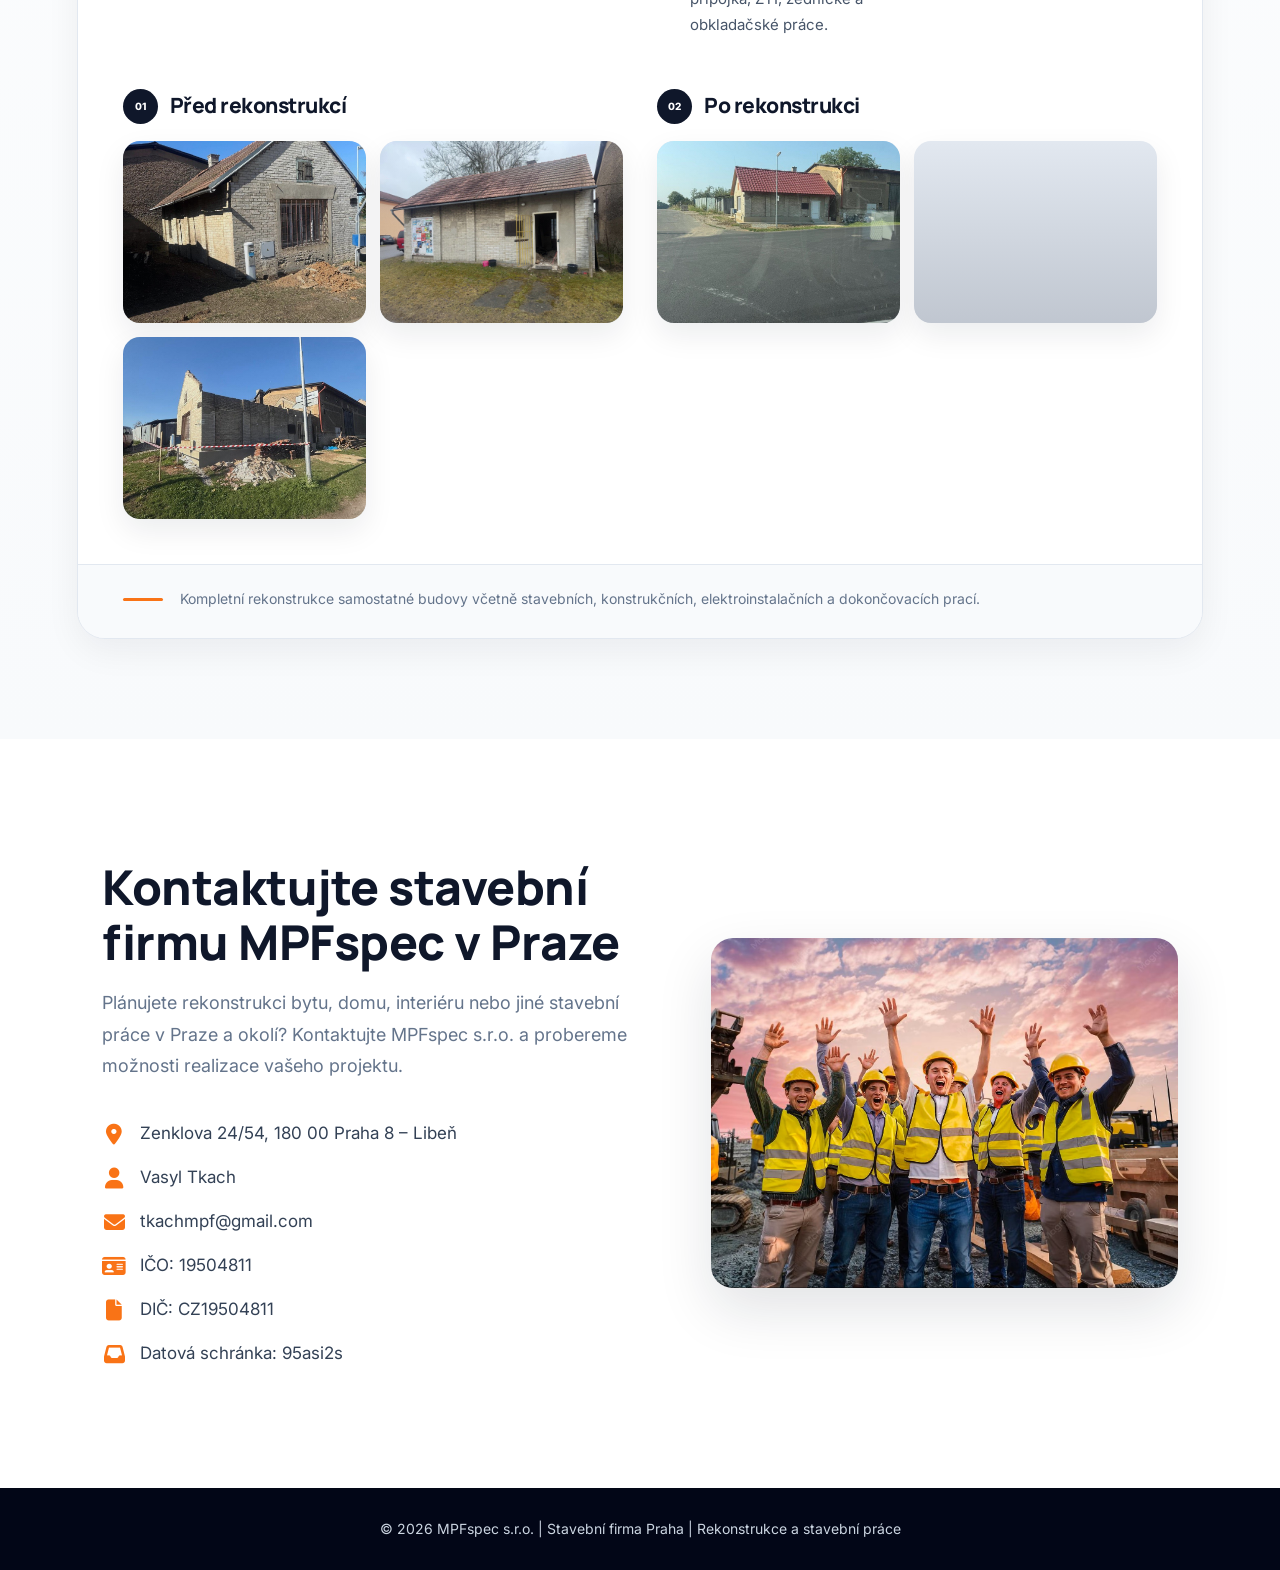
==== commit 2a505ad1: "sc" ====
--- a/index.html
+++ b/index.html
@@ -941,6 +941,53 @@
  
     </div> 
  
+    <!-- PROJECT 3 -->
+
+<article class="current-project">
+
+    <div class="current-project-images">
+
+        <div class="current-project-image">
+
+            <img
+                src="images/chotanky-1.jpg"
+                alt="Výstavba RD ve Choťánkách"
+                loading="lazy"
+                decoding="async">
+
+        </div>
+
+        <div class="current-project-image">
+
+            <img
+                src="images/chotanky-2.jpg"
+                alt="Zemní práce pro rodinný dům v Choťánkách"
+                loading="lazy"
+                decoding="async">
+
+        </div>
+
+    </div>
+
+    <div class="current-project-content">
+
+        <span class="project-status">
+            AKTUÁLNÍ PROJEKT
+        </span>
+
+        <h3>
+            Výstavba RD ve Choťánkách
+        </h3>
+
+        <p>
+            Výstavba rodinného domu v obci Choťánky.
+            Součástí realizace jsou zemní práce,
+            výkopy základových pasů, příprava
+            inženýrských sítí a stavební příprava
+            pro následnou realizaci základové desky.
+        </p>
+
+    </div>
 </article> 
  
  
--- a/style.css
+++ b/style.css
@@ -2746,4 +2746,2754 @@
         font-size: 16px;
     }
 
+}
+
+/* =========================================================
+   MPFspec
+   Professional responsive website styles
+   Desktop / Laptop / Tablet / Mobile
+   ========================================================= */
+
+
+/* =========================================================
+   GLOBAL
+   ========================================================= */
+
+* {
+    margin: 0;
+    padding: 0;
+    box-sizing: border-box;
+}
+
+html {
+    scroll-behavior: smooth;
+    scroll-padding-top: 90px;
+}
+
+body {
+    font-family: "Inter", sans-serif;
+    color: #1e293b;
+    background: #ffffff;
+    line-height: 1.6;
+    overflow-x: hidden;
+}
+
+body.menu-open {
+    overflow: hidden;
+}
+
+img {
+    display: block;
+    max-width: 100%;
+}
+
+a {
+    color: inherit;
+}
+
+button,
+a {
+    -webkit-tap-highlight-color: transparent;
+}
+
+button {
+    font: inherit;
+}
+
+
+/* =========================================================
+   TYPOGRAPHY
+   ========================================================= */
+
+h1,
+h2,
+h3,
+h4,
+h5,
+h6,
+.logo {
+    font-family: "Manrope", sans-serif;
+    font-weight: 800;
+    letter-spacing: -0.5px;
+}
+
+.btn,
+.btn-outline,
+.nav-btn {
+    font-family: "Manrope", sans-serif;
+    font-weight: 700;
+}
+
+p {
+    margin: 0;
+}
+
+section {
+    width: 100%;
+}
+
+
+/* =========================================================
+   HEADER
+   ========================================================= */
+
+header {
+    position: fixed;
+    top: 0;
+    left: 0;
+
+    width: 100%;
+
+    z-index: 1000;
+
+    background: rgba(255, 255, 255, 0.88);
+
+    backdrop-filter: blur(14px);
+    -webkit-backdrop-filter: blur(14px);
+
+    border-bottom: 1px solid rgba(15, 23, 42, 0.06);
+
+    box-shadow:
+        0 5px 25px rgba(15, 23, 42, 0.05);
+}
+
+.navbar {
+    width: 100%;
+    max-width: 1320px;
+
+    margin: 0 auto;
+
+    padding: 17px 35px;
+
+    display: flex;
+    align-items: center;
+    justify-content: space-between;
+
+    gap: 25px;
+}
+
+
+/* =========================================================
+   LOGO
+   ========================================================= */
+
+.logo {
+    display: inline-flex;
+    align-items: center;
+
+    color: #0f172a;
+
+    font-size: 30px;
+    font-weight: 800;
+
+    text-decoration: none;
+
+    letter-spacing: -1px;
+
+    transition:
+        color 0.25s ease,
+        transform 0.25s ease;
+}
+
+.logo:hover {
+    color: #f97316;
+    transform: translateY(-1px);
+}
+
+
+/* =========================================================
+   DESKTOP NAVIGATION
+   ========================================================= */
+
+.nav-links {
+    display: flex;
+    align-items: center;
+
+    gap: 28px;
+
+    margin: 0;
+
+    padding: 0;
+
+    list-style: none;
+}
+
+.nav-links a {
+    position: relative;
+
+    display: inline-flex;
+    align-items: center;
+
+    padding: 5px 0;
+
+    color: #334155;
+
+    font-size: 15px;
+    font-weight: 600;
+
+    text-decoration: none;
+
+    transition:
+        color 0.25s ease,
+        transform 0.25s ease;
+}
+
+.nav-links a::after {
+    content: "";
+
+    position: absolute;
+
+    left: 0;
+    bottom: -3px;
+
+    width: 0;
+    height: 2px;
+
+    border-radius: 10px;
+
+    background: #f97316;
+
+    transition: width 0.25s ease;
+}
+
+.nav-links a:hover {
+    color: #f97316;
+}
+
+.nav-links a:hover::after {
+    width: 100%;
+}
+
+
+/* =========================================================
+   NAV CONTACT BUTTON
+   ========================================================= */
+
+.nav-btn {
+    display: inline-flex;
+    align-items: center;
+    justify-content: center;
+
+    min-height: 46px;
+
+    padding: 0 23px;
+
+    background: #f97316;
+    color: #ffffff;
+
+    border-radius: 50px;
+
+    text-decoration: none;
+
+    font-size: 15px;
+
+    box-shadow:
+        0 8px 20px rgba(249, 115, 22, 0.18);
+
+    transition:
+        background 0.25s ease,
+        transform 0.25s ease,
+        box-shadow 0.25s ease;
+}
+
+.nav-btn:hover {
+    background: #ea580c;
+
+    transform: translateY(-2px);
+
+    box-shadow:
+        0 12px 25px rgba(249, 115, 22, 0.25);
+}
+
+
+/* =========================================================
+   BURGER
+   ========================================================= */
+
+.burger {
+    width: 34px;
+    height: 26px;
+
+    padding: 0;
+
+    display: none;
+
+    flex-direction: column;
+    justify-content: space-between;
+
+    border: 0;
+
+    background: transparent;
+
+    cursor: pointer;
+}
+
+.burger span {
+    display: block;
+
+    width: 100%;
+    height: 3px;
+
+    border-radius: 10px;
+
+    background: #0f172a;
+
+    transition:
+        transform 0.3s ease,
+        opacity 0.3s ease;
+}
+
+.burger.active span:nth-child(1) {
+    transform: translateY(11px) rotate(45deg);
+}
+
+.burger.active span:nth-child(2) {
+    opacity: 0;
+}
+
+.burger.active span:nth-child(3) {
+    transform: translateY(-11px) rotate(-45deg);
+}
+
+
+/* =========================================================
+   MOBILE MENU
+   ========================================================= */
+
+.mobile-menu {
+    position: fixed;
+
+    top: 0;
+    right: -100%;
+
+    width: min(390px, 85vw);
+    height: 100dvh;
+
+    padding: 105px 35px 40px;
+
+    display: flex;
+    flex-direction: column;
+
+    gap: 24px;
+
+    background: #ffffff;
+
+    box-shadow:
+        -15px 0 45px rgba(15, 23, 42, 0.12);
+
+    overflow-y: auto;
+
+    z-index: 999;
+
+    transition: right 0.4s ease;
+}
+
+.mobile-menu.open {
+    right: 0;
+}
+
+.mobile-menu a {
+    position: relative;
+
+    display: inline-block;
+
+    padding-bottom: 7px;
+
+    width: fit-content;
+
+    color: #0f172a;
+
+    font-family: "Manrope", sans-serif;
+
+    font-size: 22px;
+    font-weight: 700;
+
+    text-decoration: none;
+
+    transition:
+        color 0.25s ease,
+        transform 0.25s ease;
+}
+
+.mobile-menu a::after {
+    content: "";
+
+    position: absolute;
+
+    left: 0;
+    bottom: 0;
+
+    width: 0;
+    height: 2px;
+
+    background: #f97316;
+
+    transition: width 0.25s ease;
+}
+
+.mobile-menu a:hover {
+    color: #f97316;
+    transform: translateX(4px);
+}
+
+.mobile-menu a:hover::after {
+    width: 100%;
+}
+
+
+/* =========================================================
+   HERO
+   ========================================================= */
+
+.hero {
+    position: relative;
+
+    min-height: 100vh;
+
+    display: flex;
+    align-items: center;
+
+    padding:
+        130px max(8%, calc((100vw - 1320px) / 2))
+        90px;
+
+    color: #ffffff;
+
+    background:
+        linear-gradient(
+            rgba(15, 23, 42, 0.70),
+            rgba(15, 23, 42, 0.70)
+        ),
+        url("images/hero.jpg");
+
+    background-size: cover;
+
+    background-position: center;
+
+    isolation: isolate;
+}
+
+.hero::after {
+    content: "";
+
+    position: absolute;
+
+    inset: 0;
+
+    background:
+        linear-gradient(
+            90deg,
+            rgba(15, 23, 42, 0.25),
+            transparent
+        );
+
+    z-index: -1;
+}
+
+.hero-content {
+    width: 100%;
+    max-width: 760px;
+
+    animation: heroFadeIn 1s ease both;
+}
+
+.hero-tag {
+    display: inline-block;
+
+    margin-bottom: 16px;
+
+    color: #fb923c;
+
+    font-size: 18px;
+    font-weight: 800;
+
+    letter-spacing: 1px;
+}
+
+.hero h1 {
+    margin: 0 0 24px;
+
+    max-width: 750px;
+
+    color: #ffffff;
+
+    font-size: clamp(42px, 5.2vw, 68px);
+
+    line-height: 1.08;
+
+    letter-spacing: -2px;
+}
+
+.hero p {
+    max-width: 720px;
+
+    color: #e2e8f0;
+
+    font-size: 19px;
+    line-height: 1.75;
+}
+
+.buttons {
+    margin-top: 38px;
+
+    display: flex;
+    align-items: center;
+
+    flex-wrap: wrap;
+
+    gap: 14px;
+}
+
+.btn,
+.btn-outline {
+    display: inline-flex;
+    align-items: center;
+    justify-content: center;
+
+    min-height: 54px;
+
+    padding:
+        0 30px;
+
+    border-radius: 50px;
+
+    text-decoration: none;
+
+    font-size: 15px;
+
+    transition:
+        transform 0.25s ease,
+        background 0.25s ease,
+        color 0.25s ease,
+        box-shadow 0.25s ease;
+}
+
+.btn {
+    background: #f97316;
+
+    color: #ffffff;
+
+    box-shadow:
+        0 12px 25px rgba(249, 115, 22, 0.22);
+}
+
+.btn:hover {
+    background: #ea580c;
+
+    transform: translateY(-3px);
+
+    box-shadow:
+        0 17px 30px rgba(249, 115, 22, 0.28);
+}
+
+.btn-outline {
+    border: 1.5px solid rgba(255, 255, 255, 0.9);
+
+    color: #ffffff;
+
+    background: rgba(255, 255, 255, 0.02);
+}
+
+.btn-outline:hover {
+    background: #ffffff;
+
+    color: #0f172a;
+
+    transform: translateY(-3px);
+}
+
+
+/* =========================================================
+   GENERAL SECTIONS
+   ========================================================= */
+
+section {
+    padding:
+        110px 8%;
+}
+
+section > h2 {
+    max-width: 1000px;
+
+    margin:
+        0 auto 55px;
+
+    color: #0f172a;
+
+    font-size: clamp(34px, 4vw, 48px);
+
+    line-height: 1.15;
+
+    text-align: center;
+}
+
+
+/* =========================================================
+   ABOUT
+   ========================================================= */
+
+#about {
+    background: #ffffff;
+}
+
+.container {
+    width: 100%;
+    max-width: 1320px;
+
+    margin: 0 auto;
+
+    display: grid;
+
+    grid-template-columns:
+        minmax(0, 1fr)
+        360px;
+
+    gap: 60px;
+
+    align-items: center;
+}
+
+.about-text h2 {
+    margin-bottom: 30px;
+
+    color: #0f172a;
+
+    font-size: clamp(34px, 4vw, 48px);
+
+    line-height: 1.15;
+}
+
+.container p {
+    color: #475569;
+
+    font-size: 17px;
+
+    line-height: 1.85;
+}
+
+.about-text p + p {
+    margin-top: 18px;
+}
+
+
+/* =========================================================
+   VALUES BOX
+   ========================================================= */
+
+.info-box {
+    padding: 40px 35px;
+
+    background:
+        linear-gradient(
+            145deg,
+            #f8fafc,
+            #ffffff
+        );
+
+    border:
+        1px solid #e2e8f0;
+
+    border-radius: 22px;
+
+    box-shadow:
+        0 20px 50px rgba(15, 23, 42, 0.07);
+}
+
+.info-box h3 {
+    margin-bottom: 24px;
+
+    color: #0f172a;
+
+    font-size: 25px;
+}
+
+.info-box p {
+    color: #334155;
+
+    font-size: 16px;
+    font-weight: 500;
+}
+
+.info-box p + p {
+    margin-top: 11px;
+}
+
+
+/* =========================================================
+   STATISTICS
+   ========================================================= */
+
+.statistics {
+    padding:
+        105px 8%;
+
+    background:
+        linear-gradient(
+            135deg,
+            #0f172a,
+            #172554
+        );
+
+    color: #ffffff;
+}
+
+.stats-container {
+    width: 100%;
+    max-width: 1150px;
+
+    margin: 0 auto;
+
+    display: grid;
+
+    grid-template-columns:
+        repeat(3, 1fr);
+
+    gap: 25px;
+}
+
+.stat-item {
+    min-height: 185px;
+
+    padding:
+        35px 20px;
+
+    display: flex;
+    flex-direction: column;
+
+    align-items: center;
+    justify-content: center;
+
+    text-align: center;
+
+    background:
+        rgba(255, 255, 255, 0.055);
+
+    border:
+        1px solid rgba(255, 255, 255, 0.08);
+
+    border-radius: 22px;
+
+    transition:
+        transform 0.3s ease,
+        background 0.3s ease;
+}
+
+.stat-item:hover {
+    transform: translateY(-6px);
+
+    background:
+        rgba(255, 255, 255, 0.08);
+}
+
+.stat-item h3 {
+    margin-bottom: 7px;
+
+    color: #f97316;
+
+    font-size: 52px;
+
+    line-height: 1;
+}
+
+.stat-item p {
+    color: #e2e8f0;
+
+    font-size: 17px;
+}
+
+
+/* =========================================================
+   SERVICES
+   ========================================================= */
+
+#services {
+    background: #ffffff;
+
+    padding:
+        120px 8%;
+}
+
+#services > h2 {
+    margin-bottom: 60px;
+}
+
+.cards {
+    width: 100%;
+    max-width: 1320px;
+
+    margin: 0 auto;
+
+    display: grid;
+
+    grid-template-columns:
+        repeat(3, minmax(0, 1fr));
+
+    gap: 28px;
+}
+
+.card {
+    position: relative;
+
+    min-height: 285px;
+
+    padding: 40px 28px;
+
+    display: flex;
+    flex-direction: column;
+    align-items: center;
+
+    text-align: center;
+
+    background: #ffffff;
+
+    border:
+        1px solid #e2e8f0;
+
+    border-radius: 22px;
+
+    box-shadow:
+        0 10px 35px rgba(15, 23, 42, 0.055);
+
+    transition:
+        transform 0.3s ease,
+        box-shadow 0.3s ease,
+        border-color 0.3s ease;
+}
+
+.card::before {
+    content: "";
+
+    position: absolute;
+
+    top: 0;
+    left: 30px;
+    right: 30px;
+
+    height: 3px;
+
+    border-radius:
+        0 0 10px 10px;
+
+    background:
+        linear-gradient(
+            90deg,
+            #f97316,
+            #fb923c
+        );
+
+    transform: scaleX(0);
+
+    transform-origin: center;
+
+    transition:
+        transform 0.3s ease;
+}
+
+.card:hover {
+    transform: translateY(-8px);
+
+    border-color:
+        rgba(249, 115, 22, 0.18);
+
+    box-shadow:
+        0 22px 50px rgba(15, 23, 42, 0.11);
+}
+
+.card:hover::before {
+    transform: scaleX(1);
+}
+
+.card i {
+    margin-bottom: 23px;
+
+    color: #f97316;
+
+    font-size: 46px;
+
+    line-height: 1;
+}
+
+.card h3 {
+    margin-bottom: 13px;
+
+    color: #0f172a;
+
+    font-size: 22px;
+
+    line-height: 1.3;
+}
+
+.card p {
+    max-width: 320px;
+
+    color: #64748b;
+
+    font-size: 16px;
+
+    line-height: 1.7;
+}
+
+
+/* =========================================================
+   CURRENT PROJECTS
+   ========================================================= */
+
+.current-projects {
+    position: relative;
+
+    padding:
+        115px 6%;
+
+    background:
+        linear-gradient(
+            180deg,
+            #f8fafc 0%,
+            #f1f5f9 100%
+        );
+}
+
+.current-projects .section-title {
+    max-width: 850px;
+
+    margin:
+        0 auto 60px;
+
+    text-align: center;
+}
+
+.current-projects .section-title > span {
+    display: inline-block;
+
+    margin-bottom: 13px;
+
+    color: #f97316;
+
+    font-size: 13px;
+    font-weight: 800;
+
+    letter-spacing: 2.4px;
+}
+
+.current-projects .section-title h2 {
+    margin: 0 0 16px;
+
+    color: #0f172a;
+
+    font-size: clamp(38px, 4.5vw, 56px);
+
+    line-height: 1.08;
+
+    letter-spacing: -1.4px;
+}
+
+.current-projects .section-title p {
+    max-width: 650px;
+
+    margin: 0 auto;
+
+    color: #64748b;
+
+    font-size: 17px;
+
+    line-height: 1.7;
+}
+
+.current-projects-grid {
+    width: 100%;
+    max-width: 1280px;
+
+    margin: 0 auto;
+
+    display: grid;
+
+    grid-template-columns:
+        repeat(2, minmax(0, 1fr));
+
+    gap: 28px;
+}
+
+.current-project {
+    overflow: hidden;
+
+    background: #ffffff;
+
+    border:
+        1px solid #e2e8f0;
+
+    border-radius: 22px;
+
+    box-shadow:
+        0 18px 55px rgba(15, 23, 42, 0.07);
+
+    transition:
+        transform 0.35s ease,
+        box-shadow 0.35s ease;
+}
+
+.current-project:hover {
+    transform: translateY(-7px);
+
+    box-shadow:
+        0 28px 70px rgba(15, 23, 42, 0.12);
+}
+
+.current-project-images {
+    display: grid;
+
+    grid-template-columns:
+        repeat(2, minmax(0, 1fr));
+
+    height: 425px;
+
+    overflow: hidden;
+}
+
+.current-project-image {
+    position: relative;
+
+    min-width: 0;
+
+    overflow: hidden;
+
+    background: #e2e8f0;
+}
+
+.current-project-image img {
+    width: 100%;
+    height: 100%;
+
+    object-fit: cover;
+
+    transition:
+        transform 0.6s ease;
+}
+
+.current-project-image::after {
+    content: "";
+
+    position: absolute;
+
+    inset: 0;
+
+    background:
+        linear-gradient(
+            to bottom,
+            rgba(15, 23, 42, 0),
+            rgba(15, 23, 42, 0.24)
+        );
+
+    pointer-events: none;
+}
+
+.current-project:hover .current-project-image img {
+    transform: scale(1.045);
+}
+
+.current-project-images
+.current-project-image:only-child {
+    grid-column: 1 / -1;
+}
+
+.current-project-content {
+    padding:
+        30px 32px 34px;
+}
+
+.project-status {
+    display: inline-flex;
+    align-items: center;
+
+    margin-bottom: 15px;
+
+    padding:
+        7px 12px;
+
+    border-radius: 50px;
+
+    background: #0f172a;
+    color: #ffffff;
+
+    font-size: 10px;
+    font-weight: 800;
+
+    letter-spacing: 1.2px;
+}
+
+.current-project-content h3 {
+    margin-bottom: 8px;
+
+    color: #0f172a;
+
+    font-size: 26px;
+
+    line-height: 1.25;
+}
+
+.current-project-content h4 {
+    margin-bottom: 10px;
+
+    color: #334155;
+
+    font-size: 17px;
+
+    font-weight: 700;
+}
+
+.current-project-content p {
+    color: #64748b;
+
+    font-size: 16px;
+
+    line-height: 1.7;
+}
+
+
+/* =========================================================
+   REFERENCES
+   ========================================================= */
+
+.references {
+    position: relative;
+
+    padding:
+        120px 6%;
+
+    background:
+        linear-gradient(
+            180deg,
+            #ffffff 0%,
+            #f8fafc 100%
+        );
+
+    overflow: hidden;
+}
+
+.references-header {
+    max-width: 850px;
+
+    margin:
+        0 auto 65px;
+
+    text-align: center;
+}
+
+.references-header > span {
+    display: inline-block;
+
+    margin-bottom: 13px;
+
+    color: #f97316;
+
+    font-size: 13px;
+    font-weight: 800;
+
+    letter-spacing: 2.5px;
+}
+
+.references-header h2 {
+    margin: 0 0 17px;
+
+    color: #0f172a;
+
+    font-size: clamp(38px, 5vw, 58px);
+
+    line-height: 1.08;
+
+    letter-spacing: -1.5px;
+}
+
+.references-header p {
+    max-width: 650px;
+
+    margin: 0 auto;
+
+    color: #64748b;
+
+    font-size: 17px;
+
+    line-height: 1.7;
+}
+
+
+/* =========================================================
+   REFERENCE CARD
+   ========================================================= */
+
+.reference-card {
+    width: 100%;
+    max-width: 1380px;
+
+    margin: 0 auto;
+
+    overflow: hidden;
+
+    background: #ffffff;
+
+    border:
+        1px solid #e2e8f0;
+
+    border-radius: 28px;
+
+    box-shadow:
+        0 22px 75px rgba(15, 23, 42, 0.08);
+}
+
+
+/* =========================================================
+   REFERENCE INFORMATION
+   ========================================================= */
+
+.reference-main {
+    display: grid;
+
+    grid-template-columns:
+        minmax(0, 1.05fr)
+        minmax(320px, 0.95fr);
+
+    gap: 70px;
+
+    padding:
+        58px 60px;
+}
+
+.reference-heading {
+    padding-right: 15px;
+}
+
+.reference-label {
+    display: inline-flex;
+    align-items: center;
+
+    margin-bottom: 20px;
+
+    padding:
+        8px 14px;
+
+    border-radius: 50px;
+
+    background:
+        #fff7ed;
+
+    color:
+        #ea580c;
+
+    font-size: 10px;
+    font-weight: 800;
+
+    letter-spacing: 1.5px;
+}
+
+.reference-heading h3 {
+    max-width: 650px;
+
+    margin: 0;
+
+    color: #0f172a;
+
+    font-size: clamp(30px, 3.1vw, 44px);
+
+    line-height: 1.2;
+
+    letter-spacing: -1px;
+}
+
+
+/* =========================================================
+   REFERENCE DETAILS
+   ========================================================= */
+
+.reference-details {
+    display: flex;
+    flex-direction: column;
+}
+
+.reference-detail {
+    padding-bottom: 24px;
+    margin-bottom: 24px;
+
+    border-bottom:
+        1px solid #e2e8f0;
+}
+
+.reference-detail:last-child {
+    padding-bottom: 0;
+    margin-bottom: 0;
+
+    border-bottom: 0;
+}
+
+.reference-detail > span {
+    display: block;
+
+    margin-bottom: 7px;
+
+    color: #94a3b8;
+
+    font-size: 10px;
+    font-weight: 800;
+
+    text-transform: uppercase;
+
+    letter-spacing: 1.5px;
+}
+
+.reference-detail strong {
+    display: block;
+
+    color: #0f172a;
+
+    font-size: 19px;
+
+    line-height: 1.4;
+}
+
+.reference-detail p {
+    margin: 0;
+
+    color: #475569;
+
+    font-size: 15px;
+
+    line-height: 1.75;
+}
+
+
+/* =========================================================
+   REFERENCE GALLERY
+   ========================================================= */
+
+.reference-gallery {
+    display: grid;
+
+    grid-template-columns:
+        repeat(2, minmax(0, 1fr));
+
+    gap: 34px;
+
+    padding:
+        0 60px 55px;
+}
+
+.reference-group {
+    min-width: 0;
+}
+
+.reference-group-title {
+    display: flex;
+    align-items: center;
+
+    gap: 12px;
+
+    margin-bottom: 17px;
+}
+
+.reference-group-title span {
+    width: 35px;
+    height: 35px;
+
+    flex: 0 0 35px;
+
+    display: flex;
+    align-items: center;
+    justify-content: center;
+
+    border-radius: 50%;
+
+    background: #0f172a;
+
+    color: #ffffff;
+
+    font-size: 10px;
+    font-weight: 800;
+}
+
+.reference-group-title h4 {
+    margin: 0;
+
+    color: #0f172a;
+
+    font-size: 21px;
+
+    line-height: 1.3;
+}
+
+
+/* =========================================================
+   REFERENCE PHOTOS
+   ========================================================= */
+
+.reference-images {
+    display: grid;
+
+    grid-template-columns:
+        repeat(2, minmax(0, 1fr));
+
+    gap: 14px;
+}
+
+.reference-image {
+    position: relative;
+
+    margin: 0;
+
+    width: 100%;
+
+    aspect-ratio: 4 / 3;
+
+    overflow: hidden;
+
+    background: #e2e8f0;
+
+    border-radius: 17px;
+
+    box-shadow:
+        0 12px 30px rgba(15, 23, 42, 0.08);
+}
+
+.reference-image::after {
+    content: "";
+
+    position: absolute;
+
+    inset: 0;
+
+    background:
+        linear-gradient(
+            to bottom,
+            rgba(15, 23, 42, 0),
+            rgba(15, 23, 42, 0.16)
+        );
+
+    pointer-events: none;
+}
+
+.reference-image img {
+    width: 100%;
+    height: 100%;
+
+    object-fit: cover;
+
+    transition:
+        transform 0.6s ease;
+}
+
+.reference-image:hover img {
+    transform: scale(1.06);
+}
+
+
+/* =========================================================
+   REFERENCE FOOTER
+   ========================================================= */
+
+.reference-footer {
+    display: flex;
+    align-items: center;
+
+    gap: 17px;
+
+    padding:
+        25px 60px 29px;
+
+    border-top:
+        1px solid #e2e8f0;
+
+    background:
+        #f8fafc;
+}
+
+.reference-footer-line {
+    width: 40px;
+    height: 3px;
+
+    flex: 0 0 40px;
+
+    border-radius: 10px;
+
+    background: #f97316;
+}
+
+.reference-footer p {
+    color: #64748b;
+
+    font-size: 14px;
+
+    line-height: 1.6;
+}
+
+
+/* =========================================================
+   CONTACT
+   ========================================================= */
+
+#contact {
+    padding:
+        120px 8%;
+
+    background: #ffffff;
+}
+
+.contact-container {
+    width: 100%;
+    max-width: 1320px;
+
+    margin: 0 auto;
+
+    display: grid;
+
+    grid-template-columns:
+        minmax(0, 1.08fr)
+        minmax(0, 0.92fr);
+
+    gap: 60px;
+
+    align-items: center;
+}
+
+.contact-left h2 {
+    margin-bottom: 18px;
+
+    color: #0f172a;
+
+    font-size: clamp(34px, 4vw, 48px);
+
+    line-height: 1.15;
+}
+
+.contact-subtitle {
+    max-width: 700px;
+
+    margin-bottom: 38px;
+
+    color: #64748b;
+
+    font-size: 18px;
+
+    line-height: 1.75;
+}
+
+.contact-info {
+    display: flex;
+    flex-direction: column;
+
+    gap: 17px;
+}
+
+.info-item {
+    display: flex;
+    align-items: flex-start;
+
+    gap: 14px;
+
+    color: #334155;
+
+    font-size: 17px;
+}
+
+.info-item i {
+    width: 24px;
+
+    flex: 0 0 24px;
+
+    margin-top: 4px;
+
+    color: #f97316;
+
+    font-size: 21px;
+
+    text-align: center;
+}
+
+.info-item a {
+    color: #334155;
+
+    text-decoration: none;
+
+    transition: color 0.25s ease;
+}
+
+.info-item a:hover {
+    color: #f97316;
+}
+
+.contact-right {
+    width: 100%;
+}
+
+.contact-right img {
+    width: 100%;
+
+    aspect-ratio: 4 / 3;
+
+    object-fit: cover;
+
+    border-radius: 22px;
+
+    box-shadow:
+        0 22px 55px rgba(15, 23, 42, 0.12);
+}
+
+
+/* =========================================================
+   FOOTER
+   ========================================================= */
+
+footer {
+    padding:
+        30px 20px;
+
+    background:
+        #020617;
+
+    color: #cbd5e1;
+
+    text-align: center;
+
+    font-size: 14px;
+}
+
+
+/* =========================================================
+   ANIMATIONS
+   ========================================================= */
+
+.hidden {
+    opacity: 0;
+
+    transform:
+        translateY(35px);
+
+    transition:
+        opacity 0.75s ease,
+        transform 0.75s ease;
+}
+
+.show {
+    opacity: 1;
+
+    transform:
+        translateY(0);
+}
+
+@keyframes heroFadeIn {
+
+    from {
+        opacity: 0;
+        transform:
+            translateY(25px);
+    }
+
+    to {
+        opacity: 1;
+        transform:
+            translateY(0);
+    }
+}
+
+
+/* =========================================================
+   LARGE DESKTOP
+   ========================================================= */
+
+@media (min-width: 1600px) {
+
+    .navbar {
+        padding-left: 20px;
+        padding-right: 20px;
+    }
+
+    .hero {
+        min-height: 850px;
+    }
+
+    .hero-content {
+        max-width: 820px;
+    }
+
+}
+
+
+/* =========================================================
+   LAPTOP
+   ========================================================= */
+
+@media (max-width: 1300px) {
+
+    .navbar {
+        padding:
+            16px 28px;
+    }
+
+    .nav-links {
+        gap: 21px;
+    }
+
+    .nav-links a {
+        font-size: 14px;
+    }
+
+    .nav-btn {
+        padding:
+            0 20px;
+    }
+
+    .container {
+        grid-template-columns:
+            minmax(0, 1fr)
+            320px;
+
+        gap: 45px;
+    }
+
+    .cards {
+        gap: 22px;
+    }
+
+    .reference-main {
+        gap: 50px;
+
+        padding:
+            50px 45px;
+    }
+
+    .reference-gallery {
+        padding:
+            0 45px 45px;
+    }
+
+    .reference-footer {
+        padding:
+            23px 45px 27px;
+    }
+
+}
+
+
+/* =========================================================
+   TABLET
+   ========================================================= */
+
+@media (max-width: 1024px) {
+
+    .navbar {
+        padding:
+            15px 24px;
+    }
+
+    .nav-links,
+    .nav-btn {
+        display: none;
+    }
+
+    .burger {
+        display: flex;
+    }
+
+    .hero {
+        min-height: 760px;
+
+        padding:
+            120px 7%
+            80px;
+    }
+
+    .hero h1 {
+        font-size:
+            clamp(42px, 6vw, 55px);
+    }
+
+    .hero p {
+        font-size: 18px;
+    }
+
+    section,
+    #services,
+    #contact,
+    .statistics,
+    .references,
+    .current-projects {
+        padding-left: 7%;
+        padding-right: 7%;
+    }
+
+    .container {
+        grid-template-columns: 1fr;
+
+        gap: 35px;
+    }
+
+    .about-text {
+        max-width: 900px;
+    }
+
+    .info-box {
+        max-width: 700px;
+    }
+
+    .stats-container {
+        grid-template-columns:
+            repeat(3, minmax(0, 1fr));
+
+        gap: 18px;
+    }
+
+    .stat-item {
+        min-height: 155px;
+
+        padding:
+            28px 15px;
+    }
+
+    .stat-item h3 {
+        font-size: 44px;
+    }
+
+    .cards {
+        grid-template-columns:
+            repeat(2, minmax(0, 1fr));
+
+        gap: 20px;
+    }
+
+    .card {
+        min-height: 270px;
+
+        padding:
+            35px 22px;
+    }
+
+    .current-projects-grid {
+        grid-template-columns: 1fr;
+    }
+
+    .current-project {
+        max-width: 900px;
+
+        margin: 0 auto;
+
+        width: 100%;
+    }
+
+    .current-project-images {
+        height: 390px;
+    }
+
+    .reference-main {
+        grid-template-columns: 1fr;
+
+        gap: 35px;
+
+        padding:
+            42px 40px;
+    }
+
+    .reference-heading {
+        padding-right: 0;
+    }
+
+    .reference-heading h3 {
+        max-width: 900px;
+    }
+
+    .reference-gallery {
+        grid-template-columns:
+            repeat(2, minmax(0, 1fr));
+
+        gap: 24px;
+
+        padding:
+            0 40px 40px;
+    }
+
+    .contact-container {
+        grid-template-columns: 1fr;
+
+        gap: 45px;
+    }
+
+    .contact-right {
+        max-width: 800px;
+    }
+
+}
+
+
+/* =========================================================
+   SMALL TABLET
+   ========================================================= */
+
+@media (max-width: 768px) {
+
+    html {
+        scroll-padding-top: 75px;
+    }
+
+    .navbar {
+        padding:
+            14px 20px;
+    }
+
+    .logo {
+        font-size: 27px;
+    }
+
+    .mobile-menu {
+        width:
+            min(360px, 85vw);
+
+        padding:
+            95px 28px 35px;
+    }
+
+    .mobile-menu a {
+        font-size: 20px;
+    }
+
+    .hero {
+        min-height: 700px;
+
+        padding:
+            105px 24px
+            65px;
+
+        text-align: center;
+
+        background-position:
+            center center;
+    }
+
+    .hero-content {
+        max-width: 720px;
+    }
+
+    .hero-tag {
+        font-size: 16px;
+    }
+
+    .hero h1 {
+        margin-bottom: 18px;
+
+        font-size:
+            clamp(35px, 8vw, 48px);
+
+        letter-spacing: -1px;
+    }
+
+    .hero p {
+        font-size: 16px;
+        line-height: 1.65;
+    }
+
+    .buttons {
+        justify-content: center;
+
+        gap: 10px;
+
+        margin-top: 28px;
+    }
+
+    .btn,
+    .btn-outline {
+        min-height: 50px;
+
+        padding:
+            0 24px;
+    }
+
+    section,
+    #services,
+    #contact,
+    .statistics,
+    .references,
+    .current-projects {
+        padding-top: 70px;
+        padding-bottom: 70px;
+
+        padding-left: 20px;
+        padding-right: 20px;
+    }
+
+    section > h2,
+    .about-text h2,
+    .contact-left h2 {
+        font-size: 34px;
+    }
+
+    .container p {
+        font-size: 16px;
+    }
+
+    .info-box {
+        padding:
+            30px 25px;
+    }
+
+    .stats-container {
+        grid-template-columns:
+            1fr;
+
+        gap: 16px;
+    }
+
+    .stat-item {
+        width: 100%;
+        max-width: 380px;
+
+        min-height: 135px;
+
+        margin: 0 auto;
+    }
+
+    .cards {
+        grid-template-columns:
+            1fr;
+
+        gap: 16px;
+    }
+
+    .card {
+        min-height: auto;
+
+        padding:
+            32px 22px;
+    }
+
+    .card i {
+        font-size: 42px;
+    }
+
+    .current-projects .section-title {
+        margin-bottom: 40px;
+    }
+
+    .current-projects .section-title h2 {
+        font-size: 35px;
+    }
+
+    .current-projects .section-title p {
+        font-size: 15px;
+    }
+
+    .current-project-images {
+        height: 325px;
+    }
+
+    .current-project-content {
+        padding:
+            25px;
+    }
+
+    .current-project-content h3 {
+        font-size: 23px;
+    }
+
+    .references-header {
+        margin-bottom: 42px;
+    }
+
+    .references-header h2 {
+        font-size: 37px;
+    }
+
+    .references-header p {
+        font-size: 15px;
+    }
+
+    .reference-card {
+        border-radius: 21px;
+    }
+
+    .reference-main {
+        padding:
+            32px 28px;
+    }
+
+    .reference-heading h3 {
+        font-size: 29px;
+    }
+
+    .reference-gallery {
+        grid-template-columns:
+            1fr;
+
+        gap: 35px;
+
+        padding:
+            0 28px 30px;
+    }
+
+    .reference-group-title h4 {
+        font-size: 20px;
+    }
+
+    .reference-footer {
+        padding:
+            20px 28px 24px;
+    }
+
+    .contact-subtitle {
+        font-size: 17px;
+    }
+
+    .info-item {
+        font-size: 16px;
+    }
+
+}
+
+
+/* =========================================================
+   MOBILE
+   ========================================================= */
+
+@media (max-width: 600px) {
+
+    .logo {
+        font-size: 25px;
+    }
+
+    .burger {
+        width: 31px;
+        height: 23px;
+    }
+
+    .burger span {
+        height: 3px;
+    }
+
+    .mobile-menu {
+        width: 86%;
+
+        padding:
+            90px 24px 30px;
+
+        gap: 21px;
+    }
+
+    .mobile-menu a {
+        font-size: 19px;
+    }
+
+    .hero {
+        min-height: 670px;
+
+        padding:
+            95px 18px
+            55px;
+    }
+
+    .hero-tag {
+        font-size: 15px;
+    }
+
+    .hero h1 {
+        font-size:
+            clamp(31px, 9vw, 40px);
+
+        line-height: 1.12;
+    }
+
+    .hero p {
+        font-size: 15px;
+    }
+
+    .buttons {
+        width: 100%;
+
+        flex-direction: column;
+
+        align-items: stretch;
+    }
+
+    .btn,
+    .btn-outline {
+        width: 100%;
+
+        min-height: 49px;
+
+        padding:
+            0 18px;
+    }
+
+    section,
+    #services,
+    #contact,
+    .statistics,
+    .references,
+    .current-projects {
+        padding:
+            58px 15px;
+    }
+
+    section > h2,
+    .about-text h2,
+    .contact-left h2 {
+        font-size: 30px;
+    }
+
+    .container p {
+        font-size: 15px;
+    }
+
+    .info-box {
+        padding:
+            25px 20px;
+
+        border-radius: 17px;
+    }
+
+    .info-box h3 {
+        font-size: 22px;
+    }
+
+    .info-box p {
+        font-size: 15px;
+    }
+
+    .stat-item {
+        padding:
+            25px 18px;
+    }
+
+    .stat-item h3 {
+        font-size: 42px;
+    }
+
+    .stat-item p {
+        font-size: 15px;
+    }
+
+    .card {
+        border-radius: 18px;
+
+        padding:
+            28px 20px;
+    }
+
+    .card h3 {
+        font-size: 20px;
+    }
+
+    .card p {
+        font-size: 15px;
+    }
+
+    .current-projects .section-title {
+        margin-bottom: 32px;
+    }
+
+    .current-projects .section-title > span {
+        font-size: 11px;
+    }
+
+    .current-projects .section-title h2 {
+        font-size: 30px;
+    }
+
+    .current-projects .section-title p {
+        font-size: 14px;
+    }
+
+    .current-project-images {
+        height: 245px;
+    }
+
+    .current-project-content {
+        padding:
+            21px 20px 24px;
+    }
+
+    .current-project-content h3 {
+        font-size: 20px;
+    }
+
+    .current-project-content h4 {
+        font-size: 15px;
+    }
+
+    .current-project-content p {
+        font-size: 14px;
+    }
+
+    .project-status {
+        font-size: 9px;
+    }
+
+    .references {
+        padding-top: 60px;
+    }
+
+    .references-header {
+        margin-bottom: 30px;
+    }
+
+    .references-header > span {
+        font-size: 11px;
+    }
+
+    .references-header h2 {
+        font-size: 30px;
+    }
+
+    .references-header p {
+        font-size: 14px;
+    }
+
+    .reference-card {
+        border-radius: 16px;
+    }
+
+    .reference-main {
+        gap: 27px;
+
+        padding:
+            23px 19px;
+    }
+
+    .reference-label {
+        margin-bottom: 14px;
+
+        padding:
+            7px 10px;
+
+        font-size: 9px;
+    }
+
+    .reference-heading h3 {
+        font-size: 24px;
+
+        line-height: 1.25;
+    }
+
+    .reference-detail {
+        padding-bottom: 18px;
+        margin-bottom: 18px;
+    }
+
+    .reference-detail > span {
+        font-size: 9px;
+    }
+
+    .reference-detail strong {
+        font-size: 16px;
+    }
+
+    .reference-detail p {
+        font-size: 14px;
+    }
+
+    .reference-gallery {
+        gap: 30px;
+
+        padding:
+            0 19px 22px;
+    }
+
+    .reference-group-title {
+        gap: 10px;
+
+        margin-bottom: 13px;
+    }
+
+    .reference-group-title span {
+        width: 29px;
+        height: 29px;
+
+        flex-basis: 29px;
+    }
+
+    .reference-group-title h4 {
+        font-size: 18px;
+    }
+
+    .reference-images {
+        grid-template-columns:
+            1fr;
+
+        gap: 11px;
+    }
+
+    .reference-image {
+        border-radius: 12px;
+    }
+
+    .reference-footer {
+        align-items: flex-start;
+
+        gap: 12px;
+
+        padding:
+            17px 19px 20px;
+    }
+
+    .reference-footer-line {
+        width: 28px;
+        flex-basis: 28px;
+
+        margin-top: 7px;
+    }
+
+    .reference-footer p {
+        font-size: 12px;
+    }
+
+    .contact-subtitle {
+        margin-bottom: 28px;
+
+        font-size: 16px;
+    }
+
+    .contact-info {
+        gap: 15px;
+    }
+
+    .info-item {
+        gap: 11px;
+
+        font-size: 15px;
+    }
+
+    .info-item i {
+        font-size: 19px;
+    }
+
+    .contact-right img {
+        border-radius: 15px;
+    }
+
+    footer {
+        padding:
+            27px 16px;
+
+        font-size: 13px;
+    }
+
+}
+
+
+/* =========================================================
+   VERY SMALL PHONES
+   ========================================================= */
+
+@media (max-width: 380px) {
+
+    .navbar {
+        padding:
+            13px 16px;
+    }
+
+    .logo {
+        font-size: 23px;
+    }
+
+    .hero {
+        min-height: 640px;
+
+        padding-left: 15px;
+        padding-right: 15px;
+    }
+
+    .hero h1 {
+        font-size: 29px;
+    }
+
+    .hero p {
+        font-size: 14px;
+    }
+
+    section,
+    #services,
+    #contact,
+    .statistics,
+    .references,
+    .current-projects {
+        padding-left: 12px;
+        padding-right: 12px;
+    }
+
+    section > h2,
+    .about-text h2,
+    .contact-left h2 {
+        font-size: 27px;
+    }
+
+    .current-project-images {
+        height: 215px;
+    }
+
+    .current-project-content {
+        padding:
+            18px;
+    }
+
+    .current-project-content h3 {
+        font-size: 19px;
+    }
+
+    .reference-main {
+        padding:
+            20px 16px;
+    }
+
+    .reference-heading h3 {
+        font-size: 21px;
+    }
+
+    .reference-gallery {
+        padding:
+            0 16px 19px;
+    }
+
+    .reference-group-title h4 {
+        font-size: 16px;
+    }
+
+    .reference-footer {
+        padding:
+            16px;
+    }
+
+}
+
+
+/* =========================================================
+   TOUCH DEVICES
+   ========================================================= */
+
+@media (hover: none) {
+
+    .logo:hover,
+    .nav-links a:hover,
+    .nav-btn:hover,
+    .btn:hover,
+    .btn-outline:hover,
+    .card:hover,
+    .stat-item:hover,
+    .current-project:hover,
+    .reference-image:hover img,
+    .current-project:hover .current-project-image img {
+        transform: none;
+    }
+
+    .card:hover {
+        box-shadow:
+            0 10px 35px rgba(15, 23, 42, 0.055);
+
+        border-color:
+            #e2e8f0;
+    }
+
+    .card:hover::before {
+        transform: scaleX(0);
+    }
+
+}
+
+
+/* =========================================================
+   REDUCED MOTION
+   ========================================================= */
+
+@media (prefers-reduced-motion: reduce) {
+
+    html {
+        scroll-behavior: auto;
+    }
+
+    *,
+    *::before,
+    *::after {
+        animation-duration: 0.01ms !important;
+        animation-iteration-count: 1 !important;
+        transition-duration: 0.01ms !important;
+        scroll-behavior: auto !important;
+    }
+
+}
+
+/* =========================================================
+   ODDĚLENÍ JEDNOTLIVÝCH REFERENCÍ
+   ========================================================= */
+
+.references {
+    padding-bottom: 100px;
+}
+
+/* Každá reference je samostatná karta */
+.reference-card {
+    position: relative;
+    background: #ffffff;
+    border: 1px solid #e2e8f0;
+    border-radius: 28px;
+    overflow: hidden;
+
+    box-shadow:
+        0 12px 35px rgba(15, 23, 42, 0.06);
+
+    margin-bottom: 42px;
+}
+
+/* Poslední reference nemá zbytečný prostor */
+.reference-card:last-child {
+    margin-bottom: 0;
+}
+
+
+/* Číslo reference */
+.reference-number {
+    display: flex;
+    align-items: center;
+
+    height: 52px;
+    padding: 0 60px;
+
+    background: #f8fafc;
+    border-bottom: 1px solid #e2e8f0;
+
+    color: #f97316;
+
+    font-size: 11px;
+    font-weight: 800;
+    letter-spacing: 0.16em;
+    text-transform: uppercase;
+}
+
+
+/* Nadpis lokality */
+.project-location {
+    margin-top: 14px;
+
+    color: #64748b;
+
+    font-size: 18px;
+    font-weight: 700;
+}
+
+
+/* =========================================================
+   VYROVNÁNÍ INFORMACÍ — REFERENCE 02
+   ========================================================= */
+
+.references article.reference-card:nth-of-type(2) .reference-details {
+    display: grid;
+    grid-template-columns: repeat(2, minmax(0, 1fr));
+    column-gap: 55px;
+    row-gap: 0;
+    align-items: start;
+}
+
+/* Lokalita */
+.references article.reference-card:nth-of-type(2)
+.reference-detail:nth-child(1) {
+    grid-column: 1;
+}
+
+/* Předmět zakázky */
+.references article.reference-card:nth-of-type(2)
+.reference-detail:nth-child(2) {
+    grid-column: 2;
+}
+
+/* Rozsah stavebních prací */
+.references article.reference-card:nth-of-type(2)
+.reference-detail:nth-child(3) {
+    grid-column: 1;
+}
+
+/* Realizace */
+.references article.reference-card:nth-of-type(2)
+.reference-detail:nth-child(4) {
+    grid-column: 2;
+}
+
+/* =========================================================
+   TABLET
+   ========================================================= */
+
+@media (max-width: 1024px) {
+
+    .reference-number {
+        padding: 0 40px;
+    }
+
+    .references article.reference-card:nth-of-type(2)
+    .reference-main {
+        padding: 42px 40px 35px;
+    }
+
+    .references article.reference-card:nth-of-type(2)
+    .reference-details {
+        grid-template-columns: 1fr;
+    }
+
+    .references article.reference-card:nth-of-type(2)
+    .reference-group:first-child
+    .reference-images {
+        grid-template-columns: repeat(2, minmax(0, 1fr));
+    }
+
+}
+
+
+/* =========================================================
+   TELEFON
+   ========================================================= */
+
+@media (max-width: 768px) {
+
+    .references {
+        padding-bottom: 70px;
+    }
+
+    .reference-card {
+        border-radius: 22px;
+        margin-bottom: 28px;
+    }
+
+    .reference-number {
+        height: 46px;
+        padding: 0 28px;
+
+        font-size: 10px;
+    }
+
+    .references article.reference-card:nth-of-type(2)
+    .reference-main {
+        padding: 32px 28px;
+        gap: 28px;
+    }
+
+    .references article.reference-card:nth-of-type(2)
+    .reference-details {
+        grid-template-columns: 1fr;
+    }
+
+    .references article.reference-card:nth-of-type(2)
+    .reference-group:first-child
+    .reference-images {
+        grid-template-columns: 1fr;
+    }
+
+}
+
+
+/* =========================================================
+   MALÝ TELEFON
+   ========================================================= */
+
+@media (max-width: 480px) {
+
+    .reference-number {
+        padding: 0 19px;
+    }
+
+    .references article.reference-card:nth-of-type(2)
+    .reference-main {
+        padding: 25px 19px;
+    }
+
+    .project-location {
+        font-size: 16px;
+    }
+
 }
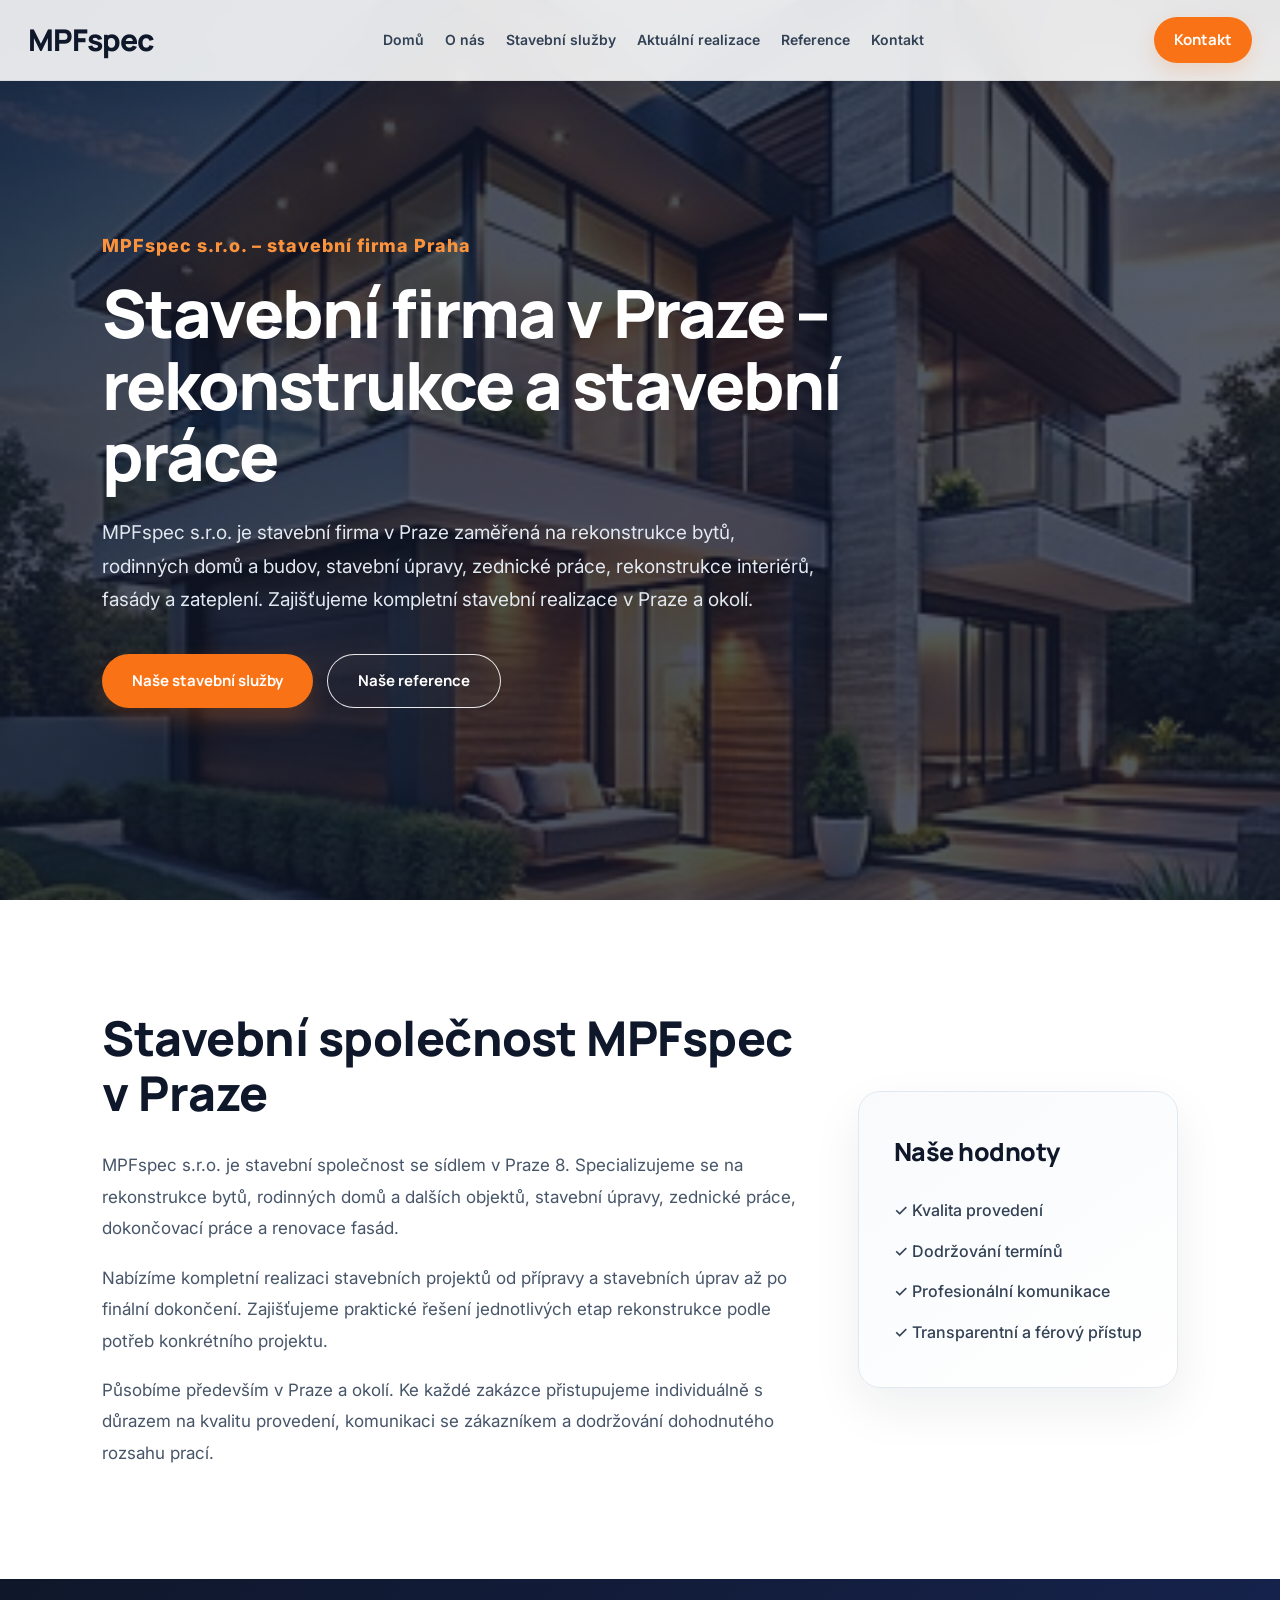
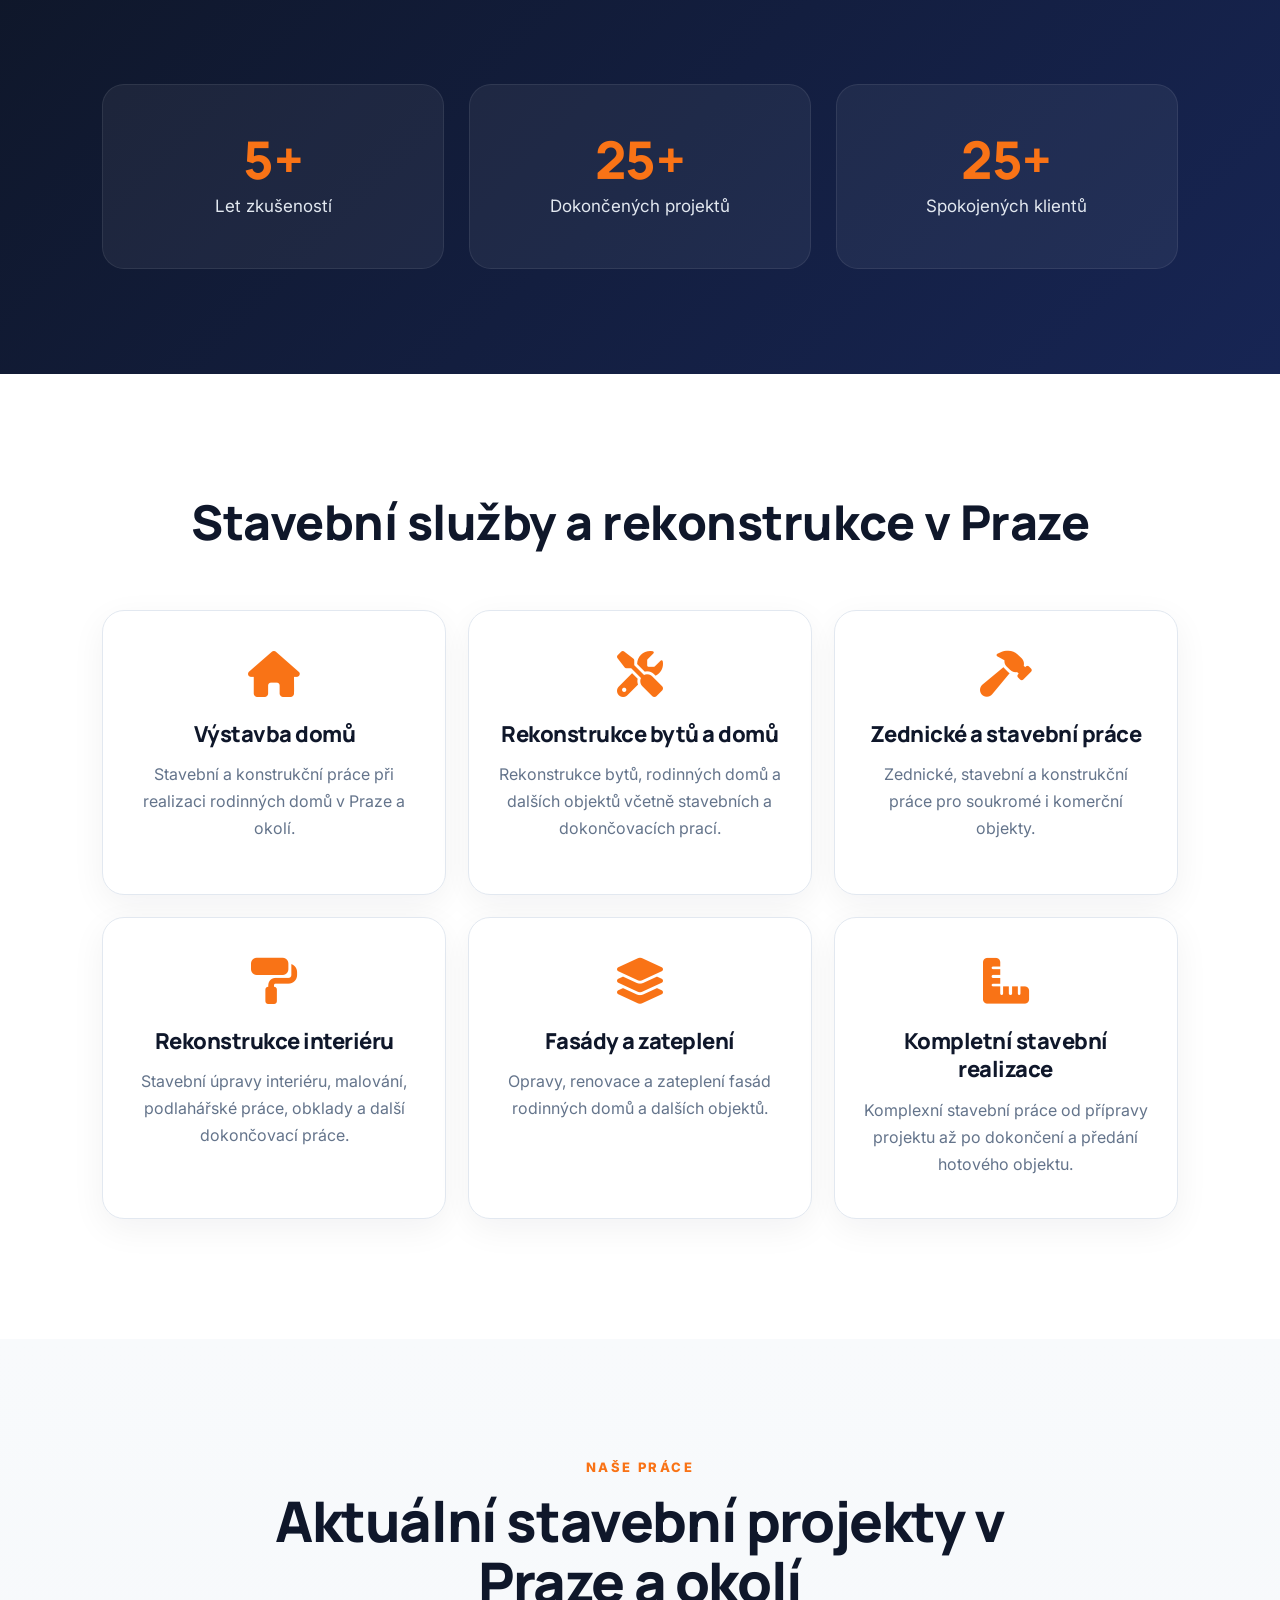
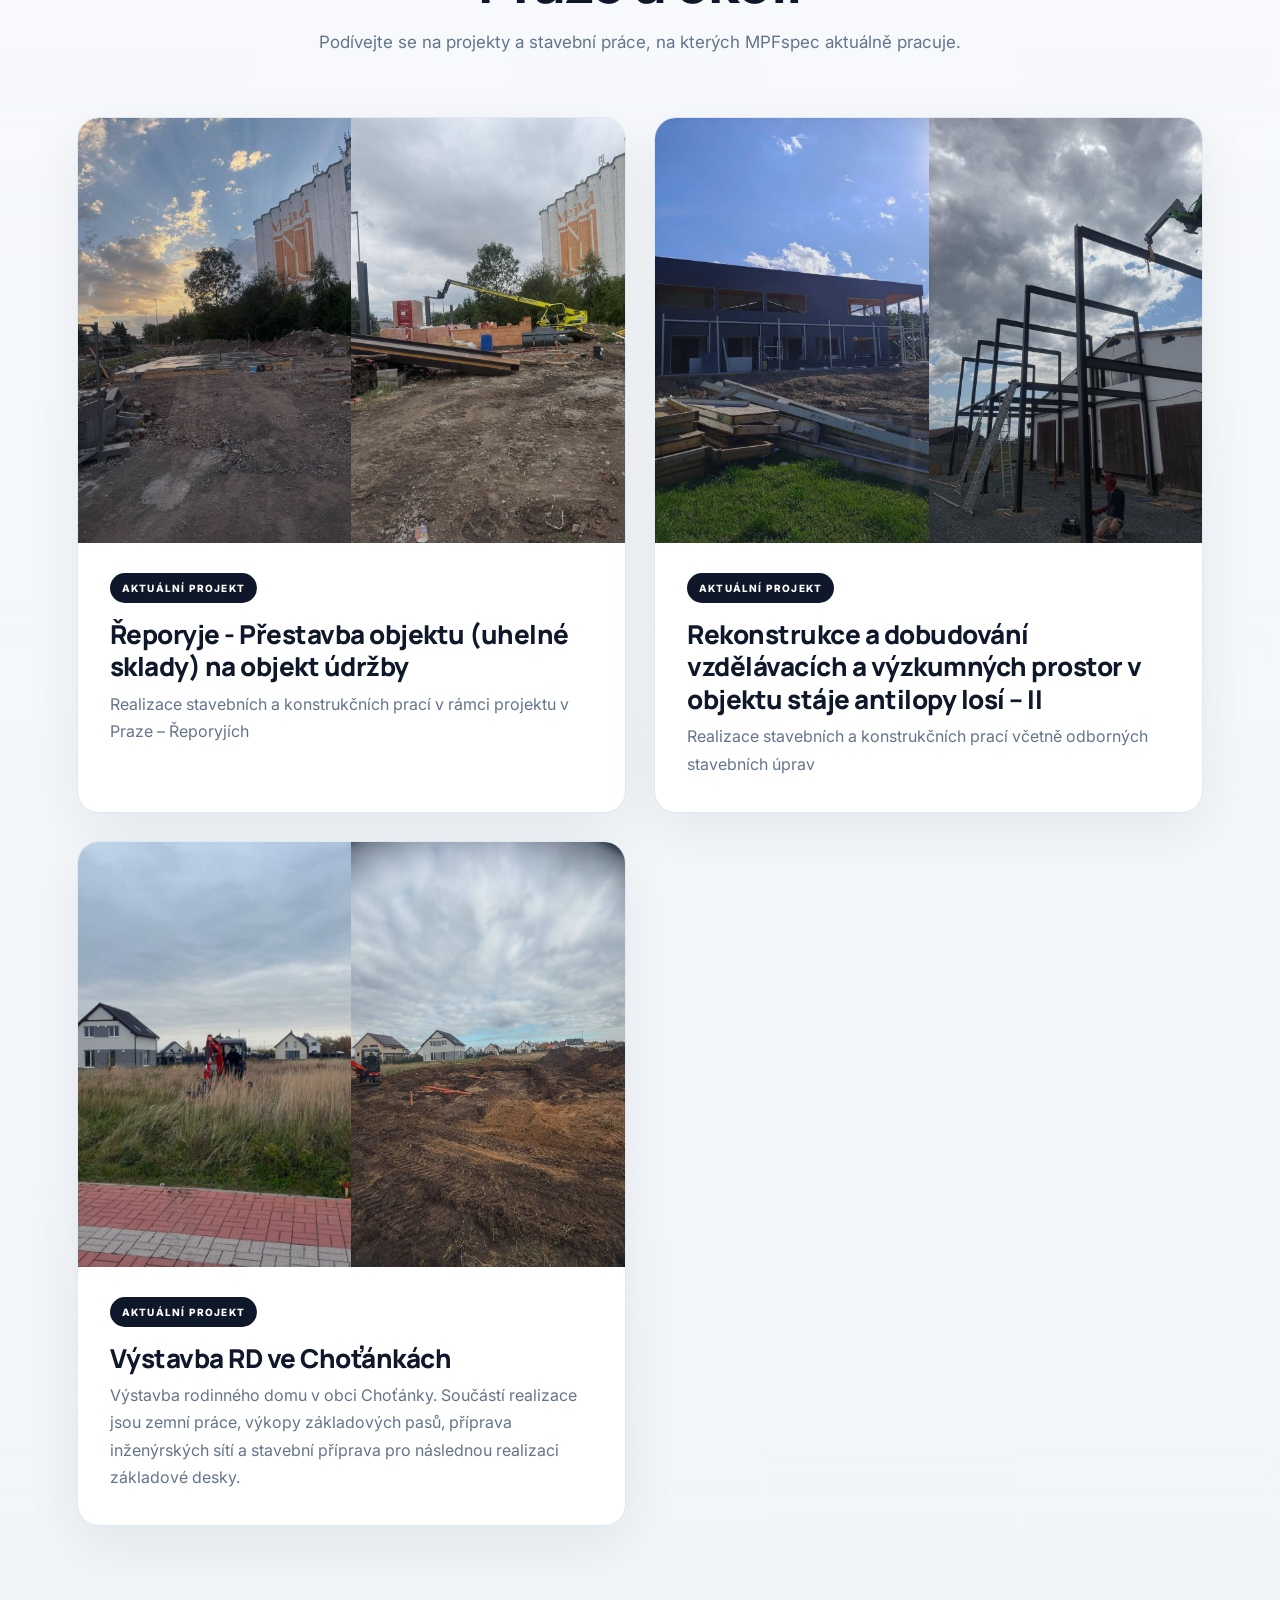
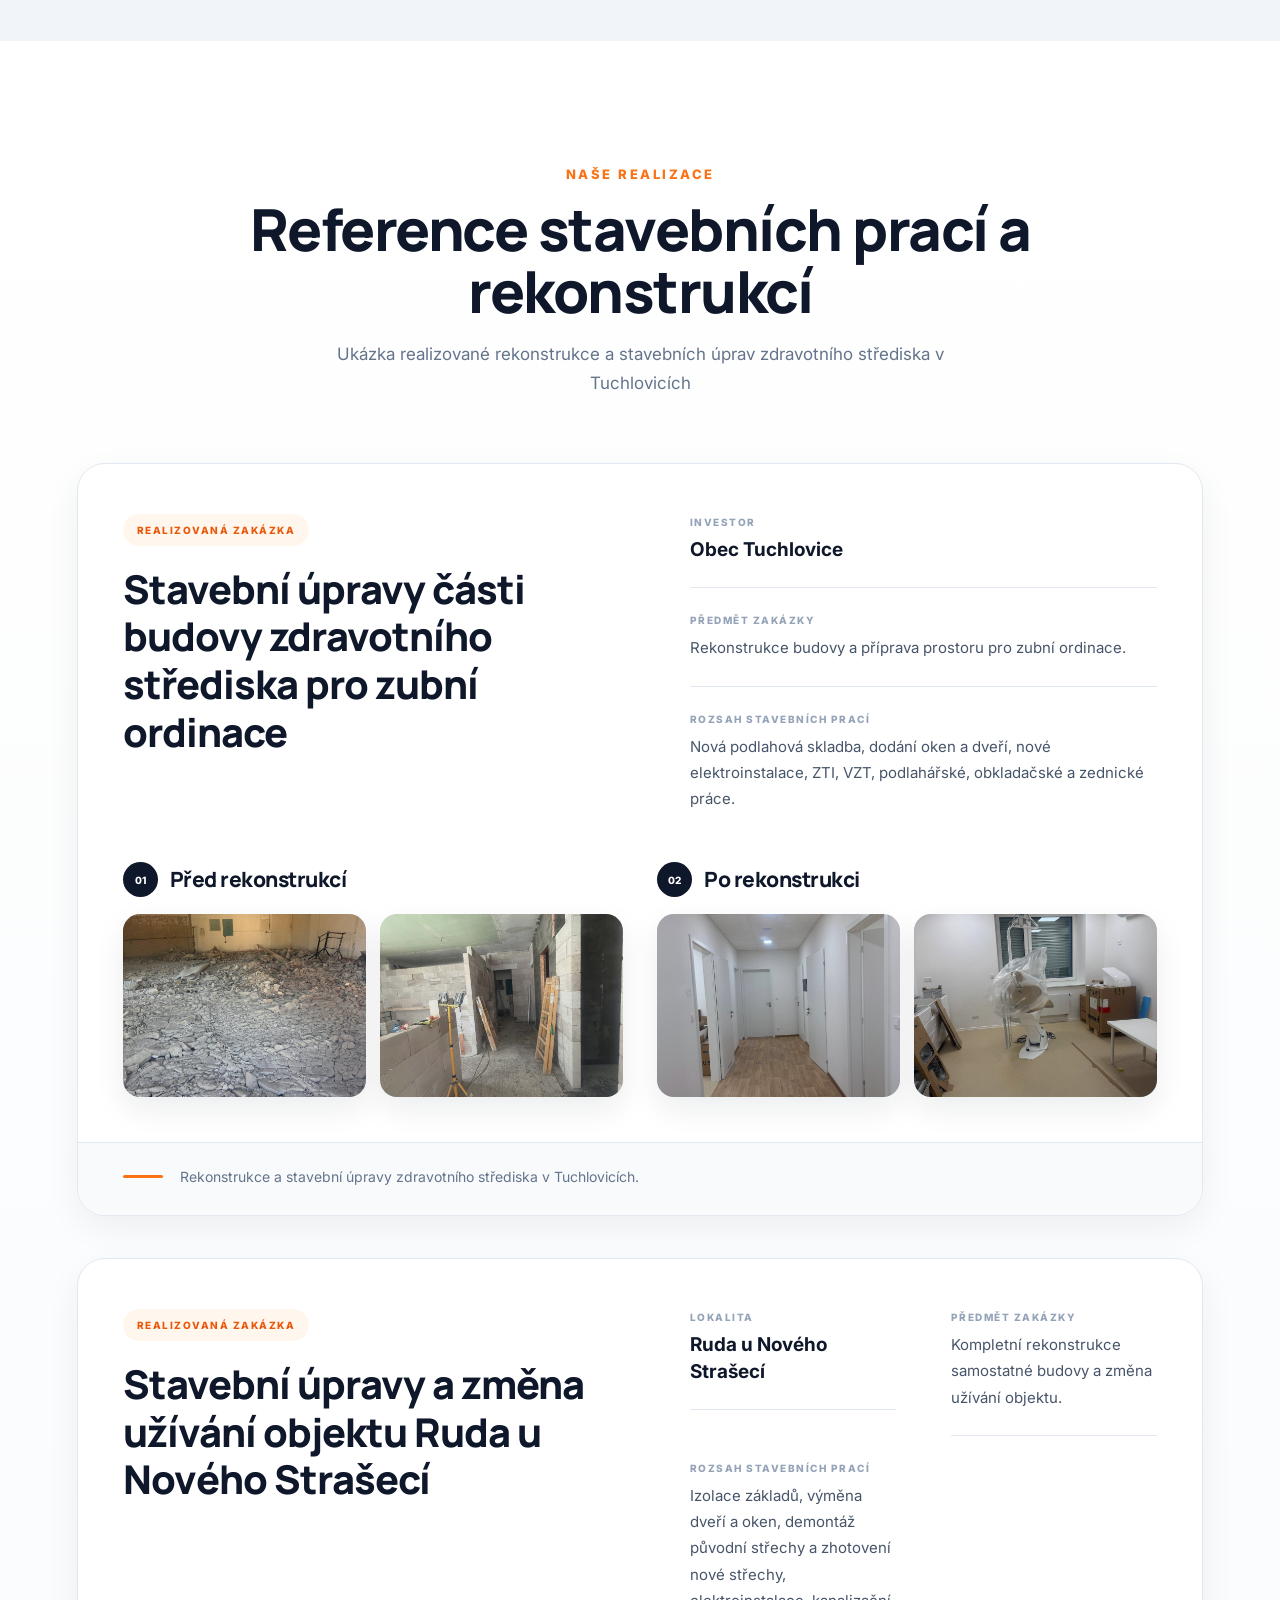
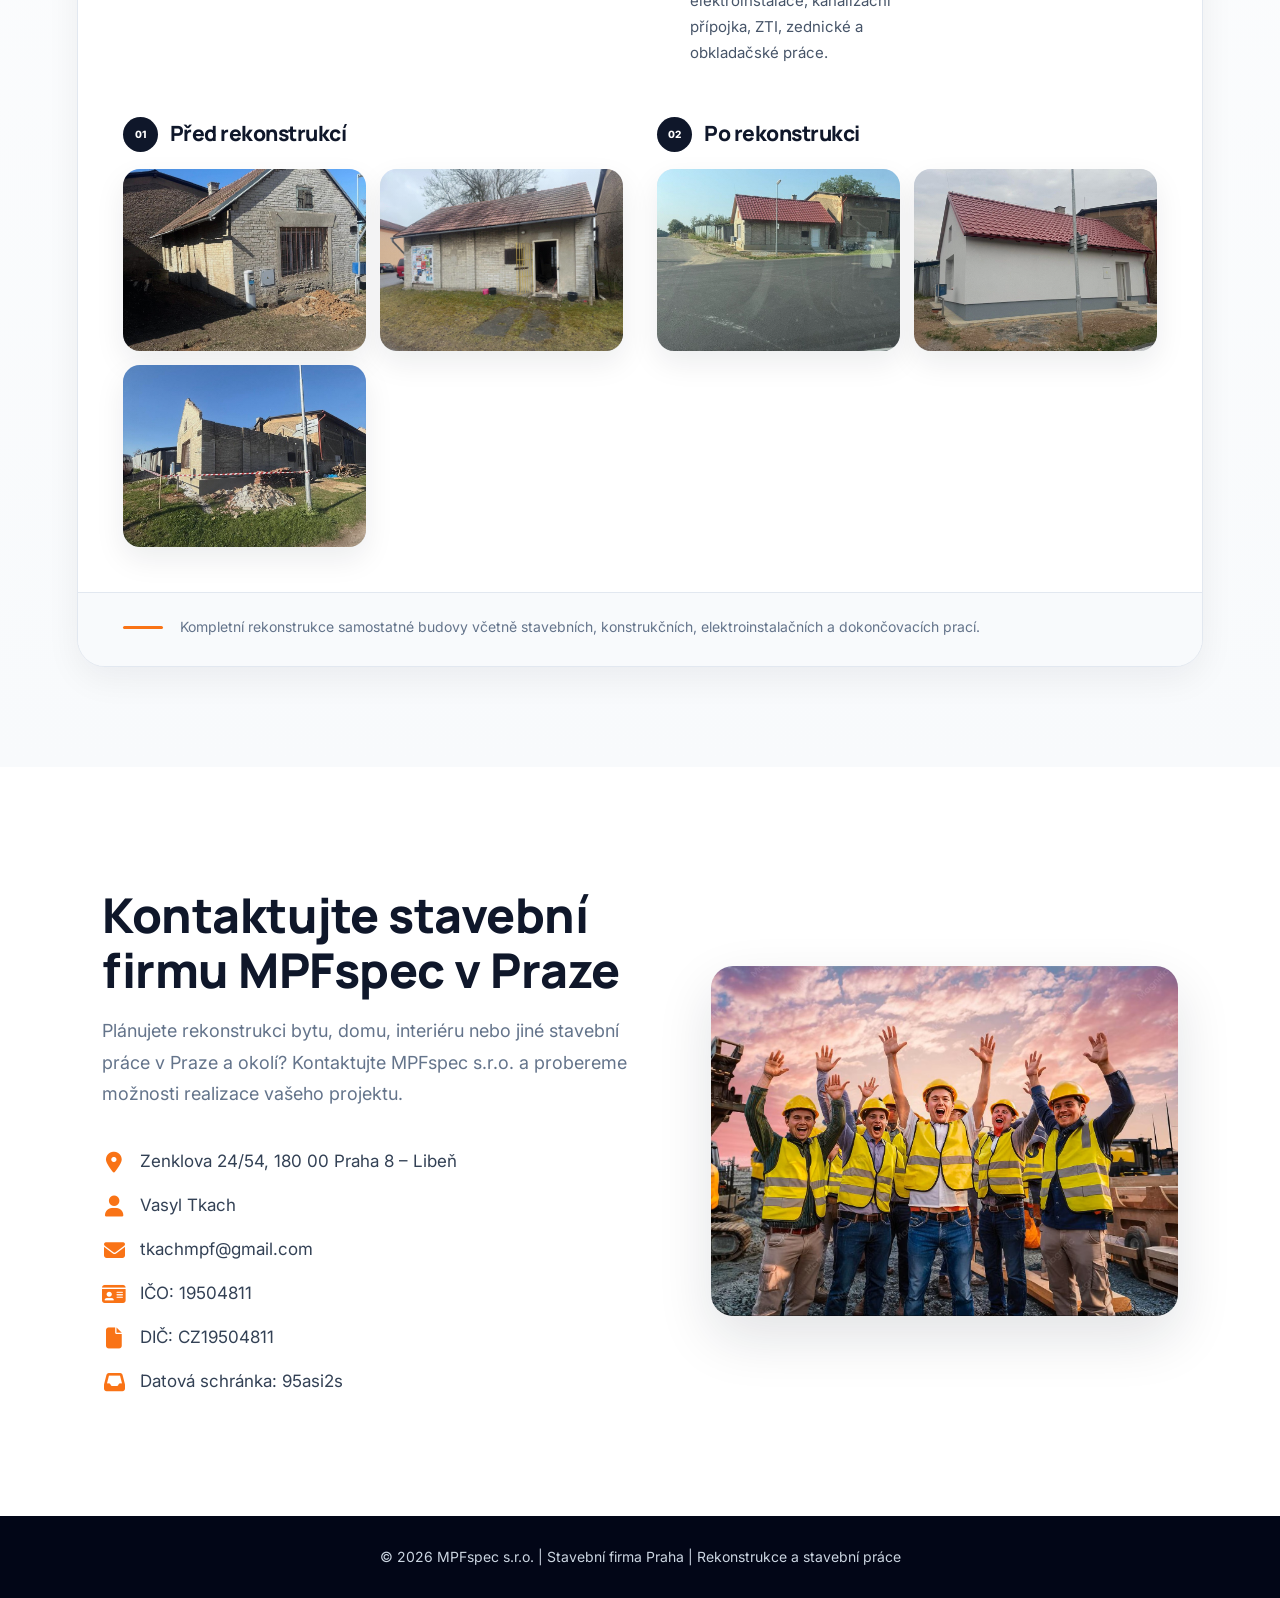
==== commit bcc824c6: "C:/Program Files/Git/" ====
--- a/index.html
+++ b/index.html
@@ -940,6 +940,8 @@
         </p> 
  
     </div> 
+
+</article>
  
     <!-- PROJECT 3 -->
 
